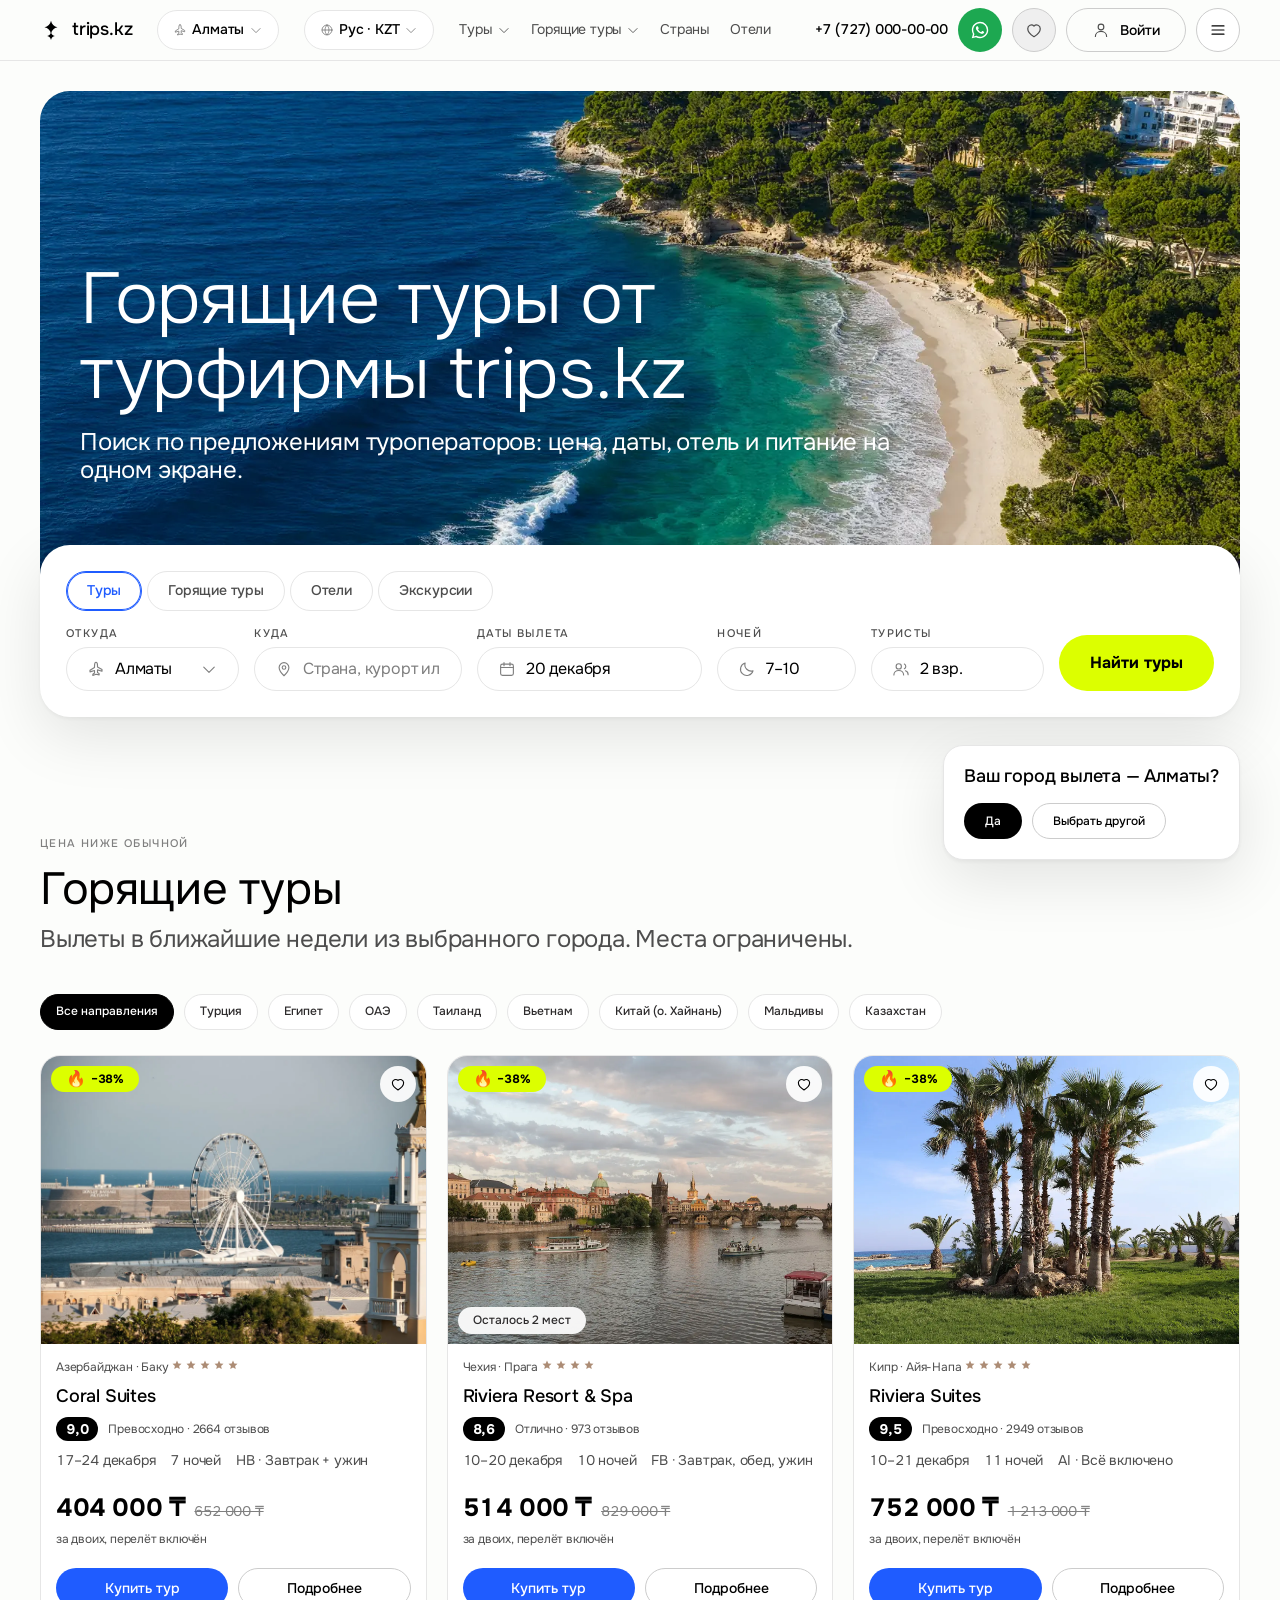
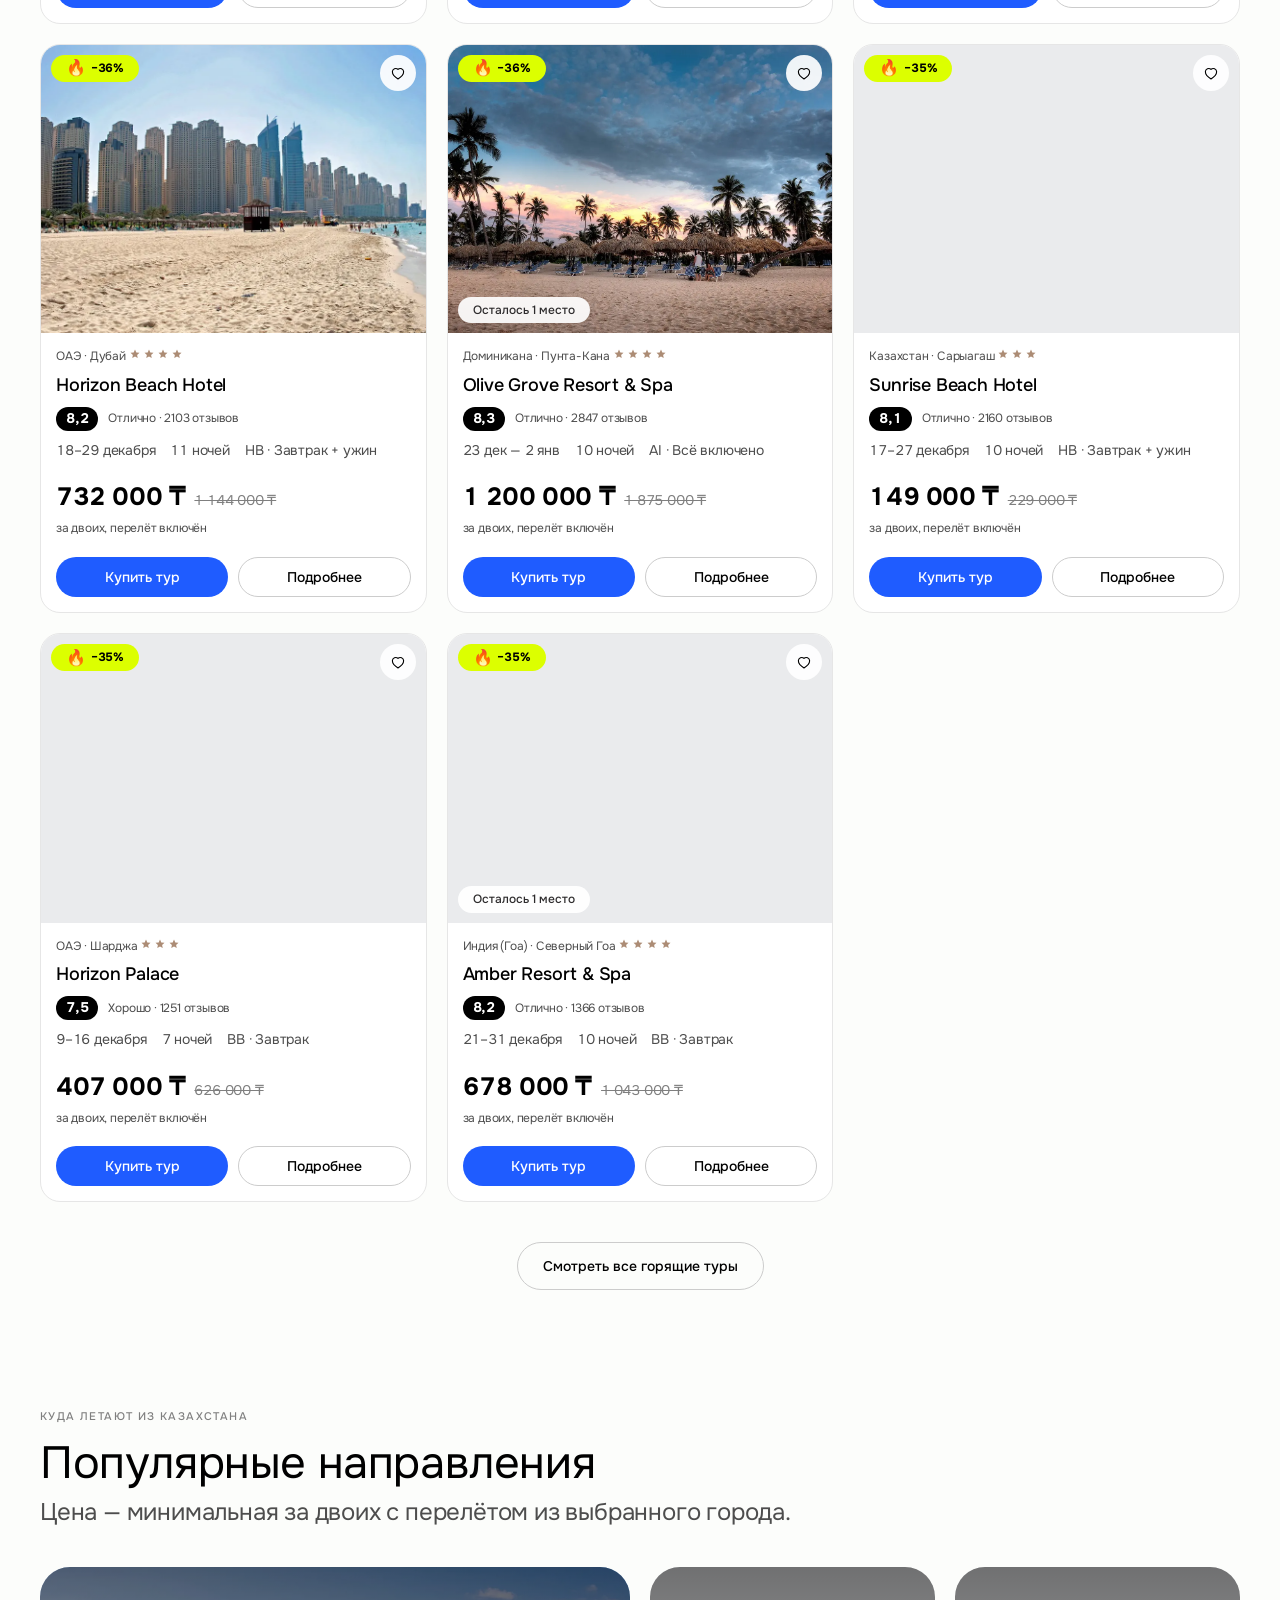
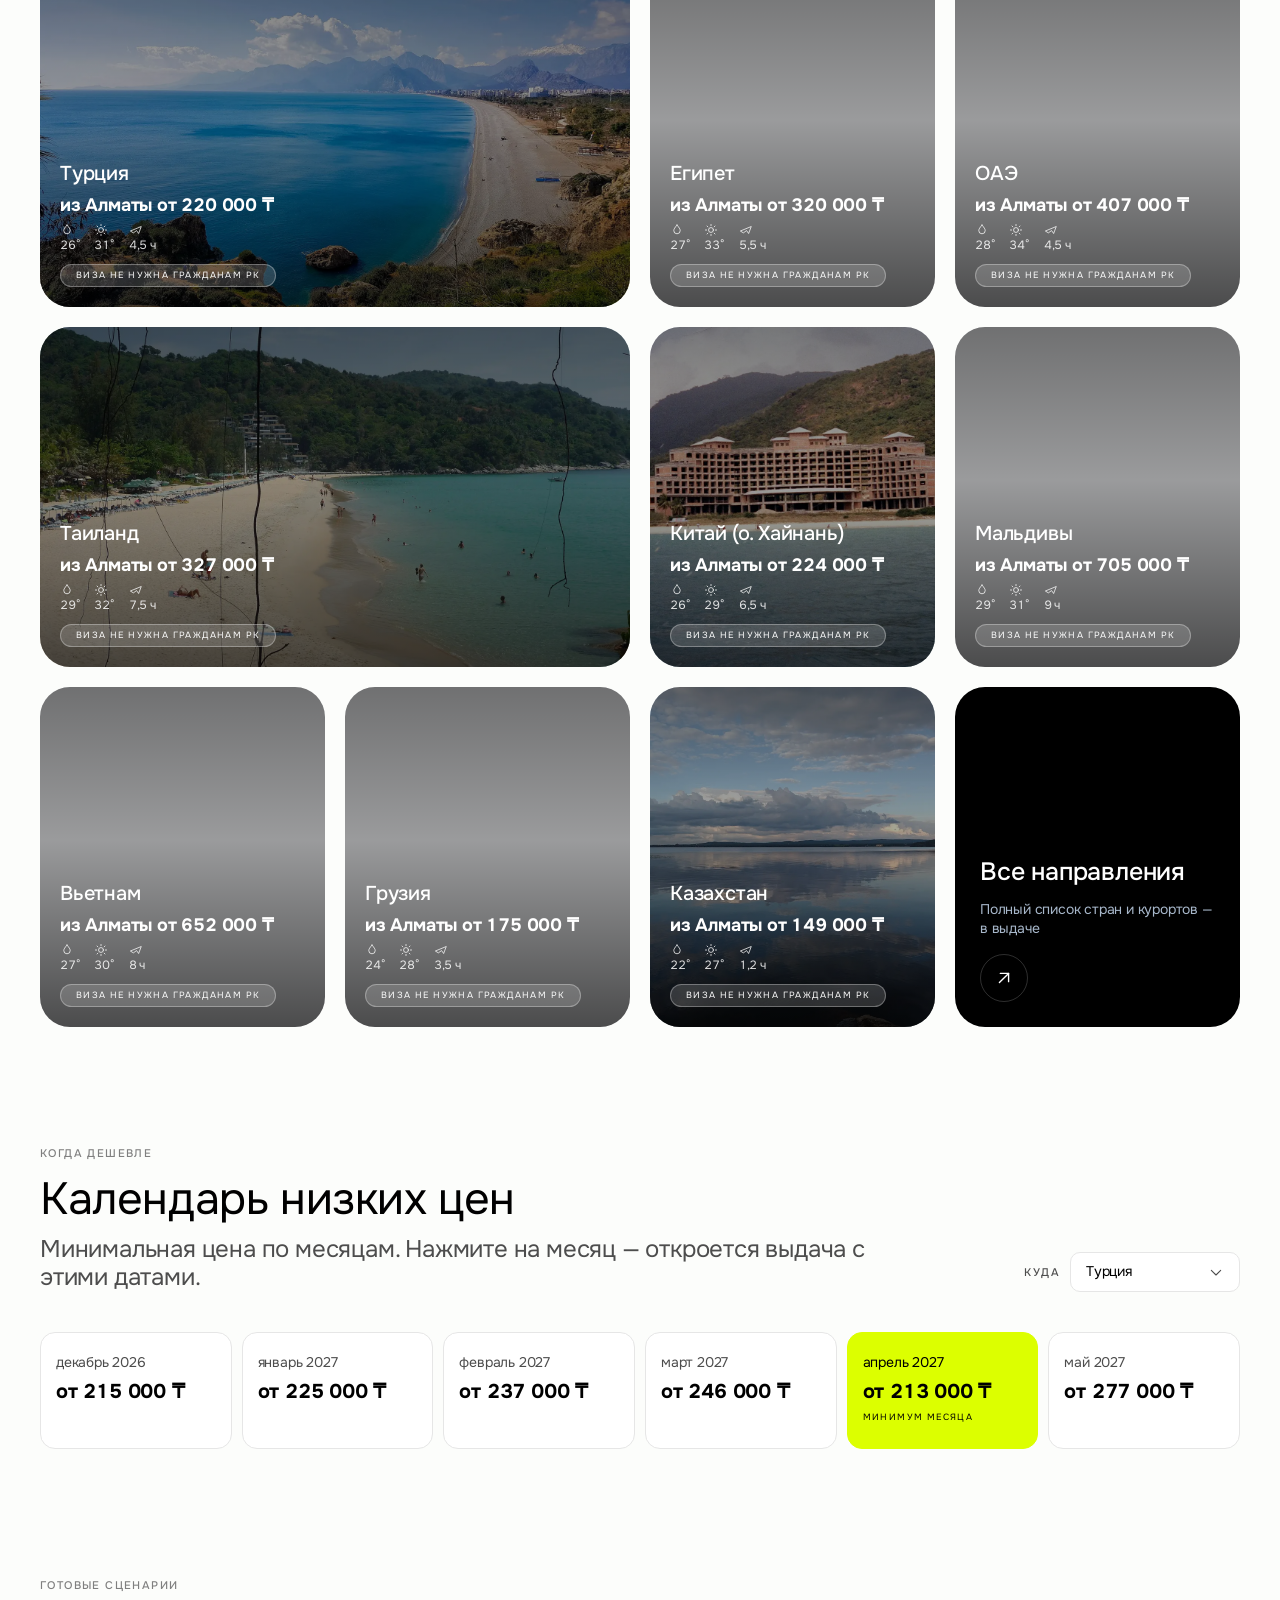
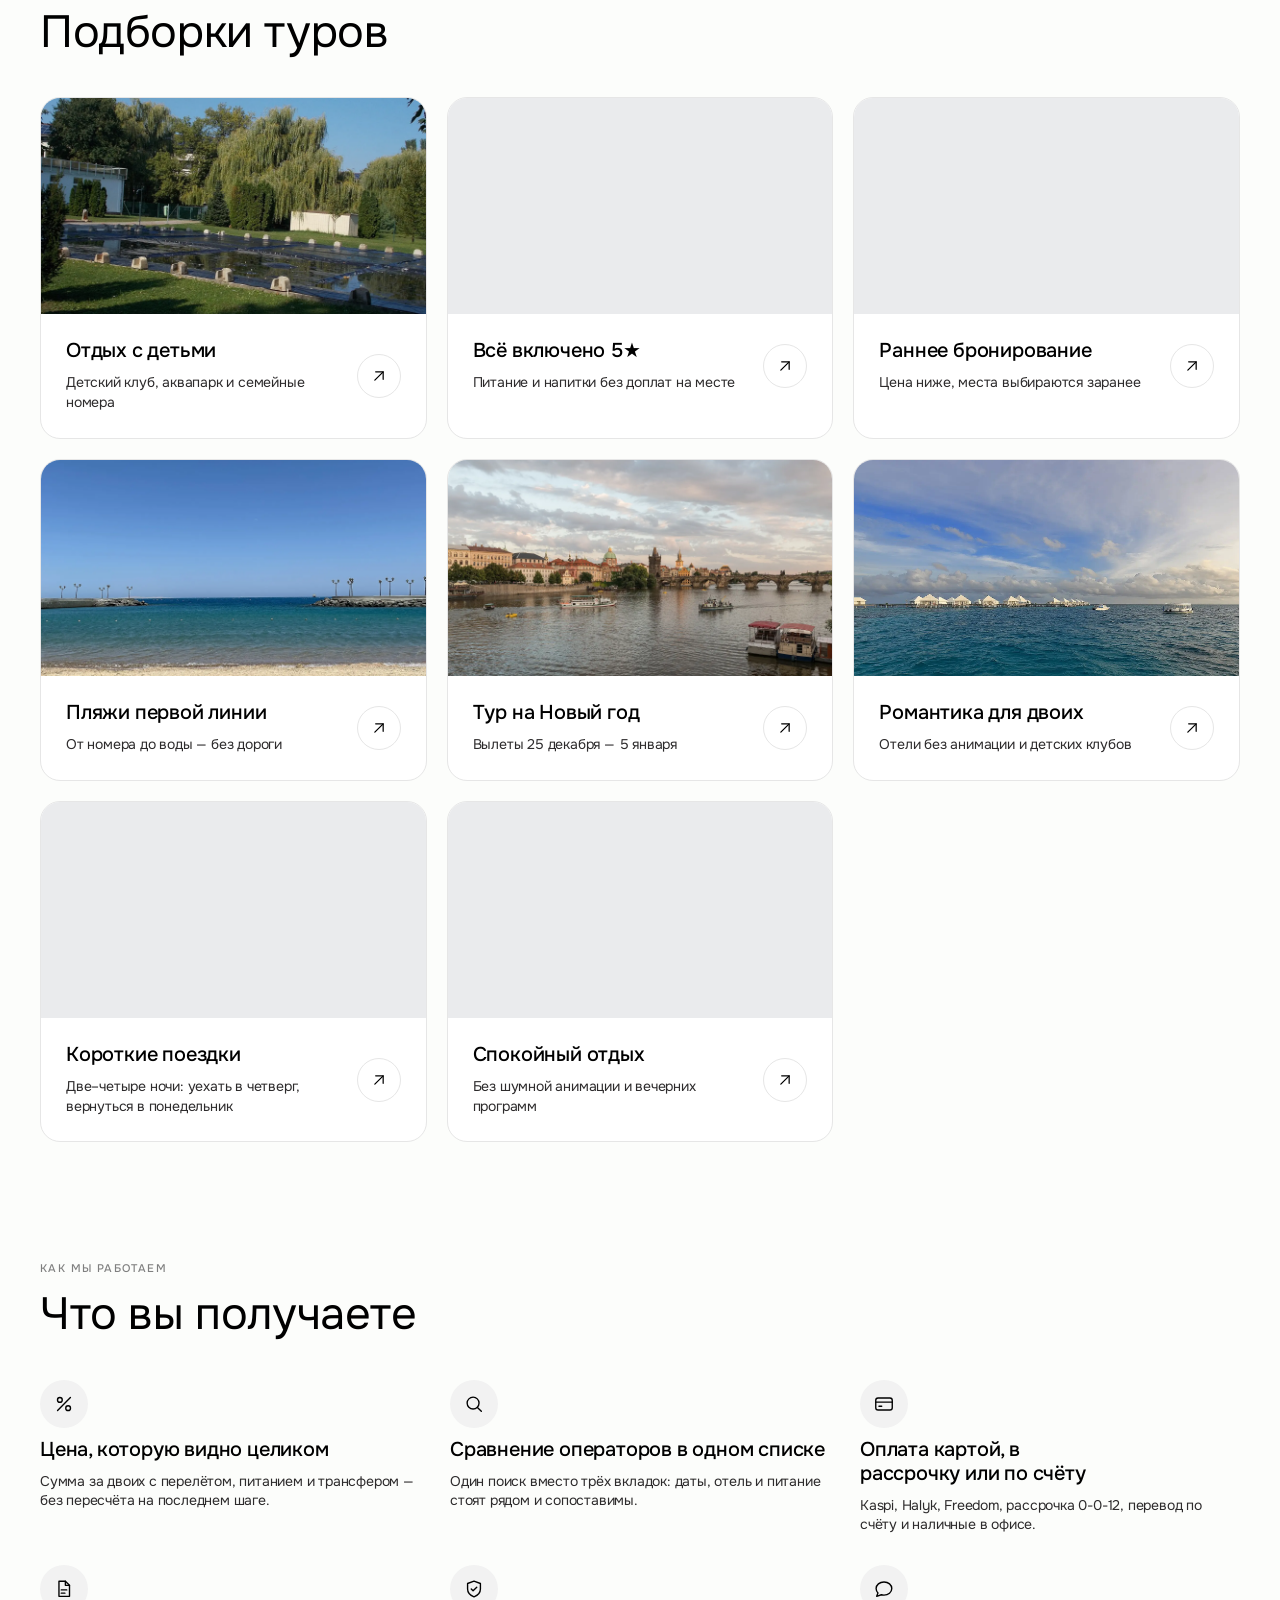
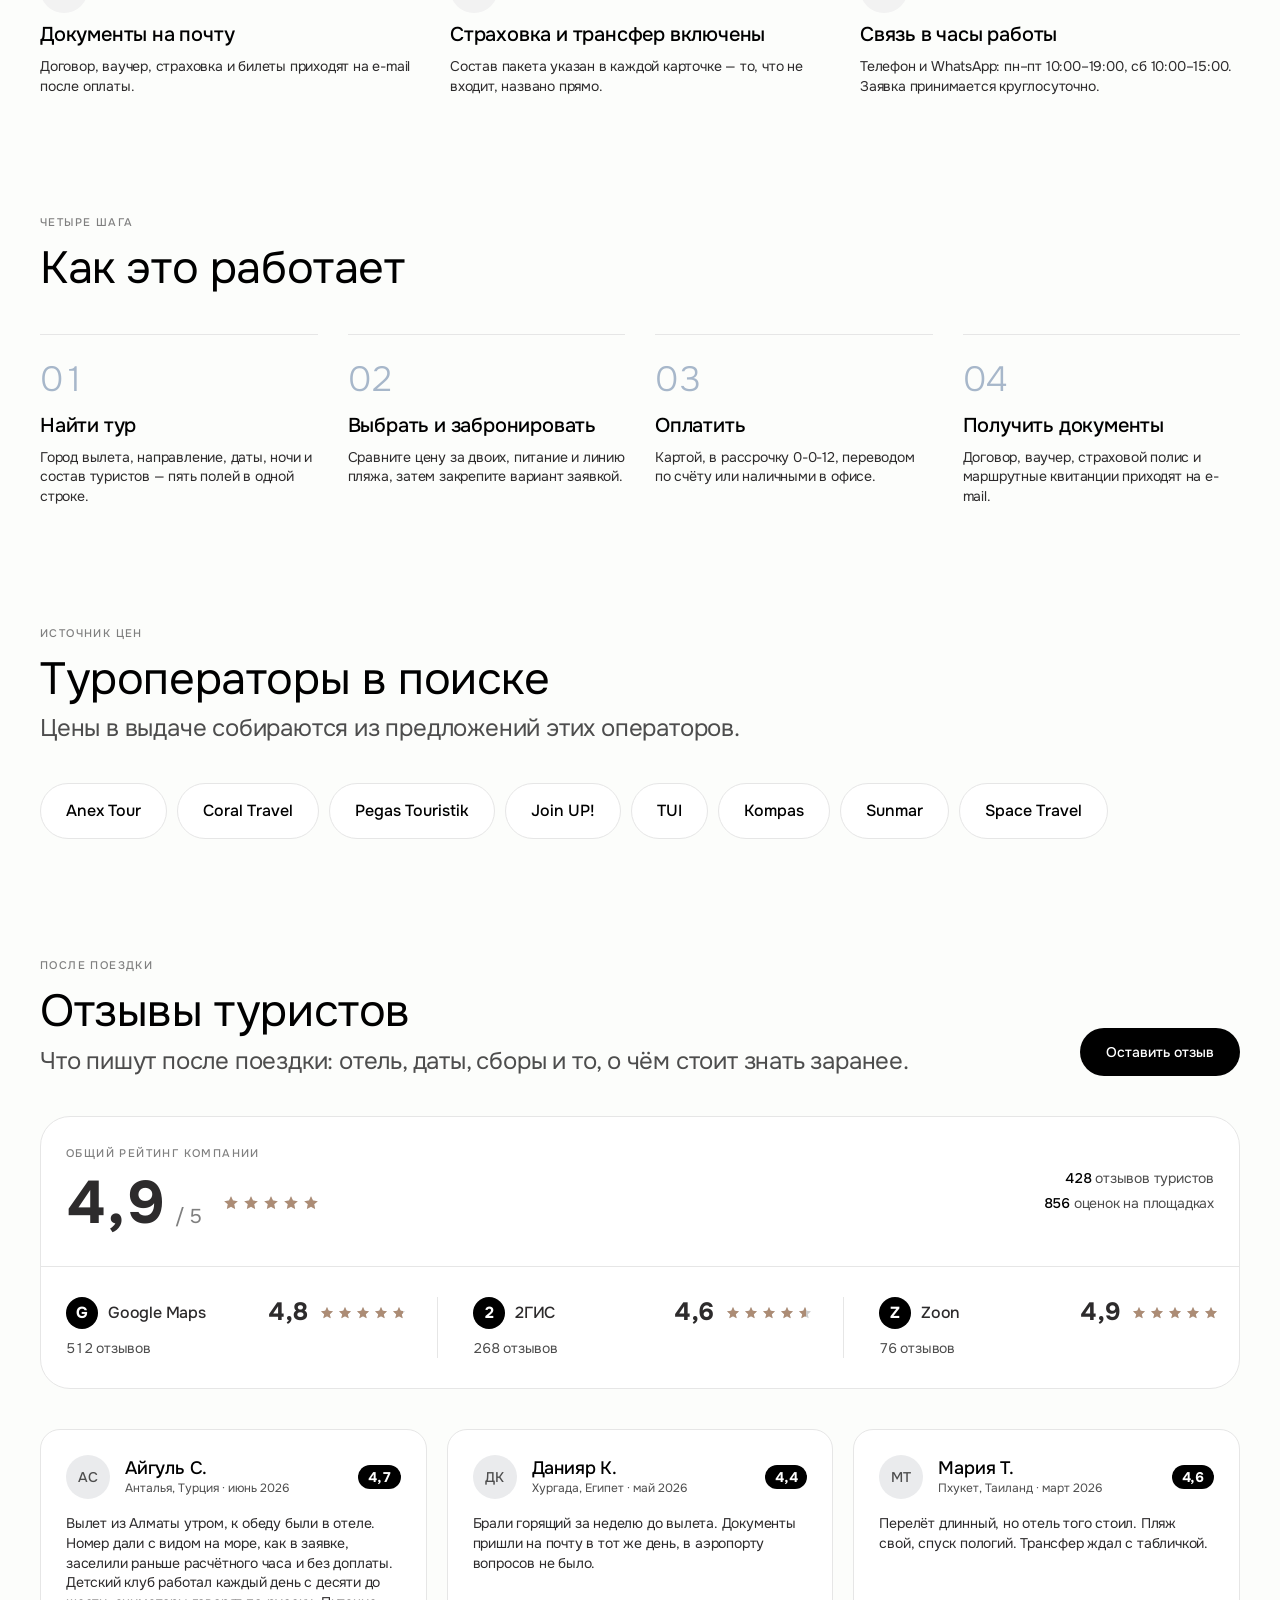
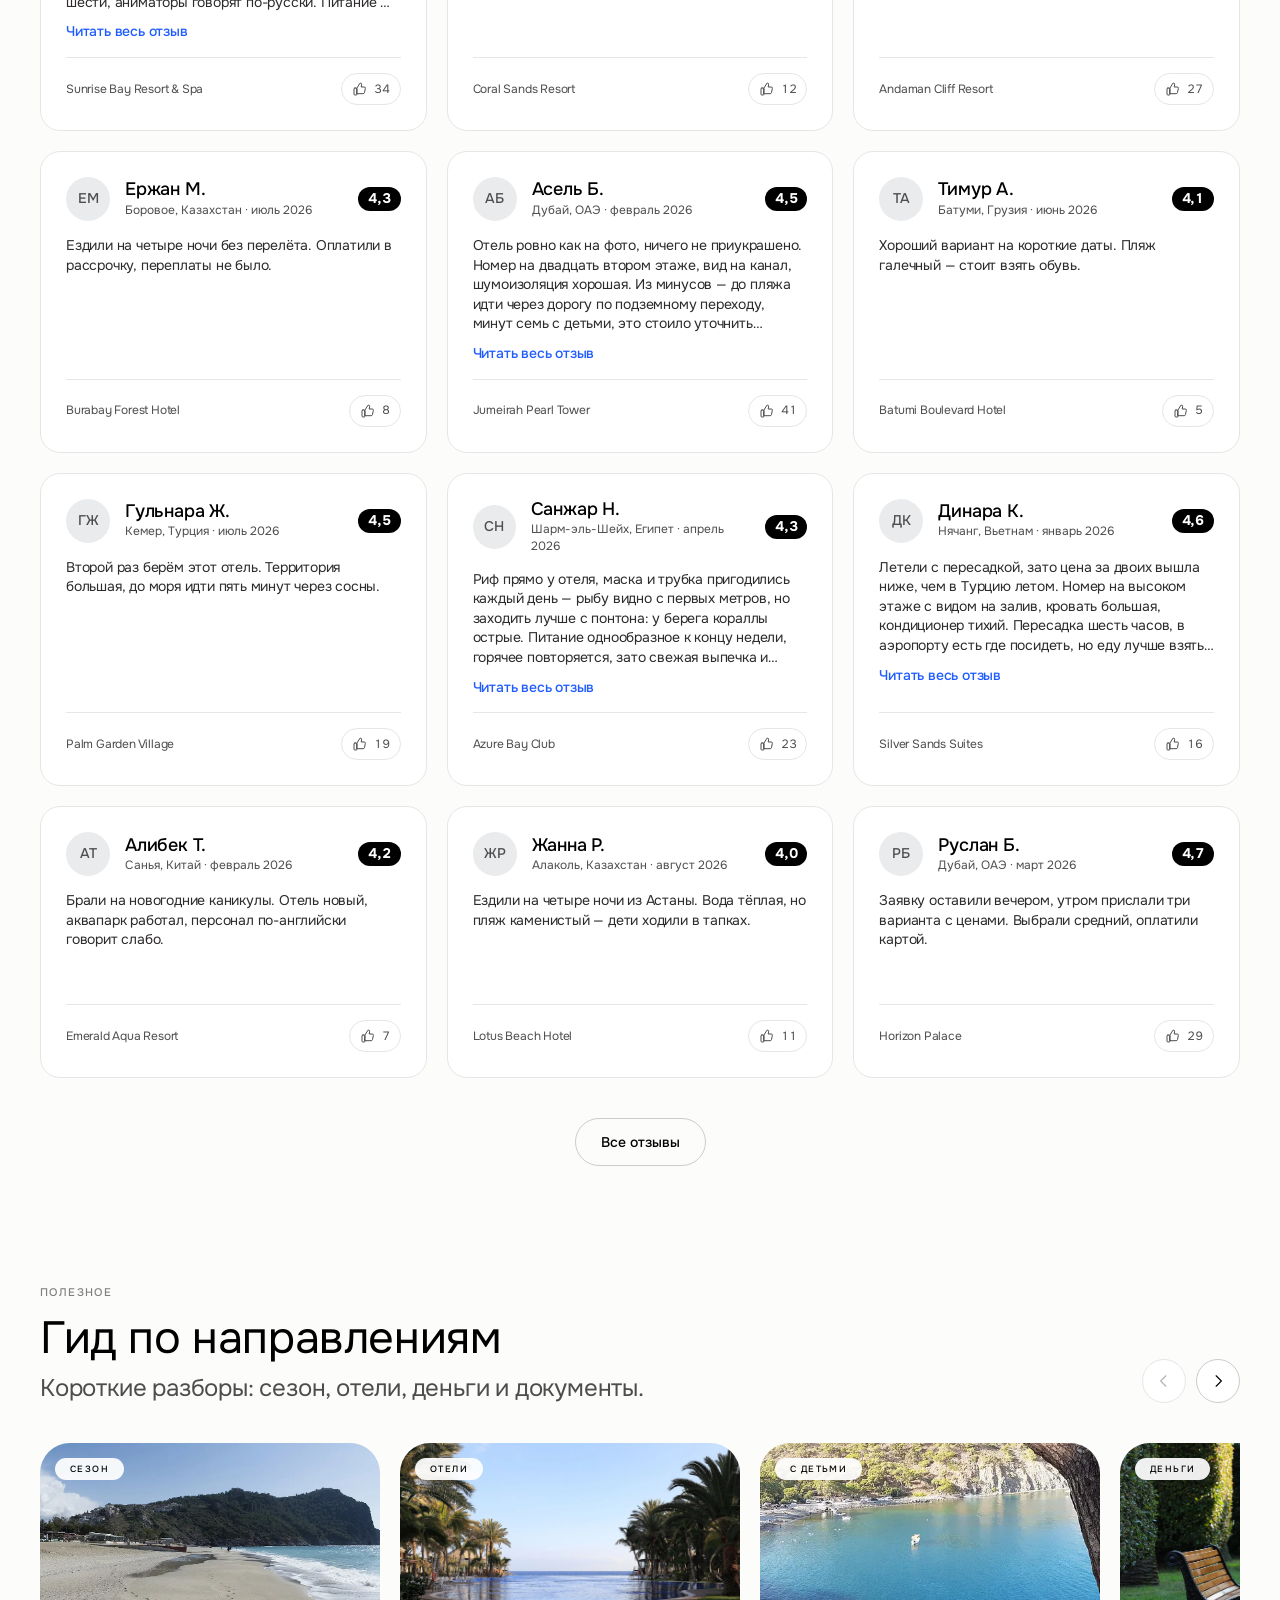
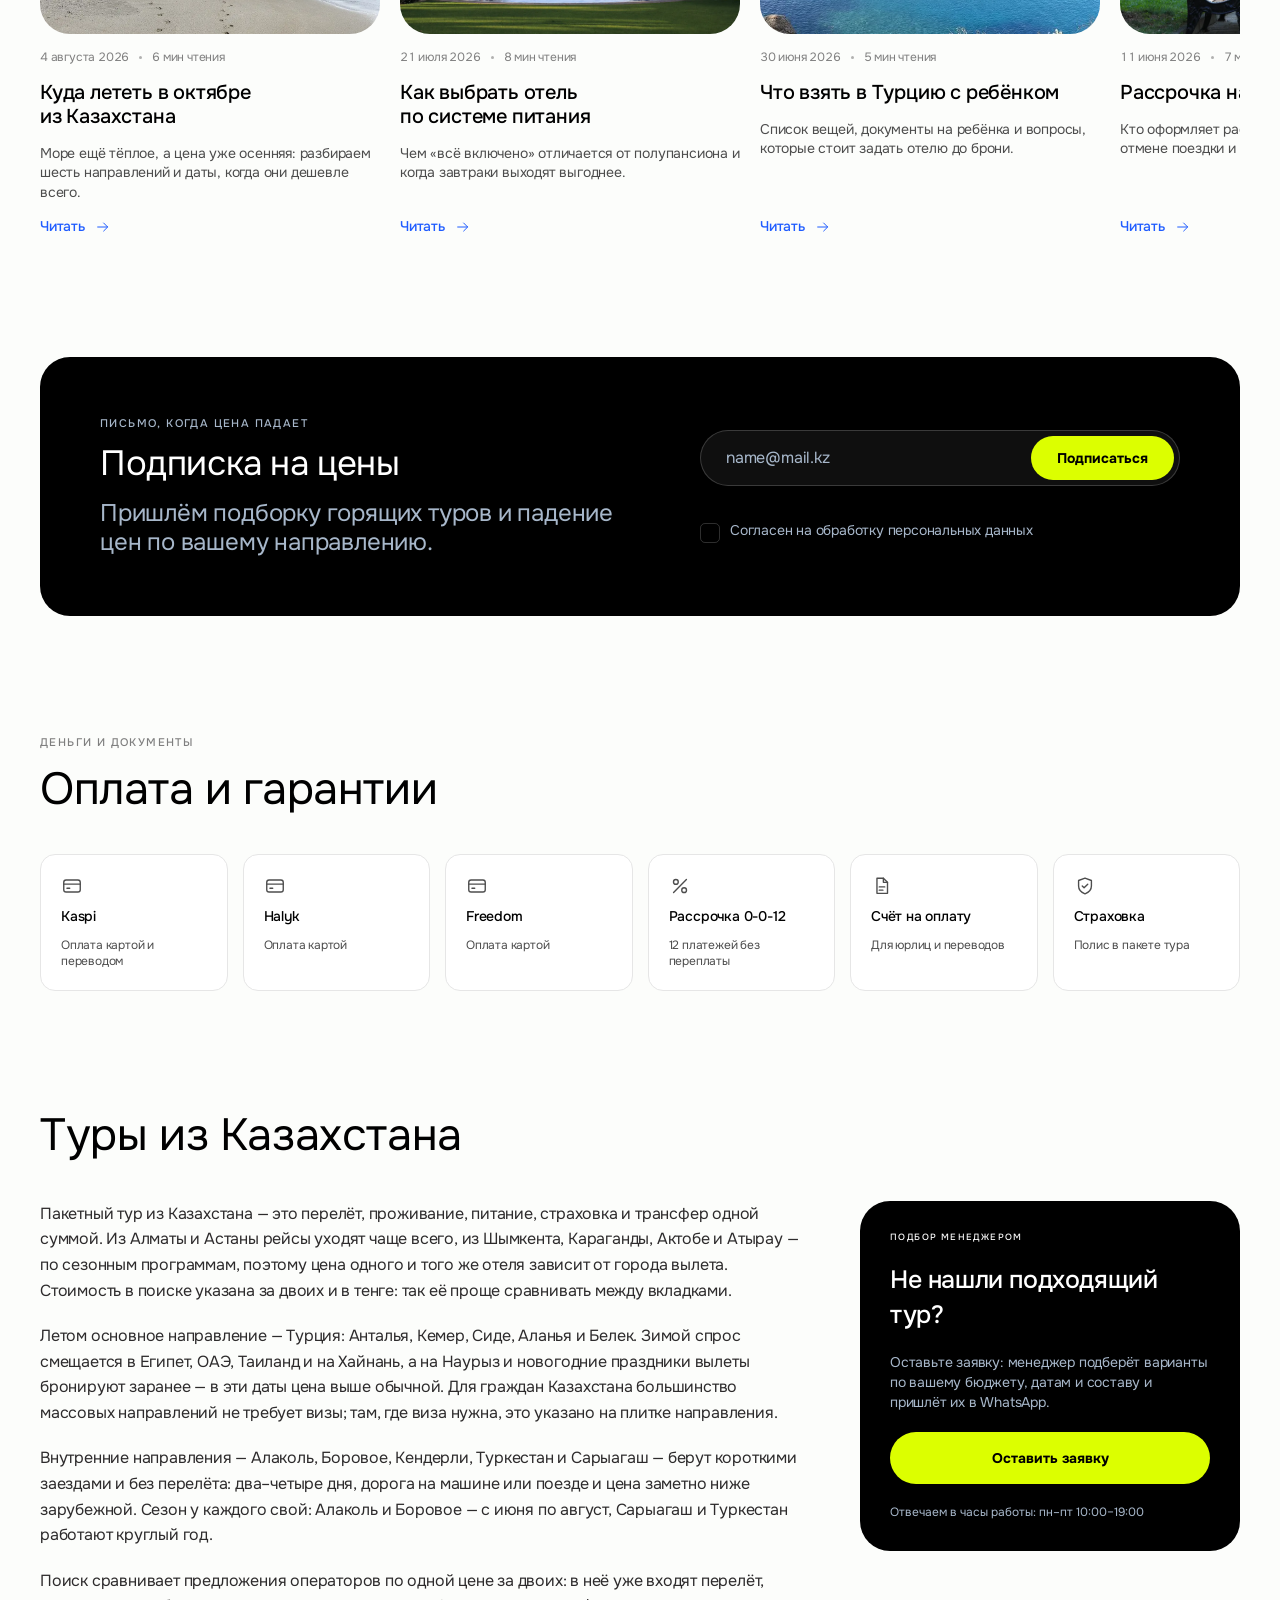
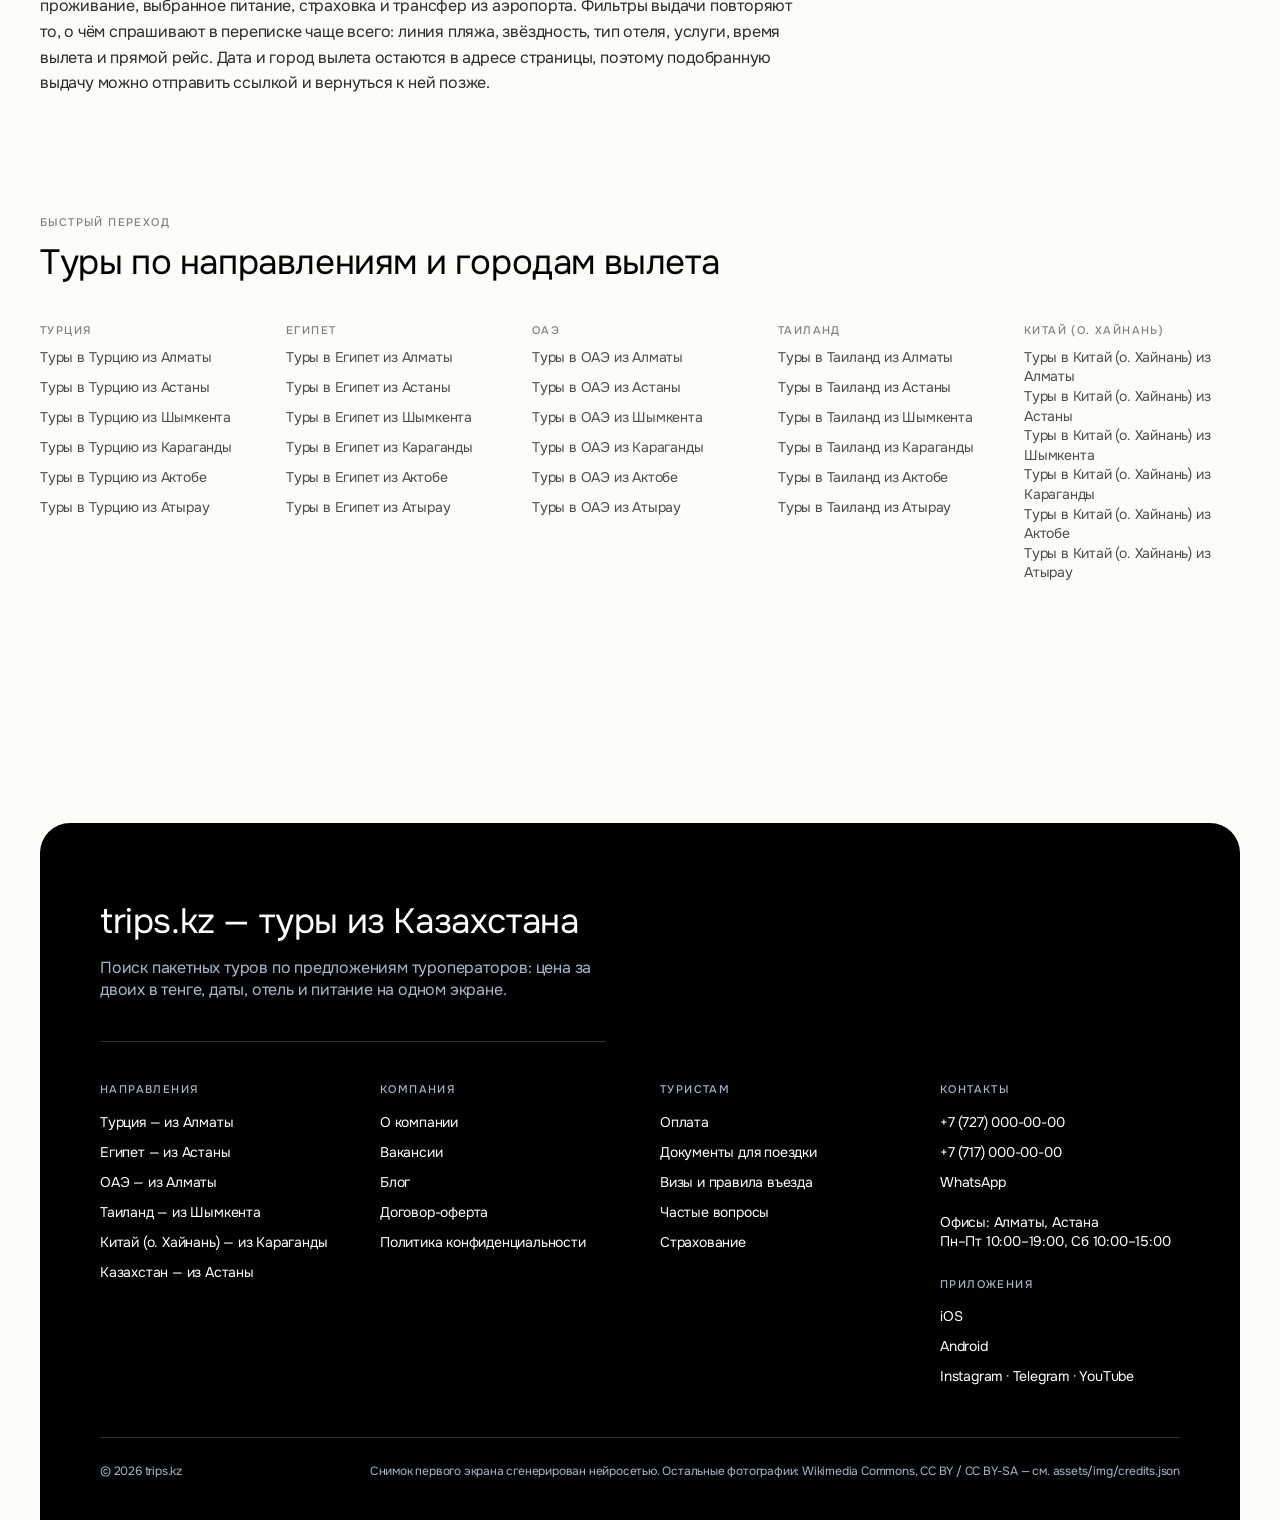
==== index.html @ bfdba228 "Демо trips.kz: главная, выдача, страница отеля" ====
<!doctype html>
<html lang="ru">
<head>
<meta charset="utf-8">
<meta name="viewport" content="width=device-width, initial-scale=1">
<title>trips.kz — пакетные туры за рубеж из городов Казахстана</title>
<meta name="description" content="Поиск пакетных туров из Алматы, Астаны, Шымкента и других городов Казахстана: цена за двоих в тенге, даты, отель, питание.">
<link rel="preconnect" href="https://fonts.googleapis.com">
<link rel="preconnect" href="https://fonts.gstatic.com" crossorigin>
<link href="https://fonts.googleapis.com/css2?family=Onest:wght@300;400;500;700&family=Unbounded:wght@700;800&family=JetBrains+Mono:wght@400&display=swap" rel="stylesheet">
<link rel="stylesheet" href="assets/tokens.css">
<link rel="stylesheet" href="assets/base.css">
<link rel="stylesheet" href="assets/components.css">
<link rel="stylesheet" href="assets/pages.css">
</head>
<body class="has-tabbar">
<script src="assets/sprite.js"></script>

<!--
THESIS: Главная турагентства, где спокойная премиальная поверхность несёт плотную торговую
машинерию поиска: воздух принадлежит странице, плотность — товару.
OWN-WORLD: Тёплый off-white #FCFDFB, Onest 300 на крупном кегле, ритм 5px внутри карточек и
120px между секциями; лайм #DCFF00 значит выгоду, синий #1F5CFF — действие, остальное нейтрально.
STORY: Человек из Казахстана вечером сравнивает три вкладки; здесь он за один экран задаёт
город вылета, направление и даты и уходит в выдачу с понятной ценой в тенге.
FIRST VIEWPORT: Фотография во всю ширину с радиусом 30, заголовок в две строки светлым
начертанием, поисковая панель, лежащая на фотографии, и лаймовая кнопка «Найти туры».
Панель обязана уместиться на первом экране целиком на любой высоте окна: высоту задаёт
не фотография, а остаток от --hero-reserve (pages.css, §3).
FORM: пять полей в строку на 1120+, две колонки на планшете и на телефоне; на телефоне
полный состав с вкладками открывается кнопкой «Поиск» нижней панели.
CHROME: шапка — одна строка (логотип, город, разделы, связь, язык·валюта, вход);
на телефоне избранное и профиль живут в нижней панели, а не в шапке.
FINISH: содержимое — демонстрационный набор (см. docs/plan-glavnaya-i-vydacha.md); в вёрстке
пометок об этом нет намеренно — макет показывают как итоговый дизайн.
-->


<!-- Шапка в одну строку. Служебная полоса над ней убрана: город, связь,
     язык с валютой и вход встали в тот же ряд, что логотип и меню, поэтому
     первый экран начинается на 44px выше. График работы ушёл в меню и подвал —
     он нужен раз за визит и не стоит строки в шапке. -->
<header class="site-header">
  <div class="container site-header__inner">
    <a class="brand" href="index.html">
      <svg aria-hidden="true"><use href="#i-mark"></use></svg>
      trips.kz
    </a>

    <div class="field site-header__city" data-city-picker>
      <button class="city-pick" type="button" aria-haspopup="listbox" aria-expanded="false"
              data-i18n-attr="aria-label:top.cityChange" aria-label="Сменить город вылета">
        <svg class="city-pick__plane" aria-hidden="true"><use href="#i-plane-up"></use></svg>
        <span data-city-label>Алматы</span>
        <svg aria-hidden="true"><use href="#i-chev-d"></use></svg>
      </button>
      <div class="pop" role="listbox" aria-label="Город вылета" data-city-list></div>
    </div>

    <!-- Язык и валюта стоят рядом с городом: это три настройки одного рода —
         «откуда я и на каком языке смотрю», и держать их в разных концах
         строки незачем. -->
    <div class="field prefs site-header__wide" data-prefs>
      <button class="city-pick" type="button" aria-haspopup="true" aria-expanded="false"
              data-i18n-attr="aria-label:top.prefs" aria-label="Язык и валюта">
        <svg aria-hidden="true"><use href="#i-globe"></use></svg>
        <span data-prefs-label>Рус · KZT</span>
        <svg aria-hidden="true"><use href="#i-chev-d"></use></svg>
      </button>
      <div class="pop prefs__pop">
        <div class="pop__group">
          <div class="pop__title" data-i18n="top.language">Язык</div>
          <span class="lang lang--block" role="group" aria-label="Язык">
            <button type="button" data-lang="ru" aria-pressed="true">Рус</button>
            <button type="button" data-lang="kk" aria-pressed="false">Қаз</button>
            <button type="button" data-lang="en" aria-pressed="false">Eng</button>
          </span>
        </div>
        <div class="pop__group">
          <div class="pop__title" data-i18n="top.currency">Валюта</div>
          <span class="seg seg--block" role="group" aria-label="Валюта">
            <button type="button" data-cur="KZT" aria-pressed="true">KZT</button>
            <button type="button" data-cur="USD" aria-pressed="false">USD</button>
            <button type="button" data-cur="EUR" aria-pressed="false">EUR</button>
          </span>
        </div>
      </div>
    </div>

    <nav class="nav" aria-label="Основное меню">
      <div class="nav__item">
        <button class="nav__link" type="button">
          <span data-i18n="nav.tours">Туры</span>
          <svg aria-hidden="true"><use href="#i-chev-d"></use></svg>
        </button>
        <div class="nav__panel">
          <div class="nav__col"><h3 data-i18n="nav.fromCity">По городу вылета</h3><div data-nav-cities></div></div>
          <div class="nav__col"><h3 data-i18n="nav.byCountry">По странам</h3><div data-nav-countries></div></div>
        </div>
      </div>
      <div class="nav__item">
        <button class="nav__link" type="button">
          <span data-i18n="nav.hot">Горящие туры</span>
          <svg aria-hidden="true"><use href="#i-chev-d"></use></svg>
        </button>
        <div class="nav__panel">
          <div class="nav__col"><h3 data-i18n="nav.fromCity">По городу вылета</h3><div data-nav-cities></div></div>
          <div class="nav__col"><h3 data-i18n="nav.byCountry">По странам</h3><div data-nav-countries></div></div>
        </div>
      </div>
      <div class="nav__item"><a class="nav__link" href="search.html" data-i18n="nav.countries">Страны</a></div>
      <div class="nav__item"><a class="nav__link" href="search.html?view=grid" data-i18n="nav.hotels">Отели</a></div>
      <!-- Разделы ниже уступают место, когда строка перестаёт вмещать всё:
           полный состав сайта всегда открыт бургером. Экскурсий в строке нет:
           отдельного раздела под них пока не существует, и в шапке пункт вёл
           на заглушку — в меню он остался вместе с остальной картой сайта. -->
      <div class="nav__item nav__item--wide"><a class="nav__link" href="#pay" data-i18n="nav.payment">Оплата</a></div>
      <div class="nav__item nav__item--xwide"><a class="nav__link" href="#" data-demo data-i18n="nav.about">О компании</a></div>
      <div class="nav__item nav__item--xwide"><a class="nav__link" href="#blog" data-i18n="nav.blog">Блог</a></div>
      <div class="nav__item nav__item--xwide"><a class="nav__link" href="#contacts" data-i18n="nav.contacts">Контакты</a></div>
    </nav>

    <div class="site-header__side">
      <a class="topbar__link topbar__phone site-header__phone" href="tel:+77270000000">+7 (727) 000-00-00</a>
      <!-- На телефоне номер сжат до трубки: строкой он не оставлял места городу -->
      <a class="btn-icon site-header__call" href="tel:+77270000000"
         data-i18n-attr="aria-label:top.call;title:top.call" aria-label="Позвонить" title="Позвонить">
        <svg aria-hidden="true"><use href="#i-phone"></use></svg>
      </a>
      <!-- WhatsApp — знаком, а не словом: зелёный кружок читается быстрее строки.
           Стоит на всех ширинах: на телефоне это второй способ связи рядом
           с трубкой, и именно им пишут вечером, когда офис закрыт. -->
      <a class="topbar__wa" href="#" data-demo aria-label="WhatsApp" title="WhatsApp"
         data-i18n-attr="aria-label:top.whatsapp;title:top.whatsapp">
        <svg aria-hidden="true"><use href="#i-whatsapp"></use></svg>
      </a>
      <button class="topbar__icon site-header__wide" type="button" data-favorites-open
              data-i18n-attr="aria-label:top.favorites;title:top.favorites"
              aria-label="Избранное" title="Избранное">
        <svg aria-hidden="true"><use href="#i-heart"></use></svg>
        <span class="topbar__count" data-fav-count></span>
      </button>
      <!-- Лупы в шапке нет: форма поиска стоит первым экраном, а на
           прокрученной странице к ней возвращает «Поиск» нижней панели.
           «Войти» — контурная, а не чёрная: единственная сплошная кнопка
           страницы должна оставаться лаймовой «Найти туры». -->
      <button class="btn btn--ghost site-header__login" type="button" data-profile-open>
        <svg aria-hidden="true"><use href="#i-user"></use></svg>
        <span data-i18n="top.login">Войти</span>
      </button>
      <button class="btn-icon burger" type="button" data-burger aria-label="Меню">
        <svg aria-hidden="true"><use href="#i-list"></use></svg>
      </button>
    </div>
  </div>
</header>

<!-- Меню открывается под шапкой, а не поверх неё: логотип, город, связь и сам
     бургер (он становится крестиком) остаются на месте, поэтому своей строки
     с логотипом и закрытием у меню больше нет. -->
<div class="menu-sheet" data-open="false">
  <!-- Кнопок «Найти туры», «Войти» и «Избранное» наверху меню больше нет:
       все три стоят в нижней панели, откуда до них достаёт большой палец,
       и в меню они только оттягивали первый экран списка вниз. Меню теперь
       открывается тем, ради чего его и открывают, — картой сайта. -->
  <div class="container menu-sheet__list">
    <div class="menu-sheet__grid">
      <div class="menu-sheet__col">
        <h3 data-i18n="menu.search">Поиск туров</h3>
        <a href="search.html" data-i18n="menu.allTours">Все туры</a>
        <a href="search.html?hot=1" data-i18n="nav.hot">Горящие туры</a>
        <a href="search.html?view=grid" data-i18n="nav.hotels">Отели</a>
        <a href="#" data-demo data-i18n="nav.excursions">Экскурсии</a>
        <a href="#collections" data-i18n="menu.collections">Подборки туров</a>
        <a href="#calendar" data-i18n="menu.calendar">Календарь низких цен</a>
      </div>
      <div class="menu-sheet__col">
        <h3 data-i18n="nav.fromCity">По городу вылета</h3>
        <div class="menu-sheet__sub" data-nav-cities></div>
      </div>
      <div class="menu-sheet__col">
        <h3 data-i18n="nav.byCountry">По странам</h3>
        <div class="menu-sheet__sub" data-nav-countries></div>
      </div>
      <div class="menu-sheet__col">
        <h3 data-i18n="foot.tourists">Туристам</h3>
        <a href="#pay" data-i18n="nav.payment">Оплата</a>
        <a href="#" data-demo data-i18n="menu.docs">Документы для поездки</a>
        <a href="#" data-demo data-i18n="menu.visa">Визы и правила въезда</a>
        <a href="#" data-demo data-i18n="menu.insurance">Страхование</a>
        <a href="#" data-demo data-i18n="menu.faq">Частые вопросы</a>
        <a href="#reviews" data-i18n="menu.reviews">Отзывы туристов</a>
      </div>
      <div class="menu-sheet__col">
        <h3 data-i18n="foot.company">Компания</h3>
        <a href="#" data-demo data-i18n="nav.about">О компании</a>
        <a href="#operators" data-i18n="menu.operators">Туроператоры</a>
        <a href="#blog" data-i18n="nav.blog">Блог</a>
        <a href="#" data-demo data-i18n="menu.jobs">Вакансии</a>
        <a href="#" data-demo data-i18n="menu.offer">Договор-оферта</a>
        <a href="#" data-demo data-i18n="menu.privacy">Политика конфиденциальности</a>
      </div>
      <div class="menu-sheet__col">
        <h3 data-i18n="foot.contacts">Контакты</h3>
        <a href="#contacts" data-i18n="menu.offices">Офисы и контакты</a>
        <a href="tel:+77270000000">+7 (727) 000-00-00</a>
        <a href="#" data-demo data-i18n="top.whatsapp">WhatsApp</a>
        <a href="#" data-demo data-i18n="top.callback">Обратный звонок</a>
        <a href="#" data-demo data-i18n="top.favorites">Избранное</a>
        <a href="#" data-demo data-i18n="top.login">Войти</a>
      </div>
    </div>
  </div>

  <!-- Подвал меню: язык, валюта и связь. Настройки стоят там же, где они
       стоят в подвале сайта, — под содержимым, а не перед ним: их меняют
       один раз за визит, а разделы открывают каждый раз. Язык и валюта —
       два одинаковых переключателя без подписей: «Рус Қаз Eng» и «KZT USD
       EUR» называют себя сами, а один компонент на оба держит равную высоту. -->
  <div class="container menu-sheet__foot">
    <div class="menu-sheet__switches">
      <span class="seg seg--tap seg--block" role="group"
            data-i18n-attr="aria-label:top.language" aria-label="Язык">
        <button type="button" data-lang="ru" aria-pressed="true">Рус</button>
        <button type="button" data-lang="kk" aria-pressed="false">Қаз</button>
        <button type="button" data-lang="en" aria-pressed="false">Eng</button>
      </span>
      <span class="seg seg--tap seg--block" role="group"
            data-i18n-attr="aria-label:top.currency" aria-label="Валюта">
        <button type="button" data-cur="KZT" aria-pressed="true">KZT</button>
        <button type="button" data-cur="USD" aria-pressed="false">USD</button>
        <button type="button" data-cur="EUR" aria-pressed="false">EUR</button>
      </span>
    </div>
    <div class="menu-sheet__contact">
      <a class="menu-sheet__tel" href="tel:+77270000000">
        <svg aria-hidden="true"><use href="#i-phone"></use></svg>
        +7 (727) 000-00-00
      </a>
      <span class="menu-sheet__hours" data-i18n="top.hours">Пн–Пт 10:00–19:00, Сб 10:00–15:00</span>
    </div>
  </div>
</div>

<main>
  <!-- 4.2 Первый экран и поисковая форма -->
  <section class="hero">
    <div class="container">
      <div class="hero__media">
        <!-- Кадр отдаётся тремя размерами: 4K для больших экранов, 2560 для
             обычных и 1600 для телефона. Один файл на все ширины означал бы
             либо 600 КБ на мобильном интернете, либо мыло на 27 дюймах. -->
        <img src="assets/img/hero-blue-2560.webp"
             srcset="assets/img/hero-blue-1600.webp 1600w,
                     assets/img/hero-blue-2560.webp 2560w,
                     assets/img/hero-blue-3840.webp 3840w"
             sizes="100vw" width="2560" height="1440"
             alt="Побережье с высоты: густо-синее море с волнами и белой пеной, изумрудное мелководье, белый песок и сосны на склоне"
             fetchpriority="high" decoding="async">
        <!-- Затемняющей заливки на кадре больше нет: снимок стоит чистым,
             как фотография. Белый текст держится на нём за счёт самого кадра —
             левый нижний угол у него тёмно-синий. -->
        <!-- Надзаголовка здесь нет намеренно: над h1 он забирал строку первого
             экрана, а то же самое сказано на плитках направлений ниже. -->
        <div class="hero__text">
          <h1 class="t-display" data-i18n="hero.h1">Горящие туры от турфирмы trips.kz</h1>
          <!-- Подзаголовок написан дважды, а не обрезан многоточием: на 360px
               длинная формулировка уходит в четыре строки и съедает кадр,
               а «…» посреди фразы на первом экране читается как недоделка. -->
          <p class="t-lead hero__lead--full" data-i18n="hero.lead">Поиск по предложениям туроператоров: цена, даты, отель и питание на одном экране.</p>
          <p class="t-lead hero__lead--short" data-i18n="hero.leadShort">Цена, даты, отель и питание — на одном экране.</p>
        </div>
      </div>

      <!-- Форма живёт здесь, а на телефоне переезжает в шторку по кнопке
           «Поиск» нижней панели и возвращается обратно: узел один, поэтому
           введённые город, даты и состав не теряются. -->
      <div class="hero__panel" data-search-host>
        <form class="search search--over-media" id="search-form" novalidate></form>
      </div>
    </div>
  </section>

  <!-- 4.3 Горящие туры -->
  <section class="section" id="hot">
    <div class="container">
      <div class="section__head">
        <div>
          <div class="t-caps section__eyebrow" data-i18n="sec.hot.eyebrow">Цена ниже обычной</div>
          <h2 class="t-h2" data-i18n="sec.hot.title">Горящие туры</h2>
          <p class="t-lead" data-i18n="sec.hot.lead">Вылеты в ближайшие недели из выбранного города. Места ограничены.</p>
        </div>
      </div>
      <div class="row row--slider" data-hot-tabs></div>
      <div class="cards" data-hot-list></div>
      <!-- «Смотреть все» стоит под витриной, а не над ней: ссылка в шапке
           предлагала уйти в выдачу раньше, чем человек увидел хоть одну
           карточку. Приём тот же, что в отзывах ниже. -->
      <div class="section__more">
        <a class="btn btn--ghost" href="search.html?hot=1" data-i18n="sec.hot.all">Смотреть все горящие туры</a>
      </div>
    </div>
  </section>

  <!-- 4.4 Популярные направления -->
  <section class="section">
    <div class="container">
      <div class="section__head">
        <div>
          <div class="t-caps section__eyebrow" data-i18n="sec.dest.eyebrow">Куда летают из Казахстана</div>
          <h2 class="t-h2" data-i18n="sec.dest.title">Популярные направления</h2>
          <p class="t-lead" data-i18n="sec.dest.lead">Цена — минимальная за двоих с перелётом из выбранного города.</p>
        </div>
        <!-- Ссылки «Все направления» в шапке нет намеренно: тот же переход
             стоит последней плиткой в сетке — там, где сетка кончается. -->
      </div>
      <div class="tiles" data-tiles></div>
    </div>
  </section>

  <!-- 4.5 Календарь низких цен -->
  <section class="section" id="calendar">
    <div class="container">
      <div class="section__head">
        <div>
          <div class="t-caps section__eyebrow" data-i18n="sec.cal.eyebrow">Когда дешевле</div>
          <h2 class="t-h2" data-i18n="sec.cal.title">Календарь низких цен</h2>
          <p class="t-lead" data-i18n="sec.cal.lead">Минимальная цена по месяцам. Нажмите на месяц — откроется выдача с этими датами.</p>
        </div>
        <div class="section__tools">
          <label class="t-caps" for="months-country" data-i18n="f.to">Куда</label>
          <select class="select" id="months-country" data-months-country></select>
        </div>
      </div>
      <div class="months" data-months data-country="tr"></div>
    </div>
  </section>

  <!-- 4.6 Подборки туров -->
  <section class="section" id="collections">
    <div class="container">
      <div class="section__head">
        <div>
          <div class="t-caps section__eyebrow" data-i18n="sec.coll.eyebrow">Готовые сценарии</div>
          <h2 class="t-h2" data-i18n="sec.coll.title">Подборки туров</h2>
        </div>
      </div>
      <div class="cards" data-collections></div>
    </div>
  </section>

  <!-- 4.7 Что вы получаете. Непроверяемые обещания сюда не ставятся: PRODUCT.md -->
  <section class="section">
    <div class="container">
      <div class="section__head">
        <div>
          <div class="t-caps section__eyebrow" data-i18n="sec.why.eyebrow">Как мы работаем</div>
          <h2 class="t-h2" data-i18n="sec.why.title">Что вы получаете</h2>
        </div>
      </div>
      <div class="why">
        <div class="why__item reveal">
          <span class="why__icon"><svg aria-hidden="true"><use href="#i-percent"></use></svg></span>
          <h3 class="t-h5">Цена, которую видно целиком</h3>
          <p class="t-body-s">Сумма за двоих с перелётом, питанием и трансфером — без пересчёта на последнем шаге.</p>
        </div>
        <div class="why__item reveal">
          <span class="why__icon"><svg aria-hidden="true"><use href="#i-search"></use></svg></span>
          <h3 class="t-h5">Сравнение операторов в одном списке</h3>
          <p class="t-body-s">Один поиск вместо трёх вкладок: даты, отель и питание стоят рядом и сопоставимы.</p>
        </div>
        <div class="why__item reveal">
          <span class="why__icon"><svg aria-hidden="true"><use href="#i-card"></use></svg></span>
          <h3 class="t-h5">Оплата картой, в рассрочку или по счёту</h3>
          <p class="t-body-s">Kaspi, Halyk, Freedom, рассрочка 0-0-12, перевод по счёту и наличные в офисе.</p>
        </div>
        <div class="why__item reveal">
          <span class="why__icon"><svg aria-hidden="true"><use href="#i-doc"></use></svg></span>
          <h3 class="t-h5">Документы на почту</h3>
          <p class="t-body-s">Договор, ваучер, страховка и билеты приходят на e-mail после оплаты.</p>
        </div>
        <div class="why__item reveal">
          <span class="why__icon"><svg aria-hidden="true"><use href="#i-shield"></use></svg></span>
          <h3 class="t-h5">Страховка и трансфер включены</h3>
          <p class="t-body-s">Состав пакета указан в каждой карточке — то, что не входит, названо прямо.</p>
        </div>
        <div class="why__item reveal">
          <span class="why__icon"><svg aria-hidden="true"><use href="#i-chat"></use></svg></span>
          <h3 class="t-h5">Связь в часы работы</h3>
          <p class="t-body-s">Телефон и WhatsApp: пн–пт 10:00–19:00, сб 10:00–15:00. Заявка принимается круглосуточно.</p>
        </div>
      </div>
    </div>
  </section>

  <!-- 4.8 Как это работает -->
  <section class="section">
    <div class="container">
      <div class="section__head">
        <div>
          <div class="t-caps section__eyebrow" data-i18n="sec.how.eyebrow">Четыре шага</div>
          <h2 class="t-h2" data-i18n="sec.how.title">Как это работает</h2>
        </div>
      </div>
      <div class="steps">
        <div class="step reveal"><span class="step__num">01</span><h3 class="t-h5">Найти тур</h3>
          <p class="t-body-s">Город вылета, направление, даты, ночи и состав туристов — пять полей в одной строке.</p></div>
        <div class="step reveal"><span class="step__num">02</span><h3 class="t-h5">Выбрать и забронировать</h3>
          <p class="t-body-s">Сравните цену за двоих, питание и линию пляжа, затем закрепите вариант заявкой.</p></div>
        <div class="step reveal"><span class="step__num">03</span><h3 class="t-h5">Оплатить</h3>
          <p class="t-body-s">Картой, в рассрочку 0-0-12, переводом по счёту или наличными в офисе.</p></div>
        <div class="step reveal"><span class="step__num">04</span><h3 class="t-h5">Получить документы</h3>
          <p class="t-body-s">Договор, ваучер, страховой полис и маршрутные квитанции приходят на e-mail.</p></div>
      </div>
    </div>
  </section>

  <!-- 4.9 Туроператоры -->
  <section class="section" id="operators">
    <div class="container">
      <div class="section__head">
        <div>
          <div class="t-caps section__eyebrow" data-i18n="sec.op.eyebrow">Источник цен</div>
          <h2 class="t-h2" data-i18n="sec.op.title">Туроператоры в поиске</h2>
          <p class="t-lead" data-i18n="sec.op.lead">Цены в выдаче собираются из предложений этих операторов.</p>
        </div>
      </div>
      <div class="operators">
        <span class="operator">Anex Tour</span>
        <span class="operator">Coral Travel</span>
        <span class="operator">Pegas Touristik</span>
        <span class="operator">Join UP!</span>
        <span class="operator">TUI</span>
        <span class="operator">Kompas</span>
        <span class="operator">Sunmar</span>
        <span class="operator">Space Travel</span>
      </div>
    </div>
  </section>

  <!-- 4.10 Отзывы: рейтинг, счётчики, внешние площадки и форма отзыва -->
  <section class="section" id="reviews">
    <div class="container">
      <div class="section__head">
        <div>
          <div class="t-caps section__eyebrow" data-i18n="sec.rev.eyebrow">После поездки</div>
          <h2 class="t-h2" data-i18n="sec.rev.title">Отзывы туристов</h2>
          <p class="t-lead" data-i18n="sec.rev.lead">Что пишут после поездки: отель, даты, сборы и то, о чём стоит знать заранее.</p>
        </div>
        <div class="section__tools">
          <button class="btn btn--primary" type="button" data-review-open data-i18n="rev.leave">Оставить отзыв</button>
        </div>
      </div>

      <div class="rev-summary" data-rev-summary></div>
      <div class="reviews-grid" data-reviews></div>
      <!-- «Все отзывы» стоит там, где заканчивается чтение, а не над ним:
           ссылку наверху нажимали, не прочитав ни одного отзыва -->
      <div class="section__more">
        <a class="btn btn--ghost" href="#" data-demo data-i18n="sec.rev.all">Все отзывы</a>
      </div>
    </div>
  </section>

  <!-- 4.11 Блог: лента с мини-описанием под каждой карточкой -->
  <section class="section" id="blog">
    <div class="container">
      <div class="section__head">
        <div>
          <div class="t-caps section__eyebrow" data-i18n="sec.blog.eyebrow">Полезное</div>
          <h2 class="t-h2" data-i18n="sec.blog.title">Гид по направлениям</h2>
          <p class="t-lead" data-i18n="sec.blog.lead">Короткие разборы: сезон, отели, деньги и документы.</p>
        </div>
        <div class="rail-nav" data-rail-nav="articles">
          <button class="btn-icon" type="button" data-rail-prev
                  data-i18n-attr="aria-label:a11y.prev" aria-label="Предыдущий">
            <svg aria-hidden="true"><use href="#i-chev-l"></use></svg>
          </button>
          <button class="btn-icon" type="button" data-rail-next
                  data-i18n-attr="aria-label:a11y.next" aria-label="Следующий">
            <svg aria-hidden="true"><use href="#i-chev-r"></use></svg>
          </button>
        </div>
      </div>
      <div class="rail" data-articles></div>
    </div>
  </section>

  <!-- 4.12 Подписка на цены -->
  <section class="section">
    <div class="container">
      <!-- Подписка — чёрная плашка того же строя, что заявка и футер: одно
           поле и одна кнопка в строку, остальное уходит под неё -->
      <div class="subscribe u-inverse reveal">
        <div class="subscribe__text">
          <span class="t-caps subscribe__eyebrow" data-i18n="foot.subEyebrow">Письмо, когда цена падает</span>
          <h2 class="t-h3" data-i18n="foot.subTitle">Подписка на цены</h2>
          <p class="t-lead" data-i18n="foot.subLead">Пришлём подборку горящих туров и падение цен по вашему направлению.</p>
        </div>
        <form class="subscribe__form field" data-subscribe novalidate>
          <label class="u-visually-hidden" for="sub-mail" data-i18n="foot.subPlaceholder">Электронная почта</label>
          <span class="subscribe__row">
            <input class="field__input" id="sub-mail" type="email" data-sub-mail
                   placeholder="name@mail.kz" autocomplete="email">
            <button class="btn btn--lime" type="submit" data-i18n="foot.subBtn">Подписаться</button>
          </span>
          <span class="field__hint" data-sub-hint role="status"></span>
          <label class="check">
            <input type="checkbox" data-sub-agree>
            <span class="check__box"><svg aria-hidden="true"><use href="#i-check"></use></svg></span>
            <span data-i18n="foot.subAgree">Согласен на обработку персональных данных</span>
          </label>
        </form>
      </div>
    </div>
  </section>

  <!-- 4.13 Оплата и гарантии -->
  <section class="section" id="pay">
    <div class="container">
      <div class="section__head">
        <div>
          <div class="t-caps section__eyebrow" data-i18n="sec.pay.eyebrow">Деньги и документы</div>
          <h2 class="t-h2" data-i18n="sec.pay.title">Оплата и гарантии</h2>
        </div>
      </div>
      <div class="pay-grid">
        <div class="pay-tile"><svg aria-hidden="true"><use href="#i-card"></use></svg><b>Kaspi</b><span>Оплата картой и переводом</span></div>
        <div class="pay-tile"><svg aria-hidden="true"><use href="#i-card"></use></svg><b>Halyk</b><span>Оплата картой</span></div>
        <div class="pay-tile"><svg aria-hidden="true"><use href="#i-card"></use></svg><b>Freedom</b><span>Оплата картой</span></div>
        <div class="pay-tile"><svg aria-hidden="true"><use href="#i-percent"></use></svg><b>Рассрочка 0-0-12</b><span>12 платежей без переплаты</span></div>
        <div class="pay-tile"><svg aria-hidden="true"><use href="#i-doc"></use></svg><b>Счёт на оплату</b><span>Для юрлиц и переводов</span></div>
        <div class="pay-tile"><svg aria-hidden="true"><use href="#i-shield"></use></svg><b>Страховка</b><span>Полис в пакете тура</span></div>
      </div>
    </div>
  </section>

  <!-- 4.14 SEO-блок -->
  <section class="section section--last">
    <div class="container">
      <div class="section__head">
        <div>
          <h2 class="t-h2" data-i18n="sec.seo.title">Туры из Казахстана</h2>
        </div>
      </div>
      <div class="seo-layout">
        <div>
          <p class="t-long">Пакетный тур из Казахстана — это перелёт, проживание, питание, страховка и трансфер одной суммой. Из Алматы и Астаны рейсы уходят чаще всего, из Шымкента, Караганды, Актобе и Атырау — по сезонным программам, поэтому цена одного и того же отеля зависит от города вылета. Стоимость в поиске указана за двоих и в тенге: так её проще сравнивать между вкладками.</p>
          <p class="t-long" style="margin-top: var(--s-4)">Летом основное направление — Турция: Анталья, Кемер, Сиде, Аланья и Белек. Зимой спрос смещается в Египет, ОАЭ, Таиланд и на Хайнань, а на Наурыз и новогодние праздники вылеты бронируют заранее — в эти даты цена выше обычной. Для граждан Казахстана большинство массовых направлений не требует визы; там, где виза нужна, это указано на плитке направления.</p>
          <p class="t-long" style="margin-top: var(--s-4)">Внутренние направления — Алаколь, Боровое, Кендерли, Туркестан и Сарыагаш — берут короткими заездами и без перелёта: два–четыре дня, дорога на машине или поезде и цена заметно ниже зарубежной. Сезон у каждого свой: Алаколь и Боровое — с июня по август, Сарыагаш и Туркестан работают круглый год.</p>
          <p class="t-long" style="margin-top: var(--s-4)">Поиск сравнивает предложения операторов по одной цене за двоих: в неё уже входят перелёт, проживание, выбранное питание, страховка и трансфер из аэропорта. Фильтры выдачи повторяют то, о чём спрашивают в переписке чаще всего: линия пляжа, звёздность, тип отеля, услуги, время вылета и прямой рейс. Дата и город вылета остаются в адресе страницы, поэтому подобранную выдачу можно отправить ссылкой и вернуться к ней позже.</p>
        </div>

        <!-- Заявка едет вместе с текстом: длинный текст читают долго -->
        <aside class="promo-aside u-inverse">
          <span class="promo-aside__mark" data-i18n="promo.mark">Подбор менеджером</span>
          <h3 data-i18n="promo.title">Не нашли подходящий тур?</h3>
          <p data-i18n="promo.text">Оставьте заявку: менеджер подберёт варианты по вашему бюджету, датам и составу и пришлёт их в WhatsApp.</p>
          <button class="btn btn--lime btn--block" type="button" data-lead-open data-i18n="promo.btn">Оставить заявку</button>
          <span class="t-meta" data-i18n="promo.note">Отвечаем в часы работы: пн–пт 10:00–19:00</span>
        </aside>
      </div>
      <!-- Перелинковка: страна × город вылета -->
      <div class="section__head" style="margin-top: var(--s-24)">
        <div>
          <div class="t-caps section__eyebrow" data-i18n="sec.links.eyebrow">Быстрый переход</div>
          <h2 class="t-h3" data-i18n="sec.links.title">Туры по направлениям и городам вылета</h2>
        </div>
      </div>
      <!-- На телефоне список раскрывается по кнопке: пять стран по шесть
           городов — это тридцать ссылок подряд перед футером -->
      <div class="seo-links" data-seo-links></div>
      <div class="seo-links__more">
        <button class="btn btn--ghost btn--block" type="button" data-seo-more
                aria-expanded="false" data-i18n="seo.more">Показать ещё</button>
      </div>
    </div>
  </section>
</main>

<!-- 4.15 Футер: чёрный блок, закрывающий страницу -->
<footer class="site-footer" id="contacts">
  <div class="container">
    <div class="site-footer__panel">
      <!-- Подвал начинался сразу со столбцов ссылок и читался как техническая
           сноска. Заголовок называет, чей это сайт и что здесь ищут. -->
      <div class="site-footer__head">
        <h2 class="t-h3" data-i18n="foot.title">trips.kz — туры из Казахстана</h2>
        <p data-i18n="foot.lead">Поиск пакетных туров по предложениям туроператоров: цена за двоих в тенге, даты, отель и питание на одном экране.</p>
      </div>
      <div class="site-footer__cols">
        <div>
          <h3 data-i18n="foot.dest">Направления</h3>
          <ul data-footer-dest></ul>
        </div>
        <div>
          <h3 data-i18n="foot.company">Компания</h3>
          <ul>
            <li><a href="#" data-demo data-i18n="nav.about">О компании</a></li>
            <li><a href="#" data-demo>Вакансии</a></li>
            <li><a href="#blog" data-i18n="nav.blog">Блог</a></li>
            <li><a href="#" data-demo>Договор-оферта</a></li>
            <li><a href="#" data-demo>Политика конфиденциальности</a></li>
          </ul>
        </div>
        <div>
          <h3 data-i18n="foot.tourists">Туристам</h3>
          <ul>
            <li><a href="#pay" data-i18n="nav.payment">Оплата</a></li>
            <li><a href="#" data-demo>Документы для поездки</a></li>
            <li><a href="#" data-demo>Визы и правила въезда</a></li>
            <li><a href="#" data-demo>Частые вопросы</a></li>
            <li><a href="#" data-demo>Страхование</a></li>
          </ul>
        </div>
        <div>
          <h3 data-i18n="foot.contacts">Контакты</h3>
          <address style="font-style: normal">
            <a href="tel:+77270000000">+7 (727) 000-00-00</a>
            <a href="tel:+77170000000">+7 (717) 000-00-00</a>
            <a href="#" data-demo data-i18n="top.whatsapp">WhatsApp</a>
            <span class="t-body-s" style="display:block; margin-top: var(--s-2)">Офисы: Алматы, Астана</span>
            <span class="t-body-s" style="display:block" data-i18n="top.hours">Пн–Пт 10:00–19:00, Сб 10:00–15:00</span>
          </address>
          <h3 style="margin-top: var(--s-5)" data-i18n="foot.apps">Приложения</h3>
          <ul>
            <li><a href="#" data-demo>iOS</a></li>
            <li><a href="#" data-demo>Android</a></li>
            <li><a href="#" data-demo>Instagram · Telegram · YouTube</a></li>
          </ul>
        </div>
      </div>

      <div class="site-footer__legal">
        <span data-i18n="foot.rights">© 2026 trips.kz</span>
        <span>Снимок первого экрана сгенерирован нейросетью. Остальные фотографии: Wikimedia Commons, CC BY / CC BY-SA — см. assets/img/credits.json</span>
      </div>
    </div>
  </div>
</footer>

<!-- Нижняя панель телефона: пять действий, к которым возвращаются на любом
     экране страницы. Профиль и избранное стоят здесь, а не в шапке, — большой
     палец достаёт до низа, а шапка освободилась под город и связь. -->
<nav class="tabbar" aria-label="Быстрые действия">
  <a class="tabbar__item is-active" href="index.html" aria-current="page">
    <span class="tabbar__ico"><svg aria-hidden="true"><use href="#i-home"></use></svg></span>
    <span data-i18n="bar.home">Главное</span>
  </a>
  <button class="tabbar__item" type="button" data-chat-open>
    <span class="tabbar__ico"><svg aria-hidden="true"><use href="#i-chat"></use></svg></span>
    <span data-i18n="bar.chat">Чат</span>
  </button>
  <button class="tabbar__item tabbar__item--accent" type="button" data-search-open>
    <span class="tabbar__ico"><svg aria-hidden="true"><use href="#i-search"></use></svg></span>
    <span data-i18n="bar.search">Поиск</span>
  </button>
  <button class="tabbar__item" type="button" data-favorites-open>
    <span class="tabbar__ico">
      <svg aria-hidden="true"><use href="#i-heart"></use></svg>
      <span class="tabbar__count" data-fav-count></span>
    </span>
    <span data-i18n="bar.fav">Избранное</span>
  </button>
  <button class="tabbar__item" type="button" data-profile-open>
    <span class="tabbar__ico"><svg aria-hidden="true"><use href="#i-user"></use></svg></span>
    <span data-i18n="bar.profile">Профиль</span>
  </button>
</nav>

<!-- Шторка поиска: сюда переезжает форма первого экрана целиком -->
<div class="sheet sheet--search" data-search-sheet data-open="false">
  <div class="sheet__scrim" data-search-close></div>
  <div class="sheet__panel" role="dialog" aria-modal="true"
       data-i18n-attr="aria-label:f.search" aria-label="Найти туры">
    <div class="sheet__head">
      <b class="t-h6" data-i18n="f.search">Найти туры</b>
      <button class="btn-icon" type="button" data-search-close
              data-i18n-attr="aria-label:nav.close" aria-label="Закрыть">
        <svg aria-hidden="true"><use href="#i-close"></use></svg>
      </button>
    </div>
    <div class="sheet__body" data-search-sheet-body></div>
  </div>
</div>

<!-- 1.1 Определение города при первом заходе -->
<aside class="city-prompt" data-open="false" aria-live="polite">
  <p class="t-h6" data-city-q>Ваш город вылета — Алматы?</p>
  <div class="city-prompt__row">
    <button class="btn btn--primary btn--sm" type="button" data-city-yes data-i18n="city.yes">Да</button>
    <button class="btn btn--ghost btn--sm" type="button" data-city-other data-i18n="city.no">Выбрать другой</button>
  </div>
</aside>

<div class="toasts" aria-live="polite"></div>

<script src="assets/i18n.js"></script>
<script src="assets/format.js"></script>
<script src="assets/data.js"></script>
<script src="assets/app.js"></script>
<script src="assets/home.js"></script>
</body>
</html>
---- assets/tokens.css ----
/* ============================================================================
   trips.kz — design tokens
   Источник значений — только два референса, без импровизации:
   [R1] references/1 — Lumen / Solar Panels (Behance): палитра, шкала 72/24/16,
        сетка 1920 с полями 80px, pill-кнопки, крупные скругления, фото на всю ширину.
   [R3] references/3 — «Золотое яблоко»: 5-пиксельный ритм, вес 500, трекинг
        −0.4/−0.2/+1.4px, кегли 60…9, радиусы 5…20 и 100, брейкпойнты, скидочные цвета.
   Каждый токен помечен источником. Значения, отсутствующие в референсах,
   не выдуманы, а выведены из них — такие помечены [R1→] или [R3→].
   ========================================================================== */

:root {
  /* --- Цвет: основа ------------------------------------------------------ */
  --c-white:        #FFFFFF;            /* [R1][R3] */
  --c-page:         #FCFDFB;            /* [R1] фон страницы, тёплый off-white */
  --c-surface:      #F2F2F2;            /* [R3] поверхность блока */
  --c-surface-cool: #EAEBED;            /* [R1] холодная поверхность */
  --c-line:         #E6E6E6;            /* [R3] граница */
  --c-line-strong:  #CCCCCC;            /* [R3] граница под нажатием/фокусом */

  /* --- Цвет: чернила ----------------------------------------------------- */
  --c-ink:          #000000;            /* [R1][R3] заголовки, primary-кнопка */
  --c-ink-body:     #2D2B2C;            /* [R1] основной текст */
  --c-ink-2:        #4D4D4D;            /* [R3] вторичный текст, 8.3:1 — годен для тела */
  --c-ink-3:        #7F7F7F;            /* [R3] мета; 3.9:1 — только ≥18.66px bold / ≥24px */
  --c-ink-4:        #B3B3B3;            /* [R3] disabled, только неинтерактивное */

  /* --- Цвет: акценты ----------------------------------------------------- */
  --c-cool:         #A7B7CA;            /* [R1] холодный акцент: вторая строка заголовка,
                                               линии, иконки. 2.0:1 на светлом — НЕ для текста,
                                               который нужно прочитать. На чёрном 10.3:1 — можно. */
  --c-warm:         #C6B09F;            /* [R3] тёплый акцент: сезон, премиальные метки */
  --c-warm-deep:    #AC8C75;            /* [R3] тёплый акцент, нажатое состояние */
  --c-signal:       #FF0042;            /* [R3] цена со скидкой; 3.9:1 — только ≥24px */
  --c-acid:         #DCFF00;            /* [R3] плашка скидки, чёрный текст 18.3:1.
                                               Не больше одного элемента на экран. */

  /* --- Цвет: два ярких акцента ------------------------------------------- */
  /* ДОСТРОЕНО сверх DESIGN.md по требованию промта §2.2. Лайм не вводится
     заново: это уже существующий --c-acid #DCFF00 (ориентир промта #D9F24A /
     #CCFF00), получивший смысловое имя. Синий выведен из системного холодного
     #A7B7CA — тот же тон 212°, поднятый до сигнальной насыщенности, поэтому он
     соседствует с палитрой, а не спорит с ней.
     Контраст: чёрный по лайму 18.3:1, белый по синему 5.2:1 — оба ≥ 4.5:1. */
  --c-lime:         #DCFF00;            /* выгода и срочность: «Найти туры»,
                                           «Горящий −38%», минимум цены, активный чип */
  --c-lime-deep:    #C9E800;            /* наведение на лайм */
  --c-blue:         #1F5CFF;            /* действие и навигация: «Купить тур»,
                                           активный таб, ссылка, выбранная дата, пин */
  --c-blue-deep:    #0047FF;            /* наведение и нажатие */
  --c-blue-soft:    #EEF3FF;            /* подложка выбранного состояния */

  /* Зелёный WhatsApp — не третий акцент системы, а цвет чужого сервиса.
     Взят фирменный тон, приглушённый до 3.3:1 с белым глифом (порог 3:1 для
     нетекстовых элементов). Живёт ровно в одном месте — кнопка в служебной
     строке; в остальной палитре зелёного нет и не появляется. */
  --c-wa:           #1DA851;
  --c-wa-deep:      #128C7E;            /* наведение */
  /* Синий Telegram — по той же логике, что зелёный WhatsApp: цвет чужого
     сервиса, а не третий акцент системы. Живёт только в списке способов
     связи внутри чата, рядом с WhatsApp, и с синим действия не смешивается:
     тот на кнопках и ссылках, этот — только под глифом мессенджера. */
  --c-tg:           #229ED9;

  /* --- Цвет: инверсия ---------------------------------------------------- */
  --c-inverse-bg:   #000000;            /* [R1] чёрный футер/секция со скруглением */
  --c-inverse-ink:  #FFFFFF;            /* [R1] */
  --c-inverse-ink-2:#A7B7CA;            /* [R1] вторичный текст на чёрном */
  --c-inverse-line: rgba(255,255,255,.18); /* [R1→] граница на чёрном */

  /* --- Цвет: наложение на фото ------------------------------------------- */
  --c-scrim:        rgba(0,0,0,.42);                                   /* [R1→] */
  --c-scrim-grad:   linear-gradient(180deg, rgba(0,0,0,.52) 0%,
                    rgba(0,0,0,.34) 45%, rgba(0,0,0,.68) 100%);        /* [R1→] держит
                    белый текст даже над светлым небом: минимум 4,5:1 в любой точке */
  --c-glass:        rgba(0,0,0,.55);    /* [R1] тёмная карточка поверх фото */

  /* --- Типографика: гарнитуры -------------------------------------------- */
  /* [R1] Urbanist и [R3] Neue Montreal не несут казахских глифов в свободном
     доступе. Onest — геометрический гротеск того же строя с полным cyrillic-ext
     (ә ғ қ ң ө ұ ү һ і). Unbounded подставлен вместо [R3] Druk Wide. */
  --font-sans: "Onest", -apple-system, BlinkMacSystemFont, "Segoe UI", Roboto, Helvetica, Arial, sans-serif;
  --font-display: "Unbounded", var(--font-sans);
  --font-mono: "JetBrains Mono", ui-monospace, SFMono-Regular, Menlo, monospace;

  /* --- Типографика: начертания ------------------------------------------- */
  --fw-light:   300;   /* [R1] крупные заголовки */
  --fw-regular: 400;   /* [R1][R3] тело */
  --fw-medium:  500;   /* [R3] доминирующий вес интерфейса */
  --fw-bold:    700;   /* [R3] цена, промо */

  /* --- Типографика: кегли ------------------------------------------------ */
  --t-display: 72px;   /* [R1] heading 72px */
  --t-h1:      60px;   /* [R3] */
  --t-h2:      45px;   /* [R3] */
  --t-h3:      35px;   /* [R3] */
  --t-h4:      25px;   /* [R3] */
  --t-lead:    24px;   /* [R1] sub-heading 24px */
  --t-h5:      20px;   /* [R3] */
  --t-h6:      18px;   /* [R3] */
  --t-body:    16px;   /* [R1][R3] body 16px */
  --t-body-s:  14px;   /* [R3] */
  --t-meta:    12px;   /* [R3] */
  --t-micro:   11px;   /* [R3] */
  --t-nano:     9px;   /* [R3] микрометки в верхнем регистре */

  /* --- Типографика: интерлиньяж ------------------------------------------ */
  --lh-display: 1.05;  /* [R1→] заголовок в две строки без просвета */
  --lh-tight:   1.1;   /* [R3] */
  --lh-snug:    1.2;   /* [R3] */
  --lh-body:    1.4;   /* [R3] доминирующий */
  --lh-long:    1.6;   /* [R3] длинный текст */

  /* --- Типографика: трекинг ---------------------------------------------- */
  --ls-display: -0.4px; /* [R3] крупный текст */
  --ls-text:    -0.2px; /* [R3] средний текст */
  --ls-none:     0;     /* [R3] */
  --ls-caps:     1.4px; /* [R3] верхний регистр, микрометки */

  /* --- Ритм: шаг 5px ----------------------------------------------------- */
  --s-1:   5px;   /* [R3] */
  --s-2:  10px;   /* [R3] */
  --s-3:  15px;   /* [R3] */
  --s-4:  20px;   /* [R3] */
  --s-5:  25px;   /* [R3] */
  --s-6:  30px;   /* [R3] */
  --s-8:  40px;   /* [R3] */
  --s-12: 60px;   /* [R1→] воздух между блоками */
  --s-16: 80px;   /* [R1] поле страницы 1920 */
  --s-20: 100px;  /* [R1→] */
  --s-24: 120px;  /* [R1→] разделение секций на десктопе */

  /* --- Радиусы ------------------------------------------------------------ */
  --r-xs:      5px;   /* [R3] теги, мелкие плашки */
  --r-s:      10px;   /* [R3] поля ввода, компактные карточки */
  --r-m:      15px;   /* [R3] */
  --r-l:      20px;   /* [R3] карточка */
  --r-xl:     30px;   /* [R1] фото, крупные блоки, чёрный футер */
  --r-pill:  100px;   /* [R3] кнопки-пилюли [R1] */
  --r-circle:  50%;   /* [R3] круглые иконки-кнопки [R1] */

  /* --- Тени --------------------------------------------------------------- */
  --shadow-1: 0 1px 2px rgba(0,0,0,.04), 0 8px 24px rgba(0,0,0,.06);   /* [R1→] */
  --shadow-2: 0 2px 4px rgba(0,0,0,.05), 0 20px 60px rgba(0,0,0,.10);  /* [R1→] */
  --shadow-media: 0 4px 10px rgba(0,0,0,.06), 0 30px 80px rgba(0,0,0,.12); /* [R1→] */

  /* --- Движение ----------------------------------------------------------- */
  --dur-1: 150ms;  /* [R3] */
  --dur-2: 200ms;  /* [R3] */
  --dur-3: 250ms;  /* [R3] */
  --dur-4: 300ms;  /* [R3] */
  --dur-5: 400ms;  /* [R3] */
  --ease-out:    cubic-bezier(.61, 1, .88, 1);    /* [R3] выход, основной */
  --ease-in-out: cubic-bezier(.65, 0, .35, 1);    /* [R3] смена состояния */
  --ease-in:     cubic-bezier(.12, 0, .39, 0);    /* [R3] уход */
  --ease-sine:   cubic-bezier(.37, 0, .63, 1);    /* [R3] карусель */

  /* --- Сетка -------------------------------------------------------------- */
  --grid-columns: 12;              /* [R1] сетка десктопа 1920 */
  --container-max: 1760px;         /* [R1] 1920 − 2×80 */
  --gutter: 15px;                  /* [R3] мобильное поле */
  --grid-gap: 20px;                /* [R3] */
  --tap-min: 44px;                 /* минимальная тач-цель, из PRODUCT.md */

  /* --- Слои --------------------------------------------------------------- */
  --z-base: 0;
  --z-sticky: 100;
  --z-header: 200;
  --z-overlay: 300;
}

/* Брейкпойнты [R3]: 600 · 768 · 1024 · 1120 · 1280 · 1360 · 1530 · 1680.
   Поля страницы растут по [R1] до 80px. */
@media (min-width: 768px)  { :root { --gutter: 20px; } }
@media (min-width: 1120px) { :root { --gutter: 40px; --grid-gap: 20px; } }
@media (min-width: 1360px) { :root { --gutter: 60px; } }
@media (min-width: 1680px) { :root { --gutter: 80px; --grid-gap: 40px; } }

/* Кегли на малых экранах. [R1] отдаёт мобильному 375px тот же заголовок
   в четыре строки — крупный кегль сохраняется, но упирается в ширину. */
@media (max-width: 767px) {
  :root {
    --t-display: 44px;
    --t-h1: 38px;
    --t-h2: 32px;
    --t-h3: 26px;
    --t-h4: 21px;
    --t-lead: 18px;
    --s-24: 60px;
    --s-20: 50px;
    --s-16: 40px;
    --s-12: 40px;
  }
}
@media (min-width: 768px) and (max-width: 1119px) {
  :root {
    --t-display: 56px;
    --t-h1: 48px;
    --t-h2: 38px;
    --t-h3: 30px;
    --s-24: 90px;
  }
}

@media (prefers-reduced-motion: reduce) {
  :root {
    --dur-1: 1ms; --dur-2: 1ms; --dur-3: 1ms; --dur-4: 1ms; --dur-5: 1ms;
  }
}
---- assets/base.css ----
/* ============================================================================
   trips.kz — база: сброс, типографика, сетка, утилиты.
   Опирается только на assets/tokens.css.
   ========================================================================== */

*, *::before, *::after { box-sizing: border-box; }

html {
  -webkit-text-size-adjust: 100%;
  scroll-behavior: smooth;
}
@media (prefers-reduced-motion: reduce) {
  html { scroll-behavior: auto; }
}

body {
  margin: 0;
  background: var(--c-page);
  color: var(--c-ink-body);
  font-family: var(--font-sans);
  font-size: var(--t-body);
  font-weight: var(--fw-regular);
  line-height: var(--lh-body);
  letter-spacing: var(--ls-text);
  -webkit-font-smoothing: antialiased;
  -moz-osx-font-smoothing: grayscale;
  font-variant-numeric: proportional-nums;
}

img, svg, video, canvas { display: block; max-width: 100%; }
img, video { height: auto; }

button, input, select, textarea {
  font: inherit;
  letter-spacing: inherit;
  color: inherit;
}

h1, h2, h3, h4, h5, h6, p, figure, blockquote, dl, dd { margin: 0; }
ul, ol { margin: 0; padding: 0; list-style: none; }

a { color: inherit; text-decoration: none; }

hr {
  border: 0;
  border-top: 1px solid var(--c-line);
  margin: 0;
}

/* --- Фокус: одна модель на весь проект ------------------------------------ */
:focus-visible {
  outline: 2px solid var(--c-ink);
  outline-offset: 2px;
}
.on-dark :focus-visible,
.u-inverse :focus-visible {
  outline-color: var(--c-cool);
}

::selection {
  background: var(--c-cool);
  color: var(--c-ink);
}

/* ============================================================================
   Типографика
   ========================================================================== */

.t-display,
.t-h1, .t-h2, .t-h3, .t-h4, .t-h5, .t-h6 {
  font-family: var(--font-sans);
  color: var(--c-ink);
  text-wrap: balance;
}

.t-display {
  font-size: var(--t-display);
  font-weight: var(--fw-light);      /* [R1] крупный заголовок светлым начертанием */
  line-height: var(--lh-display);
  letter-spacing: var(--ls-display);
}
.t-h1 {
  font-size: var(--t-h1);
  font-weight: var(--fw-light);
  line-height: var(--lh-tight);
  letter-spacing: var(--ls-display);
}
.t-h2 {
  font-size: var(--t-h2);
  font-weight: var(--fw-regular);
  line-height: var(--lh-tight);
  letter-spacing: var(--ls-display);
}
.t-h3 {
  font-size: var(--t-h3);
  font-weight: var(--fw-regular);
  line-height: var(--lh-tight);
  letter-spacing: var(--ls-display);
}
.t-h4 {
  font-size: var(--t-h4);
  font-weight: var(--fw-medium);
  line-height: var(--lh-snug);
  letter-spacing: var(--ls-display);
}
.t-h5 {
  font-size: var(--t-h5);
  font-weight: var(--fw-medium);
  line-height: var(--lh-snug);
  letter-spacing: var(--ls-text);
}
.t-h6 {
  font-size: var(--t-h6);
  font-weight: var(--fw-medium);
  line-height: var(--lh-snug);
  letter-spacing: var(--ls-text);
}

.t-lead {
  font-size: var(--t-lead);
  font-weight: var(--fw-regular);
  line-height: var(--lh-snug);
  letter-spacing: var(--ls-text);
  color: var(--c-ink-2);
}
.t-body   { font-size: var(--t-body);   line-height: var(--lh-body); }
.t-body-s { font-size: var(--t-body-s); line-height: var(--lh-body); }
.t-long   { font-size: var(--t-body);   line-height: var(--lh-long); max-width: 68ch; }
.t-meta   {
  font-size: var(--t-meta);
  line-height: var(--lh-body);
  letter-spacing: var(--ls-none);
  color: var(--c-ink-2);
}

/* Микрометка в верхнем регистре — [R3] 9–11px, трекинг +1.4px */
.t-caps {
  font-size: var(--t-micro);
  line-height: 1.2;
  font-weight: var(--fw-medium);
  letter-spacing: var(--ls-caps);
  text-transform: uppercase;
  color: var(--c-ink-2);
}
.t-caps--nano { font-size: var(--t-nano); }

/* Вторая строка заголовка холодным акцентом — приём [R1].
   Только внутри ≥35px: на этом кегле #A7B7CA работает как графика, не как текст. */
.t-cool { color: var(--c-cool); }

/* Числа: цены в тенге. Табличные цифры обязательны — PRODUCT.md. */
.t-num {
  font-variant-numeric: tabular-nums;
  font-feature-settings: "tnum" 1;
}

.t-price {
  font-size: var(--t-h4);
  font-weight: var(--fw-bold);
  letter-spacing: var(--ls-display);
  color: var(--c-ink);
  font-variant-numeric: tabular-nums;
  white-space: nowrap;
}
/* Цена всегда чёрная — и обычная, и со скидкой. Красный [R3] здесь отменён:
   в выдаче из двадцати карточек он превращался в фон и переставал что-либо
   значить, а на главной спорил с лаймом за роль сигнала. Выгоду теперь несут
   два соседних элемента — перечёркнутая старая цена и плашка процента. */
.t-price--old {
  font-size: var(--t-body-s);
  font-weight: var(--fw-regular);
  color: var(--c-ink-3);
  text-decoration: line-through;
  font-variant-numeric: tabular-nums;
  white-space: nowrap;
}

/* Промо-голос [R3] Druk Wide. Только плашки и сезонные врезки, не абзацы. */
.t-promo {
  font-family: var(--font-display);
  font-weight: 800;
  text-transform: uppercase;
  line-height: 1;
  letter-spacing: 0;
}

/* ============================================================================
   Сетка и контейнеры
   ========================================================================== */

.container {
  width: 100%;
  max-width: var(--container-max);
  margin-inline: auto;
  padding-inline: var(--gutter);
}
.container--narrow { max-width: 900px; }

.grid {
  display: grid;
  grid-template-columns: repeat(var(--grid-columns), minmax(0, 1fr));
  gap: var(--grid-gap);
}
@media (max-width: 767px) {
  .grid { --grid-columns: 4; }
}
@media (min-width: 768px) and (max-width: 1119px) {
  .grid { --grid-columns: 8; }
}

.stack > * + * { margin-top: var(--stack-gap, var(--s-4)); }
.row {
  display: flex;
  flex-wrap: wrap;
  align-items: center;
  gap: var(--row-gap, var(--s-2));
}

/* ============================================================================
   Утилиты
   ========================================================================== */

.u-inverse {
  background: var(--c-inverse-bg);
  color: var(--c-inverse-ink);
}
.u-inverse .t-display,
.u-inverse .t-h1, .u-inverse .t-h2, .u-inverse .t-h3,
.u-inverse .t-h4, .u-inverse .t-h5, .u-inverse .t-h6 { color: var(--c-inverse-ink); }
.u-inverse .t-lead,
.u-inverse .t-meta,
.u-inverse .t-caps { color: var(--c-inverse-ink-2); }

.u-visually-hidden {
  position: absolute;
  width: 1px; height: 1px;
  margin: -1px; padding: 0;
  overflow: hidden;
  clip-path: inset(50%);
  white-space: nowrap;
  border: 0;
}

.u-nowrap { white-space: nowrap; }
---- assets/components.css ----
/* ============================================================================
   trips.kz — компоненты.
   Форма взята из референсов: [R1] pill-кнопки, круглые иконки-стрелки, крупные
   скругления на фото, чёрный блок с радиусом, аккордеон FAQ, строка чисел;
   [R3] карточка товара с ценой и скидкой, теги, плоские поля, плотный ритм.
   ========================================================================== */

/* ============================================================================
   1. Кнопки
   ========================================================================== */

.btn {
  --btn-h: 48px;
  display: inline-flex;
  align-items: center;
  justify-content: center;
  gap: var(--s-2);
  min-height: var(--btn-h);
  min-width: var(--tap-min);
  padding-inline: var(--s-5);
  border: 1px solid transparent;
  border-radius: var(--r-pill);          /* [R1] */
  font-size: var(--t-body-s);
  font-weight: var(--fw-medium);         /* [R3] */
  letter-spacing: var(--ls-none);
  line-height: 1;
  cursor: pointer;
  text-align: center;
  transition:
    background-color var(--dur-2) var(--ease-out),
    color var(--dur-2) var(--ease-out),
    border-color var(--dur-2) var(--ease-out),
    transform var(--dur-1) var(--ease-out);
}
.btn:active { transform: translateY(1px); }
.btn[disabled], .btn[aria-disabled="true"] {
  cursor: not-allowed;
  transform: none;
  background: var(--c-surface);
  border-color: var(--c-line);
  color: var(--c-ink-4);
}

.btn--primary {                          /* [R1] чёрная капсула «Request a Custom Plan» */
  background: var(--c-ink);
  color: var(--c-white);
}
.btn--primary:hover { background: var(--c-ink-body); }

.btn--light {                            /* [R1] белая капсула «Get Started» поверх фото */
  background: var(--c-white);
  color: var(--c-ink);
}
.btn--light:hover { background: var(--c-surface-cool); }

.btn--ghost {                            /* [R1] контурная капсула «Explore Now» */
  background: transparent;
  border-color: var(--c-line-strong);
  color: var(--c-ink);
}
.btn--ghost:hover { border-color: var(--c-ink); }
.on-dark .btn--ghost,
.u-inverse .btn--ghost {
  border-color: var(--c-inverse-line);
  color: var(--c-inverse-ink);
}
.on-dark .btn--ghost:hover,
.u-inverse .btn--ghost:hover { border-color: var(--c-inverse-ink); }

.btn--flat {                             /* [R3] прямоугольная кнопка каталога */
  border-radius: var(--r-s);
  background: var(--c-ink);
  color: var(--c-white);
}
.btn--flat:hover { background: var(--c-ink-body); }

.btn--lg { --btn-h: 56px; font-size: var(--t-body); padding-inline: var(--s-6); }
.btn--sm { --btn-h: 36px; font-size: var(--t-meta); padding-inline: var(--s-4); }
.btn--block { display: flex; width: 100%; }

/* Круглая иконочная кнопка — [R1] стрелка ↗ в углу карточки, стрелки карусели */
.btn-icon {
  display: inline-flex;
  align-items: center;
  justify-content: center;
  width: var(--tap-min);
  height: var(--tap-min);
  padding: 0;
  border: 1px solid var(--c-line-strong);
  border-radius: var(--r-circle);
  background: var(--c-white);
  color: var(--c-ink);
  cursor: pointer;
  transition:
    background-color var(--dur-2) var(--ease-out),
    color var(--dur-2) var(--ease-out),
    border-color var(--dur-2) var(--ease-out);
}
.btn-icon:hover { border-color: var(--c-ink); }
.btn-icon--solid {
  background: var(--c-ink);
  border-color: var(--c-ink);
  color: var(--c-white);
}
.btn-icon--solid:hover { background: var(--c-ink-body); border-color: var(--c-ink-body); }
.btn-icon[disabled] { color: var(--c-ink-4); border-color: var(--c-line); cursor: not-allowed; }
.btn-icon svg { width: 18px; height: 18px; }

/* ============================================================================
   2. Поля ввода
   ========================================================================== */

.field { display: block; }
.field__label {
  display: block;
  margin-bottom: var(--s-1);
  font-size: var(--t-micro);
  font-weight: var(--fw-medium);
  letter-spacing: var(--ls-caps);
  text-transform: uppercase;
  color: var(--c-ink-2);                 /* [R3] микрометка над полем */
}
.field__control {
  display: flex;
  align-items: center;
  gap: var(--s-2);
  width: 100%;
  min-height: var(--tap-min);
  padding: var(--s-2) var(--s-3);
  background: var(--c-white);
  border: 1px solid var(--c-line);
  border-radius: var(--r-s);             /* [R3] 10px */
  color: var(--c-ink-body);
  transition:
    border-color var(--dur-2) var(--ease-out),
    background-color var(--dur-2) var(--ease-out);
}
.field__control:hover { border-color: var(--c-line-strong); }
.field__control:focus-within {
  border-color: var(--c-ink);
  outline: 2px solid var(--c-ink);
  outline-offset: -1px;
}
.field__control > svg {
  flex: none;
  width: 18px; height: 18px;
  color: var(--c-ink-3);
}
.field__input {
  flex: 1 1 auto;
  min-width: 0;
  border: 0;
  background: none;
  padding: 0;
  font-size: var(--t-body);
  color: inherit;
}
.field__input::placeholder { color: var(--c-ink-3); }
.field__input:focus { outline: none; }
.field__hint {
  margin-top: var(--s-1);
  font-size: var(--t-meta);
  color: var(--c-ink-2);
}

/* Поисковый модуль набран капсулами целиком: вкладки, кнопка и город вылета
   в шапке — пилюли, и поля с радиусом 10 оставались единственной прямоугольной
   геометрией на панели. Многострочное поле сохраняет радиус 15: капсула на
   трёх строках текста ломается. */
.search .field__control { border-radius: var(--r-pill); padding-inline: var(--s-4); }
.search .field__control--area { border-radius: var(--r-m); }

.field--error .field__control { border-color: var(--c-signal); }
.field--error .field__hint { color: var(--c-signal); }
.field--disabled .field__control {
  background: var(--c-surface);
  border-color: var(--c-line);
  color: var(--c-ink-4);
  cursor: not-allowed;
}

/* Подписка в футере — [R1] линия снизу и стрелка справа */
.field-underline {
  display: flex;
  align-items: center;
  gap: var(--s-3);
  padding-bottom: var(--s-2);
  border-bottom: 1px solid var(--c-inverse-line);
}
.field-underline .field__input {
  font-size: var(--t-body);
  color: var(--c-inverse-ink);
}
.field-underline .field__input::placeholder { color: var(--c-inverse-ink-2); }
.field-underline button {
  flex: none;
  width: 32px; height: 32px;
  display: inline-flex; align-items: center; justify-content: center;
  background: none; border: 0; padding: 0;
  color: var(--c-inverse-ink);
  cursor: pointer;
  transition: transform var(--dur-2) var(--ease-out);
}
.field-underline button:hover { transform: translateX(3px); }

/* ============================================================================
   3. Поисковый модуль — ядро продукта
   ========================================================================== */

.search {
  display: grid;
  gap: var(--s-3);
  padding: var(--s-4);
  background: var(--c-white);
  border: 1px solid var(--c-line);
  border-radius: var(--r-l);             /* [R3] 20px */
  box-shadow: var(--shadow-1);
}
.search--over-media {                    /* поверх фото — [R1] */
  border-color: transparent;
  box-shadow: var(--shadow-2);
}
/* Треки объявлены как minmax(0, 1fr), а не 1fr: у 1fr нижняя граница —
   min-content, и поле «Куда» с иконкой и длинным placeholder распирало
   колонку шире экрана. */
.search__row {
  display: grid;
  gap: var(--s-3);
  grid-template-columns: minmax(0, 1fr);
}
.search__row > * { min-width: 0; }
.search__submit { align-self: end; }

@media (min-width: 768px) {
  .search { padding: var(--s-5); border-radius: var(--r-xl); }
  .search__row { grid-template-columns: repeat(2, minmax(0, 1fr)); }
}
/* Минимумы треков подобраны так, чтобы их сумма с зазорами и кнопкой влезала
   в панель уже на 1120 (контейнер 1040 − 50 внутренних полей = 990). С
   прежними 160/180/200/120/170 + 160 сумма давала 1065, и на самом узком
   экране, где строка из пяти полей включается, панель вылезала за край. */
@media (min-width: 1120px) {
  .search__row {
    grid-template-columns:
      minmax(130px, 1fr)  /* город вылета */
      minmax(150px, 1.2fr)/* направление */
      minmax(170px, 1.3fr)/* даты */
      minmax(100px, .8fr) /* ночи */
      minmax(140px, 1fr)  /* туристы */
      auto;               /* кнопка */
    align-items: end;
  }
  .search__submit { min-width: 140px; }
}
@media (min-width: 1360px) { .search__submit { min-width: 160px; } }

/* ============================================================================
   4. Теги, плашки, метки
   ========================================================================== */

/* Все метки внутри карточки — капсулы: прямоугольные плашки на скруглённой
   карточке спорили с её геометрией и читались как чужие элементы. */
.tag {                                   /* [R3] */
  display: inline-flex;
  align-items: center;
  gap: var(--s-1);
  padding: 6px var(--s-3);
  border-radius: var(--r-pill);
  background: var(--c-surface);
  color: var(--c-ink-body);
  font-size: var(--t-meta);
  font-weight: var(--fw-medium);
  letter-spacing: var(--ls-none);
  white-space: nowrap;
}
.tag svg { flex: none; width: 14px; height: 14px; }
.tag--warm  { background: var(--c-warm); color: var(--c-ink); }        /* [R3] */
.tag--cool  { background: var(--c-surface-cool); color: var(--c-ink-body); }
.tag--dark  { background: var(--c-ink); color: var(--c-white); }
.tag--outline { background: transparent; border: 1px solid var(--c-line-strong); }

/* Кликабельный тег-фильтр — [R3] быстрые направления */
.tag-btn {
  cursor: pointer;
  border: 1px solid var(--c-line);
  background: var(--c-white);
  min-height: 36px;
  padding-inline: var(--s-3);
  border-radius: var(--r-pill);          /* [R1] капсула */
  transition: border-color var(--dur-2) var(--ease-out),
              background-color var(--dur-2) var(--ease-out);
}
.tag-btn:hover { border-color: var(--c-ink); }
.tag-btn[aria-pressed="true"] {
  background: var(--c-ink);
  border-color: var(--c-ink);
  color: var(--c-white);
}

/* Плашка скидки — [R3]. Чёрный по кислотному: 18.3:1. */
.badge-discount {
  display: inline-flex;
  align-items: center;
  padding: 5px var(--s-3);
  border-radius: var(--r-pill);
  background: var(--c-acid);
  color: var(--c-ink);
  font-size: var(--t-meta);
  font-weight: var(--fw-bold);
  font-variant-numeric: tabular-nums;
  letter-spacing: var(--ls-none);
}

/* Звёзды отеля */
.stars { display: inline-flex; gap: 2px; color: var(--c-warm-deep); }
.stars svg { width: 12px; height: 12px; }

/* ============================================================================
   5. Карточка тура — [R3] карточка товара в форме [R1]
   ========================================================================== */

.tour-card {
  display: flex;
  flex-direction: column;
  background: var(--c-white);
  border: 1px solid var(--c-line);
  border-radius: var(--r-l);
  overflow: hidden;
  transition: border-color var(--dur-3) var(--ease-out),
              box-shadow var(--dur-3) var(--ease-out);
}
.tour-card:hover {
  border-color: var(--c-line-strong);
  box-shadow: var(--shadow-1);
}
.tour-card__media {
  position: relative;
  aspect-ratio: 4 / 3;
  background: var(--c-surface-cool);
  overflow: hidden;
}
.tour-card__media img {
  width: 100%; height: 100%;
  object-fit: cover;
  transition: transform var(--dur-5) var(--ease-out);
}
.tour-card:hover .tour-card__media img { transform: scale(1.03); }
.tour-card__flags {
  position: absolute;
  top: var(--s-2); left: var(--s-2);
  display: flex; gap: var(--s-1);
}
.tour-card__body {
  display: flex;
  flex-direction: column;
  gap: var(--s-2);
  padding: var(--s-3);
  flex: 1 1 auto;
}
.tour-card__place {
  font-size: var(--t-meta);
  color: var(--c-ink-2);
}
.tour-card__title {
  font-size: var(--t-h6);
  font-weight: var(--fw-medium);
  line-height: var(--lh-snug);
  letter-spacing: var(--ls-text);
  color: var(--c-ink);
}
.tour-card__facts {
  display: flex;
  flex-wrap: wrap;
  gap: var(--s-1) var(--s-3);
  font-size: var(--t-body-s);
  color: var(--c-ink-2);
  font-variant-numeric: tabular-nums;
}
.tour-card__price {
  display: flex;
  align-items: baseline;
  flex-wrap: wrap;
  gap: var(--s-1) var(--s-2);
  margin-top: auto;
  padding-top: var(--s-2);
}
.tour-card__per {
  width: 100%;
  font-size: var(--t-meta);
  color: var(--c-ink-2);
}

/* ============================================================================
   6. Медиа и наложения — [R1]
   ========================================================================== */

.media {
  position: relative;
  border-radius: var(--r-xl);
  overflow: hidden;
  background: var(--c-surface-cool);
}
.media img { width: 100%; height: 100%; object-fit: cover; }
.media--hero { aspect-ratio: 16 / 9; }
@media (max-width: 767px) { .media--hero { aspect-ratio: 3 / 4; } }

.media__scrim {
  position: absolute; inset: 0;
  background: var(--c-scrim-grad);
}
.media__content {
  position: absolute; inset: 0;
  display: flex;
  flex-direction: column;
  justify-content: center;
  align-items: center;
  gap: var(--s-4);
  padding: var(--s-8) var(--s-4);
  text-align: center;
  color: var(--c-white);
}
.media__content .t-display,
.media__content .t-h1,
.media__content .t-h2 { color: var(--c-white); }

/* Тёмная карточка поверх фотографии — [R1] «Smart Monitoring» */
.glass-card {
  display: flex;
  flex-direction: column;
  gap: var(--s-2);
  padding: var(--s-3);
  border-radius: var(--r-m);
  background: var(--c-glass);
  backdrop-filter: blur(14px);
  -webkit-backdrop-filter: blur(14px);
  color: var(--c-white);
  border: 1px solid var(--c-inverse-line);
}
.glass-card .t-caps { color: var(--c-inverse-ink-2); }

/* ============================================================================
   7. Аккордеон — [R1] FAQ с + и ×
   ========================================================================== */

.accordion { border-top: 1px solid var(--c-line); }
.accordion__item { border-bottom: 1px solid var(--c-line); }
.accordion__trigger {
  display: flex;
  align-items: flex-start;
  justify-content: space-between;
  gap: var(--s-4);
  width: 100%;
  min-height: var(--tap-min);
  padding: var(--s-4) 0;
  background: none;
  border: 0;
  text-align: left;
  cursor: pointer;
  font-size: var(--t-h6);
  font-weight: var(--fw-medium);
  letter-spacing: var(--ls-text);
  color: var(--c-ink);
}
.accordion__sign {
  flex: none;
  width: 20px; height: 20px;
  margin-top: 3px;
  color: var(--c-ink-2);
  transition: transform var(--dur-3) var(--ease-in-out);
}
.accordion__trigger[aria-expanded="true"] .accordion__sign { transform: rotate(45deg); }
.accordion__panel {
  display: grid;
  grid-template-rows: 0fr;
  transition: grid-template-rows var(--dur-4) var(--ease-in-out);
}
.accordion__panel > div { overflow: hidden; }
.accordion__item[data-open="true"] .accordion__panel { grid-template-rows: 1fr; }
.accordion__content {
  padding-bottom: var(--s-4);
  max-width: 68ch;
  color: var(--c-ink-2);
  line-height: var(--lh-long);
}

/* ============================================================================
   8. Строка чисел — [R1] «98.4% · Zero · 25 Years»
   ========================================================================== */

.figures {
  display: grid;
  gap: var(--s-6);
  padding-block: var(--s-8);
  border-top: 1px solid var(--c-line);
  border-bottom: 1px solid var(--c-line);
  text-align: center;
}
@media (min-width: 768px) {
  .figures { grid-auto-flow: column; grid-auto-columns: 1fr; }
}
.figures__value {
  font-size: var(--t-h3);
  font-weight: var(--fw-light);
  letter-spacing: var(--ls-display);
  color: var(--c-ink);
  font-variant-numeric: tabular-nums;
}
.figures__label {
  margin-top: var(--s-1);
  font-size: var(--t-meta);
  color: var(--c-ink-2);
}

/* ============================================================================
   9. Шапка и переключатель языка
   ========================================================================== */

.site-header {
  position: sticky;
  top: 0;
  z-index: var(--z-header);
  background: color-mix(in srgb, var(--c-page) 94%, transparent);
  backdrop-filter: blur(12px);
  -webkit-backdrop-filter: blur(12px);
  border-bottom: 1px solid var(--c-line);
}
.site-header__inner {
  display: flex;
  align-items: center;
  justify-content: space-between;
  gap: var(--s-4);
  /* Одна строка вместо служебной полосы и шапки — высота задана токеном
     страницы, чтобы первый экран мог её вычесть. */
  min-height: var(--header-h, 60px);
}
.site-header__nav {
  display: none;
  gap: var(--s-6);
  font-size: var(--t-body-s);
  color: var(--c-ink-2);
}
@media (min-width: 1024px) { .site-header__nav { display: flex; } }
.site-header__nav a { transition: color var(--dur-2) var(--ease-out); }
.site-header__nav a:hover { color: var(--c-ink); }

.brand {
  display: inline-flex;
  align-items: center;
  gap: var(--s-2);
  font-size: var(--t-h6);
  font-weight: var(--fw-medium);
  letter-spacing: var(--ls-text);
  color: var(--c-ink);
}
.brand svg { width: 22px; height: 22px; }

.lang {
  display: inline-flex;
  padding: 3px;
  border: 1px solid var(--c-line);
  border-radius: var(--r-pill);
  background: var(--c-white);
}
/* В меню переключатель занимает всю ширину: там он пункт списка, а не
   служебный значок в углу панели */
.lang--block { display: flex; align-self: stretch; }
.lang--block button { flex: 1 1 0; justify-content: center; }
.lang button {
  min-width: 42px;
  min-height: 34px;
  padding-inline: var(--s-2);
  border: 0;
  border-radius: var(--r-pill);
  background: none;
  font-size: var(--t-meta);
  font-weight: var(--fw-medium);
  letter-spacing: var(--ls-caps);
  text-transform: uppercase;
  color: var(--c-ink-2);
  cursor: pointer;
  transition: background-color var(--dur-2) var(--ease-out),
              color var(--dur-2) var(--ease-out);
}
.lang button[aria-pressed="true"] {
  background: var(--c-ink);
  color: var(--c-white);
}

/* ============================================================================
   10. Чёрный блок и футер — [R1]
   ========================================================================== */

.panel-dark {
  background: var(--c-inverse-bg);
  color: var(--c-inverse-ink);
  border-radius: var(--r-xl);
  padding: var(--s-8) var(--s-5);
}
@media (min-width: 1024px) { .panel-dark { padding: var(--s-16) var(--s-12); } }

.site-footer__cols {
  display: grid;
  gap: var(--s-8);
  grid-template-columns: 1fr;
}
@media (min-width: 600px)  { .site-footer__cols { grid-template-columns: repeat(2, 1fr); } }
@media (min-width: 1024px) { .site-footer__cols { grid-template-columns: repeat(4, 1fr); } }
.site-footer a {
  color: var(--c-inverse-ink);
  transition: color var(--dur-2) var(--ease-out);
}
.site-footer a:hover { color: var(--c-cool); }

/* ============================================================================
   11. Состояния загрузки и пустоты
   ========================================================================== */

.skeleton {
  position: relative;
  overflow: hidden;
  background: var(--c-surface);
  border-radius: var(--r-s);
}
.skeleton::after {
  content: "";
  position: absolute; inset: 0;
  transform: translateX(-100%);
  background: linear-gradient(90deg,
    transparent, rgba(255,255,255,.75), transparent);
  animation: skeleton-sweep 1.4s var(--ease-sine) infinite;
}
@keyframes skeleton-sweep { to { transform: translateX(100%); } }
@media (prefers-reduced-motion: reduce) {
  .skeleton::after { animation: none; }
}

.empty-state {
  display: flex;
  flex-direction: column;
  align-items: center;
  gap: var(--s-3);
  padding: var(--s-12) var(--s-4);
  text-align: center;
  border: 1px dashed var(--c-line-strong);
  border-radius: var(--r-l);
  color: var(--c-ink-2);
}

/* Плейсхолдер вместо неподтверждённых данных — требование PRODUCT.md */
.placeholder-note {
  display: inline-flex;
  align-items: center;
  gap: var(--s-1);
  padding: 4px var(--s-3);
  border: 1px dashed var(--c-line-strong);
  border-radius: var(--r-pill);
  font-size: var(--t-micro);
  letter-spacing: var(--ls-caps);
  text-transform: uppercase;
  color: var(--c-ink-2);
  background: var(--c-white);
}

/* ============================================================================
   12. Одно авторское движение: появление секции.
   [R1] строит страницу на спокойном подъёме контента; движение одно и общее.
   ========================================================================== */

.reveal {
  opacity: 1;
  transform: none;
}
@media (prefers-reduced-motion: no-preference) {
  .js .reveal {
    opacity: 0;
    transform: translateY(18px);
    transition:
      opacity var(--dur-5) var(--ease-out),
      transform var(--dur-5) var(--ease-out);
  }
  .js .reveal.is-in { opacity: 1; transform: none; }
}
---- assets/pages.css ----
/* ============================================================================
   trips.kz — компоненты двух страниц: главная и выдача.
   Поверх tokens.css → base.css → components.css. Собственных значений здесь нет:
   всё выражено токенами. Два ярких акцента (--c-lime, --c-blue) введены в
   tokens.css по §2.2 промта и работают только на смысле: лайм — выгода и
   срочность, синий — действие и навигация.
   ========================================================================== */

/* display: flex/grid у компонентов сильнее пользовательского [hidden],
   поэтому скрытие переключателей вида объявлено явно. */
[hidden] { display: none !important; }

:root {
  /* Шапка стала одной строкой вместо «служебная полоса + шапка»: было
     44 + 68 = 112px, стало 60px. Первый экран получил эти 52px. */
  --header-h: 60px;
  --header-h-compact: 52px;
  --tabbar-h: 64px;
  --filters-w: 300px;
}
@media (max-width: 767px) { :root { --header-h: 56px; --header-h-compact: 56px; } }

/* ============================================================================
   1. Служебная строка: на главной и в выдаче её больше нет — всё уехало в одну
   строку шапки. Правила остаются: строкой пользуется styleguide, а классы
   .topbar__wa, .topbar__icon и .city-pick живут теперь внутри шапки.
   ========================================================================== */

.topbar {
  border-bottom: 1px solid var(--c-line);
  background: var(--c-page);
}
.topbar__inner {
  display: flex;
  align-items: center;
  justify-content: space-between;
  gap: var(--s-2) var(--s-4);
  min-height: 44px;
  font-size: var(--t-meta);
  color: var(--c-ink-2);
  /* На узком экране город и переключатели не помещаются в строку:
     служебная строка переносится, а не выталкивает страницу вбок. */
  flex-wrap: wrap;
  padding-block: var(--s-1);
}
@media (min-width: 480px) { .topbar__inner { flex-wrap: nowrap; padding-block: 0; } }
.topbar__group { display: flex; align-items: center; gap: var(--s-3); min-width: 0; }
/* Селектор с .topbar, а не голый класс: правила .topbar__link и .lang стоят в
   файле ниже, и при равной специфичности скрытие ими перебивалось. */
.topbar .topbar__group--hide-s { display: none; }
@media (min-width: 1024px) { .topbar .topbar__group--hide-s { display: flex; } }
/* Кружок «Войти» — замена текстовой ссылки, поэтому живёт ровно наоборот:
   на телефоне вместо неё, на широком экране уступает ей место */
.topbar__icon.topbar__icon--s { display: inline-flex; }
@media (min-width: 1024px) { .topbar__icon.topbar__icon--s { display: none; } }

.topbar__link {
  display: inline-flex;
  align-items: center;
  gap: var(--s-1);
  min-height: 32px;
  color: var(--c-ink-2);
  transition: color var(--dur-2) var(--ease-out);
}
.topbar__link:hover { color: var(--c-ink); }
.topbar__link svg { width: 16px; height: 16px; }
.topbar__phone {
  font-weight: var(--fw-medium);
  color: var(--c-ink);
  font-variant-numeric: tabular-nums;
}

/* Два действия служебной строки сжаты до знаков: словами «WhatsApp»,
   «Обратный звонок» и «Избранное» строка съедала место, которое нужно
   городу вылета. Обратный звонок остался в меню и футере — там он читается
   как пункт, а не как четвёртая ссылка подряд. */
.topbar__wa {
  flex: none;
  display: inline-flex;
  align-items: center;
  justify-content: center;
  width: 32px; height: 32px;
  border-radius: var(--r-circle);
  background: var(--c-wa);
  color: var(--c-white);
  transition: background-color var(--dur-2) var(--ease-out);
}
.topbar__wa:hover { background: var(--c-wa-deep); }
.topbar__wa svg { width: 18px; height: 18px; }

.topbar__icon {
  position: relative;
  flex: none;
  display: inline-flex;
  align-items: center;
  justify-content: center;
  width: 32px; height: 32px;
  border-radius: var(--r-circle);
  color: var(--c-ink-2);
  transition: background-color var(--dur-2) var(--ease-out), color var(--dur-2) var(--ease-out);
}
.topbar__icon:hover { background: var(--c-surface); color: var(--c-ink); }
.topbar__icon svg { width: 18px; height: 18px; }
/* Счётчик появляется только когда в избранном что-то есть */
.topbar__count {
  position: absolute;
  top: -2px; right: -4px;
  display: inline-flex;
  align-items: center;
  justify-content: center;
  min-width: 16px; height: 16px;
  padding-inline: 4px;
  border-radius: var(--r-pill);
  background: var(--c-blue);
  color: var(--c-white);
  font-size: var(--t-nano);
  font-weight: var(--fw-medium);
  letter-spacing: var(--ls-none);
  font-variant-numeric: tabular-nums;
}
.topbar__count:empty { display: none; }

/* Кнопка выбора города вылета — та же геометрия, что у поля ввода */
.city-pick {
  display: inline-flex;
  align-items: center;
  gap: var(--s-1);
  min-height: 32px;
  padding-inline: var(--s-2);
  border: 1px solid var(--c-line);
  border-radius: var(--r-pill);
  background: var(--c-white);
  color: var(--c-ink);
  font-size: var(--t-meta);
  font-weight: var(--fw-medium);
  white-space: nowrap;
  cursor: pointer;
  transition: border-color var(--dur-2) var(--ease-out);
}
.city-pick:hover { border-color: var(--c-ink); }
.city-pick svg { width: 14px; height: 14px; color: var(--c-ink-3); }

/* Сегментный переключатель: валюта, язык, вид выдачи, цена за двоих/одного */
.seg {
  display: inline-flex;
  padding: 3px;
  border: 1px solid var(--c-line);
  border-radius: var(--r-pill);
  background: var(--c-white);
}
.seg button {
  min-height: 30px;
  min-width: 38px;
  padding-inline: var(--s-2);
  border: 0;
  border-radius: var(--r-pill);
  background: none;
  font-size: var(--t-meta);
  font-weight: var(--fw-medium);
  letter-spacing: var(--ls-none);
  color: var(--c-ink-2);
  cursor: pointer;
  white-space: nowrap;
  transition: background-color var(--dur-2) var(--ease-out), color var(--dur-2) var(--ease-out);
}
.seg button:hover { color: var(--c-ink); }
.seg button[aria-pressed="true"] { background: var(--c-ink); color: var(--c-white); }
/* Синий — «действие и навигация»: активный таб и активный вид выдачи */
.seg--blue button[aria-pressed="true"] { background: var(--c-blue); color: var(--c-white); }
.seg--tap button { min-height: var(--tap-min); }

/* ============================================================================
   2. Шапка: меню, мегапанель, компактное состояние
   ========================================================================== */

/* Шапка в одну строку. Слева логотип и город вылета, в середине разделы,
   справа связь, настройки и вход. На телефоне остаются логотип, город,
   трубка и бургер — избранное и профиль стоят в нижней панели. */
.site-header__inner { gap: var(--s-3); }
@media (min-width: 1120px) { .site-header__inner { gap: var(--s-5); } }
.site-header__side {
  display: flex;
  align-items: center;
  gap: var(--s-2);
  margin-left: auto;
  min-width: 0;
}
.site-header .prefs { flex: none; min-width: 0; }
/* Город уступает ширину первым и обрезается многоточием: на 360px в строке
   стоят ещё логотип, WhatsApp, трубка и бургер, и жёсткая ширина у капсулы
   выталкивала бургер за край. */
.site-header__city { flex: 0 1 auto; min-width: 0; }
/* Капсулы города и настроек подняты до 40px: рядом с 44-пиксельными кружками
   32px читались как элементы другого, более мелкого набора. */
.site-header .city-pick { min-height: 40px; padding-inline: var(--s-3); font-size: var(--t-body-s); }
/* Самолётик у города — только на десктопе: на телефоне он забирал 28px
   строки, в которой каждый пиксель занят. */
@media (max-width: 1023.98px) {
  .city-pick__plane { display: none; }
  .site-header .city-pick { padding-inline: var(--s-3) var(--s-2); }
  .site-header__inner { gap: var(--s-2); }
  .site-header__side { gap: var(--s-1); }
}
/* Круглые значки шапки держат размер тач-цели и не сплющиваются: во flex-строке
   у них отбирали ширину соседи, и кружок превращался в овал. */
.site-header__side .topbar__wa,
.site-header__side .topbar__icon {
  flex: none;
  width: var(--tap-min);
  height: var(--tap-min);
  aspect-ratio: 1;
}
.site-header__side .topbar__wa svg,
.site-header__side .topbar__icon svg { width: 20px; height: 20px; }
.site-header__side .topbar__icon { border: 1px solid var(--c-line-strong); }
.site-header__side .topbar__icon:hover { border-color: var(--c-ink); background: var(--c-white); }
.site-header__city .city-pick { max-width: 40vw; }
.site-header__city .city-pick span { overflow: hidden; text-overflow: ellipsis; white-space: nowrap; }
/* Город и настройки раскрываются вниз от своей кнопки, поэтому позиционируются
   от неё, а не от шапки */
.site-header__city .pop, .prefs__pop { min-width: 240px; }

/* Ниже 1024 в шапке остаётся только связь: остальное дублировано нижней
   панелью и бургером, а строка должна вмещать город целиком. */
.site-header__wide, .site-header__phone, .site-header__login { display: none; }
.site-header__call { display: inline-flex; }
@media (min-width: 1024px) {
  .site-header__wide { display: inline-flex; }
  .site-header__phone, .site-header__login { display: inline-flex; }
  .site-header__call { display: none; }
}
.site-header__login { gap: var(--s-2); --btn-h: var(--tap-min); }
.site-header__login svg { width: 18px; height: 18px; color: var(--c-ink-2); }
.site-header__phone { font-size: var(--t-body-s); white-space: nowrap; }

/* Язык и валюта — одна кнопка рядом с городом: два списка в одной панели */
.prefs__pop { padding: var(--s-4); width: max-content; }
.prefs__pop .pop__group + .pop__group { margin-top: var(--s-4); }
.seg--block { display: flex; }
.seg--block button { flex: 1 1 0; }

.nav {
  display: none;
  align-items: center;
  gap: var(--s-4);
  font-size: var(--t-body-s);
  color: var(--c-ink-2);
}
/* Строка разделов включается с 1280, а не с 1120: на 1120 логотип, город,
   язык с валютой, связь и вход занимают строку целиком, и четыре раздела
   выталкивали её за край экрана. */
@media (min-width: 1280px) { .nav { display: flex; } }
@media (min-width: 1440px) { .nav { gap: var(--s-5); } }
/* Разделы уступают место по мере сужения строки: полный состав — в бургере */
.nav__item--wide, .nav__item--xwide { display: none; }
@media (min-width: 1440px) { .nav__item--wide { display: block; } }
@media (min-width: 1680px) { .nav__item--xwide { display: block; } }

.nav__item { position: relative; }
.nav__link {
  display: inline-flex;
  align-items: center;
  gap: 4px;
  min-height: var(--tap-min);
  background: none;
  border: 0;
  padding: 0;
  font: inherit;
  color: var(--c-ink-2);
  cursor: pointer;
  white-space: nowrap;
  transition: color var(--dur-2) var(--ease-out);
}
.nav__link:hover, .nav__item[data-open="true"] > .nav__link { color: var(--c-ink); }
.nav__link svg { width: 14px; height: 14px; }

.nav__panel {
  position: absolute;
  top: calc(100% + var(--s-1));
  left: calc(var(--s-4) * -1);
  z-index: var(--z-overlay);
  display: none;
  gap: var(--s-6);
  min-width: 520px;
  padding: var(--s-5);
  background: var(--c-white);
  border: 1px solid var(--c-line);
  border-radius: var(--r-l);
  box-shadow: var(--shadow-1);
}
.nav__item[data-open="true"] .nav__panel { display: grid; grid-template-columns: 1fr 1fr; }
.nav__col h3 {
  margin-bottom: var(--s-2);
  font-size: var(--t-micro);
  font-weight: var(--fw-medium);
  letter-spacing: var(--ls-caps);
  text-transform: uppercase;
  color: var(--c-ink-3);
}
.nav__col a {
  display: flex;
  justify-content: space-between;
  gap: var(--s-3);
  min-height: 32px;
  align-items: center;
  color: var(--c-ink-body);
  transition: color var(--dur-2) var(--ease-out);
}
.nav__col a:hover { color: var(--c-blue); }
.nav__col span {
  color: var(--c-ink-3);
  font-size: var(--t-meta);
  font-variant-numeric: tabular-nums;
}

/* Бургер стоит на всех ширинах: строка навигации показывает восемь разделов,
   а полный состав сайта живёт в одном месте и открывается с любого экрана. */
.burger { display: inline-flex; }

/* Меню — полная карта сайта. Открывается ПОД шапкой, а не поверх неё: шапка
   со всем своим содержимым (логотип, город, WhatsApp, трубка и сам бургер)
   остаётся на месте, поэтому у листа нет ни своего логотипа, ни отдельной
   кнопки закрытия — закрывает тот же бургер, ставший крестиком. */
.menu-sheet {
  position: fixed;
  top: var(--header-h);
  left: 0; right: 0; bottom: 0;
  z-index: var(--z-sticky);
  display: none;
  background: var(--c-page);
  overflow-y: auto;
  overscroll-behavior: contain;
}
.menu-sheet[data-open="true"] { display: block; }
/* Ниже 1024 лист заканчивается над нижней панелью, а не под ней */
@media (max-width: 1023px) { .menu-sheet { padding-bottom: var(--tabbar-h); } }
/* Крестик поворачивается в исходное положение — знак меняется движением,
   а не подменой картинки */
.burger svg { transition: transform var(--dur-3) var(--ease-in-out); }
.burger.is-open svg { transform: rotate(90deg); }

/* Верх меню остался только на странице выдачи: там нет нижней панели, и
   «Найти туры», «Войти» и «Избранное» больше взять негде. На главной этот
   блок убран — см. подвал меню ниже. */
.menu-sheet__tools {
  display: flex;
  flex-direction: column;
  align-items: stretch;
  gap: var(--s-3);
  padding-block: var(--s-5);
  border-bottom: 1px solid var(--c-line);
}
.menu-sheet__tools .btn svg { width: 18px; height: 18px; }
.menu-sheet__row { display: flex; gap: var(--s-2); }
.menu-sheet__login { flex: 1 1 auto; min-width: 0; }
.menu-sheet__fav { position: relative; flex: none; width: var(--tap-min); height: var(--tap-min); }
.menu-sheet__fav .topbar__count { top: 0; right: 0; }
@media (min-width: 1024px) { .menu-sheet__tools { display: none; } }

/* Подвал меню: язык, валюта и связь — под картой сайта, а не над ней.
   Наверху раньше стояли «Найти туры», «Войти» и «Избранное»; все три уже
   есть в нижней панели, и меню начиналось не с того, за чем его открывают.
   Настройки же меняют раз за визит — их место такое же, как в подвале сайта. */
.menu-sheet__foot {
  display: flex;
  flex-direction: column;
  gap: var(--s-4);
  padding-block: var(--s-5) var(--s-8);
  border-top: 1px solid var(--c-line);
}
/* Язык и валюта — два одинаковых переключателя в строку. Один компонент на
   оба: разными компонентами они расходились по высоте на 10px. */
.menu-sheet__switches {
  display: grid;
  grid-template-columns: repeat(2, minmax(0, 1fr));
  gap: var(--s-2);
}
.menu-sheet__switches .seg { min-width: 0; }
.menu-sheet__switches .seg button { min-width: 0; padding-inline: var(--s-1); }
/* Связь под переключателями: номер — ссылкой со знаком трубки, график —
   строкой под ним. Это последнее, что видно в меню, и в меню за этим тоже
   заходят: «а во сколько они работают». */
.menu-sheet__contact { display: flex; flex-direction: column; gap: var(--s-1); }
.menu-sheet__tel {
  display: inline-flex;
  align-items: center;
  gap: var(--s-2);
  min-height: var(--tap-min);
  font-size: var(--t-h6);
  font-weight: var(--fw-medium);
  color: var(--c-ink);
}
.menu-sheet__tel svg { flex: none; width: 18px; height: 18px; color: var(--c-ink-3); }
.menu-sheet__hours { font-size: var(--t-body-s); color: var(--c-ink-2); }
/* На десктопе язык, валюта и связь стоят в самой шапке — в меню они лишние */
@media (min-width: 1024px) { .menu-sheet__foot { display: none; } }

.menu-sheet__list { padding-block: var(--s-6); }
/* Там, где под картой сайта ничего нет (страница выдачи), она сама держит
   отбивку от края экрана */
.menu-sheet__list:last-child { padding-bottom: var(--s-16); }
.menu-sheet__grid { display: grid; gap: var(--s-8); }
@media (min-width: 768px)  { .menu-sheet__grid { grid-template-columns: repeat(2, minmax(0, 1fr)); } }
/* Три колонки, а не четыре: шесть разделов ложатся в два полных ряда,
   и карта сайта не заканчивается пустой половиной строки. */
@media (min-width: 1120px) { .menu-sheet__grid { grid-template-columns: repeat(3, minmax(0, 1fr)); gap: var(--s-12) var(--s-16); } }
.menu-sheet__col > h3 {
  font-size: var(--t-nano);
  letter-spacing: var(--ls-caps);
  text-transform: uppercase;
  color: var(--c-ink-3);
  padding-bottom: var(--s-2);
  border-bottom: 1px solid var(--c-line);
  margin-bottom: var(--s-1);
}
.menu-sheet__col a,
.menu-sheet__sub a {
  display: flex;
  align-items: center;
  justify-content: space-between;
  gap: var(--s-3);
  min-height: var(--tap-min);
  border-bottom: 1px solid var(--c-line);
  font-size: var(--t-body);
  color: var(--c-ink);
}
.menu-sheet__col a:hover, .menu-sheet__sub a:hover { color: var(--c-blue); }
.menu-sheet__sub a span + span { color: var(--c-ink-3); font-variant-numeric: tabular-nums; font-size: var(--t-meta); }
@media (min-width: 1120px) {
  .menu-sheet__col a, .menu-sheet__sub a { min-height: 38px; font-size: var(--t-body-s); }
}

/* Шапка при скролле садится по высоте; состав кнопок не меняется —
   одна «Найти туры», отдельная лупа и бургер. */
.site-header.is-compact .site-header__inner { min-height: var(--header-h-compact); }

/* ============================================================================
   3. Первый экран
   ========================================================================== */

/* Первый экран обязан кончаться на форме: карточка «откуда — куда — даты»
   целиком видна без прокрутки на любой ширине. Поэтому фотография не задаёт
   высоту, а получает остаток: --hero-reserve — это всё, что стоит над и под
   ней (шапка, отступы, сама панель поиска за вычетом наезда, воздух снизу). */
.hero { padding-top: var(--s-6); --hero-reserve: 560px; }
@media (min-width: 1024px) { .hero { --hero-reserve: 470px; } }
@media (min-width: 1120px) { .hero { --hero-reserve: 260px; } }
.hero__media {
  position: relative;
  border-radius: var(--r-xl);
  overflow: hidden;
  background: var(--c-surface-cool);
  aspect-ratio: 21 / 9;
  /* width задан явно: при auto браузер переносит ограничение max-height обратно
     на ширину — фотография сужалась и не доходила до края панели поиска. */
  width: 100%;
  /* min-height ниже max-height намеренно: в CSS минимум сильнее максимума,
     и прежние 380px не дали бы фотографии сжаться на ноутбуке 1280×720. */
  min-height: 220px;
  max-height: max(220px, calc(100vh - var(--hero-reserve)));
  max-height: max(220px, calc(100svh - var(--hero-reserve)));
}
/* Снимок кладётся абсолютно, а не потоком: на телефоне высоту кадру задаёт
   flex, и height:100% у картинки в потоке разрешался в ноль — вместо фото
   оставалась серая подложка. */
.hero__media img {
  position: absolute;
  inset: 0;
  width: 100%; height: 100%;
  object-fit: cover;
}
/* Затемнения на первом экране больше нет — ни заливки на кадре, ни градиента
   под текстом. Их было два слоя, и вместе они забирали до 82% чёрного в левом
   нижнем углу: море там переставало быть синим. Кадр стоит чистым, читаемость
   белого держится на самом снимке — левый нижний угол у него глубокая вода. */
.hero__text {
  position: absolute;
  inset: 0;
  display: flex;
  flex-direction: column;
  justify-content: flex-end;
  gap: var(--s-3);
  padding: var(--s-6);
  color: var(--c-white);
}
@media (min-width: 768px) { .hero__text { padding: var(--s-12) var(--s-8); } }
/* Панель поиска наезжает на фотографию на --s-12; на столько же увеличен
   нижний отступ текста, иначе лид упирается в её край без просвета. */
@media (min-width: 1024px) { .hero__text { padding-bottom: calc(var(--s-12) * 2); } }
.hero__text .t-display { color: var(--c-white); max-width: 18ch; }
.hero__text .t-lead { color: var(--c-white); max-width: 52ch; }
.hero__lead--short { display: none; }
.hero__eyebrow { color: var(--c-lime); }

/* Панель поиска ложится на фотографию — приём [R1], тень усиливается */
.hero__panel { margin-top: var(--s-4); }
@media (min-width: 1024px) {
  .hero__panel { margin-top: calc(var(--s-12) * -1); position: relative; z-index: 1; }
}

/* --- Телефон: первый экран считается, а не подбирается ------------------- */
/* Контейнер занимает ровно свободную высоту между шапкой и нижней панелью,
   форма берёт свою, фотография — весь остаток. Что бы ни случилось с длиной
   подписей, карточка поиска целиком остаётся на первом экране. */
@media (max-width: 767px) {
  .hero { padding-top: var(--s-3); }
  .hero > .container {
    display: flex;
    flex-direction: column;
    gap: var(--s-3);
    min-height: calc(100vh - var(--header-h) - var(--tabbar-h) - var(--s-6));
    min-height: calc(100svh - var(--header-h) - var(--tabbar-h) - var(--s-6));
  }
  /* Минимум поднят со 120 до 168px: в полосе теперь стоят и заголовок в две
     строки, и подзаголовок, и на коротком экране им нужен пол под ногами.
     Максимум 82vw (320px на iPhone) — полоса перестала быть портретной:
     в вертикальной рамке cover показывал только центр кадра, а там пена. */
  .hero__media {
    flex: 1 1 auto;
    aspect-ratio: auto;
    min-height: 168px;
    max-height: 82vw;
  }
  /* Кадр сдвинут влево: в полосе видно не центр, а левую часть снимка, где
     глубокая вода. Заголовок ложится на синее, пена уходит вправо и вниз —
     контраст поднимается с 4,8 до 8,8 : 1 без единого пикселя затемнения.
     15%, а не 0: у левого края кадр остаётся одной водой, без берега. */
  .hero__media img { object-position: 15% center; }
  /* Текст поднят над нижним краем: у самого низа проходит полоса прибоя, и
     подзаголовок садился прямо на неё. Подъём не фиксированный, а по высоте
     экрана: 60px на обычном телефоне, но на 640px полоса кадра сама всего
     180px, и жёсткие 60 выдавили бы заголовок за её верхний край. */
  .hero__text {
    padding: var(--s-4) var(--s-4) clamp(var(--s-4), 7svh, calc(var(--s-6) * 2));
    gap: var(--s-2);
  }
  /* Подзаголовок вернулся на телефон: без затемнения полоса кадра стала
     светлее и легче, и одному заголовку в ней не за что зацепиться. Держится
     в двух строках — третья съедала бы фотографию. */
  .hero__text .t-display { font-size: var(--t-h2); max-width: 20ch; }
  .hero__lead--full { display: none; }
  .hero__lead--short {
    /* 16px, а не штатные для телефона 18: подзаголовок стоит на фотографии,
       и с 18px он лез в третью строку на 360px. */
    display: block;
    font-size: var(--t-body);
    max-width: 34ch;
  }
  /* Свободную высоту между фотографией и нижней панелью забирает карточка
     поиска, а не пустота. Grow у кадра намеренно огромный: он растёт первым
     и упирается в свои 82vw, после чего остаток по правилам flex переходит
     карточке. Порядок важен — при равном grow фотография не доросла бы до
     своего потолка и стала бы ниже, чем нужно. */
  .hero__media { flex: 1000 1 auto; }
  .hero__panel { flex: 1 1 auto; display: flex; margin-top: 0; }

  /* Форма первого экрана сжата до двух колонок: пять полей в столбик
     занимали 380px и выталкивали фотографию за край экрана. */
  .hero__panel .search {
    flex: 1 1 auto;
    padding: var(--s-3);
    /* Ряд полей занимает всю высоту карточки, и лишние пиксели расходятся
       по зазорам между полями, а не копятся одним провалом под вкладками. */
    grid-template-rows: auto 1fr;
  }
  .hero__panel .search__row { align-content: space-between; }
  .hero__panel .search__row { grid-template-columns: repeat(2, minmax(0, 1fr)); gap: var(--s-2); }
  .hero__panel .search__row > .field[data-field="guests"],
  .hero__panel .search__submit { grid-column: 1 / -1; }
  .hero__panel .search__submit { --btn-h: 48px; }
  .hero__panel .field__label { margin-bottom: 2px; }
  /* Поля ужаты по горизонтали: со штатными полями и зазорами «Алматы»
     в половинной колонке обрезалось в «Алма…». */
  .hero__panel .field__control { padding-inline: var(--s-2); gap: var(--s-1); }
  .hero__panel .field__control > svg { width: 16px; height: 16px; }
}

/* Вкладки на первом экране стоят там, где есть лишняя высота. Считается это
   точно: 168px минимум под кадр + 350 карточка с вкладками + 15 зазор + 72
   шапка + 64 нижняя панель + 30 воздуха = 699. Ниже 720px вкладки в шапке
   формы сняты — они и так есть в шторке поиска, а карточка иначе уезжает
   под нижнюю панель. */
@media (max-width: 767px) and (max-height: 719px) {
  .hero__panel .search__tabs { display: none; }
  .hero__panel .search { grid-template-rows: minmax(0, 1fr); }
}

/* Старые четырёхдюймовые экраны: между шапкой и нижней панелью остаётся
   около 400px, и полосе кадра достаётся 120. Подзаголовок и подъём текста
   там сняты — иначе форма поиска уезжает под нижнюю панель, а первый экран
   у нас обязан кончаться на ней. */
@media (max-width: 767px) and (max-height: 620px) {
  .hero__media { min-height: 120px; }
  .hero__text { padding-bottom: var(--s-4); }
  .hero__lead--short { display: none; }
}

/* ============================================================================
   4. Поисковый модуль
   ========================================================================== */

.search__tabs {
  display: flex;
  gap: var(--s-1);
  overflow-x: auto;
  scrollbar-width: none;
  margin: calc(var(--s-1) * -1);
  padding: var(--s-1);
}
.search__tabs::-webkit-scrollbar { display: none; }
.tab {
  min-height: 40px;
  padding-inline: var(--s-4);
  border: 1px solid var(--c-line);
  border-radius: var(--r-pill);
  background: var(--c-white);
  font-size: var(--t-body-s);
  font-weight: var(--fw-medium);
  color: var(--c-ink-2);
  white-space: nowrap;
  cursor: pointer;
  transition: background-color var(--dur-2) var(--ease-out),
              color var(--dur-2) var(--ease-out),
              border-color var(--dur-2) var(--ease-out);
}
.tab:hover { border-color: var(--c-line-strong); color: var(--c-ink); }
/* Выбранная вкладка — синий контур по белому, а не заливка: залитая капсула
   держала на себе столько же внимания, сколько лаймовая «Найти туры», и
   первый экран получал два конкурирующих акцента вместо одного. Обводку
   утолщает внутренняя тень, чтобы выбор читался без второго цвета. */
.tab[aria-selected="true"] {
  background: var(--c-white);
  border-color: var(--c-blue);
  color: var(--c-blue);
  box-shadow: inset 0 0 0 1px var(--c-blue);
}
.tab[aria-selected="true"]:hover {
  border-color: var(--c-blue-deep);
  color: var(--c-blue-deep);
  box-shadow: inset 0 0 0 1px var(--c-blue-deep);
}

/* Поле с раскрывающейся панелью */
.field { position: relative; }
.field__control--btn {
  cursor: pointer;
  text-align: left;
  width: 100%;
  font: inherit;
}
.field__value {
  flex: 1 1 auto;
  min-width: 0;
  overflow: hidden;
  text-overflow: ellipsis;
  white-space: nowrap;
  font-size: var(--t-body);
  color: var(--c-ink);
}
.field__value--empty { color: var(--c-ink-3); }

.pop {
  position: absolute;
  top: calc(100% + var(--s-1));
  left: 0;
  z-index: var(--z-overlay);
  display: none;
  min-width: 100%;
  max-width: min(92vw, 620px);
  max-height: min(70vh, 520px);
  overflow: auto;
  padding: var(--s-3);
  background: var(--c-white);
  border: 1px solid var(--c-line);
  border-radius: var(--r-m);
  box-shadow: var(--shadow-2);
}
.field[data-open="true"] .pop { display: block; }
.field[data-open="true"] .field__control { border-color: var(--c-ink); }
.pop--right { left: auto; right: 0; }
.pop__group + .pop__group { margin-top: var(--s-3); }
.pop__title {
  margin-bottom: var(--s-1);
  font-size: var(--t-micro);
  font-weight: var(--fw-medium);
  letter-spacing: var(--ls-caps);
  text-transform: uppercase;
  color: var(--c-ink-3);
}
.pop__opt {
  display: flex;
  align-items: center;
  justify-content: space-between;
  gap: var(--s-3);
  width: 100%;
  min-height: 38px;
  padding: var(--s-1) var(--s-2);
  border: 0;
  border-radius: var(--r-xs);
  background: none;
  font: inherit;
  text-align: left;
  color: var(--c-ink-body);
  cursor: pointer;
  transition: background-color var(--dur-1) var(--ease-out);
}
.pop__opt:hover { background: var(--c-surface); }
.pop__opt[aria-selected="true"] { background: var(--c-blue-soft); color: var(--c-ink); }
.pop__opt small { color: var(--c-ink-3); font-size: var(--t-meta); font-variant-numeric: tabular-nums; }
.pop__opt mark { background: var(--c-lime); color: var(--c-ink); }
.pop__foot {
  display: flex;
  align-items: center;
  justify-content: space-between;
  gap: var(--s-3);
  margin-top: var(--s-3);
  padding-top: var(--s-3);
  border-top: 1px solid var(--c-line);
}

/* Календарь: два месяца, цена под днём, минимум помечен лаймовой линией */
.cal { display: grid; gap: var(--s-4); }
@media (min-width: 600px) { .cal { grid-template-columns: 1fr 1fr; } }
.cal__head {
  display: flex;
  align-items: center;
  justify-content: space-between;
  margin-bottom: var(--s-2);
  font-size: var(--t-body-s);
  font-weight: var(--fw-medium);
  color: var(--c-ink);
}
.cal__grid { display: grid; grid-template-columns: repeat(7, 1fr); gap: 2px; }
.cal__dow {
  font-size: var(--t-nano);
  letter-spacing: var(--ls-caps);
  text-transform: uppercase;
  color: var(--c-ink-3);
  text-align: center;
  padding-bottom: var(--s-1);
}
.cal__day {
  position: relative;
  display: flex;
  flex-direction: column;
  align-items: center;
  justify-content: center;
  gap: 1px;
  min-height: 42px;
  padding: 2px;
  border: 0;
  border-radius: var(--r-xs);
  background: none;
  font-size: var(--t-body-s);
  color: var(--c-ink-body);
  font-variant-numeric: tabular-nums;
  cursor: pointer;
  transition: background-color var(--dur-1) var(--ease-out);
}
.cal__day:hover { background: var(--c-surface); }
.cal__day[disabled] { color: var(--c-ink-4); cursor: default; }
.cal__day[disabled]:hover { background: none; }
.cal__day small { font-size: var(--t-nano); color: var(--c-ink-3); }
.cal__day[data-min="true"] small { color: var(--c-ink); font-weight: var(--fw-medium); }
.cal__day[data-min="true"]::after {
  content: "";
  position: absolute;
  left: 20%; right: 20%; bottom: 3px;
  height: 3px;
  border-radius: var(--r-xs);
  background: var(--c-lime);
}
/* Синий — выбранные даты */
.cal__day[data-sel="edge"] { background: var(--c-blue); color: var(--c-white); }
.cal__day[data-sel="edge"] small { color: var(--c-white); }
.cal__day[data-sel="in"] { background: var(--c-blue-soft); }

/* Счётчик туристов */
.stepper {
  display: flex;
  align-items: center;
  justify-content: space-between;
  gap: var(--s-3);
  min-height: var(--tap-min);
}
.stepper__ctrl { display: flex; align-items: center; gap: var(--s-2); }
.stepper__val { min-width: 24px; text-align: center; font-variant-numeric: tabular-nums; font-weight: var(--fw-medium); }
.stepper__btn {
  width: 32px; height: 32px;
  display: inline-flex; align-items: center; justify-content: center;
  border: 1px solid var(--c-line-strong);
  border-radius: var(--r-circle);
  background: var(--c-white);
  color: var(--c-ink);
  cursor: pointer;
}
.stepper__btn:hover { border-color: var(--c-ink); }
.stepper__btn[disabled] { color: var(--c-ink-4); border-color: var(--c-line); cursor: not-allowed; }
.stepper__btn svg { width: 16px; height: 16px; }

/* Лаймовая кнопка — единственное целевое действие первого экрана */
.btn--lime {
  background: var(--c-lime);
  color: var(--c-ink);
  font-weight: var(--fw-bold);
}
.btn--lime:hover { background: var(--c-lime-deep); }
.btn--blue { background: var(--c-blue); color: var(--c-white); }
.btn--blue:hover { background: var(--c-blue-deep); }

.tag-btn--accent[aria-pressed="true"] {
  background: var(--c-lime);
  border-color: var(--c-lime);
  color: var(--c-ink);
}

/* ============================================================================
   5. Секции
   ========================================================================== */

.section { padding-top: var(--s-24); }
.section--last { padding-bottom: var(--s-24); }
.section__head {
  display: flex;
  align-items: flex-end;
  justify-content: space-between;
  gap: var(--s-6);
  margin-bottom: var(--s-8);
  flex-wrap: wrap;
}
.section__head .t-lead { max-width: 56ch; margin-top: var(--s-2); }
.section__eyebrow { color: var(--c-ink-3); margin-bottom: var(--s-3); }
.section__tools { display: flex; align-items: center; gap: var(--s-2); flex-wrap: wrap; }
/* Продолжение списка — под списком: кнопка стоит там, где чтение кончилось */
.section__more { display: flex; justify-content: center; margin-top: var(--s-8); }

/* Ряд меток, который на десктопе переносится по строкам, а на телефоне
   листается в одну. Приём общий: и страны над витриной горящих туров,
   и имена операторов занимали на телефоне по три-четыре строки — блок
   из одного ряда превращался в стену. */
.row--slider { margin-bottom: var(--s-5); }
/* Сам приём описан ниже, у .operators: правило общее для обоих рядов, и
   стоять оно обязано после объявления .operators — иначе flex-wrap: wrap
   оттуда перебивает его по порядку каскада. */

/* На телефоне между шапкой секции и содержимым было 40px — на экране,
   где всё остальное сжато, этот провал читался как пропущенный блок. */
@media (max-width: 767px) {
  .section__head { margin-bottom: var(--s-5); }
  .section__more { margin-top: var(--s-6); }
}

.link-blue {
  display: inline-flex;
  align-items: center;
  gap: var(--s-1);
  min-height: var(--tap-min);
  color: var(--c-blue);
  font-weight: var(--fw-medium);
  font-size: var(--t-body-s);
}
.link-blue svg { width: 16px; height: 16px; }
.link-blue:hover { color: var(--c-blue-deep); text-decoration: underline; text-underline-offset: 3px; }

.cards {
  display: grid;
  gap: var(--grid-gap);
  grid-template-columns: 1fr;
}
@media (min-width: 600px)  { .cards { grid-template-columns: repeat(2, minmax(0, 1fr)); } }
@media (min-width: 1024px) { .cards { grid-template-columns: repeat(3, minmax(0, 1fr)); } }
@media (min-width: 1360px) { .cards { grid-template-columns: repeat(4, minmax(0, 1fr)); } }

/* ============================================================================
   6. Карточка тура: вертикальная (главная) и строкой (выдача)
   ========================================================================== */

.tour-card__top {
  position: absolute;
  inset: var(--s-2) var(--s-2) auto var(--s-2);
  display: flex;
  align-items: flex-start;
  justify-content: space-between;
  gap: var(--s-2);
  pointer-events: none;
}
.tour-card__badges { display: flex; flex-wrap: wrap; gap: var(--s-1); }
/* Нижний угол снимка — вторая срочность: скидка сверху слева, остаток мест
   снизу слева. Оба знака на фотографии, а тело карточки осталось только
   товару: место, отель, оценка, факты, цена, кнопки. */
.tour-card__bottom {
  position: absolute;
  inset: auto var(--s-2) var(--s-2) var(--s-2);
  display: flex;
  pointer-events: none;
}
/* Плашка на снимке — та же капсула, но на белой подложке с размытием:
   поверх любой фотографии текст должен оставаться читаемым. */
.tag--onphoto {
  padding: 5px var(--s-3);
  background: rgba(255, 255, 255, .92);
  backdrop-filter: blur(6px);
  color: var(--c-ink-body);
}
/* Плашки на фото — капсулы: тот же радиус, что у кнопок и чипов, поэтому
   поверх снимка они читаются как элементы интерфейса, а не как наклейки. */
.badge-hot {
  display: inline-flex;
  align-items: center;
  gap: 5px;
  padding: 5px var(--s-3);
  border-radius: var(--r-pill);
  background: var(--c-lime);
  color: var(--c-ink);
  font-size: var(--t-meta);
  font-weight: var(--fw-bold);
  font-variant-numeric: tabular-nums;
  white-space: nowrap;
}
/* Эмодзи крупнее подписи: знак должен читаться раньше числа */
.badge-hot__sign { font-size: 16px; line-height: 1; }
.badge-plain {
  display: inline-flex;
  align-items: center;
  gap: 5px;
  padding: 5px var(--s-3);
  border-radius: var(--r-pill);
  background: rgba(255, 255, 255, .92);
  color: var(--c-ink-body);
  font-size: var(--t-meta);
  font-weight: var(--fw-medium);
  white-space: nowrap;
}

.fav {
  pointer-events: auto;
  width: 36px; height: 36px;
  display: inline-flex; align-items: center; justify-content: center;
  border: 0;
  border-radius: var(--r-circle);
  background: rgba(255, 255, 255, .92);
  color: var(--c-ink);
  cursor: pointer;
  transition: background-color var(--dur-2) var(--ease-out), color var(--dur-2) var(--ease-out);
}
.fav:hover { background: var(--c-white); }
.fav svg { width: 18px; height: 18px; }
.fav[aria-pressed="true"] { color: var(--c-signal); }
.fav[aria-pressed="true"] svg { fill: currentColor; }

/* Заглушка вместо снимка: #EAEBED с подписью — DESIGN.md запрещает
   подменять отсутствующее фото градиентом. */
.photo-stub {
  position: absolute;
  inset: 0;
  display: flex;
  flex-direction: column;
  align-items: center;
  justify-content: center;
  gap: var(--s-1);
  background: var(--c-surface-cool);
  color: var(--c-ink-3);
  text-align: center;
  padding: var(--s-3);
}
.photo-stub svg { width: 24px; height: 24px; }
.photo-stub b {
  font-size: var(--t-body-s);
  font-weight: var(--fw-medium);
  color: var(--c-ink-2);
}

.tour-card__rate,
.tour-row__rate { display: inline-flex; align-items: center; gap: var(--s-2); }
.rate-value {
  display: inline-flex;
  align-items: center;
  justify-content: center;
  min-width: 40px;
  min-height: 24px;
  padding-inline: var(--s-2);
  border-radius: var(--r-pill);
  background: var(--c-ink);
  color: var(--c-white);
  font-size: var(--t-body-s);
  font-weight: var(--fw-bold);
  font-variant-numeric: tabular-nums;
}
.rate-word { font-size: var(--t-meta); color: var(--c-ink-2); }

.tour-card__cta { display: flex; gap: var(--s-2); margin-top: var(--s-2); }
.tour-card__cta .btn { --btn-h: 40px; flex: 1 1 auto; }

.price-line { display: flex; align-items: baseline; flex-wrap: wrap; gap: var(--s-1) var(--s-2); }
.price-note { width: 100%; font-size: var(--t-meta); color: var(--c-ink-2); }

/* Подпись проекта: лаймовая «линия минимума» под самой выгодной ценой.
   Живёт там, где цены стоят столбцом и сравниваются построчно — календарь дат
   и таблица номеров. В ленте месяцев её заменила залитая плашка .month--min. */
.min-mark { position: relative; }
.min-mark::after {
  content: "";
  position: absolute;
  left: 0; right: 0; bottom: -4px;
  height: 3px;
  border-radius: var(--r-xs);
  background: var(--c-lime);
}

/* --- Карточка строкой --------------------------------------------------- */
.tour-row {
  display: grid;
  grid-template-columns: 1fr;
  background: var(--c-white);
  border: 1px solid var(--c-line);
  border-radius: var(--r-l);
  overflow: hidden;
  transition: border-color var(--dur-3) var(--ease-out),
              box-shadow var(--dur-3) var(--ease-out),
              transform var(--dur-3) var(--ease-out);
}
.tour-row:hover, .tour-row.is-active {
  border-color: var(--c-line-strong);
  box-shadow: var(--shadow-1);
  transform: translateY(-2px);
}
@media (min-width: 900px) {
  .tour-row { grid-template-columns: 260px minmax(0, 1fr) 260px; }
}
/* На узком экране фото идёт во всю ширину, и 4:3 отдавали ему пол-экрана
   до того, как покажется хоть одна строка о туре. 16:9 держит ту же роль
   «это вот такой отель», но пускает содержимое выше. */
.tour-row__media {
  position: relative;
  aspect-ratio: 16 / 9;
  background: var(--c-surface-cool);
  overflow: hidden;
}
/* Фото больше не задаёт высоту строки — её задаёт текст. Раньше min-height 240
   держал карточку раскрытой даже там, где содержимого на 190. */
@media (min-width: 900px) { .tour-row__media { aspect-ratio: auto; min-height: 0; } }
.tour-row__media img { width: 100%; height: 100%; object-fit: cover; }
.tour-row__dots {
  position: absolute;
  left: 0; right: 0; bottom: var(--s-2);
  display: flex;
  justify-content: center;
  gap: 4px;
}
.tour-row__dots span {
  width: 5px; height: 5px;
  border-radius: var(--r-circle);
  background: rgba(255, 255, 255, .55);
}
.tour-row__dots span[data-on="true"] { background: var(--c-white); }
.tour-row__count {
  position: absolute;
  left: var(--s-2); bottom: var(--s-2);
  padding: 3px var(--s-2);
  border-radius: var(--r-pill);
  background: rgba(0, 0, 0, .55);
  color: var(--c-white);
  font-size: var(--t-nano);
  font-variant-numeric: tabular-nums;
}
.tour-row__body {
  display: flex;
  flex-direction: column;
  gap: var(--s-2);
  padding: var(--s-3) var(--s-4);
  border-bottom: 1px solid var(--c-line);
}
@media (min-width: 900px) {
  .tour-row__body { border-bottom: 0; border-right: 1px solid var(--c-line); }
}
.tour-row__name {
  display: flex;
  align-items: center;
  gap: var(--s-2);
  flex-wrap: wrap;
  font-size: var(--t-h6);
  font-weight: var(--fw-medium);
  letter-spacing: var(--ls-text);
  color: var(--c-ink);
}
.tour-row__place { font-size: var(--t-body-s); color: var(--c-ink-2); }
/* Две колонки: даты/ночи, вылет/номер, питание/пляж — пары, а не поток */
.tour-row__facts {
  display: grid;
  grid-template-columns: repeat(2, minmax(0, 1fr));
  gap: 2px var(--s-3);
  font-size: var(--t-body-s);
  color: var(--c-ink-body);
  font-variant-numeric: tabular-nums;
}
.tour-row__facts b { font-weight: var(--fw-medium); }
.tour-row__svc { display: inline-flex; flex-wrap: wrap; align-items: center; gap: var(--s-2); color: var(--c-ink-3); }
.tour-row__svc svg { width: 17px; height: 17px; }
.tour-row__marks {
  display: flex;
  flex-wrap: wrap;
  align-items: center;
  gap: var(--s-1) var(--s-2);
  margin-top: auto;
}

.tour-row__price {
  display: flex;
  flex-direction: column;
  gap: var(--s-1);
  padding: var(--s-3) var(--s-4);
}
.tour-row__price .btn { --btn-h: 40px; margin-top: var(--s-1); }
/* В узкой колонке цена занимала три строки: перенос по flex ставил сумму,
   старую цену, процент и «за двоих» друг под друга как придётся. Здесь это
   фиксированная сетка 2×2 — сумма и «за двоих» сверху, старая цена и процент
   под ними, — поэтому блок всегда ровно две строки, а не сколько получится. */
.tour-row__price .price-line {
  display: grid;
  grid-template-columns: auto auto;
  justify-content: start;
  align-items: baseline;
  column-gap: var(--s-2);
  row-gap: 2px;
}
.tour-row__price .price-line > span[itemprop="offers"] { display: contents; }
.tour-row__price .t-price { grid-area: 1 / 1; }
.tour-row__price .price-note { grid-area: 1 / 2; width: auto; }
.tour-row__price .t-price--old { grid-area: 2 / 1; }
/* Процент стоит рядом с зачёркнутой ценой — и по кеглю равен ей, а не выше:
   полноразмерная плашка рядом со строчкой в 20 px читалась как отдельный
   элемент, хотя это подпись к той же старой цене. */
.tour-row__price .price-line .tag { grid-area: 2 / 2; padding: 1px var(--s-2); font-size: var(--t-nano); }
/* Второстепенные действия в одну строку под кнопкой покупки. Обе подписи —
   в одну строчку каждая: перенос «Ещё варианты дат и питания» пополам делал
   из двух ссылок визуальный абзац. */
.tour-row__links {
  display: flex;
  align-items: center;
  justify-content: space-between;
  gap: var(--s-2);
  font-size: var(--t-meta);
  white-space: nowrap;
}
.tour-row__links .link-btn,
.tour-row__links .disclose { font-size: inherit; min-height: 28px; }
.link-btn {
  min-height: 32px;
  padding: 0;
  border: 0;
  background: none;
  font: inherit;
  font-size: var(--t-body-s);
  color: var(--c-blue);
  cursor: pointer;
}
.link-btn:hover { text-decoration: underline; }
.tour-row__op {
  display: flex;
  align-items: center;
  gap: var(--s-1);
  font-size: var(--t-meta);
  color: var(--c-ink-3);
}
.installment {
  font-size: var(--t-meta);
  color: var(--c-ink-2);
  font-variant-numeric: tabular-nums;
}
.disclose {
  display: inline-flex;
  align-items: center;
  gap: var(--s-1);
  min-height: 32px;
  background: none;
  border: 0;
  padding: 0;
  font-size: var(--t-meta);
  font-weight: var(--fw-medium);
  color: var(--c-blue);
  cursor: pointer;
}
.disclose svg { width: 14px; height: 14px; transition: transform var(--dur-2) var(--ease-in-out); }
.disclose[aria-expanded="true"] svg { transform: rotate(180deg); }

.alt-table {
  grid-column: 1 / -1;
  border-top: 1px solid var(--c-line);
  padding: var(--s-3) var(--s-4);
  background: var(--c-page);
  overflow-x: auto;
}
.alt-table table { width: 100%; border-collapse: collapse; font-size: var(--t-body-s); }
.alt-table th {
  text-align: left;
  font-size: var(--t-nano);
  letter-spacing: var(--ls-caps);
  text-transform: uppercase;
  color: var(--c-ink-3);
  font-weight: var(--fw-medium);
  padding-bottom: var(--s-1);
  white-space: nowrap;
}
.alt-table td {
  padding: var(--s-2) var(--s-3) var(--s-2) 0;
  border-top: 1px solid var(--c-line);
  font-variant-numeric: tabular-nums;
  white-space: nowrap;
}
.alt-table td:last-child, .alt-table th:last-child { padding-right: 0; text-align: right; }

/* ============================================================================
   7. Плитки направлений
   ========================================================================== */

/* Высота задаётся рядом, а не пропорцией каждой плитки: широкая и узкая
   в одном ряду обязаны заканчиваться на одной линии, иначе ряд рвётся. */
.tiles { display: grid; gap: var(--grid-gap); grid-template-columns: repeat(2, minmax(0, 1fr)); }
@media (min-width: 768px)  { .tiles { grid-template-columns: repeat(6, minmax(0, 1fr)); grid-auto-rows: 300px; } }
@media (min-width: 1120px) { .tiles { grid-template-columns: repeat(12, minmax(0, 1fr)); grid-auto-rows: 340px; } }
@media (min-width: 1530px) { .tiles { grid-auto-rows: 380px; } }

.tile {
  position: relative;
  display: block;
  grid-column: span 1;
  border-radius: var(--r-xl);
  overflow: hidden;
  background: var(--c-surface-cool);
  aspect-ratio: 3 / 4;
  color: var(--c-white);
}
@media (min-width: 768px)  { .tile { grid-column: span 3; aspect-ratio: auto; height: 100%; } }
@media (min-width: 768px)  { .tile--wide { grid-column: span 6; } }
.tile img {
  width: 100%; height: 100%;
  object-fit: cover;
  transition: transform var(--dur-5) var(--ease-out);
}
.tile:hover img { transform: scale(1.03); }
.tile__scrim { position: absolute; inset: 0; background: var(--c-scrim-grad); }
.tile__body {
  position: absolute;
  inset: auto 0 0 0;
  display: flex;
  flex-direction: column;
  gap: var(--s-1);
  padding: var(--s-4);
}
.tile__name { font-size: var(--t-h5); font-weight: var(--fw-medium); }
.tile__price { font-size: var(--t-h6); font-weight: var(--fw-bold); font-variant-numeric: tabular-nums; }
.tile__meta {
  display: flex;
  flex-wrap: wrap;
  gap: var(--s-1) var(--s-3);
  font-size: var(--t-meta);
  color: rgba(255, 255, 255, .85);
  font-variant-numeric: tabular-nums;
}
.tile__meta svg { width: 14px; height: 14px; vertical-align: -2px; }
.tile__visa {
  align-self: flex-start;
  margin-top: var(--s-1);
  padding: 4px var(--s-3);
  border-radius: var(--r-pill);
  background: rgba(255, 255, 255, .16);
  border: 1px solid rgba(255, 255, 255, .3);
  font-size: var(--t-nano);
  letter-spacing: var(--ls-caps);
  text-transform: uppercase;
}
/* Плитка без снимка живёт на холодной поверхности с чернильным текстом */
.tile--stub { background: var(--c-surface-cool); color: var(--c-ink); }
.tile--stub .tile__meta { color: var(--c-ink-2); }
.tile--stub .tile__visa { background: var(--c-white); border-color: var(--c-line); color: var(--c-ink-2); }

/* Последняя плитка ряда — выход в полную выдачу. Чёрная, без снимка:
   это не направление, а действие, и путать их нельзя. */
/* Текст и стрелка стоят вместе у нижнего края: строкой в ряд стрелка съедала
   у узкой плитки треть ширины и заголовок ломался на четыре строки, а
   space-between отбрасывал её в пустой верх. */
.tile--all {
  display: flex;
  flex-direction: column;
  justify-content: flex-end;
  gap: var(--s-3);
  padding: var(--s-5);
  background: var(--c-inverse-bg);
  color: var(--c-inverse-ink);
}
.tile--all__text { min-width: 0; }
.tile--all:hover .tile__go { background: var(--c-lime); color: var(--c-ink); border-color: var(--c-lime); }
.tile--all .tile__name { font-size: var(--t-h4); }
.tile--all .tile__note { font-size: var(--t-body-s); color: var(--c-inverse-ink-2); margin-top: var(--s-2); }
.tile__go {
  flex: none;
  align-self: flex-start;
  display: inline-flex;
  align-items: center;
  justify-content: center;
  width: 48px; height: 48px;
  border-radius: var(--r-circle);
  border: 1px solid var(--c-inverse-line);
  transition: background var(--dur-2) var(--ease-out), color var(--dur-2) var(--ease-out);
}
.tile__go svg { width: 22px; height: 22px; }

/* ============================================================================
   8. Лента месяцев — «когда дешевле»
   ========================================================================== */

.months {
  display: flex;
  gap: var(--s-2);
  overflow-x: auto;
  padding-bottom: var(--s-2);
  scrollbar-width: thin;
}
.month {
  flex: 1 0 140px;
  display: flex;
  flex-direction: column;
  gap: var(--s-1);
  padding: var(--s-4) var(--s-3) var(--s-5);
  border: 1px solid var(--c-line);
  border-radius: var(--r-m);
  background: var(--c-white);
  text-align: left;
  cursor: pointer;
  transition: border-color var(--dur-2) var(--ease-out), box-shadow var(--dur-2) var(--ease-out);
}
.month:hover { border-color: var(--c-ink); }
.month__name { font-size: var(--t-body-s); color: var(--c-ink-2); }
.month__price {
  font-size: var(--t-h5);
  font-weight: var(--fw-bold);
  color: var(--c-ink);
  font-variant-numeric: tabular-nums;
  white-space: nowrap;
}
.month__note {
  font-size: var(--t-nano);
  letter-spacing: var(--ls-caps);
  text-transform: uppercase;
  color: var(--c-ink-3);
  min-height: 12px;
}
/* Месяц с минимальной ценой — залитая плашка, а не линия под ценой:
   в ленте из шести карточек трёхпиксельная черта терялась и читалась как
   подчёркивание ссылки. Пятно лайма на экране по-прежнему одно. */
.month--min {
  background: var(--c-lime);
  border-color: var(--c-lime);
}
.month--min .month__name,
.month--min .month__price,
.month--min .month__note { color: var(--c-ink); }
.month--min:hover { border-color: var(--c-ink); }

/* ============================================================================
   9. Подборки, преимущества, шаги, операторы, отзывы, статьи
   ========================================================================== */

.coll-card {
  display: flex;
  flex-direction: column;
  border: 1px solid var(--c-line);
  border-radius: var(--r-l);
  overflow: hidden;
  background: var(--c-white);
  transition: border-color var(--dur-3) var(--ease-out), box-shadow var(--dur-3) var(--ease-out);
}
.coll-card:hover { border-color: var(--c-line-strong); box-shadow: var(--shadow-1); }
/* 16/9 вместо 4/3 — снимок ниже на четверть, и карточка перестаёт быть
   колонкой. Пропорция не выдумана: её уже носит снимок статьи. */
.coll-card__media { position: relative; aspect-ratio: 16 / 9; background: var(--c-surface-cool); overflow: hidden; }
.coll-card__media img { width: 100%; height: 100%; object-fit: cover; transition: transform var(--dur-5) var(--ease-out); }
.coll-card:hover .coll-card__media img { transform: scale(1.03); }
/* Стрелка ушла со снимка вниз, к тексту: на фотографии она закрывала кадр и
   спорила с плашками карточек тура, а в строке с заголовком читается как
   окончание фразы — «подборка → выдача». */
.coll-card__body {
  display: flex;
  align-items: center;
  justify-content: space-between;
  gap: var(--s-4);
  padding: var(--s-5);
}
.coll-card__text { display: flex; flex-direction: column; gap: var(--s-2); min-width: 0; }
.coll-card__body h3 { letter-spacing: var(--ls-text); }
.coll-card__go {
  flex: none;
  display: inline-flex;
  align-items: center;
  justify-content: center;
  width: 44px; height: 44px;
  border: 1px solid var(--c-line);
  border-radius: var(--r-circle);
  background: var(--c-white);
  color: var(--c-ink);
  transition:
    background-color var(--dur-2) var(--ease-out),
    border-color var(--dur-2) var(--ease-out),
    transform var(--dur-2) var(--ease-out);
}
.coll-card__go svg { width: 20px; height: 20px; }
.coll-card:hover .coll-card__go {
  background: var(--c-lime);
  border-color: var(--c-lime);
  transform: translate(2px, -2px);
}

.why { display: grid; gap: var(--s-6); grid-template-columns: 1fr; }
@media (min-width: 600px)  { .why { grid-template-columns: repeat(2, 1fr); } }
@media (min-width: 1120px) { .why { grid-template-columns: repeat(3, 1fr); } }
.why__item { display: flex; flex-direction: column; gap: var(--s-2); }
.why__icon {
  display: inline-flex;
  align-items: center;
  justify-content: center;
  width: 48px; height: 48px;
  border-radius: var(--r-circle);
  background: var(--c-surface);
  color: var(--c-ink);
}
.why__icon svg { width: 22px; height: 22px; }

.steps { display: grid; gap: var(--s-6); grid-template-columns: 1fr; counter-reset: step; }
@media (min-width: 600px)  { .steps { grid-template-columns: repeat(2, 1fr); } }
@media (min-width: 1120px) { .steps { grid-template-columns: repeat(4, 1fr); } }
.step { display: flex; flex-direction: column; gap: var(--s-2); padding-top: var(--s-4); border-top: 1px solid var(--c-line); }
.step__num {
  font-size: var(--t-h3);
  font-weight: var(--fw-light);
  letter-spacing: var(--ls-display);
  color: var(--c-cool);
  font-variant-numeric: tabular-nums;
}

.operators { display: flex; flex-wrap: wrap; gap: var(--s-2); }
.operator {
  display: inline-flex;
  align-items: center;
  min-height: 56px;
  padding-inline: var(--s-5);
  border: 1px solid var(--c-line);
  border-radius: var(--r-pill);
  background: var(--c-white);
  /* Имена операторов — источник цен, а не водяной знак: серым #B3B3B3 они
     выглядели выключенными и подрывали доверие к самой строчке «цены
     собираются из предложений этих операторов». */
  color: var(--c-ink);
  font-size: var(--t-body);
  font-weight: var(--fw-medium);
  letter-spacing: var(--ls-none);
  transition: color var(--dur-2) var(--ease-out), border-color var(--dur-2) var(--ease-out);
}
.operator:hover { border-color: var(--c-ink); }

/* Ряд меток, который на десктопе переносится по строкам, а на телефоне
   листается в одну. Приём общий для стран над витриной горящих туров и для
   имён операторов: и те и другие занимали на телефоне по три-четыре строки,
   и ряд превращался в стену. */
@media (max-width: 767px) {
  .row--slider,
  .operators {
    flex-wrap: nowrap;
    overflow-x: auto;
    scrollbar-width: none;
    /* Ряд вылезает за поля контейнера и листается от края до края: иначе
       последняя видимая метка обрезается ровно по полю и читается как
       ошибка вёрстки, а не как продолжение ряда. */
    margin-inline: calc(var(--gutter) * -1);
    padding-inline: var(--gutter);
  }
  .row--slider { margin-bottom: var(--s-3); }
  .row--slider::-webkit-scrollbar,
  .operators::-webkit-scrollbar { display: none; }
  .row--slider > *,
  .operators > * { flex: none; }
}

.rail {
  display: grid;
  grid-auto-flow: column;
  grid-auto-columns: minmax(280px, 1fr);
  gap: var(--grid-gap);
  overflow-x: auto;
  overflow-y: hidden;
  scroll-snap-type: x mandatory;
  scrollbar-width: none;
}
.rail::-webkit-scrollbar { display: none; }
/* Нижняя граница трека обязана быть больше нуля: иначе карусель ужимает
   карточки по числу элементов вместо того, чтобы прокручиваться. */
@media (min-width: 1024px) {
  .rail { grid-auto-columns: minmax(340px, calc((100% - var(--grid-gap) * 2) / 3)); }
}
.rail > * { scroll-snap-align: start; }

/* Стрелки карусели: та же круглая кнопка, что и в шапке, только у края ленты.
   Появляются, когда прокручивать есть что, — иначе это ложное обещание. */
.rail-nav { display: flex; gap: var(--s-2); }
.rail-nav button[disabled] { color: var(--c-ink-4); border-color: var(--c-line); cursor: default; }

/* ============================================================================
   9а. Итог по отзывам: рейтинг, счётчики и внешние площадки
   ========================================================================== */

/* Здесь живут две раскладки одного блока, и это сделано намеренно.

   ДО 1024 (телефон и планшет) — два яруса: сверху оценка компании во всю
   ширину, снизу площадки, разделённые линиями. Четырьмя колонками на узком
   экране итог компании стоял первым из четырёх одинаковых столбиков и ничем
   не отличался от площадки; звёзды дробные, потому что 4,9 должно читаться
   как 4,9, а не как пять звёзд.

   ОТ 1024 — прежняя десктопная раскладка, вернувшаяся без изменений: слева
   столбец с оценкой, отделённый линией, справа площадки плитками. На широкой
   строке она работала, и трогать её не просили.

   Разметка у обеих одна: различаются только раскладка и то, что показано —
   звёзды у площадок нужны узкой колонке, «/ 5» цифрой — широкой. */
.rev-summary {
  margin-bottom: var(--s-8);
  padding: var(--s-5);
  border: 1px solid var(--c-line);
  border-radius: var(--r-xl);
  background: var(--c-white);
}
@media (min-width: 768px)  { .rev-summary { padding: var(--s-6) var(--s-8); } }
/* От 1360 сетка карточек отзывов под сводкой становится четырёхколоночной —
   и сводка встаёт в тот же счёт: оценка компании и три площадки, четыре
   равные ячейки в одну строку, разделённые вертикальными линиями. Плиток
   с рамкой у площадок нет: рамка внутри рамки дробила панель на предметы,
   а это один объект — итог доверия. */
@media (min-width: 1360px) {
  .rev-summary {
    display: grid;
    /* Ровно та же сетка, что у .reviews-grid ниже, — те же четыре трека и тот
       же промежуток. Поэтому горизонтальных полей у панели нет: они сдвинули бы
       треки, и вертикальные линии разъехались бы с промежутками между
       карточками. Отступ от рамки даёт каждая ячейка сама. */
    grid-template-columns: repeat(4, minmax(0, 1fr));
    gap: var(--grid-gap);
    align-items: stretch;
    padding: var(--s-6) 0;
  }
}

/* --- Верхний ярус: оценка компании ---------------------------------------- */
.rev-score {
  display: grid;
  gap: var(--s-3);
  padding-bottom: var(--s-5);
  border-bottom: 1px solid var(--c-line);
}
.rev-score__label { color: var(--c-ink-3); }
.rev-score__main { display: flex; align-items: center; gap: var(--s-4); }
.rev-score__row { display: flex; align-items: baseline; gap: var(--s-2); }
.rev-score__value {
  font-size: var(--t-h1);
  font-weight: var(--fw-bold);
  line-height: var(--lh-tight);
  font-variant-numeric: tabular-nums;
  letter-spacing: var(--ls-display);
}
.rev-score__max { font-size: var(--t-h5); color: var(--c-ink-3); font-variant-numeric: tabular-nums; }
.rev-score__counts {
  display: flex;
  flex-direction: column;
  gap: var(--s-1);
  font-size: var(--t-body-s);
  color: var(--c-ink-2);
}
.rev-score__counts b { font-weight: var(--fw-medium); color: var(--c-ink); font-variant-numeric: tabular-nums; }

/* От планшета ярус разворачивается по горизонтали: слева оценка компании
   в две строки — подпись и под ней число со звёздами, справа, у самого края
   панели, — счётчики. Столбиком из четырёх строк подряд итог компании читался
   как ещё одна площадка. */
@media (min-width: 768px) {
  .rev-score {
    grid-template-columns: minmax(0, 1fr) auto;
    align-items: center;
    column-gap: var(--s-8);
    row-gap: var(--s-2);
    padding-bottom: var(--s-6);
  }
  .rev-score__label { grid-column: 1; grid-row: 1; }
  .rev-score__main  { grid-column: 1; grid-row: 2; }
  .rev-score__counts {
    grid-column: 2;
    grid-row: 1 / span 2;
    justify-self: end;
    text-align: right;
  }
}

/* От 1360 оценка компании — первая из четырёх ячеек строки: подпись, число
   со звёздами и счётчики идут сверху вниз, линия под ярусом не нужна —
   её работу делают вертикальные линии между ячейками. */
@media (min-width: 1360px) {
  .rev-score {
    display: flex;
    flex-direction: column;
    justify-content: center;
    align-items: flex-start;
    gap: var(--s-2);
    /* Текст начинается там же, где текст в карточке отзыва под ней */
    padding: 0 var(--s-4) 0 var(--s-5);
    border-bottom: 0;
  }
  .rev-score__main { flex-direction: column; align-items: flex-start; gap: var(--s-2); }
  .rev-score__counts {
    flex-direction: column;
    gap: var(--s-1);
    text-align: left;
  }
}

/* Дробная звёздная шкала: серый ряд снизу, тёплый — сверху, обрезан по --fill */
.stars-frac { position: relative; display: inline-flex; align-self: center; }
.stars-frac__base,
.stars-frac__on { display: flex; gap: 2px; }
.stars-frac__base { color: var(--c-line-strong); }
.stars-frac__on {
  position: absolute;
  left: 0; top: 0; bottom: 0;
  width: var(--fill, 100%);
  overflow: hidden;
  color: var(--c-warm-deep);
}
.stars-frac svg { flex: none; width: 16px; height: 16px; }
.rev-score .stars-frac svg { width: 18px; height: 18px; }

/* --- Нижний ярус: площадки ------------------------------------------------ */
.rev-plats { display: grid; gap: var(--s-4); padding-top: var(--s-5); }
/* До 1024 площадки идут списком: тремя колонками имя площадки, оценка и
   звёзды не помещались в трек и «Google Maps» обрезался в «Google M…». */
@media (max-width: 1023.98px) {
  .rev-plat + .rev-plat { padding-top: var(--s-4); border-top: 1px solid var(--c-line); }
}
/* 1024–1359: сетка карточек отзывов под сводкой трёхколоночная — площадки
   встают в те же три колонки, с тем же промежутком и с линиями посередине
   промежутков. Оценка компании остаётся ярусом над ними, во всю ширину. */
@media (min-width: 1024px) {
  .rev-summary { padding-inline: 0; }
  .rev-score { padding-inline: var(--s-5); }
  .rev-plats {
    grid-template-columns: repeat(3, minmax(0, 1fr));
    gap: var(--grid-gap);
    padding-top: var(--s-6);
  }
  .rev-plat { padding-inline: var(--s-5) var(--s-4); }
  .rev-plat + .rev-plat {
    margin-left: calc(var(--grid-gap) / -2);
    padding-left: calc(var(--grid-gap) / 2 + var(--s-5));
    border-left: 1px solid var(--c-line);
  }
}
/* От 1360 площадки — ячейки общей четырёхколоночной сетки сводки, поэтому
   собственная сетка списка растворяется (display: contents). Линия стоит слева
   у каждой, включая первую: она отделяет площадки от оценки компании. Отрица-
   тельный отступ уводит линию на половину промежутка влево — она встаёт ровно
   посередине зазора между карточками отзывов, а не по краю колонки. */
@media (min-width: 1360px) {
  .rev-plats { display: contents; }
  .rev-plat {
    margin-left: calc(var(--grid-gap) / -2);
    padding-left: calc(var(--grid-gap) / 2 + var(--s-5));
    padding-right: var(--s-4);
    border-left: 1px solid var(--c-line);
  }
}

/* Площадка: имя слева, оценка у правого края своей колонки, число отзывов
   строкой ниже — вместо столбика, жавшегося к левому краю. */
.rev-plat {
  display: grid;
  grid-template-columns: minmax(0, 1fr) auto;
  align-items: center;
  gap: var(--s-2) var(--s-3);
}
.rev-plat__head { display: flex; align-items: center; gap: var(--s-2); min-width: 0; }
.rev-plat__mark {
  flex: none;
  display: inline-flex;
  align-items: center;
  justify-content: center;
  width: 32px; height: 32px;
  border-radius: var(--r-circle);
  background: var(--c-ink);
  color: var(--c-white);
  font-size: var(--t-body);
  font-weight: var(--fw-bold);
  letter-spacing: var(--ls-none);
  line-height: 1;
}
.rev-plat__name { font-size: var(--t-body); font-weight: var(--fw-medium); }
.rev-plat__row {
  grid-column: 2;
  grid-row: 1;
  display: flex;
  align-items: center;
  gap: var(--s-2);
  justify-self: end;
}
/* Без подложки оценку держит только кегль — он и вырос до заголовочного */
.rev-plat__val {
  font-size: var(--t-h4);
  font-weight: var(--fw-bold);
  line-height: var(--lh-tight);
  letter-spacing: var(--ls-display);
  font-variant-numeric: tabular-nums;
}
.rev-plat .stars-frac svg { width: 16px; height: 16px; }
.rev-plat__n {
  grid-column: 1 / -1;
  grid-row: 2;
  font-size: var(--t-body-s);
  color: var(--c-ink-2);
  font-variant-numeric: tabular-nums;
}

/* От 1360 у площадки та же вертикаль, что у оценки компании слева: имя со
   знаком, под ним оценка со звёздами, ниже число отзывов. Одинаковый строй
   всех четырёх ячеек и держит строку. */
@media (min-width: 1360px) {
  .rev-plat {
    grid-template-columns: minmax(0, 1fr);
    align-content: center;
    align-items: start;
    gap: var(--s-2);
  }
  .rev-plat__row { grid-column: 1; grid-row: 2; justify-self: start; }
  .rev-plat__n { grid-column: 1; grid-row: 3; }
}

/* Отзывы — сетка вниз, а не карусель: их читают подряд, а не листают */
.reviews-grid { display: grid; gap: var(--grid-gap); grid-template-columns: 1fr; }
/* На телефоне отзывы идут в один столбик, и все девять — это девять экранов
   подряд ещё до того, как страница продолжится. Пяти хватает, чтобы понять
   интонацию; за остальными есть кнопка «Все отзывы» сразу под ними. */
@media (max-width: 599.98px) { .reviews-grid > :nth-child(n+6) { display: none; } }
@media (min-width: 600px)  { .reviews-grid { grid-template-columns: repeat(2, minmax(0, 1fr)); } }
@media (min-width: 1024px) { .reviews-grid { grid-template-columns: repeat(3, minmax(0, 1fr)); } }
@media (min-width: 1360px) { .reviews-grid { grid-template-columns: repeat(4, minmax(0, 1fr)); } }

.review {
  display: flex;
  flex-direction: column;
  gap: var(--s-3);
  padding: var(--s-5);
  border: 1px solid var(--c-line);
  border-radius: var(--r-l);
  background: var(--c-white);
}
.review__who { display: flex; align-items: center; gap: var(--s-3); }
.avatar {
  display: inline-flex;
  align-items: center;
  justify-content: center;
  width: 44px; height: 44px;
  border-radius: var(--r-circle);
  background: var(--c-surface-cool);
  color: var(--c-ink-2);
  font-size: var(--t-body-s);
  font-weight: var(--fw-medium);
  letter-spacing: var(--ls-none);
}
.review__body { display: flex; flex-direction: column; gap: var(--s-2); }
.review__text { color: var(--c-ink-body); }
/* Текст занимает ровно пять строк у всех карточек: короткий отзыв добирает
   высоту пустотой, длинный обрезается и открывается кнопкой. Из-за этого
   отель и «полезно» стоят на одной линии во всём ряду, а ряд не растягивается
   по самому болтливому туристу. Кнопку ставит JS только там, где текст
   действительно обрезан. */
/* Добор высоты нужен там, где карточки стоят рядом и их низ должен совпадать.
   В один столбец на телефоне это была бы пустота ради пустоты. */
@media (min-width: 600px) {
  .review__text { min-height: calc(5 * var(--lh-body) * 1em); }
}
.review:not(.is-open) .review__text {
  display: -webkit-box;
  -webkit-line-clamp: 5;
  -webkit-box-orient: vertical;
  overflow: hidden;
}
.review__more {
  align-self: flex-start;
  padding: 0;
  border: 0;
  background: none;
  color: var(--c-blue);
  font-size: var(--t-body-s);
  font-weight: var(--fw-medium);
  cursor: pointer;
}
.review__more:hover { color: var(--c-blue-deep); text-decoration: underline; text-underline-offset: 3px; }

.review__foot {
  display: flex;
  align-items: center;
  justify-content: space-between;
  gap: var(--s-3);
  margin-top: auto;
  padding-top: var(--s-3);
  border-top: 1px solid var(--c-line);
}
.review__hotel { font-size: var(--t-meta); color: var(--c-ink-2); min-width: 0; }
/* «Полезно» — тихая отметка, а не второе целевое действие карточки */
.review__like {
  flex: none;
  display: inline-flex;
  align-items: center;
  gap: 6px;
  min-height: 32px;
  padding-inline: var(--s-2);
  border: 1px solid var(--c-line);
  border-radius: var(--r-pill);
  background: var(--c-white);
  color: var(--c-ink-2);
  font-size: var(--t-meta);
  font-variant-numeric: tabular-nums;
  cursor: pointer;
  transition:
    border-color var(--dur-2) var(--ease-out),
    background-color var(--dur-2) var(--ease-out),
    color var(--dur-2) var(--ease-out);
}
.review__like svg { width: 16px; height: 16px; }
.review__like:hover { border-color: var(--c-ink); color: var(--c-ink); }
.review__like[aria-pressed="true"] {
  background: var(--c-blue-soft);
  border-color: var(--c-blue);
  color: var(--c-blue);
}

.article {
  display: flex;
  flex-direction: column;
  gap: var(--s-3);
}
.article__media { position: relative; aspect-ratio: 16 / 9; border-radius: var(--r-xl); overflow: hidden; background: var(--c-surface-cool); }
.article__media img { width: 100%; height: 100%; object-fit: cover; transition: transform var(--dur-5) var(--ease-out); }
.article:hover .article__media img { transform: scale(1.03); }
/* На снимке лежит только рубрика: она называет кадр. Время чтения ушло
   в строку с датой — это свойство текста, а не подпись к фотографии, и на
   белой плашке поверх снимка оно спорило с рубрикой за один и тот же взгляд. */
.article__tags {
  position: absolute;
  left: var(--s-3); top: var(--s-3);
  display: flex;
  flex-wrap: wrap;
  gap: var(--s-1);
}
.article__tag {
  padding: 5px var(--s-3);
  border-radius: var(--r-pill);
  background: rgba(255, 255, 255, .92);
  color: var(--c-ink);
  font-size: var(--t-nano);
  letter-spacing: var(--ls-caps);
  text-transform: uppercase;
  font-weight: var(--fw-medium);
}
/* Дата и время чтения — одна строка выходных данных: точка между ними
   отделяет «когда написано» от «сколько читать», не заводя второй цвет. */
.article__meta {
  display: flex;
  align-items: center;
  gap: var(--s-2);
  font-size: var(--t-meta);
  color: var(--c-ink-3);
  font-variant-numeric: tabular-nums;
}
.article__dot {
  flex: none;
  width: 3px; height: 3px;
  border-radius: var(--r-circle);
  background: currentColor;
  opacity: .6;
}
.article__excerpt { color: var(--c-ink-2); }
.article__read { display: inline-flex; align-items: center; gap: var(--s-2); margin-top: auto; color: var(--c-blue); font-size: var(--t-body-s); font-weight: var(--fw-medium); }
.article__read svg { width: 16px; height: 16px; }
.article:hover .article__read { color: var(--c-blue-deep); }

/* ============================================================================
   10. Подписка, оплата, SEO-блок, футер
   ========================================================================== */

/* Подписка перешла с холодной серой плашки на чёрную: серый блок между белыми
   секциями читался как незагруженная картинка, а форма в нём — как анкета
   (метка, поле, чекбокс, кнопка отдельной строкой). Здесь чёрное поле,
   одна строка «почта + кнопка» и согласие мелким шрифтом под ней. */
.subscribe {
  display: grid;
  gap: var(--s-6);
  padding: var(--s-8) var(--s-5);
  border-radius: var(--r-xl);
  background: var(--c-inverse-bg);
  color: var(--c-inverse-ink);
}
@media (min-width: 1024px) {
  .subscribe {
    grid-template-columns: minmax(0, 1fr) minmax(0, 480px);
    align-items: center;
    padding: var(--s-12);
    gap: var(--s-12);
  }
}
.subscribe__eyebrow { display: block; margin-bottom: var(--s-3); color: var(--c-lime); }
.subscribe__text p { margin-top: var(--s-3); color: var(--c-inverse-ink-2); }
.subscribe__form { display: flex; flex-direction: column; gap: var(--s-3); }
.subscribe__row {
  display: flex;
  align-items: center;
  gap: var(--s-2);
  padding: var(--s-1) var(--s-1) var(--s-1) var(--s-5);
  border: 1px solid var(--c-inverse-line);
  border-radius: var(--r-pill);
  background: rgba(255, 255, 255, .06);
  transition: border-color var(--dur-2) var(--ease-out);
}
.subscribe__row:focus-within { border-color: var(--c-inverse-ink); }
.subscribe__row .field__input {
  padding-block: var(--s-2);
  color: var(--c-inverse-ink);
}
.subscribe__row .field__input::placeholder { color: var(--c-inverse-ink-2); }
.subscribe__row .btn { flex: none; --btn-h: 44px; }
.subscribe .field__hint { color: var(--c-inverse-ink-2); }
.subscribe .check { min-height: auto; color: var(--c-inverse-ink-2); }
.subscribe .check__box { background: transparent; border-color: var(--c-inverse-line); }
.subscribe .check input:checked + .check__box { background: var(--c-lime); border-color: var(--c-lime); color: var(--c-ink); }
.subscribe .check input:focus-visible + .check__box { outline-color: var(--c-inverse-ink); }
.field--error .subscribe__row { border-color: var(--c-signal); }
/* На узком экране кнопка не влезает в строку с полем — она уходит под него */
@media (max-width: 599px) {
  .subscribe__row {
    flex-direction: column;
    align-items: stretch;
    gap: var(--s-3);
    padding: var(--s-4);
    border-radius: var(--r-l);
  }
  .subscribe__row .field__input { padding-block: 0; }
}

.check {
  display: flex;
  align-items: flex-start;
  gap: var(--s-2);
  min-height: var(--tap-min);
  cursor: pointer;
  font-size: var(--t-body-s);
  color: var(--c-ink-2);
}
.check input { position: absolute; opacity: 0; width: 0; height: 0; }
.check__box {
  flex: none;
  display: inline-flex;
  align-items: center;
  justify-content: center;
  width: 20px; height: 20px;
  margin-top: 2px;
  border: 1px solid var(--c-line-strong);
  border-radius: var(--r-xs);
  background: var(--c-white);
  color: var(--c-white);
  transition: background-color var(--dur-1) var(--ease-out), border-color var(--dur-1) var(--ease-out);
}
.check__box svg { width: 14px; height: 14px; opacity: 0; }
.check input:checked + .check__box { background: var(--c-ink); border-color: var(--c-ink); }
.check input:checked + .check__box svg { opacity: 1; }
.check input:focus-visible + .check__box { outline: 2px solid var(--c-ink); outline-offset: 2px; }
.check--err .check__box { border-color: var(--c-signal); }

.pay-grid { display: grid; gap: var(--s-3); grid-template-columns: repeat(2, 1fr); }
@media (min-width: 768px)  { .pay-grid { grid-template-columns: repeat(3, 1fr); } }
@media (min-width: 1120px) { .pay-grid { grid-template-columns: repeat(6, 1fr); } }
.pay-tile {
  display: flex;
  flex-direction: column;
  gap: var(--s-2);
  padding: var(--s-4);
  border: 1px solid var(--c-line);
  border-radius: var(--r-m);
  background: var(--c-white);
  min-height: 110px;
}
.pay-tile svg { width: 22px; height: 22px; color: var(--c-ink-2); }
.pay-tile b { font-size: var(--t-body-s); font-weight: var(--fw-medium); color: var(--c-ink); }
.pay-tile span { font-size: var(--t-meta); color: var(--c-ink-2); }

/* SEO-текст и заявка. Плашка липнет к тексту и едет вместе с ним: длинный
   текст читают долго, и действие должно оставаться в поле зрения. */
.seo-layout { display: grid; gap: var(--s-8); }
@media (min-width: 1024px) {
  .seo-layout { grid-template-columns: minmax(0, 1fr) 380px; gap: var(--s-12); align-items: start; }
}
/* Текст занимает всю колонку: 68ch оставляли между статьёй и плашкой пустоту
   в треть экрана, и блок разваливался на две несвязанные половины. */
.seo-layout .t-long { max-width: none; }
.promo-aside {
  display: flex;
  flex-direction: column;
  gap: var(--s-4);
  padding: var(--s-6);
  border-radius: var(--r-xl);
  background: var(--c-inverse-bg);
  color: var(--c-inverse-ink);
}
@media (min-width: 1024px) {
  .promo-aside { position: sticky; top: calc(var(--header-h) + var(--s-4)); }
}
.promo-aside__mark {
  font-size: var(--t-nano);
  letter-spacing: var(--ls-caps);
  text-transform: uppercase;
  font-weight: var(--fw-medium);
  color: var(--c-inverse-ink);
}
.promo-aside h3 { font-size: var(--t-h4); font-weight: var(--fw-medium); letter-spacing: var(--ls-display); }
.promo-aside p { font-size: var(--t-body-s); color: var(--c-inverse-ink-2); }
.promo-aside .btn { --btn-h: 52px; }

/* Один столбик на телефоне: в двух колонках по 150 px «Туры в Турцию из
   Караганды» ломалось на три строки и список превращался в кашу. */
.seo-links { display: grid; gap: var(--s-6); grid-template-columns: 1fr; }
.seo-links__more { display: none; margin-top: var(--s-6); }
@media (max-width: 767.98px) {
  .seo-links__more { display: block; }
  .seo-links > :nth-child(n+4) { display: none; }
  .seo-links.is-open > * { display: block; }
}
@media (min-width: 600px)  { .seo-links { grid-template-columns: repeat(2, 1fr); } }
@media (min-width: 768px)  { .seo-links { grid-template-columns: repeat(3, 1fr); } }
@media (min-width: 1120px) { .seo-links { grid-template-columns: repeat(5, 1fr); } }
.seo-links h3 {
  margin-bottom: var(--s-2);
  font-size: var(--t-micro);
  font-weight: var(--fw-medium);
  letter-spacing: var(--ls-caps);
  text-transform: uppercase;
  color: var(--c-ink-3);
}
.seo-links a {
  display: block;
  min-height: 30px;
  font-size: var(--t-body-s);
  color: var(--c-ink-2);
}
.seo-links a:hover { color: var(--c-blue); }

.site-footer { padding-top: var(--s-24); }
.site-footer__panel {
  border-radius: var(--r-xl) var(--r-xl) 0 0;
  background: var(--c-inverse-bg);
  color: var(--c-inverse-ink);
  padding: var(--s-12) var(--s-5) var(--s-8);
}
.site-footer__head {
  max-width: 46ch;
  padding-bottom: var(--s-8);
  margin-bottom: var(--s-8);
  border-bottom: 1px solid var(--c-inverse-line);
}
/* Цвет задаётся явно: классы .t-h* прописывают тёмный --c-ink, и на чёрной
   панели заголовок оказывался невидимым */
.site-footer__head h2 { color: var(--c-inverse-ink); }
.site-footer__head p { margin-top: var(--s-3); color: var(--c-inverse-ink-2); }
@media (min-width: 1024px) { .site-footer__panel { padding: var(--s-16) var(--s-12) var(--s-8); } }
.site-footer h3 {
  margin-bottom: var(--s-3);
  font-size: var(--t-micro);
  font-weight: var(--fw-medium);
  letter-spacing: var(--ls-caps);
  text-transform: uppercase;
  color: var(--c-inverse-ink-2);
}
.site-footer li a, .site-footer address a {
  display: block;
  min-height: 30px;
  font-size: var(--t-body-s);
  color: var(--c-inverse-ink);
}
.site-footer__legal {
  margin-top: var(--s-8);
  padding-top: var(--s-5);
  border-top: 1px solid var(--c-inverse-line);
  display: flex;
  flex-wrap: wrap;
  gap: var(--s-3) var(--s-6);
  justify-content: space-between;
  font-size: var(--t-meta);
  color: var(--c-inverse-ink-2);
}

/* ============================================================================
   11. Модальное окно: отзыв и заявка
   Одна реализация на оба сценария — форма внутри собрана из тех же полей,
   что и поиск, чтобы ввод выглядел одинаково по всему сайту.
   ========================================================================== */

/* Страница под окном и под картой сайта не должна прокручиваться */
html.is-locked, html.is-locked body { overflow: hidden; }

/* Пока страница заблокирована, корень получает overflow: hidden — и шапка
   перестаёт прилипать: у position: sticky не остаётся прокручиваемого
   предка, и она уезжает на своё место в потоке, в самое начало страницы.
   Меню при этом оставляет над собой проём ровно в высоту шапки, и в этом
   проёме была видна прокрученная страница: кусок фотографии или карточки
   вместо шапки. На время блокировки шапка становится fixed — координаты
   те же, что у прилипшей, поэтому визуально ничего не сдвигается. */
html.is-locked .site-header {
  position: fixed;
  top: 0;
  inset-inline: 0;
}

.modal {
  position: fixed;
  inset: 0;
  z-index: var(--z-overlay);
  display: flex;
  align-items: flex-end;
  justify-content: center;
  padding: 0;
}
@media (min-width: 768px) { .modal { align-items: center; padding: var(--s-6); } }
.modal__scrim { position: absolute; inset: 0; background: var(--c-scrim); }
.modal__card {
  position: relative;
  width: 100%;
  max-width: 560px;
  max-height: 92vh;
  overflow-y: auto;
  padding: var(--s-6);
  background: var(--c-page);
  border-radius: var(--r-xl) var(--r-xl) 0 0;
  box-shadow: var(--shadow-2);
  animation: modal-in var(--dur-4) var(--ease-out);
}
@media (min-width: 768px) { .modal__card { padding: var(--s-8); border-radius: var(--r-xl); } }
@keyframes modal-in { from { opacity: 0; transform: translateY(18px); } }
@media (prefers-reduced-motion: reduce) { .modal__card { animation: none; } }
.modal__x { position: absolute; top: var(--s-4); right: var(--s-4); }
.modal__head { display: flex; flex-direction: column; gap: var(--s-2); padding-right: var(--s-12); margin-bottom: var(--s-5); }
.modal__form { display: flex; flex-direction: column; gap: var(--s-4); }
.modal__row { display: grid; gap: var(--s-4); }
@media (min-width: 600px) { .modal__row { grid-template-columns: 1fr 1fr; } }
.modal__foot { display: flex; flex-wrap: wrap; align-items: center; gap: var(--s-3); }

/* Оценка: пять кнопок — шкала отзывов и рейтинга компании пятибалльная,
   и форма обязана говорить на том же языке. */
.rate-picker { display: flex; flex-wrap: wrap; gap: var(--s-2); }
.rate-picker button {
  width: 44px; height: 44px;
  border: 1px solid var(--c-line-strong);
  border-radius: var(--r-circle);
  background: var(--c-white);
  font-size: var(--t-body-s);
  font-variant-numeric: tabular-nums;
  color: var(--c-ink-2);
  cursor: pointer;
  transition: border-color var(--dur-1) var(--ease-out), background-color var(--dur-1) var(--ease-out);
}
.rate-picker button:hover { border-color: var(--c-ink); color: var(--c-ink); }
.rate-picker button[aria-pressed="true"] { background: var(--c-ink); border-color: var(--c-ink); color: var(--c-white); }
.field__control--area { align-items: stretch; padding: 0; }
.field__control--area textarea.field__input { min-height: 120px; padding: var(--s-3); resize: vertical; font-family: inherit; line-height: var(--lh-body); }

/* ============================================================================
   12. Плашка города, тосты
   ========================================================================== */

.city-prompt {
  position: fixed;
  right: var(--gutter);
  bottom: var(--gutter);
  z-index: var(--z-overlay);
  display: none;
  gap: var(--s-3);
  max-width: 360px;
  padding: var(--s-4);
  background: var(--c-white);
  border: 1px solid var(--c-line);
  border-radius: var(--r-l);
  box-shadow: var(--shadow-2);
}
.city-prompt[data-open="true"] { display: grid; }
.city-prompt__row { display: flex; gap: var(--s-2); flex-wrap: wrap; }

.toasts {
  position: fixed;
  left: 50%;
  bottom: var(--s-6);
  transform: translateX(-50%);
  z-index: var(--z-overlay);
  display: flex;
  flex-direction: column;
  gap: var(--s-2);
  align-items: center;
  pointer-events: none;
}
.toast {
  padding: var(--s-2) var(--s-5);
  border-radius: var(--r-pill);
  background: var(--c-ink);
  color: var(--c-white);
  font-size: var(--t-body-s);
  box-shadow: var(--shadow-2);
  animation: toast-in var(--dur-4) var(--ease-out);
}
@keyframes toast-in { from { opacity: 0; transform: translateY(8px); } }
@media (prefers-reduced-motion: reduce) { .toast { animation: none; } }

/* ============================================================================
   12. Страница выдачи
   ========================================================================== */

.crumbs {
  display: flex;
  flex-wrap: wrap;
  gap: var(--s-1) var(--s-2);
  font-size: var(--t-meta);
  color: var(--c-ink-3);
}
.crumbs a:hover { color: var(--c-ink); }

/* Заголовок и хлебные крошки уехали из липкой полосы в обычный поток: в выдаче
   их читают один раз на входе, а держать их прибитыми к верху экрана — значит
   отдавать им высоту постоянно. Липкой осталась только строка условий. */
.page-head {
  display: flex;
  flex-direction: column;
  gap: var(--s-1);
  padding-block: var(--s-3) var(--s-3);
}

.searchbar {
  position: sticky;
  top: var(--header-h-compact);
  z-index: var(--z-sticky);
  background: color-mix(in srgb, var(--c-page) 94%, transparent);
  backdrop-filter: blur(12px);
  -webkit-backdrop-filter: blur(12px);
  border-top: 1px solid var(--c-line);
  border-bottom: 1px solid var(--c-line);
}
/* Одна строка вместо четырёх: условия, счётчик опроса и «Изменить» в ряд.
   На узком экране счётчик уходит — условия важнее статуса опроса. */
.searchbar__row {
  display: flex;
  align-items: center;
  gap: var(--s-3);
  min-height: 48px;
}
.searchbar__summary {
  display: flex;
  align-items: center;
  gap: var(--s-2);
  flex: 1 1 auto;
  min-width: 0;
  overflow: hidden;
  white-space: nowrap;
  font-size: var(--t-body-s);
  color: var(--c-ink-2);
}
.searchbar__summary b {
  color: var(--c-ink);
  font-weight: var(--fw-medium);
  font-variant-numeric: tabular-nums;
}
.searchbar__full { display: none; padding-bottom: var(--s-4); }
.searchbar[data-expanded="true"] .searchbar__full { display: block; }

/* Опрос операторов: текстом — в строку условий, полосой — по нижней кромке
   всей липкой шапки. Так статус виден, но собственной высоты не занимает. */
.progress {
  display: flex;
  align-items: center;
  flex: none;
  font-size: var(--t-meta);
  color: var(--c-ink-2);
}
.progress[hidden] { display: none; }
.progress__track {
  position: absolute;
  left: 0; right: 0; bottom: -1px;
  height: 2px;
  background: transparent;
  overflow: hidden;
}
.searchbar .container { position: relative; }
/* Полоса растёт масштабом, а не шириной: ширина заставляла бы браузер
   пересчитывать раскладку на каждом шаге опроса. */
.progress__bar {
  position: absolute;
  inset: 0;
  transform: scaleX(0);
  transform-origin: left center;
  background: var(--c-lime);
  transition: transform var(--dur-4) var(--ease-out);
}
.progress__count { font-variant-numeric: tabular-nums; color: var(--c-ink); font-weight: var(--fw-medium); white-space: nowrap; }
@media (max-width: 767.98px) { .progress__count { display: none; } }

.layout { display: grid; gap: var(--s-6); align-items: start; }
@media (min-width: 1024px) {
  .layout { grid-template-columns: var(--filters-w) minmax(0, 1fr); gap: var(--s-8); }
}

.sortbar {
  display: flex;
  align-items: center;
  gap: var(--s-3);
  flex-wrap: wrap;
  padding-bottom: var(--s-4);
  border-bottom: 1px solid var(--c-line);
  margin-bottom: var(--s-4);
}
.sortbar__count {
  font-size: var(--t-h6);
  font-weight: var(--fw-medium);
  color: var(--c-ink);
  font-variant-numeric: tabular-nums;
}
/* Своя стрелка вместо системной. Системная рисуется вплотную к правому краю
   поля и не подчиняется padding: между знаком и рамкой оставалось 3–4px,
   тогда как слева текст отступал на 15. Здесь это тот же chev-d, что и в
   остальных полях, и он стоит на своих 15px от края. */
.select {
  display: inline-flex;
  align-items: center;
  min-height: 40px;
  padding: 0 calc(var(--s-3) + 18px) 0 var(--s-3);
  border: 1px solid var(--c-line);
  border-radius: var(--r-s);
  background: var(--c-white);
  font-size: var(--t-body-s);
  color: var(--c-ink);
  cursor: pointer;
  appearance: none;
  -webkit-appearance: none;
  background-image: url("data:image/svg+xml,%3Csvg xmlns='http://www.w3.org/2000/svg' viewBox='0 0 24 24' fill='none' stroke='%234D4D4D' stroke-width='1.6' stroke-linecap='round' stroke-linejoin='round'%3E%3Cpath d='m5 9.5 7 7 7-7'/%3E%3C/svg%3E");
  background-repeat: no-repeat;
  background-position: right var(--s-3) center;
  background-size: 16px 16px;
}
.select:hover { border-color: var(--c-line-strong); }

.chips-active { display: flex; flex-wrap: wrap; gap: var(--s-2); }
.chip-x {
  display: inline-flex;
  align-items: center;
  gap: var(--s-1);
  min-height: 32px;
  padding: 0 var(--s-2) 0 var(--s-3);
  border: 1px solid var(--c-line-strong);
  border-radius: var(--r-pill);
  background: var(--c-white);
  font-size: var(--t-meta);
  color: var(--c-ink);
  cursor: pointer;
}
.chip-x:hover { border-color: var(--c-ink); }
.chip-x svg { width: 14px; height: 14px; color: var(--c-ink-3); }

/* --- Фильтры ------------------------------------------------------------ */
.filters {
  display: flex;
  flex-direction: column;
  gap: var(--s-1);
  border: 1px solid var(--c-line);
  border-radius: var(--r-l);
  background: var(--c-white);
  padding: var(--s-3) var(--s-4);
}
/* Панель фильтров едет вместе со страницей и не имеет своей полосы прокрутки:
   вложенный скролл прятал половину условий и заставлял искать их вслепую —
   все значения должны быть видны сразу, целиком, как список. */
.fgroup { border-bottom: 1px solid var(--c-line); }
.fgroup:last-child { border-bottom: 0; }
.fgroup > summary {
  display: flex;
  align-items: center;
  justify-content: space-between;
  gap: var(--s-2);
  min-height: 44px;
  cursor: pointer;
  font-size: var(--t-body-s);
  font-weight: var(--fw-medium);
  color: var(--c-ink);
  list-style: none;
}
.fgroup > summary::-webkit-details-marker { display: none; }
.fgroup > summary svg { width: 16px; height: 16px; color: var(--c-ink-3); transition: transform var(--dur-2) var(--ease-in-out); }
.fgroup[open] > summary svg { transform: rotate(180deg); }
/* Строки списка идут вплотную — их разделяет собственная высота строки, а не
   зазор. Общий gap здесь добавлял 10 px между каждой парой значений, из-за чего
   «Класс отеля» шёл заметно реже, чем список курортов: там строки лежат внутри
   одной обёртки и до них gap не доставал. Отступ остался только у тех блоков,
   которые списком не являются, — поля бюджета и строка поиска по списку. */
.fgroup__body { padding-bottom: var(--s-3); display: flex; flex-direction: column; gap: 0; }
.fgroup__body > .fsearch { margin-bottom: var(--s-2); }
.fgroup__body > .budget { margin-top: var(--s-1); }
.fgroup__badge {
  margin-left: auto;
  margin-right: var(--s-2);
  padding: 2px var(--s-2);
  border-radius: var(--r-pill);
  background: var(--c-blue-soft);
  color: var(--c-blue);
  font-size: var(--t-nano);
  font-variant-numeric: tabular-nums;
}

.checkline {
  display: flex;
  align-items: center;
  gap: var(--s-2);
  min-height: 34px;
  cursor: pointer;
  font-size: var(--t-body-s);
  color: var(--c-ink-body);
}
.checkline input { position: absolute; opacity: 0; width: 0; height: 0; }
.checkline .check__box { margin-top: 0; flex: none; }
.checkline__label { min-width: 0; }
/* Страна рядом с курортом — та же строка, но тише: «Аланья» несёт выбор,
   «Турция» лишь уточняет, к чему она относится. */
.checkline__sub { font-style: normal; color: var(--c-ink-3); }
.checkline__count { margin-left: auto; font-size: var(--t-meta); color: var(--c-ink-3); font-variant-numeric: tabular-nums; }
.checkline--off { color: var(--c-ink-4); cursor: not-allowed; }
.checkline--any { font-weight: var(--fw-medium); }

/* «только» — оставить одно это значение. Появляется по наведению на строку:
   постоянно висящая ссылка у каждого пункта превратила бы список в свалку. */
.checkline__only {
  margin-left: var(--s-2);
  padding: 0;
  border: 0;
  background: none;
  font: inherit;
  font-size: var(--t-meta);
  color: var(--c-blue);
  cursor: pointer;
  opacity: 0;
  transition: opacity var(--dur-2) var(--ease-out);
}
.checkline:hover .checkline__only,
.checkline__only:focus-visible { opacity: 1; }
@media (hover: none) { .checkline__only { display: none; } }

/* Переключатели площадки: та же строка списка, но без заголовка группы */
.ftoggles {
  display: flex;
  flex-direction: column;
  padding-bottom: var(--s-3);
  border-bottom: 1px solid var(--c-line);
}

/* Бюджет: два поля ввода и быстрые пороги вместо ползунка — сумму набирают
   точнее, чем ловят ручкой, а «до 400 000» закрывает самый частый случай. */
.budget { display: flex; flex-direction: column; gap: var(--s-3); }
.budget__row { display: flex; align-items: flex-end; gap: var(--s-2); }
.budget__field { flex: 1 1 0; display: flex; flex-direction: column; gap: 2px; min-width: 0; }
.budget__field span { font-size: var(--t-meta); color: var(--c-ink-3); }
.budget__field input {
  width: 100%;
  min-height: 40px;
  padding: 0 var(--s-2);
  border: 1px solid var(--c-line);
  border-radius: var(--r-s);
  background: var(--c-white);
  font: inherit;
  font-size: var(--t-body-s);
  color: var(--c-ink);
  font-variant-numeric: tabular-nums;
}
.budget__field input:focus-visible { border-color: var(--c-ink); outline: none; }
.budget__dash { padding-bottom: 10px; color: var(--c-ink-3); }
.budget__for { display: flex; align-items: center; justify-content: space-between; gap: var(--s-2); }
.budget__steps { display: flex; flex-wrap: wrap; gap: var(--s-2); }
.budget__step {
  min-height: 32px;
  padding: 0 var(--s-3);
  border: 1px solid var(--c-line);
  border-radius: var(--r-pill);
  background: var(--c-white);
  font: inherit;
  font-size: var(--t-meta);
  color: var(--c-ink-body);
  font-variant-numeric: tabular-nums;
  cursor: pointer;
}
.budget__step:hover { border-color: var(--c-line-strong); }
.budget__step[aria-pressed="true"] { border-color: var(--c-ink); background: var(--c-ink); color: var(--c-white); }

/* Оценка отеля в строке фильтра — той же плашкой, что и в карточке выдачи */
.score-pill {
  display: inline-block;
  min-width: 34px;
  padding: 1px var(--s-1);
  border-radius: var(--r-xs);
  background: var(--c-ink);
  color: var(--c-white);
  font-size: var(--t-meta);
  font-weight: var(--fw-medium);
  text-align: center;
  font-variant-numeric: tabular-nums;
}
/* Хвост длинного списка: та же строка списка по кеглю и высоте, поэтому
   читается как его продолжение, а не как отдельный элемент управления. */
.fmore {
  display: flex;
  align-items: center;
  gap: var(--s-1);
  min-height: 34px;
  padding: 0;
  border: 0;
  background: none;
  font: inherit;
  font-size: var(--t-body-s);
  color: var(--c-blue);
  cursor: pointer;
}
.fmore svg { width: 14px; height: 14px; }
.fmore:hover { text-decoration: underline; }

.range { display: flex; flex-direction: column; gap: var(--s-2); }
.range__vals { display: flex; justify-content: space-between; font-size: var(--t-body-s); font-variant-numeric: tabular-nums; color: var(--c-ink); }
.range__track { position: relative; height: 28px; }
.range__rail { position: absolute; top: 13px; left: 0; right: 0; height: 3px; border-radius: var(--r-xs); background: var(--c-line); }
.range__fill { position: absolute; top: 13px; height: 3px; border-radius: var(--r-xs); background: var(--c-ink); }
.range input[type="range"] {
  position: absolute;
  top: 0; left: 0;
  width: 100%;
  height: 28px;
  margin: 0;
  background: none;
  pointer-events: none;
  -webkit-appearance: none;
  appearance: none;
}
.range input[type="range"]::-webkit-slider-thumb {
  -webkit-appearance: none;
  pointer-events: auto;
  width: 20px; height: 20px;
  border-radius: var(--r-circle);
  background: var(--c-white);
  border: 1px solid var(--c-line-strong);
  box-shadow: var(--shadow-1);
  cursor: pointer;
}
.range input[type="range"]::-moz-range-thumb {
  pointer-events: auto;
  width: 20px; height: 20px;
  border-radius: var(--r-circle);
  background: var(--c-white);
  border: 1px solid var(--c-line-strong);
  cursor: pointer;
}
.range input[type="range"]:focus-visible::-webkit-slider-thumb { outline: 2px solid var(--c-ink); outline-offset: 2px; }

.stars-pick { display: flex; flex-wrap: wrap; gap: var(--s-1); }
.star-chip {
  display: inline-flex;
  align-items: center;
  gap: 3px;
  min-height: 36px;
  padding-inline: var(--s-3);
  border: 1px solid var(--c-line);
  border-radius: var(--r-pill);
  background: var(--c-white);
  font-size: var(--t-meta);
  font-weight: var(--fw-medium);
  color: var(--c-ink-2);
  cursor: pointer;
  font-variant-numeric: tabular-nums;
}
.star-chip svg { width: 12px; height: 12px; color: var(--c-warm-deep); }
.star-chip:hover { border-color: var(--c-ink); }
.star-chip[aria-pressed="true"] { background: var(--c-ink); border-color: var(--c-ink); color: var(--c-white); }
.star-chip[aria-pressed="true"] svg { color: var(--c-white); }

.fsearch {
  display: flex;
  align-items: center;
  gap: var(--s-2);
  min-height: 36px;
  padding: 0 var(--s-2);
  border: 1px solid var(--c-line);
  border-radius: var(--r-s);
  background: var(--c-white);
}
.fsearch svg { width: 16px; height: 16px; color: var(--c-ink-3); }
.fsearch input { flex: 1 1 auto; min-width: 0; border: 0; background: none; font-size: var(--t-body-s); }
.fsearch input:focus { outline: none; }

/* --- Результаты --------------------------------------------------------- */
.results { display: flex; flex-direction: column; gap: var(--s-4); }
.results--grid { display: grid; gap: var(--grid-gap); grid-template-columns: 1fr; }
@media (min-width: 700px)  { .results--grid { grid-template-columns: repeat(2, minmax(0, 1fr)); } }
@media (min-width: 1360px) { .results--grid { grid-template-columns: repeat(3, minmax(0, 1fr)); } }
.results--grid .tour-row { grid-template-columns: 1fr; }
.results--grid .tour-row__body { border-right: 0; border-bottom: 1px solid var(--c-line); }
.results--grid .tour-row__media { aspect-ratio: 4 / 3; min-height: 0; }

.result-hint {
  display: flex;
  align-items: center;
  justify-content: space-between;
  gap: var(--s-3);
  flex-wrap: wrap;
  padding: var(--s-4);
  border: 1px solid var(--c-line);
  border-radius: var(--r-l);
  background: var(--c-white);
}
.result-hint__lead { display: flex; align-items: center; gap: var(--s-2); font-size: var(--t-body-s); }
.result-hint__lead svg { width: 20px; height: 20px; color: var(--c-ink-2); }
.result-hint b { font-weight: var(--fw-medium); font-variant-numeric: tabular-nums; }

.days {
  display: flex;
  gap: var(--s-1);
  overflow-x: auto;
  width: 100%;
  padding-top: var(--s-2);
}
.day-col {
  flex: 1 0 56px;
  display: flex;
  flex-direction: column;
  align-items: center;
  gap: 2px;
  padding: var(--s-2) var(--s-1) var(--s-3);
  border: 1px solid var(--c-line);
  border-radius: var(--r-s);
  background: var(--c-white);
  cursor: pointer;
  font-variant-numeric: tabular-nums;
}
.day-col:hover { border-color: var(--c-ink); }
.day-col__dow { font-size: var(--t-nano); text-transform: uppercase; letter-spacing: var(--ls-caps); color: var(--c-ink-3); }
.day-col__date { font-size: var(--t-body-s); font-weight: var(--fw-medium); color: var(--c-ink); }
.day-col__price { font-size: var(--t-meta); color: var(--c-ink-2); }
.day-col--min { border-color: var(--c-ink); }
.day-col--min .day-col__price { color: var(--c-ink); font-weight: var(--fw-medium); }
.day-col--sel { background: var(--c-blue-soft); border-color: var(--c-blue); }
/* В колонке фильтров пять дней делят 300px поровну, без горизонтальной прокрутки */
.filters .day-col { flex: 1 1 0; min-width: 0; padding-inline: 2px; }

/* Скелетоны вместо спиннера */
.sk-row {
  display: grid;
  grid-template-columns: 1fr;
  gap: var(--s-4);
  padding: var(--s-4);
  border: 1px solid var(--c-line);
  border-radius: var(--r-l);
  background: var(--c-white);
}
@media (min-width: 900px) { .sk-row { grid-template-columns: 300px minmax(0, 1fr) 240px; } }
.sk-line { height: 12px; border-radius: var(--r-xs); }
.sk-media { aspect-ratio: 4 / 3; border-radius: var(--r-m); }
.sk-col { display: flex; flex-direction: column; gap: var(--s-2); }

/* --- Карта -------------------------------------------------------------- */
.map-view { display: grid; gap: var(--s-4); }
@media (min-width: 1024px) { .map-view { grid-template-columns: minmax(0, 1.4fr) minmax(0, 1fr); align-items: start; } }
.map-canvas {
  position: relative;
  min-height: 420px;
  height: 60vh;
  border: 1px solid var(--c-line);
  border-radius: var(--r-l);
  background:
    repeating-linear-gradient(0deg, var(--c-line) 0 1px, transparent 1px 40px),
    repeating-linear-gradient(90deg, var(--c-line) 0 1px, transparent 1px 40px),
    var(--c-surface-cool);
  overflow: hidden;
}
@media (min-width: 1024px) { .map-canvas { position: sticky; top: calc(var(--header-h-compact) + 70px); } }
.map-note {
  position: absolute;
  left: var(--s-3); top: var(--s-3);
  z-index: 1;
  padding: var(--s-1) var(--s-3);
  border-radius: var(--r-pill);
  background: var(--c-white);
  border: 1px solid var(--c-line);
  font-size: var(--t-meta);
  color: var(--c-ink-2);
}
.pin {
  position: absolute;
  transform: translate(-50%, -100%);
  display: inline-flex;
  align-items: center;
  gap: 3px;
  min-height: 28px;
  padding: 0 var(--s-2);
  border-radius: var(--r-pill);
  background: var(--c-blue);
  color: var(--c-white);
  font-size: var(--t-meta);
  font-weight: var(--fw-medium);
  font-variant-numeric: tabular-nums;
  white-space: nowrap;
  border: 0;
  cursor: pointer;
  box-shadow: var(--shadow-1);
  transition: background-color var(--dur-2) var(--ease-out), transform var(--dur-2) var(--ease-out);
}
.pin:hover, .pin.is-active { background: var(--c-ink); transform: translate(-50%, -100%) scale(1.06); }
.pin--cluster { background: var(--c-ink); }
.map-list { display: flex; flex-direction: column; gap: var(--s-3); max-height: 60vh; overflow-y: auto; }
.map-card {
  display: grid;
  grid-template-columns: 88px minmax(0, 1fr);
  gap: var(--s-3);
  padding: var(--s-2);
  border: 1px solid var(--c-line);
  border-radius: var(--r-m);
  background: var(--c-white);
  cursor: pointer;
}
.map-card:hover, .map-card.is-active { border-color: var(--c-ink); }
.map-card__media { position: relative; aspect-ratio: 1; border-radius: var(--r-xs); overflow: hidden; background: var(--c-surface-cool); }
/* В миниатюре от заглушки остаётся только знак: подпись здесь не читается */
.map-card__media .photo-stub b,
.map-card__media img { width: 100%; height: 100%; object-fit: cover; }

/* Ниже 1024 фильтры живут только в шторке: тот же узел переезжает в неё
   и возвращается обратно, поэтому состояние и обработчики не дублируются. */
@media (max-width: 1023px) {
  [data-filters-host] { display: none; }
  .sheet[data-open="true"] [data-filters-host] { display: block; }
}

/* --- Мобильные фильтры: шторка снизу ------------------------------------ */
.sheet {
  position: fixed;
  inset: 0;
  z-index: var(--z-overlay);
  display: none;
}
.sheet[data-open="true"] { display: block; }
.sheet__scrim { position: absolute; inset: 0; background: rgba(0, 0, 0, .4); }
.sheet__panel {
  position: absolute;
  left: 0; right: 0; bottom: 0;
  max-height: 92vh;
  display: flex;
  flex-direction: column;
  background: var(--c-page);
  border-radius: var(--r-xl) var(--r-xl) 0 0;
  animation: sheet-up var(--dur-4) var(--ease-out);
}
@keyframes sheet-up { from { transform: translateY(24px); opacity: 0; } }
@media (prefers-reduced-motion: reduce) { .sheet__panel { animation: none; } }
.sheet__head {
  display: flex;
  align-items: center;
  justify-content: space-between;
  gap: var(--s-3);
  padding: var(--s-4) var(--gutter);
  border-bottom: 1px solid var(--c-line);
}
/* Заголовок шторки может быть двухстрочным: название и статус под ним */
.sheet__headText { display: flex; flex-direction: column; gap: 2px; min-width: 0; }
.sheet__sub { font-size: var(--t-meta); color: var(--c-ink-2); }
.sheet__body { overflow-y: auto; padding: var(--s-3) var(--gutter); }
.sheet__foot {
  display: flex;
  gap: var(--s-2);
  padding: var(--s-3) var(--gutter) var(--s-4);
  border-top: 1px solid var(--c-line);
  background: var(--c-white);
}
.sheet__foot .btn { flex: 1 1 auto; }

/* --- Нижняя панель телефона --------------------------------------------- */
/* Пять действий, к которым возвращаются с любого места страницы. Знак сверху,
   подпись снизу: без подписи «дом» и «человек» на первом заходе не читаются.
   Панель показывается там же, где шапка сбрасывает свои значки, — ниже 1024. */
.tabbar {
  position: fixed;
  left: 0; right: 0; bottom: 0;
  z-index: var(--z-sticky);
  display: flex;
  height: calc(var(--tabbar-h) + env(safe-area-inset-bottom, 0px));
  padding-bottom: env(safe-area-inset-bottom, 0px);
  background: color-mix(in srgb, var(--c-page) 96%, transparent);
  backdrop-filter: blur(12px);
  -webkit-backdrop-filter: blur(12px);
  border-top: 1px solid var(--c-line);
}
@media (min-width: 1024px) { .tabbar { display: none; } }

.tabbar__item {
  flex: 1 1 0;
  min-width: 0;
  display: flex;
  flex-direction: column;
  align-items: center;
  justify-content: center;
  gap: 3px;
  padding: 0 2px;
  border: 0;
  background: none;
  font: inherit;
  /* 9px в подписи вкладки читались как служебная сноска: панель — основная
     навигация телефона, её подписи набраны тем же кеглем, что мета в карточке. */
  font-size: var(--t-meta);
  line-height: 1;
  letter-spacing: var(--ls-none);
  color: var(--c-ink-2);
  cursor: pointer;
  -webkit-tap-highlight-color: transparent;
  transition: color var(--dur-2) var(--ease-out);
}
.tabbar__item:active .tabbar__ico { transform: scale(.92); }
.tabbar__item > span:last-child {
  max-width: 100%;
  overflow: hidden;
  text-overflow: ellipsis;
  white-space: nowrap;
}
.tabbar__ico {
  position: relative;
  display: inline-flex;
  align-items: center;
  justify-content: center;
  width: 40px; height: 30px;
  border-radius: var(--r-pill);
  transition: background-color var(--dur-2) var(--ease-out),
              transform var(--dur-1) var(--ease-out);
}
.tabbar__ico svg { width: 22px; height: 22px; }
.tabbar__item.is-active { color: var(--c-ink); font-weight: var(--fw-medium); }
.tabbar__item.is-active .tabbar__ico { background: var(--c-surface); }
/* Поиск — единственное лаймовое пятно панели: это главное действие сайта */
.tabbar__item--accent { color: var(--c-ink); font-weight: var(--fw-medium); }
.tabbar__item--accent .tabbar__ico { background: var(--c-lime); }
.tabbar__count {
  position: absolute;
  top: -2px; right: -2px;
  display: inline-flex;
  align-items: center;
  justify-content: center;
  min-width: 16px; height: 16px;
  padding-inline: 4px;
  border-radius: var(--r-pill);
  background: var(--c-blue);
  color: var(--c-white);
  font-size: var(--t-nano);
  font-weight: var(--fw-medium);
  font-variant-numeric: tabular-nums;
}
.tabbar__count:empty { display: none; }
@media (max-width: 1023px) {
  body.has-tabbar { padding-bottom: calc(var(--tabbar-h) + env(safe-area-inset-bottom, 0px)); }
  /* Плашка «Ваш город?» садится над панелью, а не под неё */
  body.has-tabbar .city-prompt { bottom: calc(var(--tabbar-h) + var(--s-3) + env(safe-area-inset-bottom, 0px)); }
  body.has-tabbar .toasts { bottom: calc(var(--tabbar-h) + var(--s-3) + env(safe-area-inset-bottom, 0px)); }
}

/* Шторка поиска: в неё переезжает та же форма, что стоит на первом экране,
   поэтому карточка внутри теряет собственный фон и тень. */
.sheet--search .sheet__panel { max-height: 88svh; }
.sheet--search .sheet__body { padding-bottom: var(--s-5); }
.sheet--search .search {
  padding: 0;
  border: 0;
  border-radius: 0;
  background: none;
  box-shadow: none;
}
.sheet--search .search__tabs { display: flex; }

/* --- Панели: чат, избранное, кабинет -------------------------------------
   Одна шторка на три обращения. На телефоне она приходит снизу — оттуда, где
   стоит нижняя панель, которой её и открывают. От планшета становится
   колонкой у правого края: страница остаётся видимой, потому что за
   отложенным и заявками возвращаются, не бросая то, что смотрели. */
.sheet--panel .sheet__panel { max-height: 88svh; }
@media (min-width: 768px) {
  .sheet--panel .sheet__panel {
    left: auto;
    right: var(--gutter);
    top: var(--gutter);
    bottom: var(--gutter);
    width: min(420px, calc(100vw - var(--gutter) * 2));
    max-height: none;
    border-radius: var(--r-xl);
    animation: panel-in var(--dur-4) var(--ease-out);
  }
  /* Колонка задана по высоте окна, поэтому тело растягивается, а действие
     прижато к низу: иначе кнопка вставала посреди панели. */
  .sheet--panel .sheet__body { flex: 1 1 auto; }
  @keyframes panel-in { from { transform: translateX(24px); opacity: 0; } }
}
@media (prefers-reduced-motion: reduce) { .sheet--panel .sheet__panel { animation: none; } }
.sheet--panel .sheet__body { display: flex; flex-direction: column; gap: var(--s-4); padding-block: var(--s-4); }
.sheet--panel .sheet__foot .btn { flex: 1 1 auto; }
.panel__lead { font-size: var(--t-body-s); color: var(--c-ink-2); }
.panel__form { display: flex; flex-direction: column; gap: var(--s-3); }
/* Разделитель со словом: «или напишите здесь» — это развилка, а не заголовок */
.panel__sep {
  display: flex;
  align-items: center;
  gap: var(--s-3);
  font-size: var(--t-meta);
  color: var(--c-ink-3);
}
.panel__sep::before, .panel__sep::after {
  content: "";
  flex: 1 1 0;
  height: 1px;
  background: var(--c-line);
}
.panel__empty {
  display: flex;
  flex-direction: column;
  align-items: center;
  gap: var(--s-3);
  padding: var(--s-8) var(--s-2) var(--s-6);
  text-align: center;
}
.panel__empty p { font-size: var(--t-body-s); color: var(--c-ink-2); max-width: 34ch; }
.panel__emptyIco {
  display: inline-flex;
  align-items: center;
  justify-content: center;
  width: 64px; height: 64px;
  border-radius: var(--r-circle);
  background: var(--c-surface);
  color: var(--c-ink-3);
}
.panel__emptyIco svg { width: 28px; height: 28px; }
.panel__empty .btn { margin-top: var(--s-2); }

/* Канал связи — строка, а не карточка: три способа написать одному и тому же
   менеджеру не должны выглядеть как три разных продукта. */
.chan-list { display: flex; flex-direction: column; gap: var(--s-2); }
.chan {
  display: flex;
  align-items: center;
  gap: var(--s-3);
  min-height: 64px;
  padding: var(--s-2) var(--s-3);
  border: 1px solid var(--c-line);
  border-radius: var(--r-m);
  background: var(--c-white);
  color: var(--c-ink);
  transition: border-color var(--dur-2) var(--ease-out);
}
a.chan:hover { border-color: var(--c-ink); }
.chan__ico {
  flex: none;
  display: inline-flex;
  align-items: center;
  justify-content: center;
  width: 40px; height: 40px;
  border-radius: var(--r-circle);
  background: var(--c-surface);
  color: var(--c-ink);
}
.chan__ico svg { width: 20px; height: 20px; }
.chan--wa .chan__ico { background: var(--c-wa); color: var(--c-white); }
.chan--tg .chan__ico { background: var(--c-tg); color: var(--c-white); }
.chan__text { display: flex; flex-direction: column; gap: 2px; min-width: 0; }
.chan__text b { font-size: var(--t-body); font-weight: var(--fw-medium); }
.chan__text span { font-size: var(--t-meta); color: var(--c-ink-2); }
.chan__go { flex: none; margin-left: auto; width: 18px; height: 18px; color: var(--c-ink-3); }
/* Раздел, который откроется после входа: назван, но не притворяется рабочим */
.chan--off { border-style: dashed; background: none; }
.chan--off .chan__text b { color: var(--c-ink-2); }
.chan--off .chan__ico { color: var(--c-ink-3); }

/* --- Чат: переписка внутри шторки -----------------------------------------
   Три яруса, как в любом мессенджере: заголовок со статусом, лента и поле
   ввода, прижатое к низу. Лента прокручивается сама, поэтому шторка чата
   держит фиксированную высоту: у формы высота росла от содержимого, а у
   переписки она должна быть постоянной, иначе окно прыгает на каждой реплике.
   Ниже переписки — WhatsApp, Telegram и телефон: чат не единственная дверь. */
/* На телефоне высоту задаём явно: от планшета шторка и так растянута между
   верхним и нижним отступом окна, и вторая высота там только спорила бы. */
@media (max-width: 767.98px) { .sheet--chat .sheet__panel { height: 88svh; } }
.sheet--chat .sheet__body {
  display: block;
  flex: 1 1 auto;
  min-height: 0;
  padding: 0;
  overflow: hidden;
}
.chat { display: flex; flex-direction: column; height: 100%; min-height: 0; }
.chat__thread {
  flex: 1 1 auto;
  min-height: 0;
  overflow-y: auto;
  overscroll-behavior: contain;
  padding: var(--s-4) var(--gutter) var(--s-5);
  background: var(--c-surface);
}
/* Дата — не заголовок, а отбивка: серым в подложку, по центру ленты */
.chat__day {
  margin-bottom: var(--s-4);
  text-align: center;
  font-size: var(--t-meta);
  color: var(--c-ink-3);
}
.chat__msgs { display: flex; flex-direction: column; gap: var(--s-2); }

/* Реплика: свои — синим справа, менеджера — белым слева с кружком-аватаром.
   Пузырь не шире 84% ленты, иначе разговор перестаёт читаться как разговор. */
.msg { display: flex; align-items: flex-end; gap: var(--s-2); max-width: 84%; }
.msg--in { align-self: flex-start; }
.msg--out { align-self: flex-end; }
.msg__ava {
  flex: none;
  display: inline-flex;
  align-items: center;
  justify-content: center;
  width: 28px; height: 28px;
  border-radius: var(--r-circle);
  background: var(--c-ink);
  color: var(--c-white);
  font-size: var(--t-meta);
  font-weight: var(--fw-medium);
  letter-spacing: var(--ls-none);
}
/* Продолжение реплики того же человека: кружок не повторяется, но отступ
   держит — иначе вторая строка съезжает под аватар первой. */
.msg__ava--tail { background: none; }
.msg__bubble {
  position: relative;
  padding: var(--s-3) var(--s-4) var(--s-2);
  border-radius: var(--r-l);
  font-size: var(--t-body-s);
  line-height: var(--lh-body);
}
.msg--in .msg__bubble {
  background: var(--c-white);
  border: 1px solid var(--c-line);
  border-bottom-left-radius: var(--r-xs);
  color: var(--c-ink-body);
}
.msg--out .msg__bubble {
  background: var(--c-blue);
  border-bottom-right-radius: var(--r-xs);
  color: var(--c-white);
}
/* Время — в самом пузыре, мелким и приглушённым: отдельной строкой под
   каждой репликой оно удваивало высоту ленты. */
.msg__time {
  display: block;
  margin-top: 2px;
  text-align: right;
  font-size: var(--t-nano);
  font-variant-numeric: tabular-nums;
  color: var(--c-ink-3);
}
.msg--out .msg__time { color: rgba(255, 255, 255, .7); }
/* «Печатает»: три точки в пузыре менеджера, движение — единственное в панели */
.msg__bubble--typing { display: flex; gap: 4px; padding: var(--s-4); }
.msg__bubble--typing i {
  width: 6px; height: 6px;
  border-radius: var(--r-circle);
  background: var(--c-ink-3);
  animation: chat-dot 1.2s var(--ease-in-out) infinite;
}
.msg__bubble--typing i:nth-child(2) { animation-delay: .15s; }
.msg__bubble--typing i:nth-child(3) { animation-delay: .3s; }
@keyframes chat-dot { 0%, 60%, 100% { opacity: .3; } 30% { opacity: 1; } }
@media (prefers-reduced-motion: reduce) { .msg__bubble--typing i { animation: none; } }

/* Подсказки первого хода: четыре вопроса, с которых начинается почти каждая
   переписка. После первой реплики они уходят — дальше разговор ведёт человек. */
.chat__chips { display: flex; flex-wrap: wrap; gap: var(--s-2); margin-top: var(--s-4); }
.chat__chip {
  min-height: 36px;
  padding-inline: var(--s-4);
  border: 1px solid var(--c-blue);
  border-radius: var(--r-pill);
  background: var(--c-white);
  color: var(--c-blue);
  font-size: var(--t-body-s);
  cursor: pointer;
  transition: background-color var(--dur-2) var(--ease-out);
}
.chat__chip:hover { background: var(--c-blue-soft); }

/* Другие способы связи — после переписки, отбитые линией со словом */
.chat__more { margin-top: var(--s-6); display: flex; flex-direction: column; gap: var(--s-3); }

/* Поле ввода: строка растёт до четырёх строк, кнопка — круг с самолётиком */
.composer {
  display: flex;
  align-items: flex-end;
  gap: var(--s-2);
  width: 100%;
}
.composer__input {
  flex: 1 1 auto;
  min-width: 0;
  min-height: var(--tap-min);
  max-height: 112px;
  padding: var(--s-3) var(--s-4);
  border: 1px solid var(--c-line-strong);
  border-radius: var(--r-l);
  background: var(--c-white);
  color: var(--c-ink);
  font: inherit;
  font-size: var(--t-body-s);
  line-height: var(--lh-body);
  resize: none;
}
.composer__input:focus-visible { outline: 2px solid var(--c-blue); outline-offset: 1px; border-color: var(--c-blue); }
.composer__send {
  flex: none;
  display: inline-flex;
  align-items: center;
  justify-content: center;
  width: var(--tap-min); height: var(--tap-min);
  border: 0;
  border-radius: var(--r-circle);
  background: var(--c-blue);
  color: var(--c-white);
  cursor: pointer;
  transition: background-color var(--dur-2) var(--ease-out);
}
.composer__send:hover { background: var(--c-blue-deep); }
.composer__send svg { width: 20px; height: 20px; }

/* Статус над лентой: точка и строка. Зелёная — в часы работы, серая — вне их;
   «онлайн» без графика было бы обещанием, которого никто не давал. */
.chat-status { display: inline-flex; align-items: center; gap: var(--s-2); }
.chat-status i {
  flex: none;
  width: 7px; height: 7px;
  border-radius: var(--r-circle);
  background: var(--c-ink-4);
}
.chat-status.is-on i { background: var(--c-wa); }

/* Отложенный тур: снимок, отель, даты и цена — ровно то, по чему сравнивают */
.fav-list { display: flex; flex-direction: column; gap: var(--s-2); }
.fav-row {
  display: flex;
  align-items: center;
  gap: var(--s-3);
  padding: var(--s-2);
  border: 1px solid var(--c-line);
  border-radius: var(--r-m);
  background: var(--c-white);
}
.fav-row__media {
  position: relative;
  flex: none;
  width: 64px; height: 64px;
  border-radius: var(--r-s);
  overflow: hidden;
  background: var(--c-surface-cool);
}
.fav-row__media img { width: 100%; height: 100%; object-fit: cover; }
.fav-row__media .photo-stub b { display: none; }
.fav-row__text { display: flex; flex-direction: column; gap: 2px; min-width: 0; flex: 1 1 auto; }
.fav-row__text b {
  font-size: var(--t-body-s);
  font-weight: var(--fw-medium);
  overflow: hidden;
  text-overflow: ellipsis;
  white-space: nowrap;
}
.fav-row__text .t-meta { color: var(--c-ink-2); }
.fav-row__side { display: flex; flex-direction: column; align-items: flex-end; gap: var(--s-1); flex: none; }
.fav-row__side .t-price { font-size: var(--t-h6); }
.fav-row__x { width: 32px; height: 32px; border-color: var(--c-line); }
.fav-row__x svg { width: 14px; height: 14px; }
.fav-row--gone { color: var(--c-ink-3); }
.fav-row--gone b { font-size: var(--t-body-s); font-weight: var(--fw-regular); }

.mobile-bar {
  position: fixed;
  left: 0; right: 0; bottom: 0;
  z-index: var(--z-sticky);
  display: flex;
  gap: var(--s-1);
  padding: var(--s-2) var(--gutter) calc(var(--s-2) + env(safe-area-inset-bottom, 0px));
  background: color-mix(in srgb, var(--c-page) 96%, transparent);
  backdrop-filter: blur(12px);
  -webkit-backdrop-filter: blur(12px);
  border-top: 1px solid var(--c-line);
}
/* nowrap: «На карте» ломалось на две строки внутри кнопки и рядом со
   стандартной панелью читалось как поломка. Ширины хватает и на 320px. */
.mobile-bar .btn { flex: 1 1 auto; --btn-h: 44px; padding-inline: var(--s-2); white-space: nowrap; }
@media (min-width: 1024px) { .mobile-bar { display: none; } }
@media (max-width: 1023px) { body.has-mobile-bar { padding-bottom: 72px; } }
/* Страничная плашка — фильтры и сортировка в выдаче — не заменяет нижнюю
   панель, а садится над ней: панель одна на весь сайт, и уходить с внутренней
   страницы человек привык через неё. */
@media (max-width: 1023px) {
  body.has-tabbar .mobile-bar {
    bottom: calc(var(--tabbar-h) + env(safe-area-inset-bottom, 0px));
    padding-bottom: var(--s-2);
  }
  body.has-tabbar.has-mobile-bar {
    padding-bottom: calc(var(--tabbar-h) + 72px + env(safe-area-inset-bottom, 0px));
  }
  /* Тосты и плашка города поднимаются над обеими полосами */
  body.has-tabbar.has-mobile-bar .toasts,
  body.has-tabbar.has-mobile-bar .city-prompt {
    bottom: calc(var(--tabbar-h) + 72px + var(--s-3) + env(safe-area-inset-bottom, 0px));
  }
}

/* ============================================================================
   13. Печатать нечего, но состояние ошибки должно быть видно всегда
   ========================================================================== */

.error-state {
  display: flex;
  flex-direction: column;
  align-items: flex-start;
  gap: var(--s-3);
  padding: var(--s-8);
  border: 1px solid var(--c-signal);
  border-radius: var(--r-l);
  background: var(--c-white);
}
.error-state h3 { font-size: var(--t-h5); color: var(--c-ink); }
.error-state p { max-width: 60ch; color: var(--c-ink-2); }

/* ============================================================================
   14. Страница отеля
   Первый экран отвечает на три вопроса разом: как выглядит (галерея), что это
   за отель (оценка, категория, место, шесть фактов) и сколько стоит (цена
   справа). Ниже — таблица «ночей × дат вылета» и список предложений: цена
   отеля меняется от даты сильнее, чем от чего-либо ещё, и одной строкой этого
   не показать. Дальше сам отель, отзывы и похожие туры.
   ========================================================================== */

.tp { padding-top: var(--s-4); }

/* --- Полоса поиска над крошками ------------------------------------------
   На странице отеля полоса ничего не ищет: она называет условия, в которых
   отель был найден. Подпись слева говорит об этом прямо, чтобы строку не
   приняли за форму, которая уже отработала. */
.searchbar__label {
  flex: none;
  font-size: var(--t-meta);
  letter-spacing: var(--ls-caps);
  text-transform: uppercase;
  color: var(--c-ink-3);
}
@media (max-width: 767.98px) { .searchbar__label { display: none; } }

/* --- Первый экран: галерея, отель, цена ----------------------------------- */
.tp-hero { display: grid; gap: var(--grid-gap); align-items: start; }
/* Лента сторис — часть колонки с кадром, а не отдельная колонка: без явной
   расстановки она забирала себе средний трек сетки и выдавливала описание
   отеля вправо. Поэтому ряды объявлены прямо: кадр и сторис друг под другом
   слева, текст и цена — на всю высоту обоих. */
@media (min-width: 768px) and (max-width: 1023.98px) {
  .tp-hero { grid-template-columns: minmax(0, 1fr) minmax(0, 1fr); }
  .tp-hero > .tp-gallery { grid-column: 1; grid-row: 1; }
  .tp-hero > .tp-stories { grid-column: 1; grid-row: 2; }
  .tp-hero > .tp-info { grid-column: 2; grid-row: 1 / span 2; }
  .tp-hero > .tp-side { grid-column: 1 / -1; grid-row: 3; }
}
@media (min-width: 1024px) {
  /* Три колонки, а не две: кадр и текст равновелики, цена уже обоих —
     ей нужна ширина суммы и кнопки, а не абзаца. */
  .tp-hero { grid-template-columns: minmax(0, 1.25fr) minmax(0, 1fr) 320px; }
  .tp-hero > .tp-gallery { grid-column: 1; grid-row: 1; }
  .tp-hero > .tp-stories { grid-column: 1; grid-row: 2; }
  .tp-hero > .tp-info { grid-column: 2; grid-row: 1 / span 2; }
  .tp-hero > .tp-side { grid-column: 3; grid-row: 1 / span 2; }
}

/* --- Галерея --------------------------------------------------------------
   Кадр, стрелки, счётчик и лента миниатюр. Раньше здесь стоял один снимок во
   всю ширину: он занимал первый экран целиком и не давал посмотреть отель. */
.tp-gallery { min-width: 0; }
.tp-gallery__stage {
  position: relative;
  aspect-ratio: 3 / 2;
  /* В три колонки кадр сужается, и на 3/2 он оказывался на семьдесят
     пикселей ниже соседней колонки с фактами. 4/3 выравнивает низ. */
  border-radius: var(--r-l);
  overflow: hidden;
  background: var(--c-surface-cool);
}
@media (min-width: 1024px) { .tp-gallery__stage { aspect-ratio: 4 / 3; } }
.tp-gallery__main {
  position: absolute;
  inset: 0;
  width: 100%;
  height: 100%;
  padding: 0;
  border: 0;
  background: none;
  cursor: zoom-in;
}
.tp-gallery__main img,
.tp-gallery__main .photo-stub { width: 100%; height: 100%; object-fit: cover; }

/* Стрелки появляются на наведении и на клавиатурном фокусе, но на тач-экране
   наведения не бывает — там они видны всегда. */
.tp-gallery__nav {
  position: absolute;
  top: 50%;
  transform: translateY(-50%);
  display: inline-flex;
  align-items: center;
  justify-content: center;
  width: 40px; height: 40px;
  border: 0;
  border-radius: var(--r-circle);
  background: rgba(255, 255, 255, .92);
  backdrop-filter: blur(6px);
  color: var(--c-ink);
  cursor: pointer;
  opacity: 0;
  transition: opacity var(--dur-2) var(--ease-out);
}
.tp-gallery__nav svg { width: 20px; height: 20px; }
.tp-gallery__nav--prev { left: var(--s-3); }
.tp-gallery__nav--next { right: var(--s-3); }
.tp-gallery__stage:hover .tp-gallery__nav,
.tp-gallery__nav:focus-visible { opacity: 1; }
@media (hover: none) { .tp-gallery__nav { opacity: 1; } }

.tp-gallery__count,
.tp-gallery__zoom {
  position: absolute;
  bottom: var(--s-3);
  display: inline-flex;
  align-items: center;
  gap: var(--s-2);
  min-height: 32px;
  padding-inline: var(--s-3);
  border: 0;
  border-radius: var(--r-pill);
  background: rgba(255, 255, 255, .92);
  backdrop-filter: blur(6px);
  font-size: var(--t-body-s);
  font-weight: var(--fw-medium);
  color: var(--c-ink-body);
  font-variant-numeric: tabular-nums;
}
.tp-gallery__count { left: var(--s-3); }
.tp-gallery__zoom { right: var(--s-3); cursor: pointer; }
.tp-gallery__zoom svg { width: 16px; height: 16px; }

/* Лента миниатюр прокручивается вбок: двенадцать кадров в столбец под кадром
   отняли бы у первого экрана ровно ту высоту, ради которой галерея и нужна. */
.tp-thumbs {
  display: flex;
  gap: var(--s-2);
  margin-top: var(--s-2);
  overflow-x: auto;
  scrollbar-width: thin;
  scroll-snap-type: x proximity;
  padding-bottom: var(--s-1);
}
.tp-thumb {
  flex: 0 0 84px;
  aspect-ratio: 4 / 3;
  padding: 0;
  border: 0;
  border-radius: var(--r-xs);
  overflow: hidden;
  background: var(--c-surface-cool);
  cursor: pointer;
  scroll-snap-align: start;
  opacity: .72;
  transition: opacity var(--dur-2) var(--ease-out);
}
.tp-thumb img, .tp-thumb .photo-stub { width: 100%; height: 100%; object-fit: cover; }
.tp-thumb .photo-stub b { display: none; }
.tp-thumb:hover { opacity: 1; }
.tp-thumb[aria-selected="true"] { opacity: 1; outline: 2px solid var(--c-blue); outline-offset: -2px; }

/* --- Сторис ----------------------------------------------------------------
   Лента круглых обложек под галереей. Кружок, а не плитка: круг читается как
   «короткий ролик, который откроется на весь экран», и не спорит с ниже
   лежащей лентой прямоугольных миниатюр самой галереи. */
.tp-stories {
  display: flex;
  gap: var(--s-3);
  margin-top: var(--s-4);
  padding-bottom: var(--s-1);
  overflow-x: auto;
  scrollbar-width: none;
}
.tp-stories::-webkit-scrollbar { display: none; }
.tp-stories[hidden] { display: none; }
.tp-story {
  display: grid;
  justify-items: center;
  gap: var(--s-1);
  flex: none;
  width: 72px;
  padding: 0;
  border: 0;
  background: none;
  cursor: pointer;
}
/* Кольцо — подложка с отступом, а не рамка с обрезкой: круглит кадр он сам
   своим радиусом, поэтому обходимся без overflow: hidden. Белый просвет между
   кольцом и кадром даёт рамка самого снимка. */
.tp-story__ring {
  display: block;
  width: 64px; height: 64px;
  padding: 2px;
  border-radius: var(--r-circle);
  background: var(--c-blue);
  transition: transform var(--dur-2) var(--ease-out);
}
.tp-story__ring img,
.tp-story__ring .photo-stub {
  display: block;
  width: 100%; height: 100%;
  object-fit: cover;
  border-radius: var(--r-circle);
  border: 2px solid var(--c-white);
  background: var(--c-surface-cool);
}
.tp-story__ring .photo-stub b { display: none; }
.tp-story:hover .tp-story__ring { transform: scale(1.05); }
.tp-story__name {
  max-width: 100%;
  font-size: var(--t-micro);
  color: var(--c-ink-2);
  white-space: nowrap;
  overflow: hidden;
  text-overflow: ellipsis;
}

/* Просмотр сторис: вертикальный кадр, полоски прогресса сверху, тап по левой
   и правой половине — назад и вперёд. На десктопе это карточка по центру, на
   телефоне — весь экран. */
.st { position: fixed; inset: 0; z-index: var(--z-overlay); display: flex; align-items: center; justify-content: center; }
.st__scrim { position: absolute; inset: 0; background: rgba(0, 0, 0, .92); }
.st__box {
  position: relative;
  width: 100%;
  height: 100%;
  max-width: none;
  overflow: hidden;
  background: #000;
}
@media (min-width: 768px) {
  .st__box {
    width: min(440px, 92vw);
    height: min(780px, 88vh);
    border-radius: var(--r-xl);
    box-shadow: var(--shadow-2);
  }
}
.st__frame { position: absolute; inset: 0; margin: 0; }
.st__frame img { width: 100%; height: 100%; object-fit: cover; }
.st__frame .photo-stub { width: 100%; height: 100%; }
.st__bars { position: absolute; inset: var(--s-3) var(--s-3) auto; z-index: 2; display: flex; gap: 4px; }
.st__bar { flex: 1 1 0; height: 3px; border-radius: var(--r-pill); background: rgba(255, 255, 255, .35); overflow: hidden; }
.st__bar i { display: block; height: 100%; width: 0; background: var(--c-white); }
.st__bar[data-state="done"] i { width: 100%; }
/* Полоска текущего кадра едет ровно столько, сколько живёт кадр: длительность
   задана в JS одной константой, здесь она повторена — держать их в паре
   обязательно, иначе прогресс врёт. */
.st__bar[data-state="run"] i { animation: st-run 4000ms linear forwards; }
@keyframes st-run { from { width: 0; } to { width: 100%; } }
@media (prefers-reduced-motion: reduce) { .st__bar[data-state="run"] i { animation: none; width: 100%; } }
.st__top {
  position: absolute;
  inset: calc(var(--s-3) + 12px) var(--s-3) auto;
  z-index: 2;
  display: flex;
  align-items: center;
  gap: var(--s-3);
  color: var(--c-inverse-ink);
  text-shadow: 0 1px 12px rgba(0, 0, 0, .6);
}
.st__who { display: grid; gap: 1px; min-width: 0; }
.st__who b { font-size: var(--t-body-s); }
.st__who span { font-size: var(--t-micro); color: rgba(255, 255, 255, .8); }
.st__x { margin-left: auto; flex: none; background: transparent; border-color: var(--c-inverse-line); color: var(--c-inverse-ink); }
.st__x:hover { background: rgba(255, 255, 255, .12); border-color: var(--c-inverse-ink); }
/* Прозрачные половины экрана вместо стрелок: так листают сторис везде, и
   палец не ищет мелкую кнопку. */
.st__tap { position: absolute; top: 64px; bottom: 0; width: 45%; z-index: 1; border: 0; background: transparent; cursor: pointer; }
.st__tap--prev { left: 0; }
.st__tap--next { right: 0; }

/* --- Просмотр во весь экран ----------------------------------------------- */
.gal { position: fixed; inset: 0; z-index: var(--z-overlay); }
.gal__scrim { position: absolute; inset: 0; background: rgba(0, 0, 0, .9); }
.gal__body {
  position: relative;
  display: flex;
  flex-direction: column;
  gap: var(--s-3);
  height: 100%;
  padding: var(--s-3) var(--s-4) var(--s-4);
}
.gal__bar { display: flex; align-items: center; gap: var(--s-3); color: var(--c-inverse-ink); }
.gal__title { font-size: var(--t-body); font-weight: var(--fw-medium); }
.gal__count {
  margin-left: auto;
  font-size: var(--t-body-s);
  color: var(--c-inverse-ink-2);
  font-variant-numeric: tabular-nums;
}
.gal__x { background: transparent; border-color: var(--c-inverse-line); color: var(--c-inverse-ink); }
.gal__x:hover { background: rgba(255, 255, 255, .12); border-color: var(--c-inverse-ink); }
.gal__stage { position: relative; flex: 1 1 auto; min-height: 0; }
.gal__frame { position: absolute; inset: 0; margin: 0; }
.gal__frame img { width: 100%; height: 100%; object-fit: contain; }
.gal__frame .photo-stub { width: 100%; height: 100%; }
.gal__nav {
  position: absolute;
  top: 50%;
  transform: translateY(-50%);
  z-index: 1;
  display: inline-flex;
  align-items: center;
  justify-content: center;
  width: 44px; height: 44px;
  border: 1px solid var(--c-inverse-line);
  border-radius: var(--r-circle);
  background: rgba(0, 0, 0, .4);
  color: var(--c-inverse-ink);
  cursor: pointer;
}
.gal__nav svg { width: 22px; height: 22px; }
.gal__nav:first-of-type { left: 0; }
.gal__nav:last-of-type { right: 0; }
.gal__nav:hover { border-color: var(--c-inverse-ink); }
.gal__thumbs { display: flex; gap: var(--s-2); flex: none; overflow-x: auto; scrollbar-width: thin; }
.gal__thumb {
  flex: 0 0 72px;
  aspect-ratio: 4 / 3;
  padding: 0;
  border: 0;
  border-radius: var(--r-xs);
  overflow: hidden;
  cursor: pointer;
  opacity: .5;
}
.gal__thumb img, .gal__thumb .photo-stub { width: 100%; height: 100%; object-fit: cover; }
.gal__thumb .photo-stub b { display: none; }
.gal__thumb[aria-selected="true"] { opacity: 1; outline: 2px solid var(--c-white); outline-offset: -2px; }
@media (max-width: 599.98px) { .gal__thumbs { display: none; } }

/* --- Главное об отеле ------------------------------------------------------ */
.tp-info { display: grid; align-content: start; gap: var(--s-3); min-width: 0; }
.tp-info__top { display: flex; flex-wrap: wrap; align-items: center; gap: var(--s-3); }
.tp-info__rate { display: inline-flex; align-items: center; gap: var(--s-2); text-decoration: none; }
.tp-info__rate > span + span { display: grid; gap: 1px; }
.tp-info__rate b { font-size: var(--t-body-s); color: var(--c-ink); font-weight: var(--fw-medium); }
.tp-info__rate span span { font-size: var(--t-meta); color: var(--c-blue); }
.tp-info__rate:hover span span { text-decoration: underline; text-underline-offset: 3px; }
.tp-info__cat { display: flex; flex-wrap: wrap; align-items: center; gap: var(--s-3); }
.tp-info__cat span { color: var(--c-ink-2); }
.tp-info__name { margin: 0; }
.tp-info__place { display: flex; flex-wrap: wrap; align-items: center; gap: var(--s-1) var(--s-3); font-size: var(--t-body-s); color: var(--c-ink-2); }
.tp-info__place svg { flex: none; width: 16px; height: 16px; color: var(--c-ink-3); }
.tp-info__place > span { display: inline-flex; align-items: center; gap: var(--s-1); }
/* Три строки описания и «Подробнее» рядом: полный текст живёт в разделе
   «Об отеле», и повторять его на первом экране незачем. */
.tp-info__text {
  font-size: var(--t-body-s);
  line-height: var(--lh-long);
  color: var(--c-ink-body);
  display: -webkit-box;
  -webkit-line-clamp: 3;
  -webkit-box-orient: vertical;
  overflow: hidden;
}
.tp-info__facts {
  display: grid;
  grid-template-columns: repeat(2, minmax(0, 1fr));
  gap: var(--s-2);
  margin-top: var(--s-2);
}
@media (min-width: 600px) { .tp-info__facts { grid-template-columns: repeat(3, minmax(0, 1fr)); } }

.tp-fact {
  display: grid;
  /* start, а не stretch: у карточки с короткой подписью рядов меньше, и лишняя
     высота растекалась по ним — значение и подпись уезжали вниз, а ряд фактов
     переставал читаться одной линией. */
  align-content: start;
  gap: 2px;
  padding: var(--s-3) var(--s-4);
  border: 1px solid var(--c-line);
  border-radius: var(--r-m);
  background: var(--c-white);
}
.tp-fact__icon { color: var(--c-ink-3); }
.tp-fact__icon svg { width: 20px; height: 20px; }
.tp-fact__value { font-size: var(--t-h6); color: var(--c-ink); }
.tp-fact__label { font-size: var(--t-meta); color: var(--c-ink-3); }

/* --- Карточка цены -------------------------------------------------------- */
.tp-side { min-width: 0; }
.tp-price {
  padding: var(--s-5);
  border: 1px solid var(--c-line);
  border-radius: var(--r-l);
  background: var(--c-white);
  box-shadow: var(--shadow-1);
}
/* Иконка внутри кнопки цены: без явного размера svg растягивался на всю
   ширину блочной кнопки и вырастал в шестидесятипиксельную трубку. */
.tp-price .btn svg { flex: none; width: 18px; height: 18px; }
.tp-price__row { display: flex; align-items: baseline; gap: var(--s-3); flex-wrap: wrap; }
.tp-price__per { margin-top: var(--s-1); font-size: var(--t-body-s); color: var(--c-ink-2); }
.tp-price__per s { margin-right: 2px; }
.tp-price__facts {
  display: grid;
  gap: var(--s-2);
  margin: var(--s-4) 0;
  padding: var(--s-4) 0;
  border-top: 1px solid var(--c-line);
  border-bottom: 1px solid var(--c-line);
  font-size: var(--t-body-s);
}
.tp-price__facts li { display: flex; align-items: center; gap: var(--s-2); }
.tp-price__facts svg { flex: none; width: 18px; height: 18px; color: var(--c-ink-3); }
/* Отступ между кнопками, поставленными друг под другом, — только у прямых
   детей карточки. Без «>» правило доставало и до пары «В избранное» —
   «Поделиться»: та стоит в строку, и вертикальный отступ опускал вторую
   кнопку на десять пикселей, отчего пара выглядела разной высоты. */
.tp-price > .btn + .btn,
.tp-price > .btn + .tp-price__note { margin-top: var(--s-2); }
.tp-price__note { margin-top: var(--s-3); font-size: var(--t-meta); color: var(--c-ink-2); }
.tp-price__acts { display: flex; gap: var(--s-2); margin-top: var(--s-3); }
/* min-width: 0 обязателен: у флекс-элемента он по умолчанию auto, то есть не
   меньше содержимого, и «В избранное» отбирало ширину у «Поделиться» —
   пара кнопок выходила разного размера при одинаковых правилах. */
.tp-price__acts .btn {
  flex: 1 1 0;
  min-width: 0;
  padding-inline: var(--s-2);
  white-space: nowrap;
}
/* Нажатое «в избранное» отмечается заливкой сердца, а не сменой подписи:
   подпись пришлось бы менять на всех языках, а знак понятен без слов. */
.tp-price__acts [aria-pressed="true"] svg { color: var(--c-signal); fill: currentColor; }
.tp-price__marks { display: grid; gap: var(--s-2); margin-top: var(--s-4); font-size: var(--t-body-s); color: var(--c-ink-2); }
.tp-price__marks li { display: flex; align-items: flex-start; gap: var(--s-2); }
.tp-price__marks svg { flex: none; width: 16px; height: 16px; margin-top: 2px; color: var(--c-ink-3); }

/* --- Разделы страницы ------------------------------------------------------ */
.tp-sec { margin-top: var(--s-12); }
.tp-sec__head { margin-bottom: var(--s-5); }
.tp-block { margin-top: var(--s-8); }
.tp-block > h3 { margin-bottom: var(--s-4); }
.tp-block > .t-meta { margin-top: var(--s-3); color: var(--c-ink-3); }
.tp-cols { display: grid; gap: var(--s-8); }
@media (min-width: 900px) { .tp-cols { grid-template-columns: minmax(0, 1fr) minmax(0, 1fr); gap: var(--grid-gap); } }
.tp-cols__title { margin-bottom: var(--s-4); }

/* --- Мини-форма над таблицей ----------------------------------------------
   Те же поля, что в общем поиске, минус вкладки и «Куда»: отель уже выбран,
   и спрашивать направление второй раз — значит предлагать уйти со страницы.
   Собственная раскладка нужна потому, что треков здесь пять, а не шесть. */
.tp-toursearch { margin-bottom: var(--s-5); }
.tp-toursearch__toggle { justify-content: flex-start; text-align: left; }
.tp-toursearch__toggle svg { flex: none; width: 18px; height: 18px; color: var(--c-ink-3); }
.tp-toursearch__toggle span { overflow: hidden; text-overflow: ellipsis; white-space: nowrap; }
/* Приём только для узких экранов: на десктопе строка формы видна всегда и
   раскладка шире 900px не меняется. */
@media (min-width: 900px) { .tp-toursearch__toggle { display: none; } }
@media (max-width: 899.98px) {
  .tp-toursearch[data-open="false"] .search--tp { display: none; }
  .tp-toursearch[data-open="true"] .search--tp { margin-top: var(--s-3); }
}
.search--tp { margin-bottom: 0; }
@media (min-width: 900px) {
  .search--tp .search__row {
    grid-template-columns:
      minmax(140px, 1fr)    /* город вылета */
      minmax(170px, 1.2fr)  /* дата вылета */
      minmax(110px, .8fr)   /* дней */
      minmax(150px, 1fr)    /* туристы */
      auto;                 /* кнопка */
    align-items: end;
  }
  .search--tp .search__submit { min-width: 150px; }
}

/* --- Таблица «ночей × дат вылета» ------------------------------------------
   Главный инструмент страницы. Один и тот же отель в соседние дни стоит
   по-разному, и таблица показывает разброс целиком, а не по предложению за
   раз. Минимум строки отмечен синим — цветом действия, минимум всей таблицы
   лаймом: правило одного кислотного пятна на экран соблюдено, пятно одно. */
.tp-grid {
  border: 1px solid var(--c-line);
  border-radius: var(--r-l);
  background: var(--c-white);
  overflow: hidden;
}
.tp-grid__head {
  display: flex;
  align-items: center;
  gap: var(--s-4);
  padding: var(--s-4) var(--s-5);
  border-bottom: 1px solid var(--c-line);
}
.tp-grid__hint { flex: 1 1 auto; min-width: 0; color: var(--c-ink-2); }
.tp-grid__nav { display: flex; gap: var(--s-2); flex: none; }
/* На телефоне подсказка занимает пять строк рядом со стрелками и зажимает их
   в узкую колонку — там она уходит под них отдельной строкой. */
@media (max-width: 599.98px) {
  .tp-grid__head { flex-wrap: wrap; gap: var(--s-3); }
  .tp-grid__hint { flex: 1 0 100%; }
  .tp-grid__nav { margin-left: auto; }
}
.tp-grid__scroll { overflow-x: auto; }
.tp-grid__table { width: 100%; min-width: 880px; border-collapse: collapse; }
.tp-grid__table th,
.tp-grid__table td { border-right: 1px solid var(--c-line); border-bottom: 1px solid var(--c-line); }
.tp-grid__table tr > *:last-child { border-right: 0; }
.tp-grid__table tbody tr:last-child > * { border-bottom: 0; }
.tp-grid__table thead th {
  padding: var(--s-2) var(--s-2);
  background: var(--c-surface);
  font-weight: var(--fw-medium);
  text-align: center;
}
.tp-grid__table thead th b { display: block; font-size: var(--t-body-s); color: var(--c-ink); white-space: nowrap; }
.tp-grid__table thead th span { display: block; font-size: var(--t-micro); color: var(--c-ink-3); }
.tp-grid__table thead th[data-on="true"] { background: var(--c-blue-soft); }
.tp-grid__corner { width: 72px; font-size: var(--t-meta); color: var(--c-ink-3); }
.tp-grid__table tbody th {
  width: 72px;
  background: var(--c-surface);
  font-size: var(--t-body-s);
  font-weight: var(--fw-medium);
  color: var(--c-ink-2);
  text-align: center;
}
.tp-grid__table tbody th[data-on="true"] { background: var(--c-blue-soft); color: var(--c-ink); }
.tp-cell {
  display: block;
  width: 100%;
  min-height: 44px;
  padding: var(--s-2) var(--s-3);
  border: 0;
  background: none;
  font: inherit;
  font-size: var(--t-body-s);
  font-variant-numeric: tabular-nums;
  white-space: nowrap;
  color: var(--c-ink-body);
  text-align: center;
  cursor: pointer;
  transition: background var(--dur-1) var(--ease-out);
}
.tp-cell:hover { background: var(--c-surface); }
.tp-cell[data-min="row"] { color: var(--c-blue); font-weight: var(--fw-medium); }
.tp-cell[data-min="all"] { background: var(--c-lime); color: var(--c-ink); font-weight: var(--fw-bold); }
.tp-cell[data-min="all"]:hover { background: var(--c-lime-deep); }
.tp-cell[aria-pressed="true"] {
  background: var(--c-blue);
  color: var(--c-white);
  font-weight: var(--fw-medium);
}
.tp-cell[aria-pressed="true"]:hover { background: var(--c-blue-deep); }

/* --- Список предложений ----------------------------------------------------- */
.tp-offers { margin-top: var(--s-6); }
.tp-offers__head { display: flex; flex-wrap: wrap; align-items: baseline; gap: var(--s-2) var(--s-3); margin-bottom: var(--s-4); }
.tp-offers__filters { display: flex; flex-wrap: wrap; gap: var(--s-3); margin-bottom: var(--s-4); }
.tp-filter { display: grid; gap: var(--s-1); font-size: var(--t-meta); color: var(--c-ink-3); }
.tp-filter .select { min-width: 200px; }
/* На телефоне два фильтра встают в ряд: с минимальной шириной в 200px они
   переносились друг под друга и занимали четыре строки вместо двух. */
@media (max-width: 599.98px) {
  .tp-offers__filters { display: grid; grid-template-columns: repeat(2, minmax(0, 1fr)); }
  .tp-filter .select { min-width: 0; width: 100%; }
}
.tp-offers__empty {
  padding: var(--s-5);
  border: 1px dashed var(--c-line-strong);
  border-radius: var(--r-m);
  color: var(--c-ink-2);
}
.tp-offers__list { display: grid; gap: var(--s-3); }
.tp-offer {
  display: grid;
  gap: var(--s-3);
  padding: var(--s-4) var(--s-5);
  border: 1px solid var(--c-line);
  border-radius: var(--r-m);
  background: var(--c-white);
}
/* Выбранное предложение обведено синим — тем же цветом, что и выбранная
   ячейка таблицы: одно действие, один цвет. */
.tp-offer[data-on="true"] { border-color: var(--c-blue); box-shadow: inset 0 0 0 1px var(--c-blue); }
@media (min-width: 900px) {
  /* auto, а не фиксированные 200px: колонка денег обязана быть ровно такой,
     какой её делает самая длинная сумма, — лишние пиксели отрывали кнопку
     от цены и оставляли посреди строки пустое место. */
  .tp-offer { grid-template-columns: minmax(0, 1fr) auto; align-items: center; }
  .tp-offer__marks { grid-column: 1 / -1; }
}
.tp-offer__marks { display: flex; flex-wrap: wrap; gap: var(--s-2); }
.tp-offer__marks:empty { display: none; }
.tp-offer__facts { display: grid; grid-template-columns: repeat(2, minmax(0, 1fr)); gap: var(--s-3) var(--s-4); min-width: 0; }
@media (min-width: 768px) {
  .tp-offer__facts { grid-template-columns: repeat(5, minmax(0, 1fr)); }
  /* Вертикальные линейки, а не рамки: пять фактов подряд без разделителя
     читались одной кашей, а рамка вокруг каждого спорила бы с карточкой. */
  .tp-offer__facts > div + div { border-left: 1px solid var(--c-line); padding-left: var(--s-4); }
}
.tp-offer__facts > div { display: grid; align-content: start; gap: 2px; min-width: 0; }
.tp-offer__facts span { font-size: var(--t-meta); color: var(--c-ink-3); }
.tp-offer__facts b { font-size: var(--t-body-s); font-weight: var(--fw-medium); color: var(--c-ink); }
.tp-offer__facts small { font-size: var(--t-micro); color: var(--c-ink-2); }

/* Деньги и действия — за вертикальной линейкой, тем же приёмом, что делит
   факты. Раньше это была правая колонка с выключкой вправо: цена, подпись и
   кнопка вставали по разным осям и висели в воздухе. */
.tp-offer__buy { display: grid; gap: var(--s-3); }
@media (min-width: 900px) {
  .tp-offer__buy {
    grid-template-columns: minmax(120px, auto) auto;
    align-items: center;
    gap: var(--s-5);
    margin-left: var(--s-5);
    padding-left: var(--s-5);
    border-left: 1px solid var(--c-line);
  }
}
.tp-offer__sum { display: grid; align-content: center; gap: 2px; }
.tp-offer__sum .t-price { font-size: var(--t-h5); line-height: var(--lh-tight); }
.tp-offer__sum s { font-size: var(--t-body-s); }
.tp-offer__per { font-size: var(--t-meta); color: var(--c-ink-2); }
.tp-offer__acts { display: flex; align-items: center; gap: var(--s-2); }
/* Сердце подгоняется под высоту соседней кнопки: 44 против 48 читались как
   съехавшая пара, а не как один блок действий. */
.tp-offer__fav { width: 48px; height: 48px; flex: none; }
/* Отмеченное сердце красится сигнальным, а не синим: тем же цветом горит
   избранное на карточках выдачи и на «Похожих турах» внизу этой же страницы —
   два разных цвета для одного признака читались бы как два разных признака. */
.tp-offer__fav[aria-pressed="true"] { border-color: var(--c-signal); color: var(--c-signal); }
.tp-offer__fav[aria-pressed="true"] svg { fill: currentColor; }
.tp-offer__acts .btn { min-width: 130px; }
@media (max-width: 899.98px) {
  .tp-offer__buy {
    grid-template-columns: minmax(0, 1fr) auto;
    align-items: center;
    padding-top: var(--s-3);
    border-top: 1px solid var(--c-line);
  }
  .tp-offer__acts .btn { min-width: 0; padding-inline: var(--s-5); }
}

/* --- Что входит и что нет -------------------------------------------------- */
.tp-inc { display: grid; gap: var(--s-3); }
.tp-inc li { display: flex; align-items: flex-start; gap: var(--s-3); }
.tp-inc svg { flex: none; width: 20px; height: 20px; margin-top: 2px; color: var(--c-blue); }
.tp-ex {
  margin-top: var(--s-5);
  padding: var(--s-4) var(--s-5);
  border-radius: var(--r-m);
  background: var(--c-surface);
}
.tp-ex ul { margin-top: var(--s-2); font-size: var(--t-body-s); color: var(--c-ink-2); }
.tp-ex li { position: relative; padding-left: var(--s-4); }
.tp-ex li + li { margin-top: var(--s-1); }
.tp-ex li::before { content: "—"; position: absolute; left: 0; color: var(--c-ink-3); }

/* --- Перелёт --------------------------------------------------------------- */
.tp-legs { display: grid; gap: var(--s-2); }
@media (min-width: 600px) { .tp-legs { grid-template-columns: repeat(2, minmax(0, 1fr)); gap: var(--grid-gap); } }
.tp-leg {
  display: grid;
  gap: var(--s-1);
  padding: var(--s-4);
  border: 1px solid var(--c-line);
  border-radius: var(--r-m);
  background: var(--c-white);
}
.tp-leg__title { font-size: var(--t-meta); letter-spacing: var(--ls-caps); text-transform: uppercase; color: var(--c-ink-3); }
.tp-leg__date { font-size: var(--t-h6); color: var(--c-ink); }
.tp-leg__route { font-size: var(--t-body-s); color: var(--c-ink-body); }
.tp-leg__when { font-size: var(--t-body-s); color: var(--c-ink-2); }
.tp-marks { display: grid; gap: var(--s-2); margin-top: var(--s-4); font-size: var(--t-body-s); color: var(--c-ink-2); }
.tp-marks li { display: flex; align-items: center; gap: var(--s-2); }
.tp-marks svg { flex: none; width: 18px; height: 18px; color: var(--c-ink-3); }
@media (min-width: 600px) { .tp-marks--wide { grid-template-columns: repeat(2, minmax(0, 1fr)); } }
.tp-sec .t-meta { color: var(--c-ink-3); }

/* --- Об отеле -------------------------------------------------------------- */
.tp-about { display: grid; gap: var(--s-5); }
@media (min-width: 1120px) { .tp-about { grid-template-columns: repeat(2, minmax(0, 1fr)); gap: var(--s-5) var(--s-12); align-items: start; } }
.tp-about__part h3 { margin-bottom: var(--s-2); }
.tp-about__part p { max-width: 68ch; }
.tp-types { display: flex; flex-wrap: wrap; gap: var(--s-2); }
@media (min-width: 1120px) { .tp-types, .tp-figures { grid-column: 1 / -1; } }

/* Короткая справка: подпись и значение в столбик, столбики в ряд. Таблицей
   это не делается — на телефоне таблица из семи строк требует прокрутки вбок. */
.tp-figures { margin-top: var(--s-2); }
.tp-figures h3 { margin-bottom: var(--s-3); }
.tp-figures dl {
  display: grid;
  grid-template-columns: repeat(2, minmax(0, 1fr));
  gap: var(--s-3) var(--s-4);
  padding: var(--s-4) var(--s-5);
  border: 1px solid var(--c-line);
  border-radius: var(--r-m);
  background: var(--c-white);
}
@media (min-width: 768px) { .tp-figures dl { grid-template-columns: repeat(4, minmax(0, 1fr)); } }
.tp-figures div { display: grid; gap: 2px; min-width: 0; }
.tp-figures dt { font-size: var(--t-meta); color: var(--c-ink-3); }
.tp-figures dd { font-size: var(--t-body-s); font-weight: var(--fw-medium); color: var(--c-ink); }

/* --- Услуги ---------------------------------------------------------------- */
.tp-svc { display: grid; gap: var(--s-6); }
.tp-svc__group h4 { margin-bottom: var(--s-3); }
.tp-svc__list { display: grid; gap: var(--s-2); }
@media (min-width: 600px) { .tp-svc__list { grid-template-columns: repeat(2, minmax(0, 1fr)); } }
@media (min-width: 1120px) { .tp-svc__list { grid-template-columns: repeat(3, minmax(0, 1fr)); } }
@media (min-width: 1530px) { .tp-svc__list { grid-template-columns: repeat(4, minmax(0, 1fr)); } }
.tp-svc__list li { display: flex; align-items: center; gap: var(--s-2); font-size: var(--t-body-s); }
.tp-svc__list svg { flex: none; width: 18px; height: 18px; color: var(--c-ink-3); }

/* --- Номера ---------------------------------------------------------------- */
.tp-rooms { display: grid; gap: var(--s-3); }
/* На телефоне четыре категории вставали в четыре экрана подряд, и раздел
   «Номера» съедал страницу целиком. Лента возвращает им место одного экрана:
   первая карточка видна, край второй обещает продолжение. Правка живёт
   только здесь — на планшете и десктопе остаётся сетка. */
@media (max-width: 767.98px) {
  .tp-rooms {
    grid-auto-flow: column;
    grid-auto-columns: 78%;
    overflow-x: auto;
    overflow-y: hidden;
    scroll-snap-type: x mandatory;
    scrollbar-width: none;
    /* Лента листается от края до края: обрезанная ровно по полю карточка
       читается как ошибка вёрстки, а не как продолжение ряда. */
    margin-inline: calc(var(--gutter) * -1);
    padding-inline: var(--gutter);
  }
  .tp-rooms::-webkit-scrollbar { display: none; }
  .tp-rooms > * { scroll-snap-align: start; }
}
@media (min-width: 768px) { .tp-rooms { grid-template-columns: repeat(2, minmax(0, 1fr)); gap: var(--grid-gap); } }
@media (min-width: 1280px) { .tp-rooms { grid-template-columns: repeat(4, minmax(0, 1fr)); } }
.tp-room {
  display: grid;
  align-content: start;
  gap: var(--s-3);
  padding: 0 var(--s-5) var(--s-5);
  border: 1px solid var(--c-line);
  border-radius: var(--r-m);
  background: var(--c-white);
  overflow: hidden;
}
/* Снимок во всю ширину карточки: разница между стандартом, семейным и
   бунгало объясняется кадром быстрее, чем строкой площади. Снимок же —
   кнопка: за ним открываются остальные кадры категории. */
.tp-room__media {
  position: relative;
  display: block;
  width: auto;
  margin: 0 calc(var(--s-5) * -1) var(--s-1);
  padding: 0;
  aspect-ratio: 4 / 3;
  border: 0;
  background: var(--c-surface-cool);
  cursor: pointer;
}
.tp-room__media img,
.tp-room__media .photo-stub { width: 100%; height: 100%; object-fit: cover; }
.tp-room__media .photo-stub b { display: none; }
/* Стрелка в углу — единственный знак того, что карточка открывается. Без неё
   снимок читается как иллюстрация, и внутрь никто не заходит. */
.tp-room__more {
  position: absolute;
  right: var(--s-2);
  bottom: var(--s-2);
  display: grid;
  place-items: center;
  width: 32px;
  height: 32px;
  border-radius: var(--r-circle);
  background: var(--c-white);
  color: var(--c-ink);
  box-shadow: var(--shadow-1);
  transition: transform var(--dur-2) var(--ease-out);
}
.tp-room__more svg { width: 18px; height: 18px; }
.tp-room__count {
  position: absolute;
  left: var(--s-2);
  bottom: var(--s-2);
  padding: 3px var(--s-2);
  border-radius: var(--r-pill);
  background: rgba(17, 17, 17, .62);
  color: var(--c-white);
  font-size: var(--t-micro);
  line-height: 1.4;
}
.tp-room__media:hover .tp-room__more { transform: translateX(2px); }
.tp-room__media:focus-visible { outline: 2px solid var(--c-ink); outline-offset: -2px; }
.tp-room h4 { margin-top: var(--s-4); }
.tp-room__meta { display: flex; flex-wrap: wrap; gap: var(--s-1) var(--s-3); font-size: var(--t-body-s); color: var(--c-ink-2); }
.tp-room__feats { display: grid; gap: var(--s-2); font-size: var(--t-body-s); }
.tp-room__feats li { display: flex; align-items: center; gap: var(--s-2); }
.tp-room__feats svg { flex: none; width: 16px; height: 16px; color: var(--c-blue); }

/* --- Карта ----------------------------------------------------------------- */
/* Липкость снимается, но не позиционирование: пин на полотне абсолютный,
   и при static он вылетал из карты наверх страницы. top обязателен: от
   липкого правила остаётся смещение в 110px, и при relative карта съезжала
   вниз, наезжая на строку расстояний под собой. */
.map-canvas--tp { position: relative; top: auto; min-height: 0; height: 320px; }
@media (min-width: 768px) { .map-canvas--tp { height: 380px; } }

/* --- Оценка ---------------------------------------------------------------- */
.tp-rate { display: grid; gap: var(--s-5); }
@media (min-width: 768px) { .tp-rate { grid-template-columns: 240px minmax(0, 1fr); align-items: center; gap: var(--grid-gap); } }
.tp-rate__total { display: flex; align-items: center; gap: var(--s-3); }
.rate-value--lg { font-size: var(--t-h4); padding: var(--s-2) var(--s-3); }
.tp-rate__list { display: grid; gap: var(--s-2); }
/* Две колонки критериев на широком экране: полоса длиной в девятьсот
   пикселей не говорит ничего сверх той, что вдвое короче. */
@media (min-width: 1120px) { .tp-rate__list { grid-template-columns: repeat(2, minmax(0, 1fr)); gap: var(--s-2) var(--s-8); } }
.tp-rate__list li { display: grid; grid-template-columns: 1fr 100px 40px; align-items: center; gap: var(--s-3); font-size: var(--t-body-s); }
@media (min-width: 600px) { .tp-rate__list li { grid-template-columns: 160px minmax(0, 1fr) 40px; } }
.tp-rate__bar { height: 6px; border-radius: var(--r-pill); background: var(--c-line); overflow: hidden; }
.tp-rate__bar i { display: block; height: 100%; background: var(--c-blue); }
.tp-rate__num { text-align: right; font-variant-numeric: tabular-nums; }

/* --- Что чаще всего упоминают ----------------------------------------------- */
.tp-tags { margin-top: var(--s-8); }
.tp-tags h3 { margin-bottom: var(--s-3); }
.tp-tags__list { display: flex; flex-wrap: wrap; gap: var(--s-2); }
.tag-count {
  display: inline-flex;
  align-items: center;
  gap: 4px;
  min-height: 34px;
  padding-inline: var(--s-3);
  border: 1px solid var(--c-line);
  border-radius: var(--r-pill);
  background: var(--c-white);
  font-size: var(--t-body-s);
  color: var(--c-ink-body);
}
.tag-count sup { font-size: var(--t-micro); color: var(--c-ink-3); font-variant-numeric: tabular-nums; }

/* --- Отзывы ---------------------------------------------------------------- */
/* Карточки в ряду тянутся до общей высоты, а «Полезно» прижато к низу: без
   этого сосед с полосой снимков был выше, и низ ряда шёл рваной ступенькой. */
.tp-reviews { display: grid; gap: var(--s-3); margin-top: var(--s-8); align-items: stretch; }
@media (min-width: 1024px) { .tp-reviews { grid-template-columns: repeat(2, minmax(0, 1fr)); gap: var(--grid-gap); } }
.tp-reviews > .btn { grid-column: 1 / -1; justify-self: start; margin-top: var(--s-2); }
.tp-review {
  display: flex;
  flex-direction: column;
  gap: var(--s-3);
  padding: var(--s-5);
  border: 1px solid var(--c-line);
  border-radius: var(--r-l);
  background: var(--c-white);
}
.tp-review__head { display: flex; align-items: center; gap: var(--s-3); }
.tp-review__who { display: grid; gap: 1px; min-width: 0; }
.tp-review__body { display: grid; gap: var(--s-3); }
.tp-review__part h4 {
  margin-bottom: var(--s-1);
  font-size: var(--t-meta);
  letter-spacing: var(--ls-caps);
  text-transform: uppercase;
  color: var(--c-ink-3);
}
.tp-review__part ul { display: grid; gap: var(--s-1); font-size: var(--t-body-s); color: var(--c-ink-body); }
.tp-review__part li { position: relative; padding-left: var(--s-4); }
.tp-review__part li::before { position: absolute; left: 0; font-weight: var(--fw-medium); }
/* Знак вместо цветной заливки: плюс и минус читаются и в чёрно-белой печати,
   и у тех, кто не различает синий с серым. */
.tp-review__part[data-kind="pro"] li::before { content: "+"; color: var(--c-blue); }
.tp-review__part[data-kind="con"] li::before { content: "−"; color: var(--c-ink-3); }
/* Снимки гостя: ряд миниатюр, а не сетка. Их две-три, и ряд честнее говорит
   «вот что человек снял», чем аккуратная плитка, которая обещает альбом. */
.tp-review__pics { display: flex; gap: var(--s-2); }
.tp-review__pic {
  flex: none;
  width: 72px;
  height: 72px;
  padding: 0;
  border: 0;
  border-radius: var(--r-s);
  background: var(--c-surface-cool);
  overflow: hidden;
  cursor: pointer;
}
.tp-review__pic img { display: block; width: 100%; height: 100%; object-fit: cover; }
.tp-review__pic:focus-visible { outline: 2px solid var(--c-ink); outline-offset: 2px; }

.tp-review__foot { margin-top: auto; padding-top: var(--s-3); border-top: 1px solid var(--c-line); }
.tp-review__foot .link-btn { display: inline-flex; align-items: center; gap: var(--s-2); }
.tp-review__foot svg { width: 16px; height: 16px; color: var(--c-ink-3); }

/* --- Похожие туры: лента вместо сетки --------------------------------------
   Соседних отелей на курорте больше, чем помещается в ряд, и на десктопе
   тоже: восемь карточек в сетке — это ещё два экрана прокрутки в самом низу
   страницы, куда доходят уже уставшими. Лента показывает три и обещает
   остальные. Стрелки — только там, где нет пальца. */
#tp-similar .rail { padding-bottom: var(--s-1); }
@media (max-width: 767.98px) {
  #tp-similar .rail-nav { display: none; }
  #tp-similar .rail {
    grid-auto-columns: 82%;
    margin-inline: calc(var(--gutter) * -1);
    padding-inline: var(--gutter);
  }
}
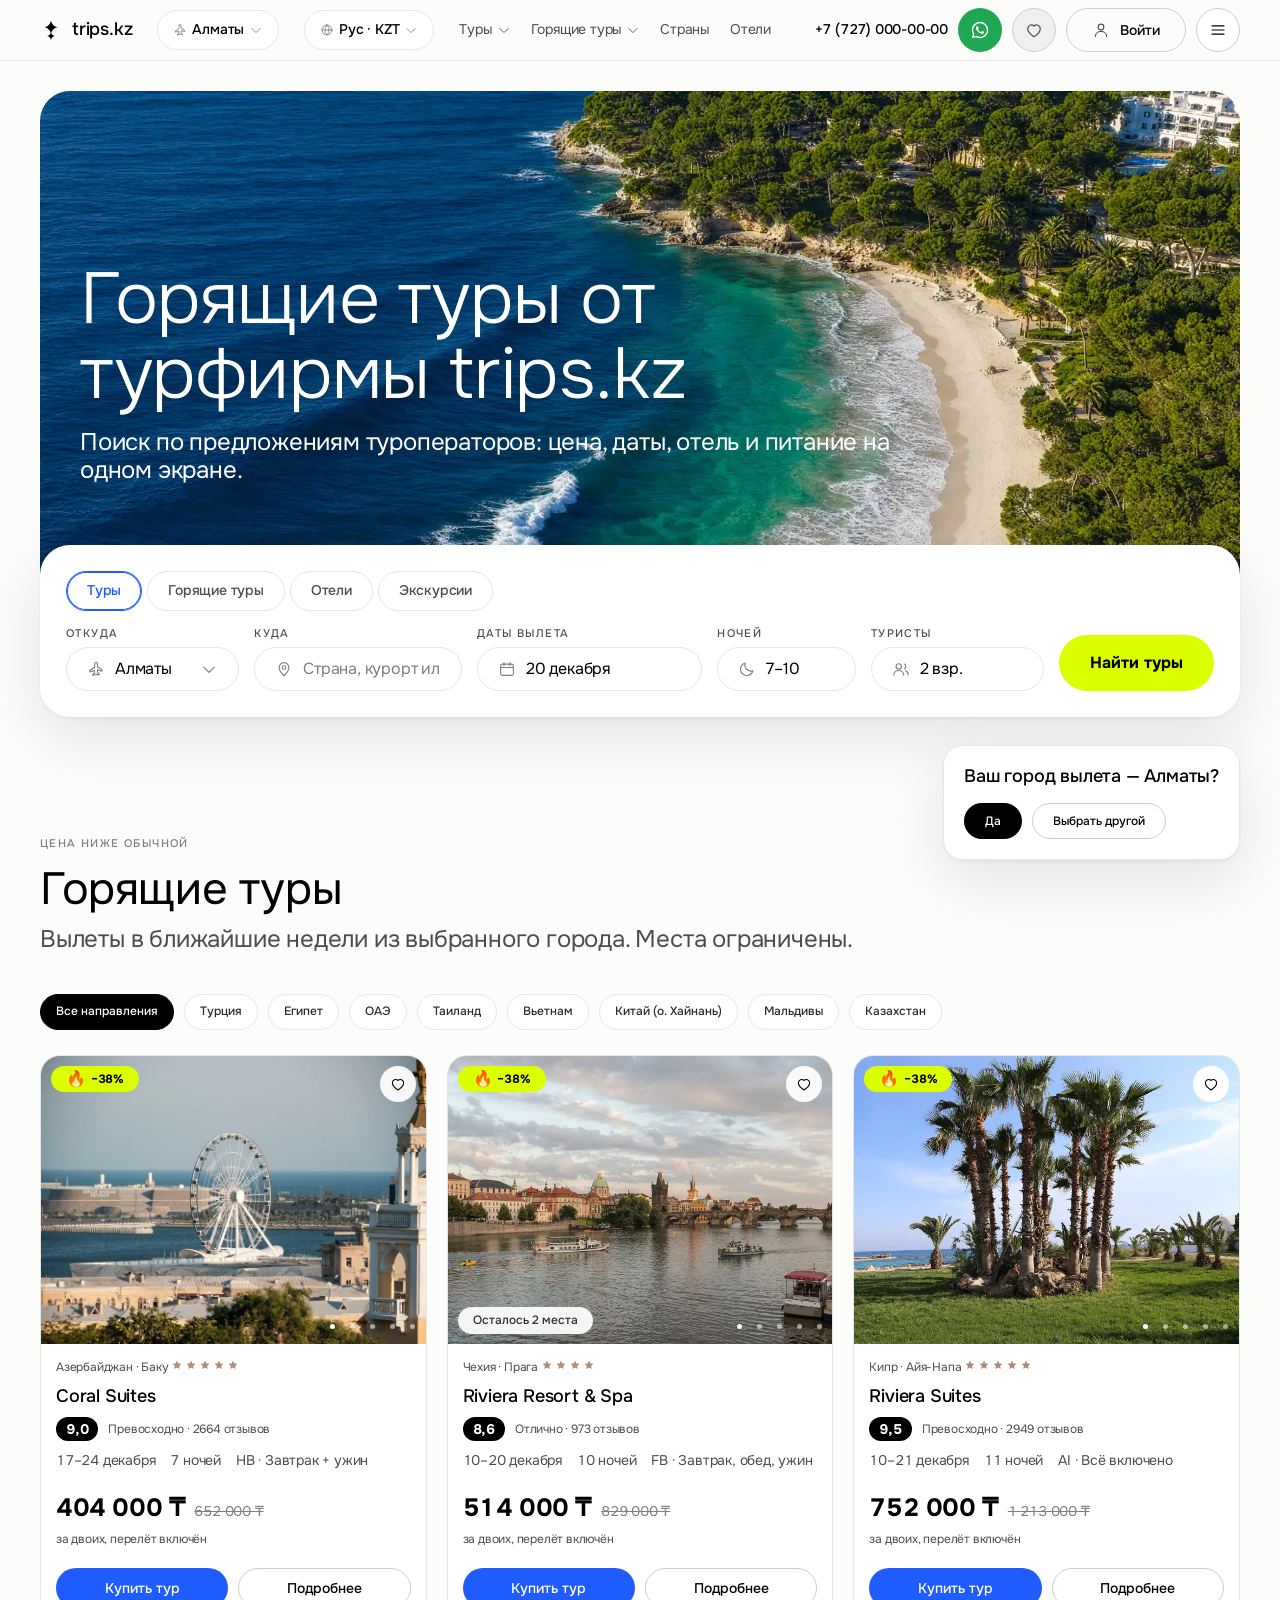
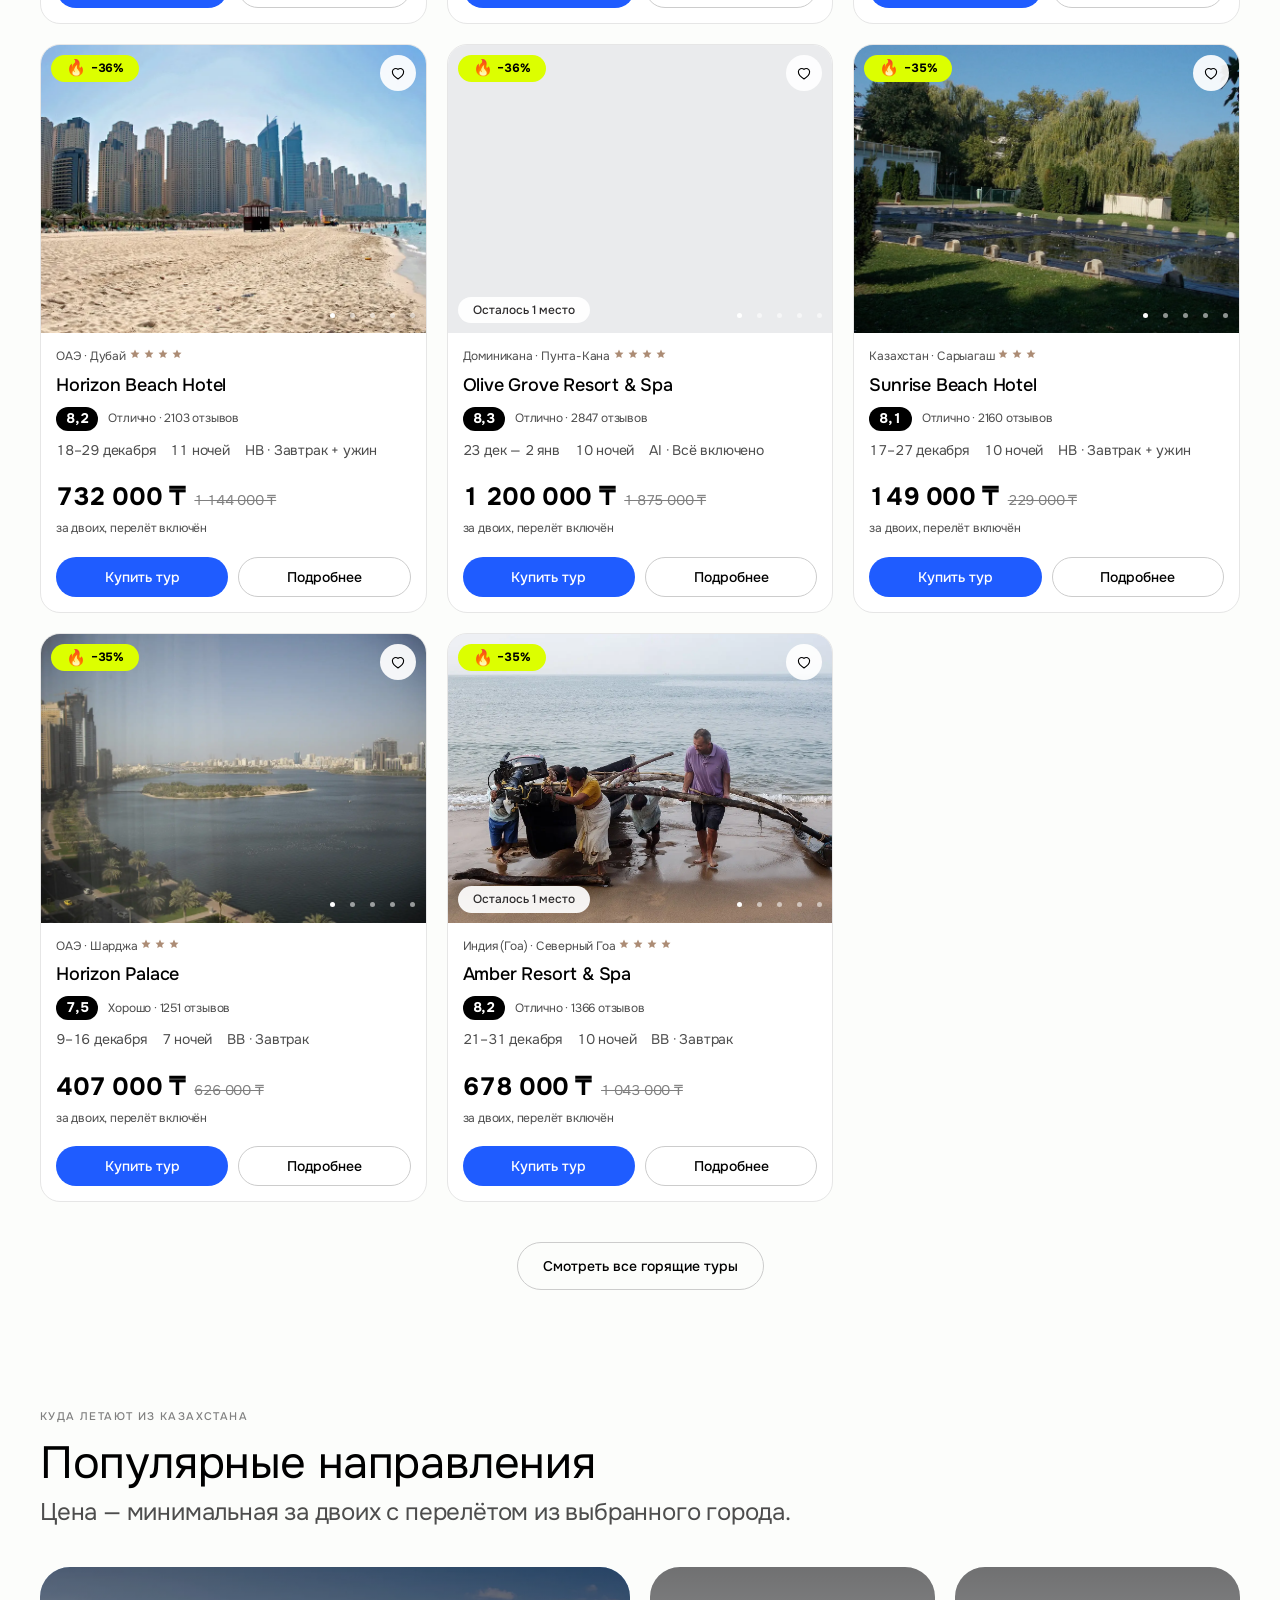
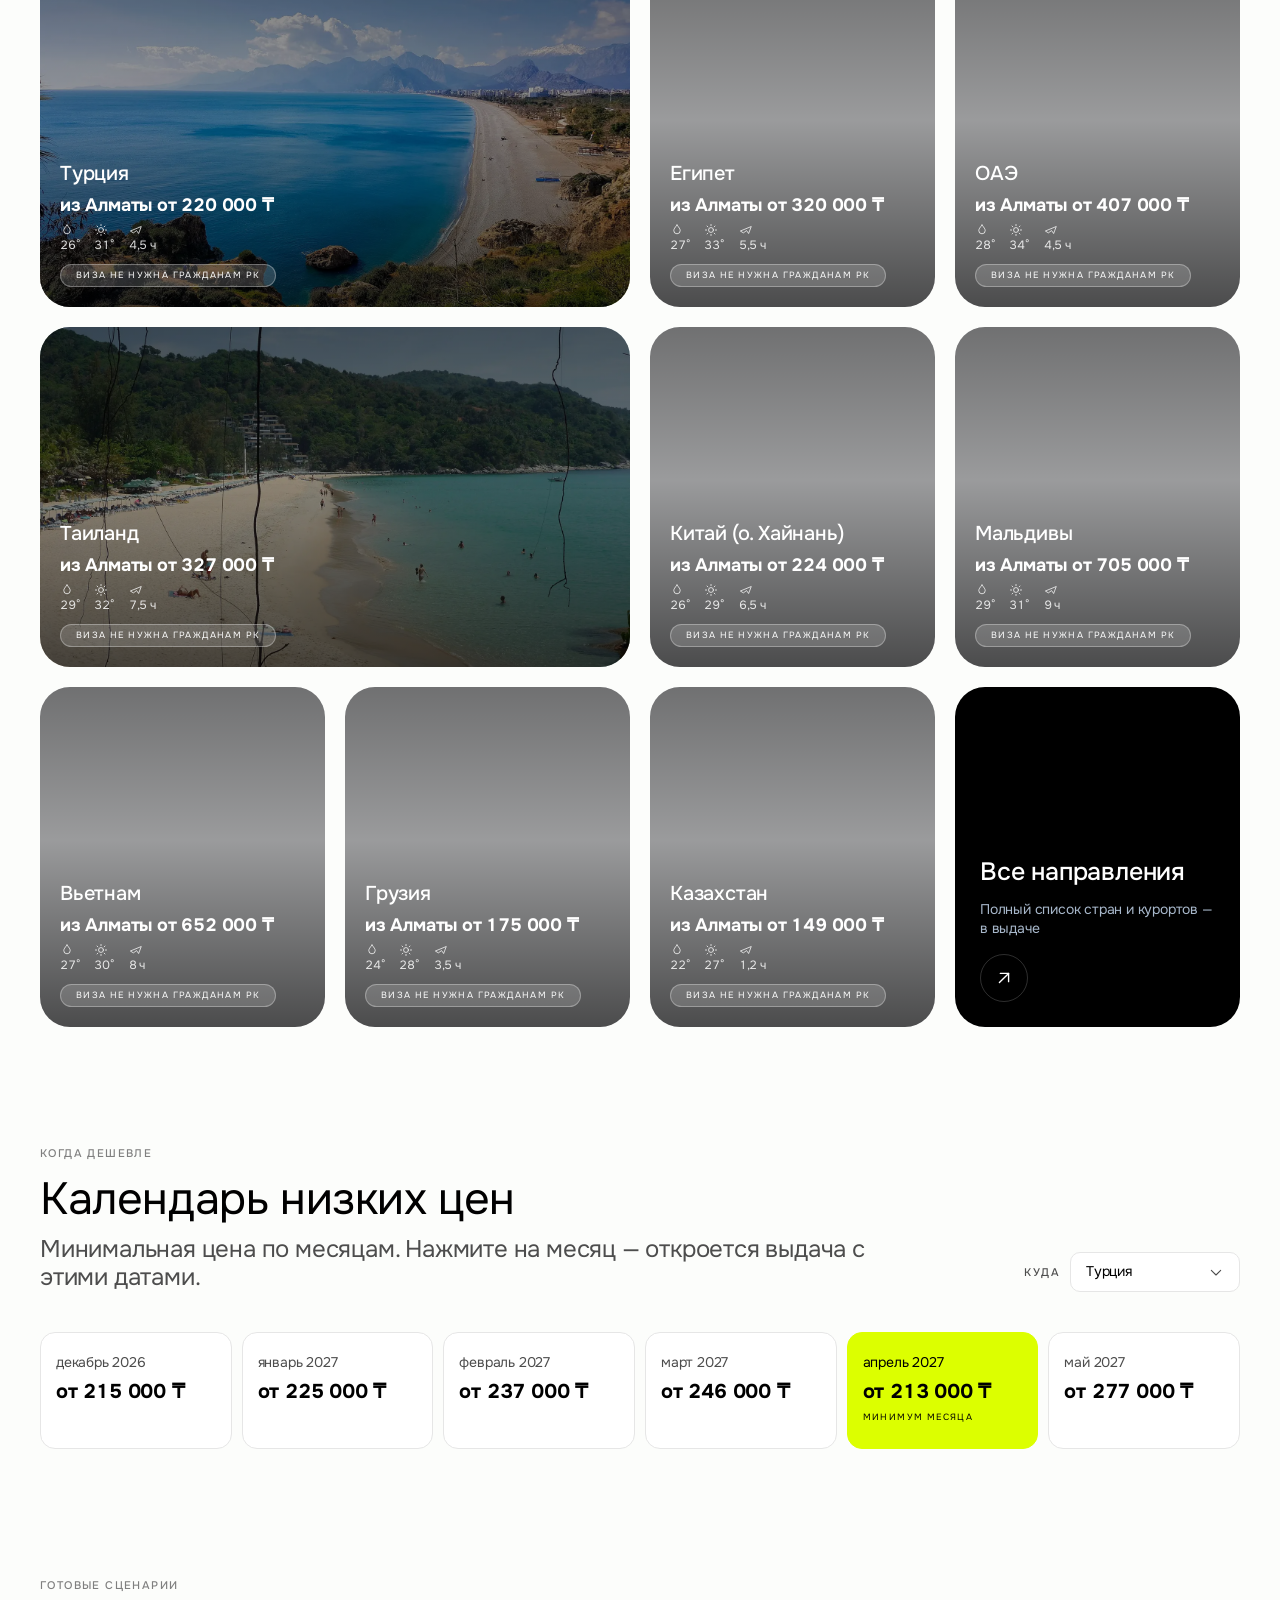
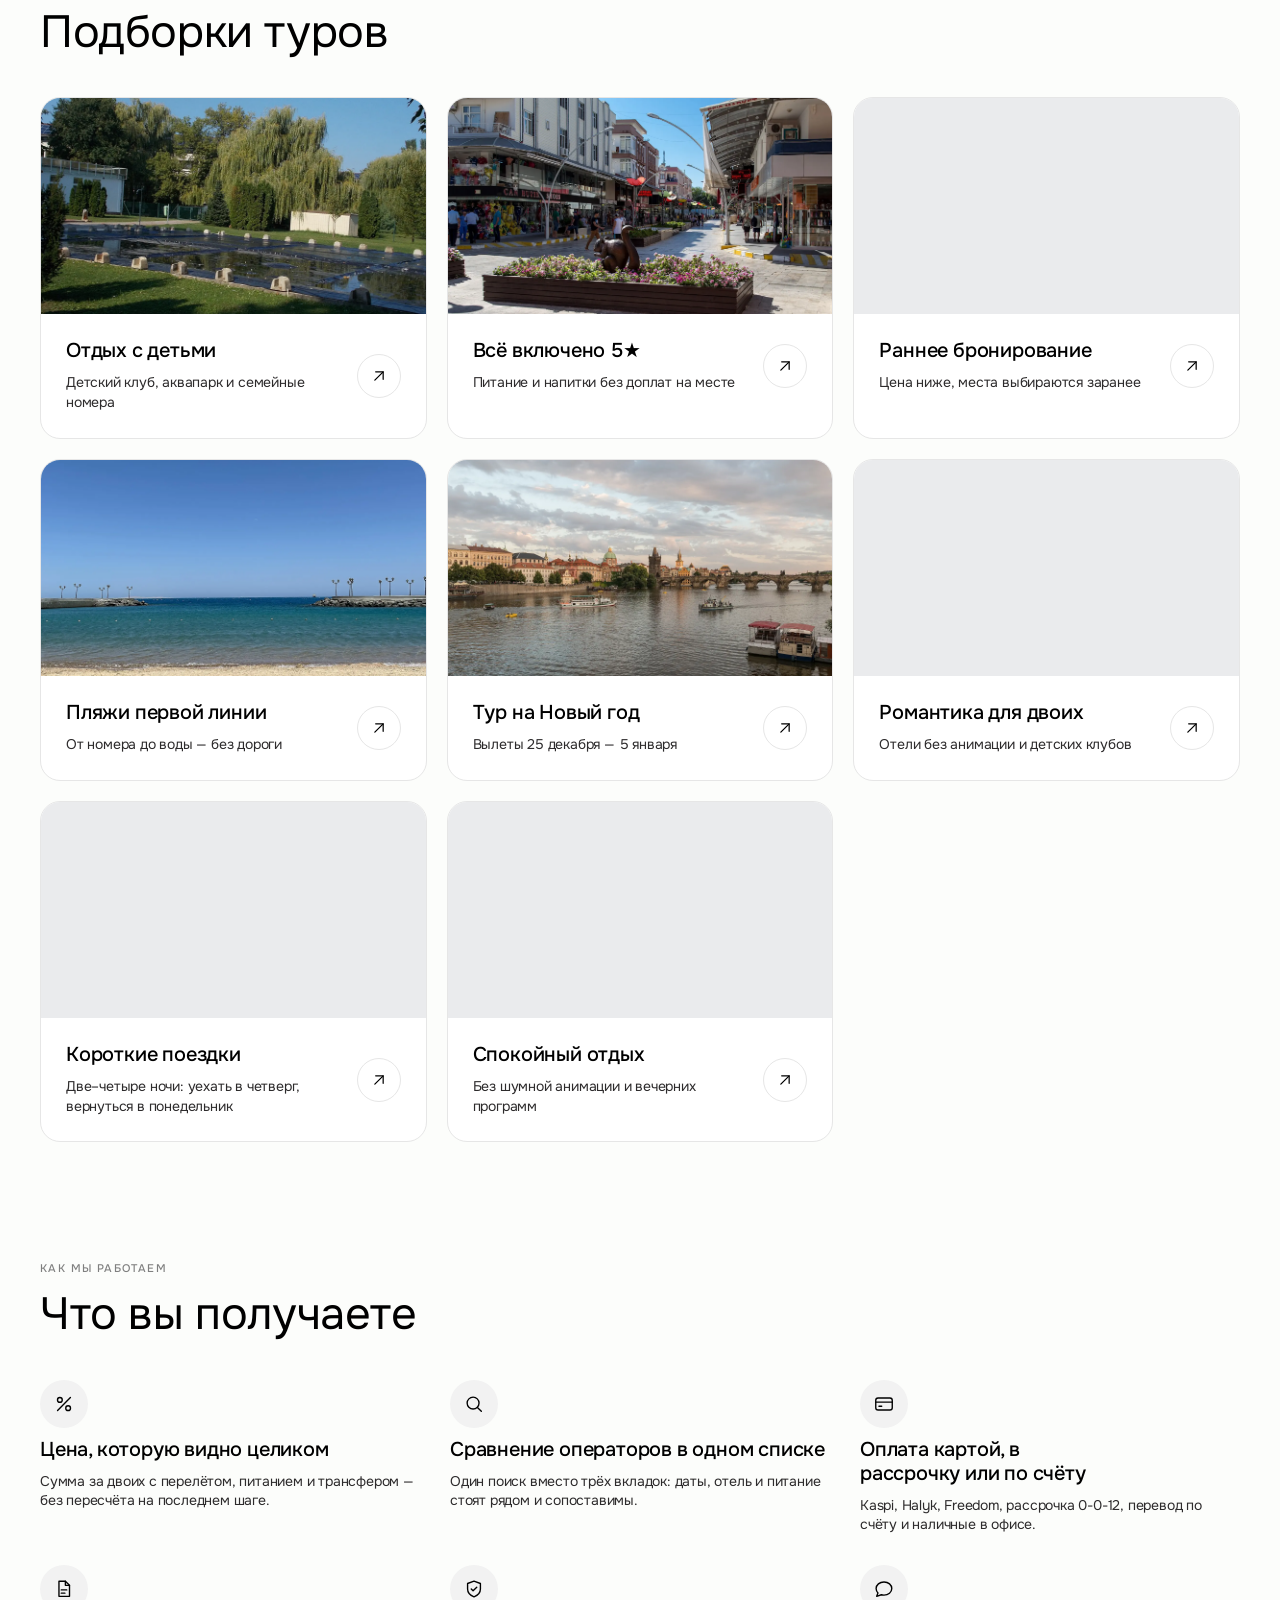
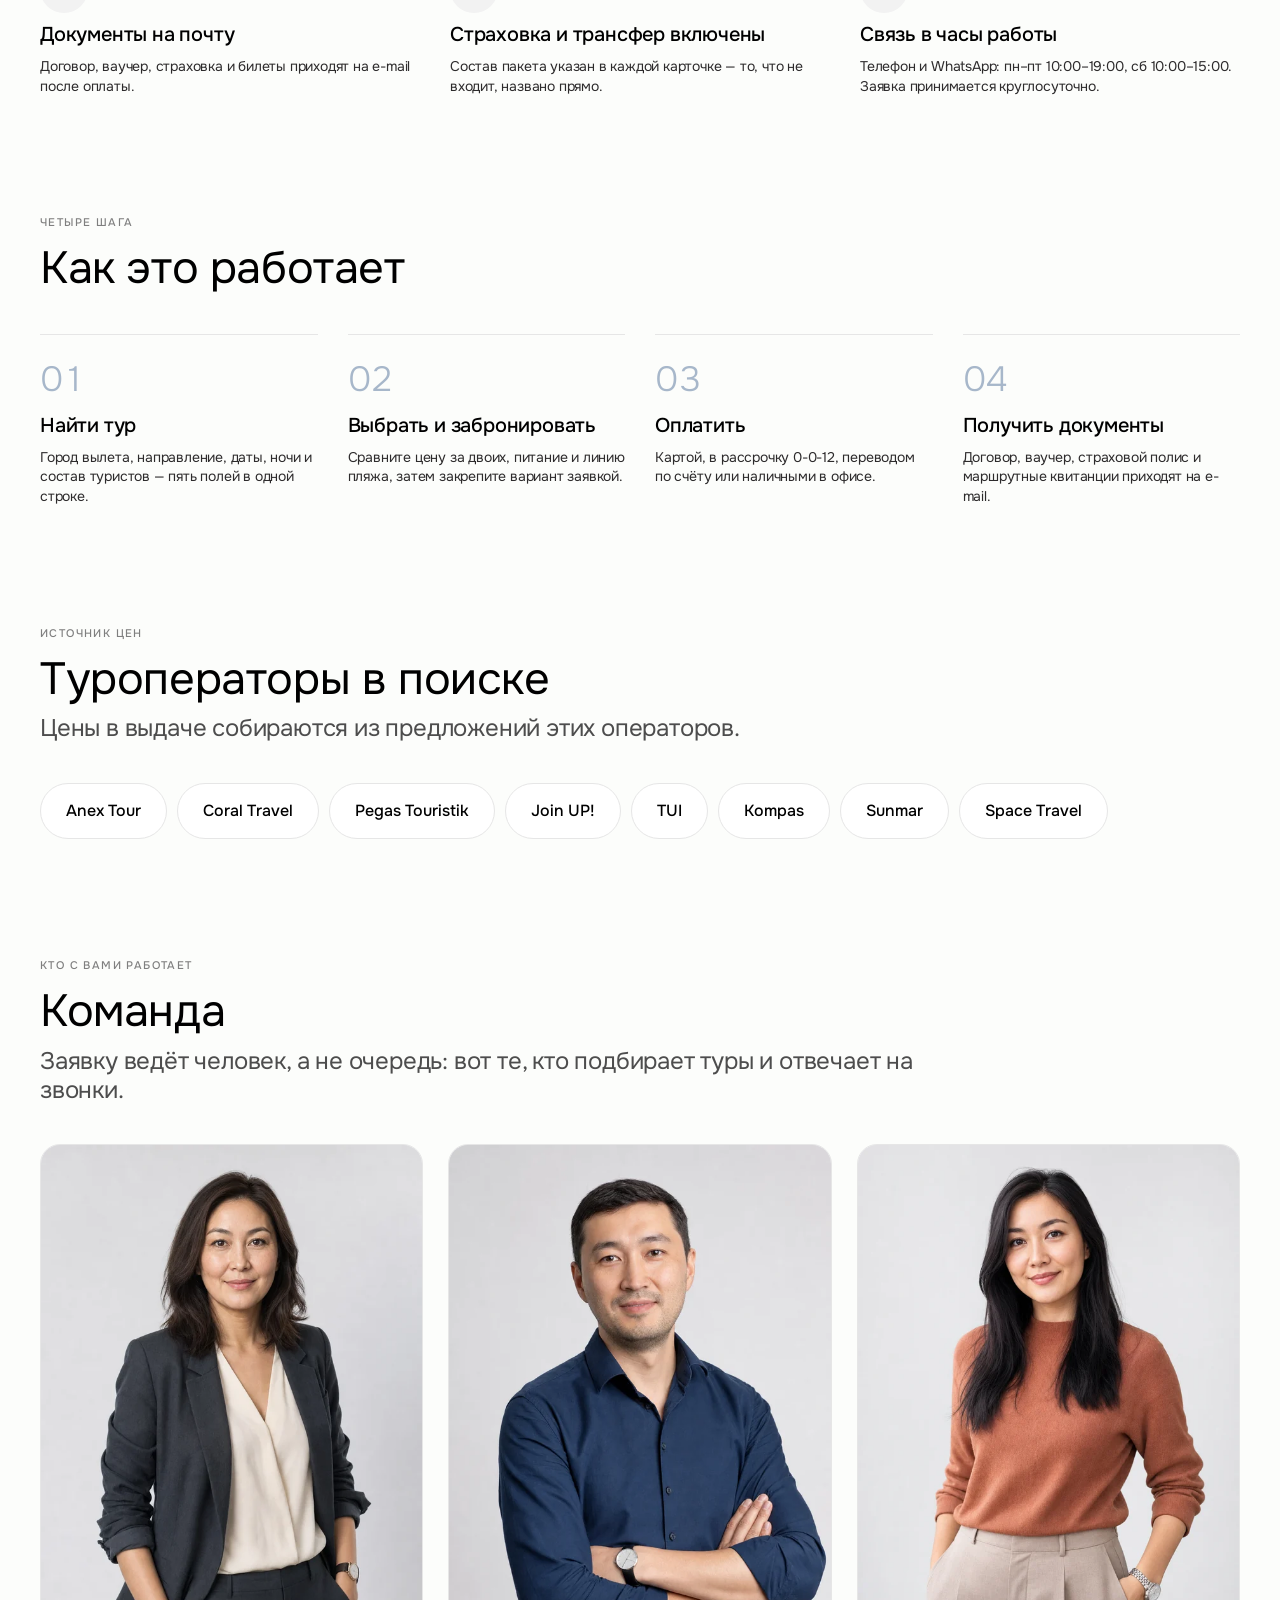
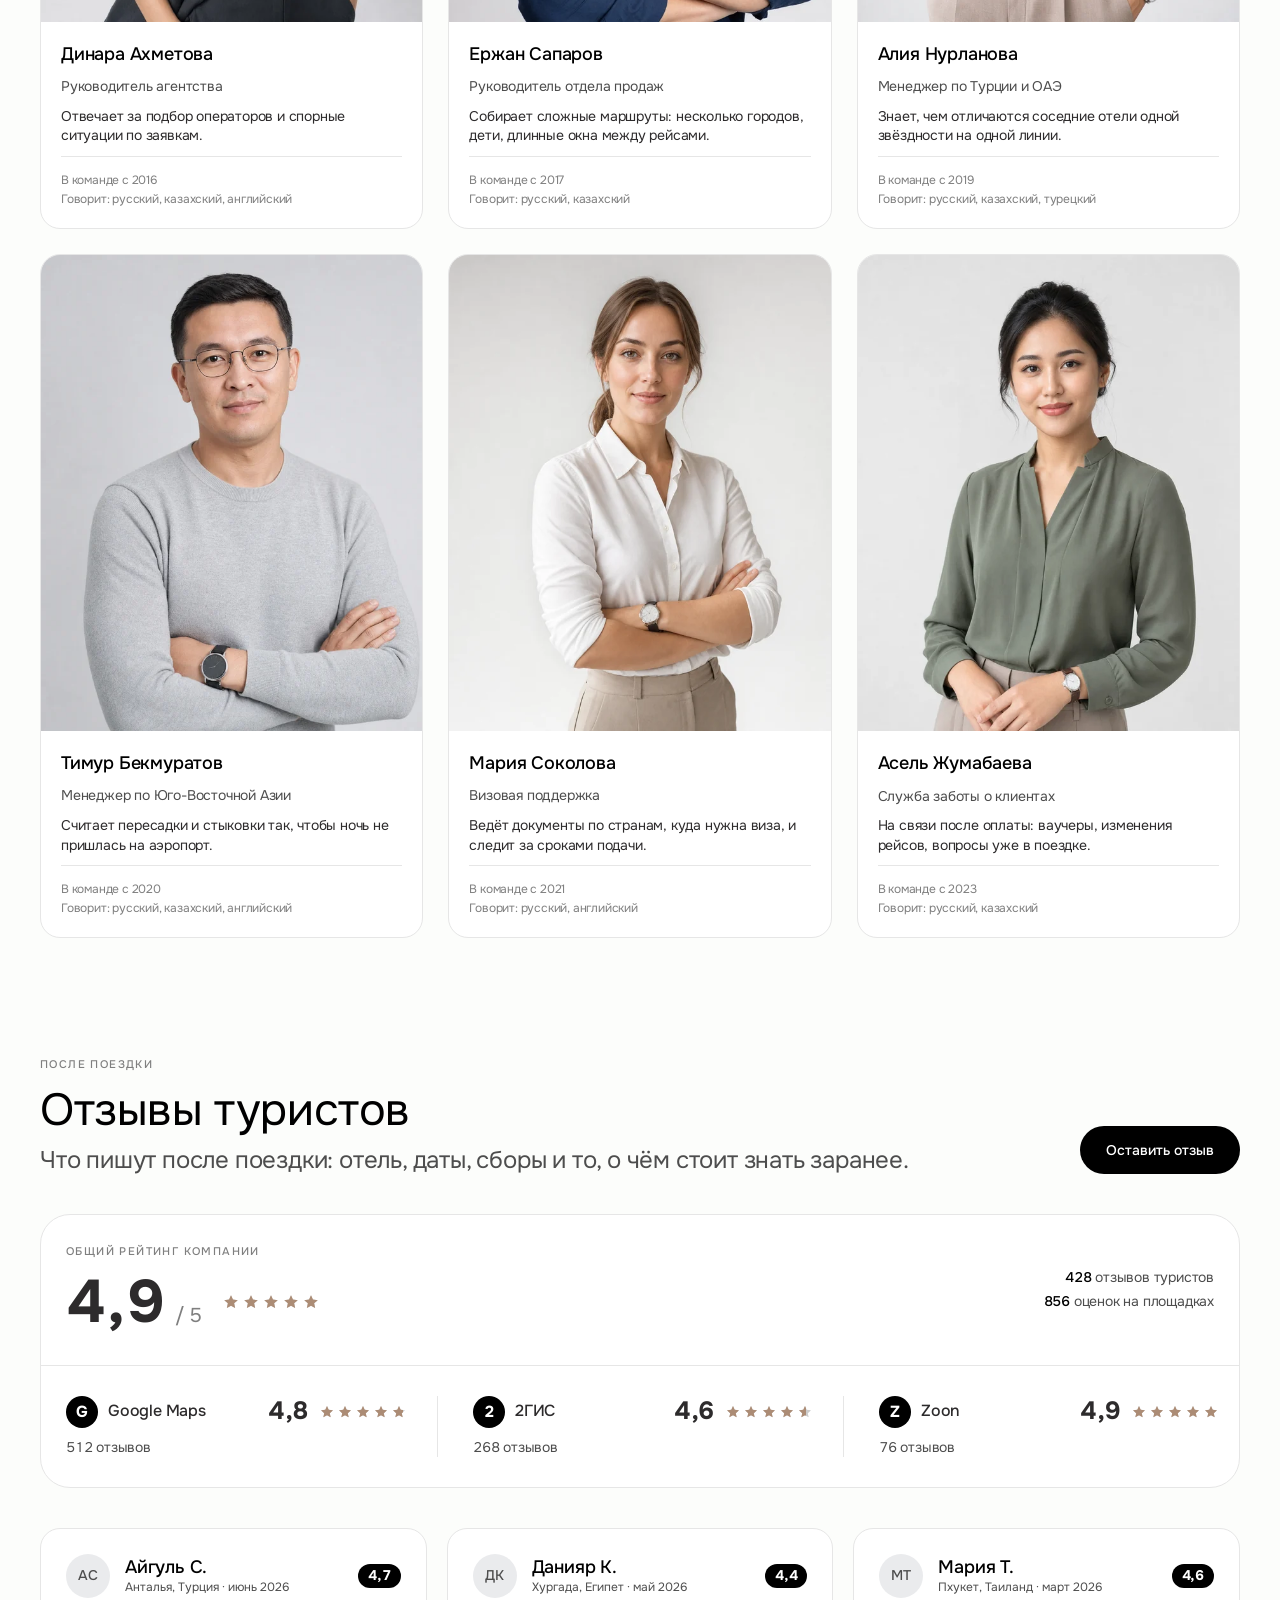
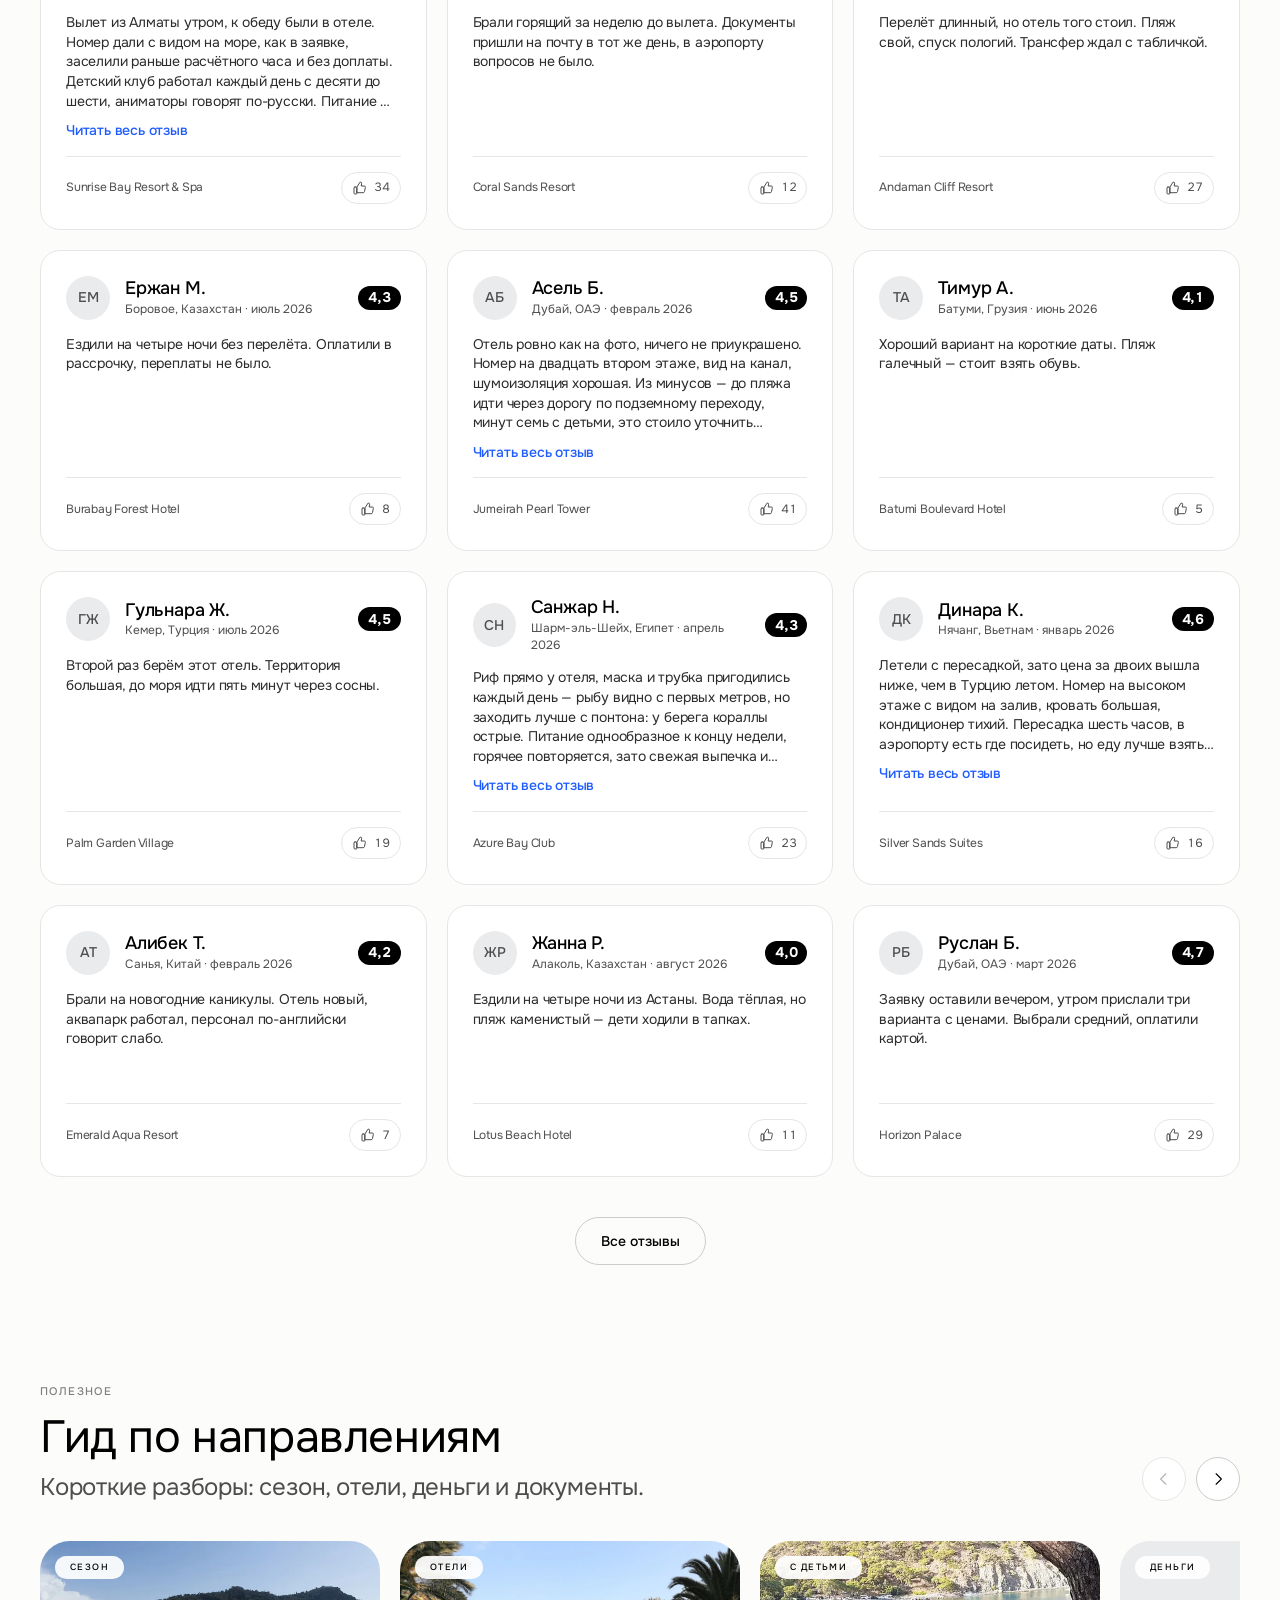
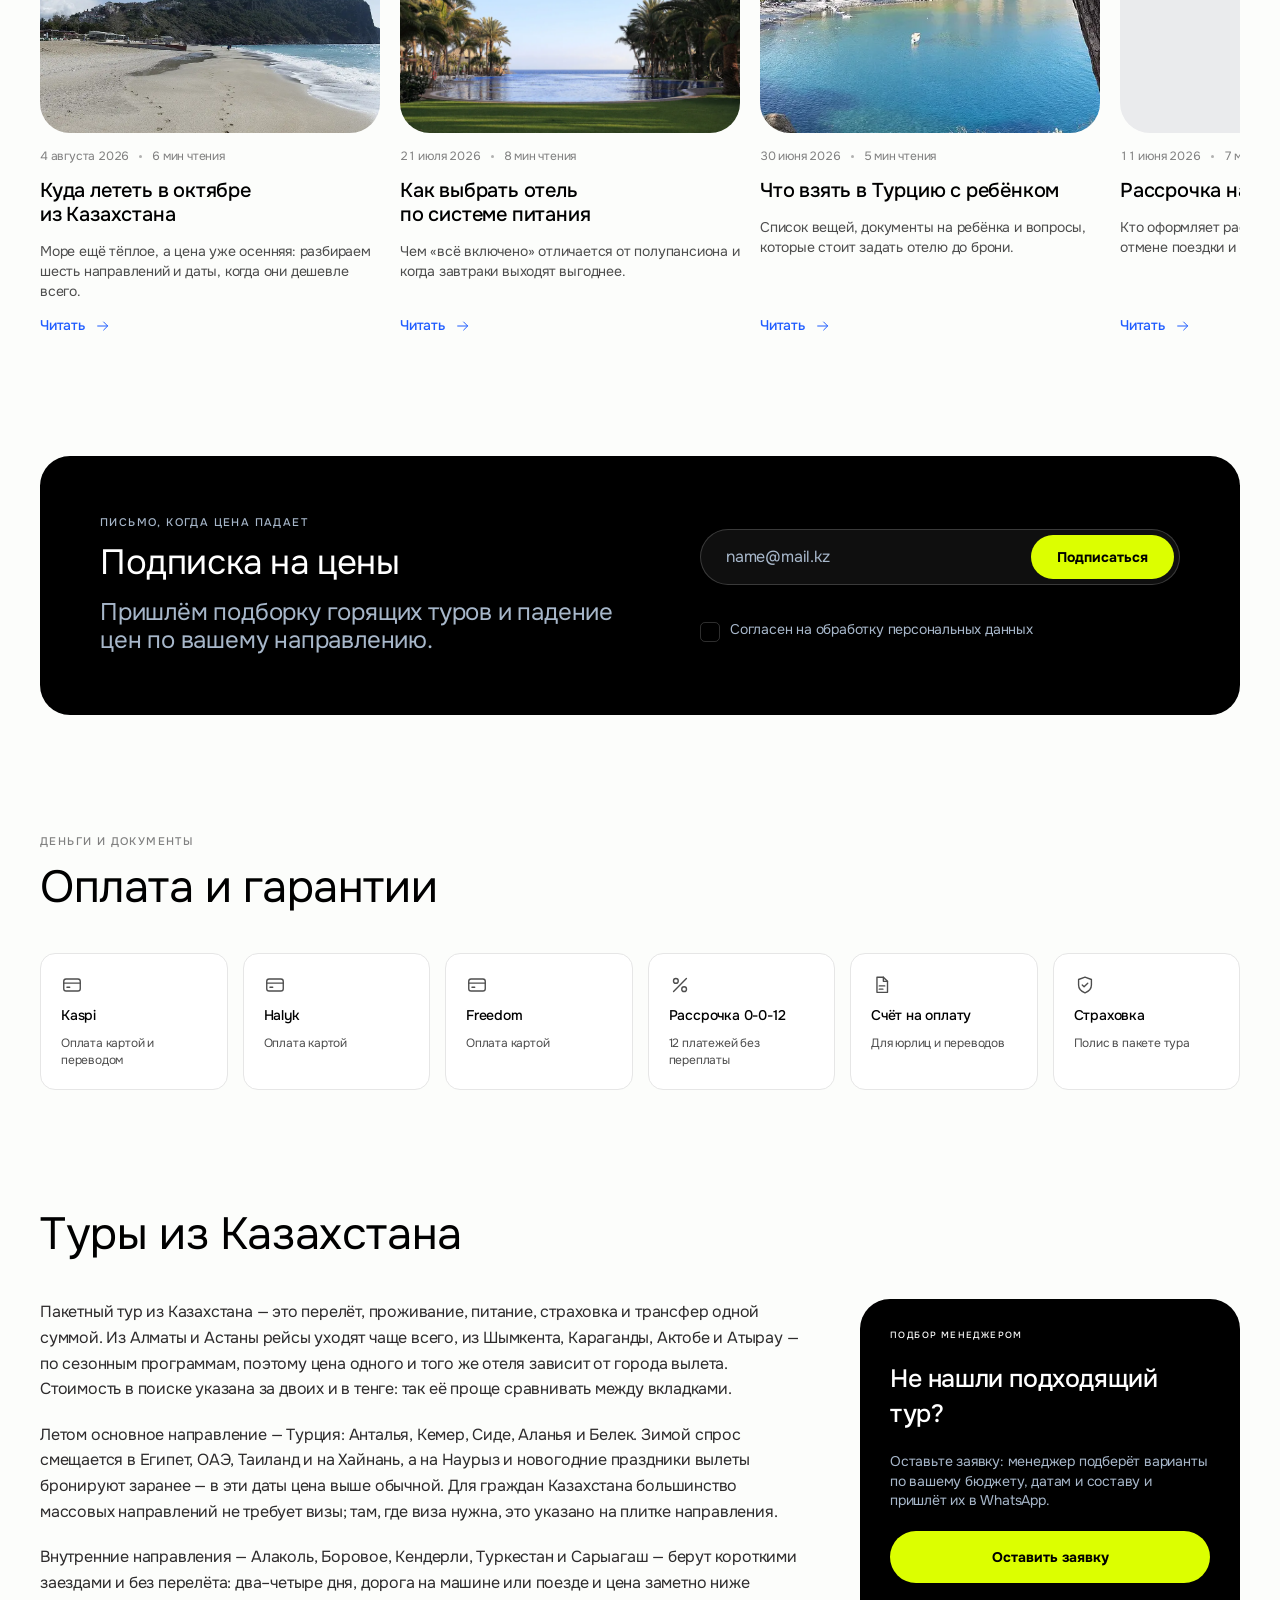
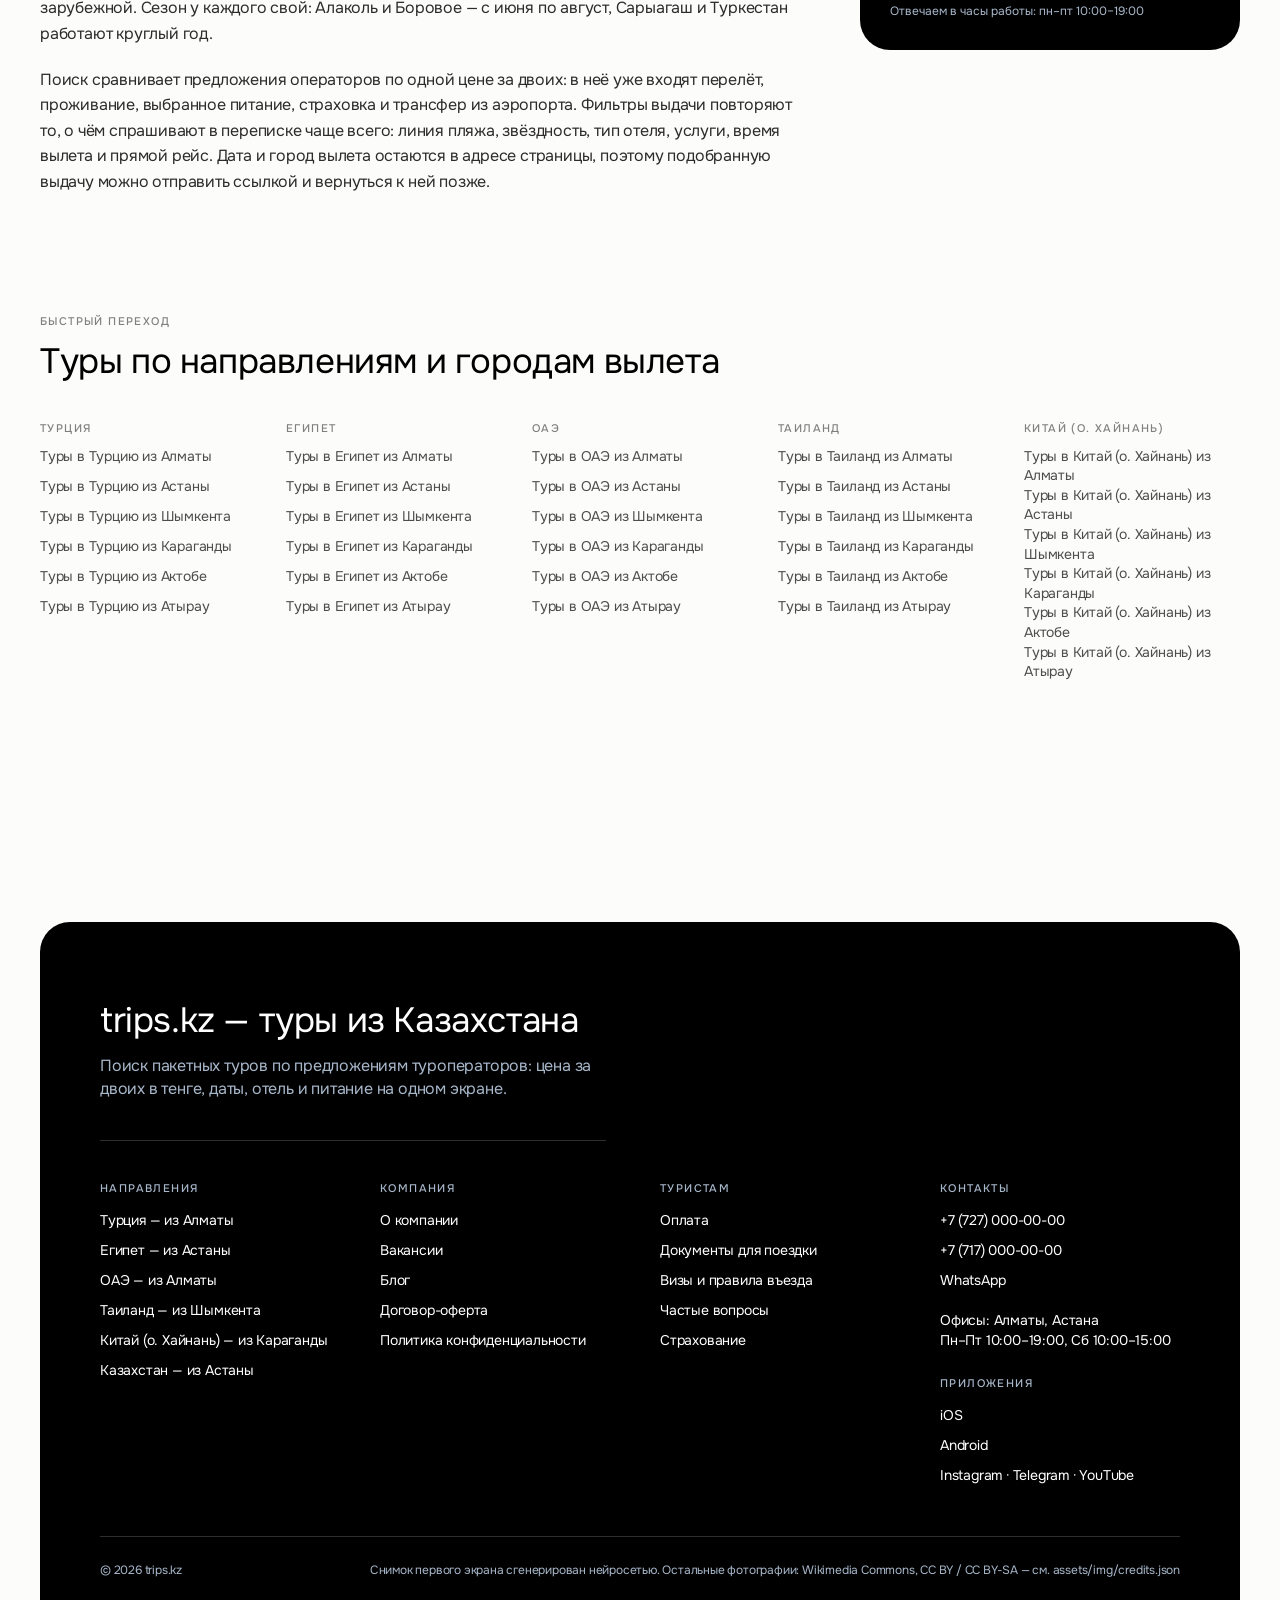
==== commit 15a2ba42: "Главная: блок «Команда» — шесть карточек с портретами, должностями и языками" ====
--- a/index.html
+++ b/index.html
@@ -438,6 +438,22 @@
     </div>
   </section>
 
+  <!-- 4.9а Команда. Стоит между операторами и отзывами намеренно: сверху —
+       с кем агентство работает, здесь — кто работает с вами, ниже — что об
+       этом говорят. Одна цепочка доверия, а не три отдельные врезки. -->
+  <section class="section" id="team">
+    <div class="container">
+      <div class="section__head">
+        <div>
+          <div class="t-caps section__eyebrow" data-i18n="sec.team.eyebrow">Кто с вами работает</div>
+          <h2 class="t-h2" data-i18n="sec.team.title">Команда</h2>
+          <p class="t-lead" data-i18n="sec.team.lead">Заявку ведёт человек, а не очередь: вот те, кто подбирает туры и отвечает на звонки.</p>
+        </div>
+      </div>
+      <div class="team" data-team></div>
+    </div>
+  </section>
+
   <!-- 4.10 Отзывы: рейтинг, счётчики, внешние площадки и форма отзыва -->
   <section class="section" id="reviews">
     <div class="container">
--- a/assets/components.css
+++ b/assets/components.css
@@ -345,6 +345,9 @@
   transition: transform var(--dur-5) var(--ease-out);
 }
 .tour-card:hover .tour-card__media img { transform: scale(1.03); }
+/* Наезд по наведению — приём для одиночного снимка. В ленте кадр лежит в
+   прокручиваемой дорожке, и увеличенная картинка сбивала бы её ширину. */
+.tour-card:hover .tour-card__media .shots__item img { transform: none; }
 .tour-card__flags {
   position: absolute;
   top: var(--s-2); left: var(--s-2);
--- a/assets/pages.css
+++ b/assets/pages.css
@@ -1040,19 +1040,83 @@
    держал карточку раскрытой даже там, где содержимого на 190. */
 @media (min-width: 900px) { .tour-row__media { aspect-ratio: auto; min-height: 0; } }
 .tour-row__media img { width: 100%; height: 100%; object-fit: cover; }
-.tour-row__dots {
+/* --- Лента снимков в карточке -------------------------------------------
+   Живёт внутри .tour-card__media и .tour-row__media, занимает их целиком.
+   Прокрутка со snap: жест пальцем работает сам, стрелки лишь двигают её на
+   ширину кадра. Полосу прокрутки прячем — её роль играют точки. */
+.shots { position: absolute; inset: 0; }
+.shots__track {
+  display: grid;
+  grid-auto-flow: column;
+  grid-auto-columns: 100%;
+  height: 100%;
+  overflow-x: auto;
+  overscroll-behavior-x: contain;
+  scroll-snap-type: x mandatory;
+  scrollbar-width: none;
+}
+.shots__track::-webkit-scrollbar { display: none; }
+.shots__item { scroll-snap-align: start; height: 100%; }
+.shots__item img { width: 100%; height: 100%; object-fit: cover; display: block; }
+
+.shots__nav {
   position: absolute;
-  left: 0; right: 0; bottom: var(--s-2);
-  display: flex;
-  justify-content: center;
+  top: 50%;
+  translate: 0 -50%;
+  display: grid;
+  place-items: center;
+  width: 32px; height: 32px;
+  border: 0;
+  border-radius: var(--r-circle);
+  background: var(--c-white);
+  color: var(--c-ink);
+  box-shadow: var(--shadow-1);
+  cursor: pointer;
+  opacity: 0;
+  transition: opacity var(--dur-2) var(--ease-out);
+}
+.shots__nav--prev { left: var(--s-2); }
+.shots__nav--next { right: var(--s-2); }
+.shots__nav svg { width: 18px; height: 18px; }
+/* Стрелки — для мыши: выходят по наведению на карточку и не закрывают кадр
+   всё остальное время. На сенсорном экране их нет вовсе, там листают
+   пальцем, а наведения не существует. */
+@media (hover: hover) and (pointer: fine) {
+  .tour-card:hover .shots__nav,
+  .tour-row:hover .shots__nav,
+  .shots__nav:focus-visible { opacity: 1; }
+}
+
+/* Точки прижаты вправо, а не по центру. Слева у нижней кромки уже стоят
+   свои надписи — «Осталось 3 места» на карточке главной и «17 фото» в
+   выдаче, — и по центру первая точка ложилась прямо на них. */
+.shots__dots {
+  position: absolute;
+  right: var(--s-1); bottom: var(--s-2);
+  display: flex;
   gap: 4px;
-}
-.tour-row__dots span {
+  pointer-events: none;
+}
+/* Сама точка — 5 px, но нажимать по ней приходится пальцем, поэтому вокруг
+   лежит прозрачное поле 16×16. Меньше — промах на каждом втором касании. */
+.shots__dots > * {
+  width: 16px; height: 16px;
+  padding: 0;
+  border: 0;
+  background: none;
+  cursor: pointer;
+  pointer-events: auto;
+}
+.shots__dots > *::before {
+  content: '';
+  display: block;
   width: 5px; height: 5px;
+  margin: auto;
   border-radius: var(--r-circle);
   background: rgba(255, 255, 255, .55);
-}
-.tour-row__dots span[data-on="true"] { background: var(--c-white); }
+  transition: background-color var(--dur-2) var(--ease-out);
+}
+.shots__dots > *[data-on="true"]::before { background: var(--c-white); }
 .tour-row__count {
   position: absolute;
   left: var(--s-2); bottom: var(--s-2);
@@ -1084,17 +1148,26 @@
   color: var(--c-ink);
 }
 .tour-row__place { font-size: var(--t-body-s); color: var(--c-ink-2); }
-/* Две колонки: даты/ночи, вылет/номер, питание/пляж — пары, а не поток */
+/* Подпись и значение: узкая колонка имён слева, значения выстроены по одной
+   левой границе. Имена приглушены — их читают один раз, дальше глаз идёт
+   по значениям. */
 .tour-row__facts {
   display: grid;
-  grid-template-columns: repeat(2, minmax(0, 1fr));
+  grid-template-columns: auto minmax(0, 1fr);
   gap: 2px var(--s-3);
+  margin: 0;
   font-size: var(--t-body-s);
   color: var(--c-ink-body);
   font-variant-numeric: tabular-nums;
 }
-.tour-row__facts b { font-weight: var(--fw-medium); }
+.tour-row__facts dt { color: var(--c-ink-3); }
+.tour-row__facts dd { margin: 0; }
 .tour-row__svc { display: inline-flex; flex-wrap: wrap; align-items: center; gap: var(--s-2); color: var(--c-ink-3); }
+/* Значки услуг без подписей — ряд серых закорючек: на широкой карточке
+   они хотя бы стоят в конце строки с метками, а на телефоне переносятся
+   отдельной строкой и читаются как сор. Состав услуг есть на странице
+   отеля, здесь он ничего не решает. */
+@media (max-width: 899.98px) { .tour-row__svc { display: none; } }
 .tour-row__svc svg { width: 17px; height: 17px; }
 .tour-row__marks {
   display: flex;
@@ -1102,6 +1175,13 @@
   align-items: center;
   gap: var(--s-1) var(--s-2);
   margin-top: auto;
+}
+/* Ряд меток без единой метки — пустая строка, которая всё равно забирает
+   зазор карточки. Правило только для телефона: там значки услуг скрыты, и у
+   части туров в этом ряду не остаётся ничего. На широком экране значки на
+   месте, и прятать ряд нельзя. */
+@media (max-width: 899.98px) {
+  .tour-row__marks:not(:has(.tag)) { display: none; }
 }
 
 .tour-row__price {
@@ -1110,7 +1190,18 @@
   gap: var(--s-1);
   padding: var(--s-3) var(--s-4);
 }
-.tour-row__price .btn { --btn-h: 40px; margin-top: var(--s-1); }
+/* Купить и Подробнее — в один ряд, как в компактной карточке на главной.
+   Базис 100 и узкие поля выбраны по самой длинной подписи: так пара встаёт
+   рядом и на телефоне, и в правой колонке десктопа шириной 220. Перенос
+   оставлен на случай длинного перевода — тогда кнопки станут друг под другом,
+   а не порвут надписи пополам. */
+.tour-row__cta {
+  display: flex;
+  flex-wrap: wrap;
+  gap: var(--s-2);
+  margin-top: var(--s-2);
+}
+.tour-row__cta .btn { --btn-h: 40px; flex: 1 1 100px; padding-inline: var(--s-2); }
 /* В узкой колонке цена занимала три строки: перенос по flex ставил сумму,
    старую цену, процент и «за двоих» друг под друга как придётся. Здесь это
    фиксированная сетка 2×2 — сумма и «за двоих» сверху, старая цена и процент
@@ -1131,18 +1222,15 @@
    полноразмерная плашка рядом со строчкой в 20 px читалась как отдельный
    элемент, хотя это подпись к той же старой цене. */
 .tour-row__price .price-line .tag { grid-area: 2 / 2; padding: 1px var(--s-2); font-size: var(--t-nano); }
-/* Второстепенные действия в одну строку под кнопкой покупки. Обе подписи —
-   в одну строчку каждая: перенос «Ещё варианты дат и питания» пополам делал
-   из двух ссылок визуальный абзац. */
+/* Осталось одно второстепенное действие — раскрыть соседние даты. Строкой,
+   а не кнопкой: оно ничего не покупает и не уводит со страницы. */
 .tour-row__links {
   display: flex;
   align-items: center;
-  justify-content: space-between;
   gap: var(--s-2);
   font-size: var(--t-meta);
   white-space: nowrap;
 }
-.tour-row__links .link-btn,
 .tour-row__links .disclose { font-size: inherit; min-height: 28px; }
 .link-btn {
   min-height: 32px;
@@ -1155,13 +1243,6 @@
   cursor: pointer;
 }
 .link-btn:hover { text-decoration: underline; }
-.tour-row__op {
-  display: flex;
-  align-items: center;
-  gap: var(--s-1);
-  font-size: var(--t-meta);
-  color: var(--c-ink-3);
-}
 .installment {
   font-size: var(--t-meta);
   color: var(--c-ink-2);
@@ -1456,6 +1537,88 @@
   transition: color var(--dur-2) var(--ease-out), border-color var(--dur-2) var(--ease-out);
 }
 .operator:hover { border-color: var(--c-ink); }
+
+/* ============================================================================
+   Команда
+   ========================================================================== */
+
+/* Три колонки на десктопе, две на планшете, лента на телефоне. Лента, а не
+   сетка в один столбец: шесть карточек с портретами столбиком — это полтора
+   экрана пролистывания мимо того, ради чего человек пришёл. Тот же приём, что
+   у блога и похожих туров, поэтому жест уже знаком. */
+.team { display: grid; grid-template-columns: minmax(0, 1fr); gap: var(--s-4); }
+@media (min-width: 768px) { .team { grid-template-columns: repeat(2, minmax(0, 1fr)); } }
+@media (min-width: 1024px) { .team { grid-template-columns: repeat(3, minmax(0, 1fr)); gap: var(--s-5); } }
+@media (max-width: 767.98px) {
+  .team {
+    /* Явную колонку нужно снять: с grid-auto-flow: column она остаётся первой
+       дорожкой сетки, и её 1fr в прокручиваемом контейнере схлопывается в
+       пару пикселей — первая карточка превращалась в полоску. */
+    grid-template-columns: none;
+    grid-auto-flow: column;
+    grid-auto-columns: 72%;
+    overflow-x: auto;
+    overscroll-behavior-x: contain;
+    scroll-snap-type: x mandatory;
+    scrollbar-width: none;
+    margin-inline: calc(var(--gutter) * -1);
+    padding-inline: var(--gutter);
+  }
+  .team::-webkit-scrollbar { display: none; }
+  .team > * { scroll-snap-align: start; }
+}
+
+.team-card {
+  display: flex;
+  flex-direction: column;
+  background: var(--c-white);
+  border: 1px solid var(--c-line);
+  border-radius: var(--r-l);
+  overflow: hidden;
+}
+/* На узкой карточке ленты портрет вертикальный, на широкой — квадратный:
+   4/5 при ширине колонки 383 давало снимок в 479 px и карточку под 700,
+   два ряда таких — почти полтора экрана одних лиц. */
+.team-card__media { aspect-ratio: 4 / 5; background: var(--c-surface-cool); }
+@media (min-width: 768px) { .team-card__media { aspect-ratio: 1 / 1; } }
+/* Кадр обрезается снизу, а не поровну сверху и снизу: на всех шести снимках
+   голова стоит в верхней трети, и симметричная обрезка квадратом срезала бы
+   макушку. Пять процентов сверху лишь снимают избыток воздуха над головой. */
+.team-card__media img {
+  width: 100%; height: 100%;
+  object-fit: cover;
+  object-position: 50% 5%;
+  display: block;
+}
+.team-card__body {
+  display: flex;
+  flex-direction: column;
+  gap: var(--s-2);
+  flex: 1 1 auto;
+  padding: var(--s-4);
+}
+.team-card__name {
+  font-size: var(--t-h6);
+  font-weight: var(--fw-medium);
+  letter-spacing: var(--ls-text);
+  color: var(--c-ink);
+}
+/* Должность не красится в синий: синий на всём сайте значит «сюда можно
+   нажать», а это подпись. Отличается кеглем и тоном, а не цветом ссылки. */
+.team-card__role { font-size: var(--t-body-s); color: var(--c-ink-2); }
+.team-card__note { font-size: var(--t-body-s); color: var(--c-ink-body); }
+/* Год и языки прижаты к низу карточки: у шести человек подписи разной длины,
+   и без этого линейки над ними гуляли бы по всей сетке. */
+.team-card__meta {
+  display: grid;
+  gap: 2px;
+  margin: auto 0 0;
+  padding-top: var(--s-3);
+  border-top: 1px solid var(--c-line);
+  font-size: var(--t-meta);
+  color: var(--c-ink-3);
+}
+.team-card__meta dd { margin: 0; }
 
 /* Ряд меток, который на десктопе переносится по строкам, а на телефоне
    листается в одну. Приём общий для стран над витриной горящих туров и для
@@ -2275,6 +2438,19 @@
   font-weight: var(--fw-medium);
   font-variant-numeric: tabular-nums;
 }
+/* Пара «разделитель + значение» — одна ячейка строки: тот же зазор, что и
+   между ячейками, но разорвать её переносом нельзя. */
+.searchbar__summary > span { display: inline-flex; align-items: center; gap: var(--s-2); }
+.searchbar__summary i { font-style: normal; }
+.searchbar__summary .summary-br { display: none; }
+@media (max-width: 767.98px) {
+  /* На телефоне условия поиска не влезают в строку. Раньше лишнее просто
+     обрезалось — теперь маршрут идёт первой строкой, срок и туристы второй. */
+  .searchbar__summary { flex-wrap: wrap; overflow: visible; row-gap: 2px; }
+  .searchbar__summary .summary-br { display: block; flex: 0 0 100%; height: 0; margin: 0; }
+  /* Точка перед датами открывала бы вторую строку — там ей нечего разделять. */
+  .searchbar__summary .summary-br + span i { display: none; }
+}
 .searchbar__full { display: none; padding-bottom: var(--s-4); }
 .searchbar[data-expanded="true"] .searchbar__full { display: block; }
 
@@ -2309,7 +2485,10 @@
 .progress__count { font-variant-numeric: tabular-nums; color: var(--c-ink); font-weight: var(--fw-medium); white-space: nowrap; }
 @media (max-width: 767.98px) { .progress__count { display: none; } }
 
-.layout { display: grid; gap: var(--s-6); align-items: start; }
+/* minmax(0, 1fr), а не просто одна колонка: без нижней границы 0 колонка грид-сетки
+   растягивается до min-content самого широкого потомка. На узком экране это
+   разъезжало всю страницу вправо — карточки и сортировка вылезали за экран. */
+.layout { display: grid; grid-template-columns: minmax(0, 1fr); gap: var(--s-6); align-items: start; }
 @media (min-width: 1024px) {
   .layout { grid-template-columns: var(--filters-w) minmax(0, 1fr); gap: var(--s-8); }
 }
@@ -2328,6 +2507,56 @@
   font-weight: var(--fw-medium);
   color: var(--c-ink);
   font-variant-numeric: tabular-nums;
+}
+
+/* Кнопка «Фильтры» нужна только там, где боковой колонки фильтров нет: ниже
+   1024 она скрыта, и шторку больше нечем открыть — нижнюю плашку «Фильтры /
+   Сортировка / На карте» мы убрали, она дублировала сквозную панель сайта и
+   стояла у неё на голове. */
+.sortbar__filters { display: none; }
+.sortbar__view { margin-left: auto; }
+.sortbar__view svg { display: none; }
+
+/* Ниже 1024 боковой колонки нет — кнопка нужна на планшете и на телефоне. */
+@media (max-width: 1023px) {
+  .sortbar__filters { display: inline-flex; }
+}
+
+@media (max-width: 767.98px) {
+  /* Две ровные строки вместо переноса «как встанет»: сверху счёт и фильтры,
+     снизу сортировка и вид. Правая колонка по содержимому, левая забирает
+     остаток — поэтому кнопки в обеих строках стоят по одной линии справа.
+     На планшете всё это спокойно живёт одной строкой, там сетка не нужна. */
+  .sortbar {
+    display: grid;
+    grid-template-columns: minmax(0, 1fr) auto;
+    align-items: center;
+    gap: var(--s-3);
+  }
+  /* Одна высота на все три органа управления: поле сортировки задаёт 40,
+     кнопка и переключатель подстраиваются под него. */
+  .sortbar__filters { --btn-h: 40px; }
+  .sortbar .select { min-width: 0; }
+  .sortbar__view { margin-left: 0; }
+  .sortbar__view button { min-height: 32px; }
+  /* Подписи видов уступают место иконкам: втроём словами они не встают в одну
+     строку с сортировкой ни на одной ширине телефона. Текст остаётся в
+     разметке — его читает скринридер. */
+  .sortbar__view svg { display: block; }
+  .sortbar__view button {
+    display: inline-flex;
+    align-items: center;
+    justify-content: center;
+  }
+  .sortbar__view button span {
+    position: absolute;
+    width: 1px; height: 1px;
+    margin: -1px; padding: 0;
+    overflow: hidden;
+    clip-path: inset(50%);
+    white-space: nowrap;
+    border: 0;
+  }
 }
 /* Своя стрелка вместо системной. Системная рисуется вплотную к правому краю
    поля и не подчиняется padding: между знаком и рамкой оставалось 3–4px,
@@ -3361,6 +3590,15 @@
 }
 .tp-gallery__count { left: var(--s-3); }
 .tp-gallery__zoom { right: var(--s-3); cursor: pointer; }
+/* Сердечко в верхнем правом углу снимка — на том же месте, где оно стоит
+   на карточках выдачи и главной, чтобы искать его не приходилось. */
+.tp-gallery__fav {
+  position: absolute;
+  top: var(--s-3); right: var(--s-3);
+  width: 40px; height: 40px;
+  box-shadow: var(--shadow-1);
+}
+.tp-gallery__fav svg { width: 20px; height: 20px; }
 .tp-gallery__zoom svg { width: 16px; height: 16px; }
 
 /* Лента миниатюр прокручивается вбок: двенадцать кадров в столбец под кадром
@@ -3588,6 +3826,13 @@
   -webkit-box-orient: vertical;
   overflow: hidden;
 }
+/* Развёрнутое описание. Обрезку снимаем вместе с -webkit-box: без смены
+   display строка -webkit-line-clamp продолжает управлять высотой. */
+.tp-info__text.is-open {
+  display: block;
+  -webkit-line-clamp: none;
+  overflow: visible;
+}
 .tp-info__facts {
   display: grid;
   grid-template-columns: repeat(2, minmax(0, 1fr));
@@ -3860,6 +4105,50 @@
 .tp-offer__fav[aria-pressed="true"] { border-color: var(--c-signal); color: var(--c-signal); }
 .tp-offer__fav[aria-pressed="true"] svg { fill: currentColor; }
 .tp-offer__acts .btn { min-width: 130px; }
+
+/* --- Варианты тура на телефоне ------------------------------------------
+   На широком экране это таблица в пять колонок с подписями над значениями.
+   На телефоне те же пять пар вставали столбиком и растягивали каждый вариант
+   до 368 px: семь предложений — это две с половиной высоты экрана мимо цены.
+
+   Здесь подписи сняты (в списке из семи одинаковых строк их читают один раз),
+   а значения собраны в две колонки по три строки: срок, состав, перелёт.
+   Вариант ужимается до 235 px и остаётся таблицей — значения выстроены по
+   левому краю колонок и сравниваются взглядом сверху вниз. */
+@media (max-width: 767.98px) {
+  .tp-offer { padding: var(--s-3); gap: var(--s-2); }
+  .tp-offer__facts {
+    display: grid;
+    grid-template-columns: auto minmax(0, 1fr);
+    justify-content: start;
+    gap: 2px var(--s-3);
+    font-size: var(--t-body-s);
+    color: var(--c-ink-body);
+  }
+  .tp-offer__facts > div { display: flex; align-items: baseline; gap: var(--s-1); min-width: 0; }
+  /* Перелёт занимает всю ширину: перевозчик и «прямой рейс» — одна мысль. */
+  .tp-offer__facts > div:nth-child(5) { grid-column: 1 / -1; }
+  .tp-offer__facts span { display: none; }
+  .tp-offer__facts b { font-weight: var(--fw-regular); }
+  /* Даты — единственное, что выделено: по ним и выбирают. */
+  .tp-offer__facts > div:nth-child(1) b { font-weight: var(--fw-medium); color: var(--c-ink); }
+  .tp-offer__facts small { font-size: var(--t-body-s); color: var(--c-ink-3); text-transform: lowercase; }
+  .tp-offer__facts small::before { content: '\00b7 '; }
+
+  .tp-offer__buy {
+    display: grid;
+    grid-template-columns: auto 1fr;
+    align-items: center;
+    gap: var(--s-3);
+    padding-top: var(--s-2);
+    border-top: 1px solid var(--c-line);
+  }
+  .tp-offer__sum { gap: 0; }
+  .tp-offer__sum .t-price { font-size: var(--t-h6); }
+  .tp-offer__acts { justify-content: flex-end; }
+  .tp-offer__fav { width: 40px; height: 40px; }
+  .tp-offer__acts .btn { min-width: 0; --btn-h: 40px; padding-inline: var(--s-4); }
+}
 @media (max-width: 899.98px) {
   .tp-offer__buy {
     grid-template-columns: minmax(0, 1fr) auto;
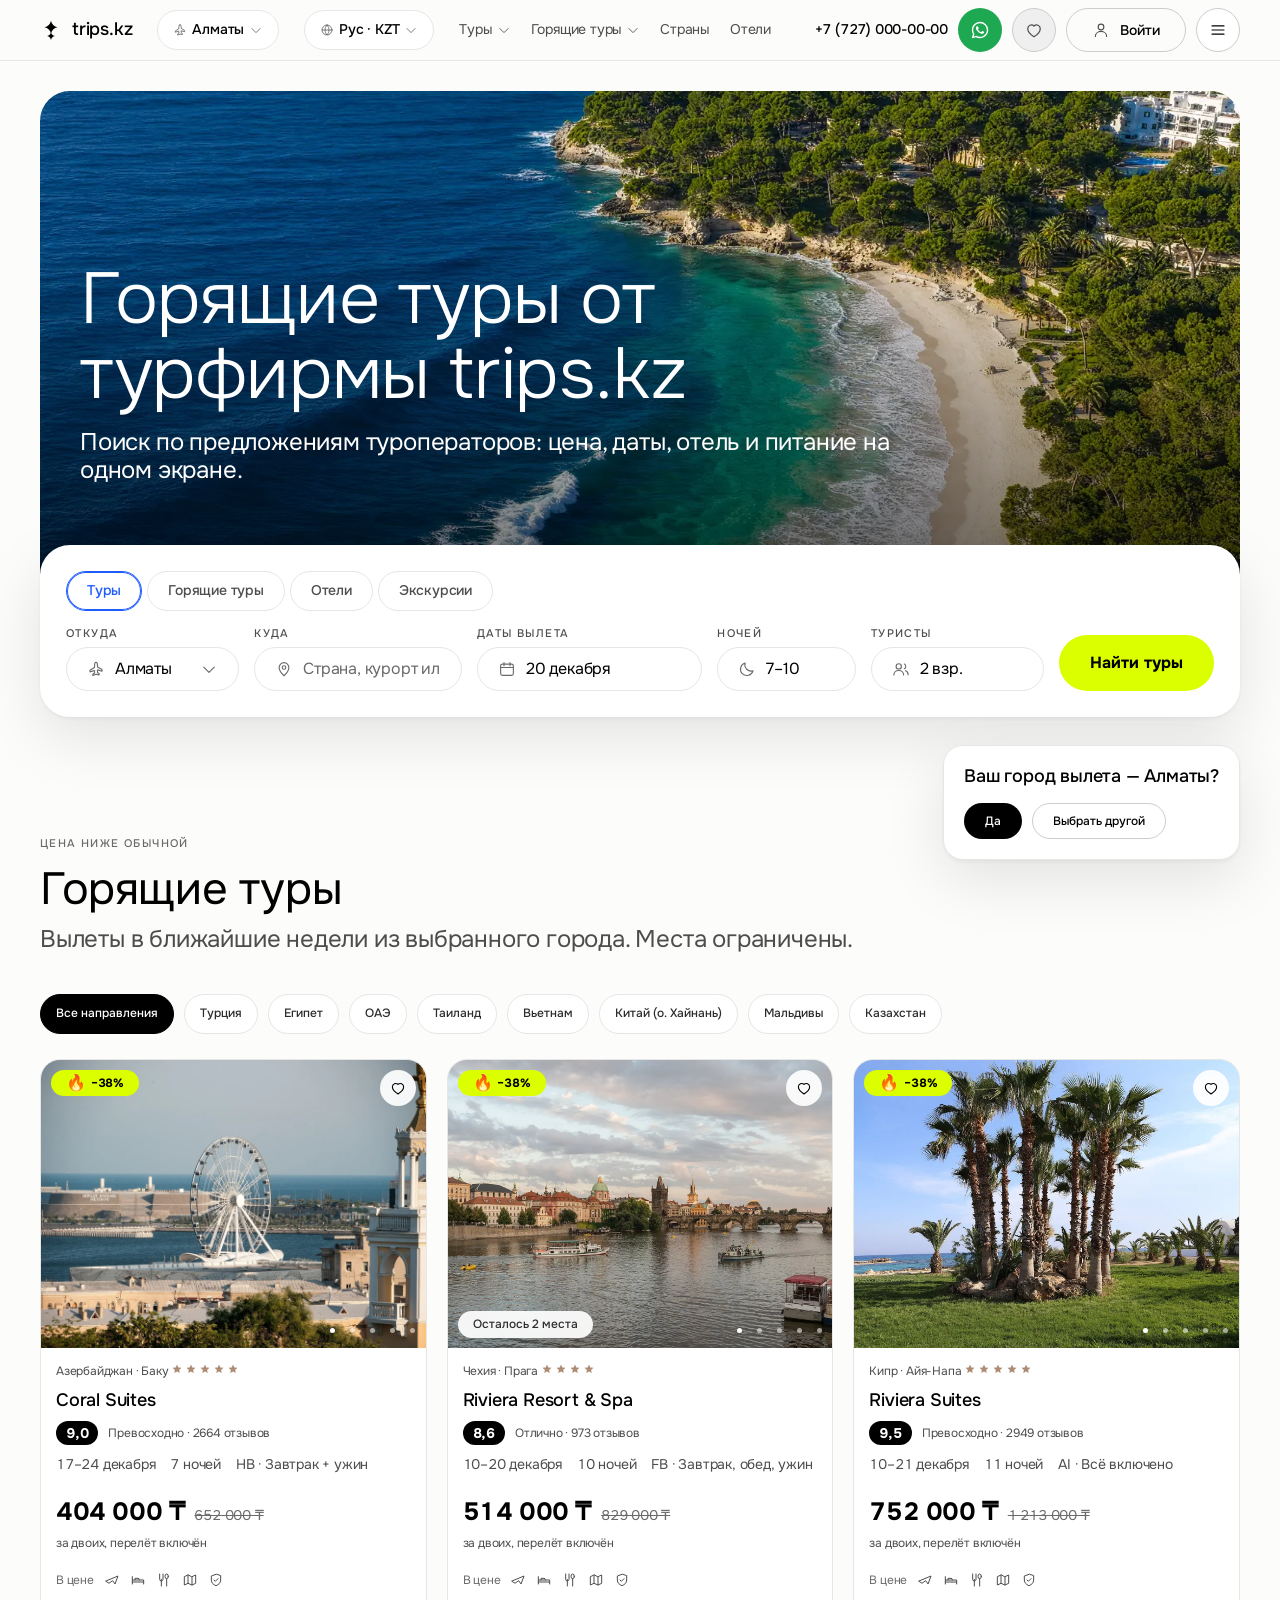
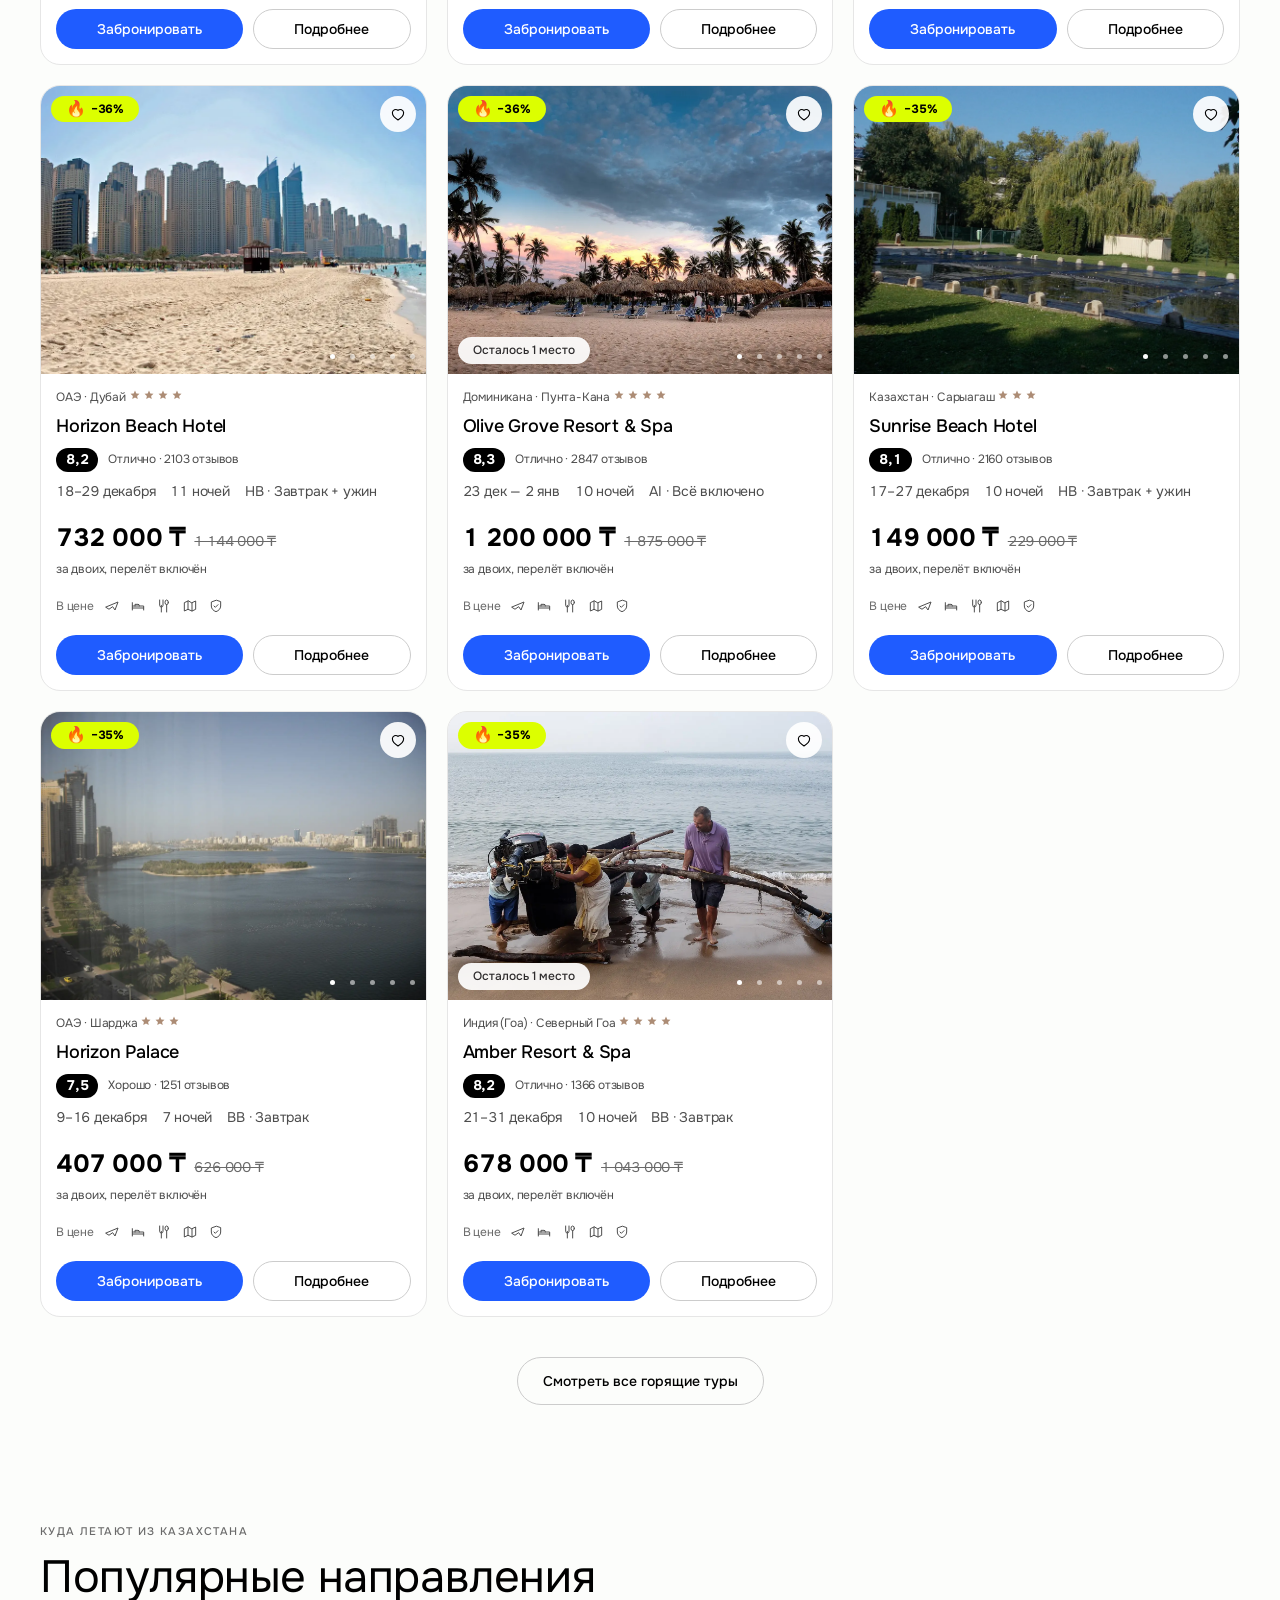
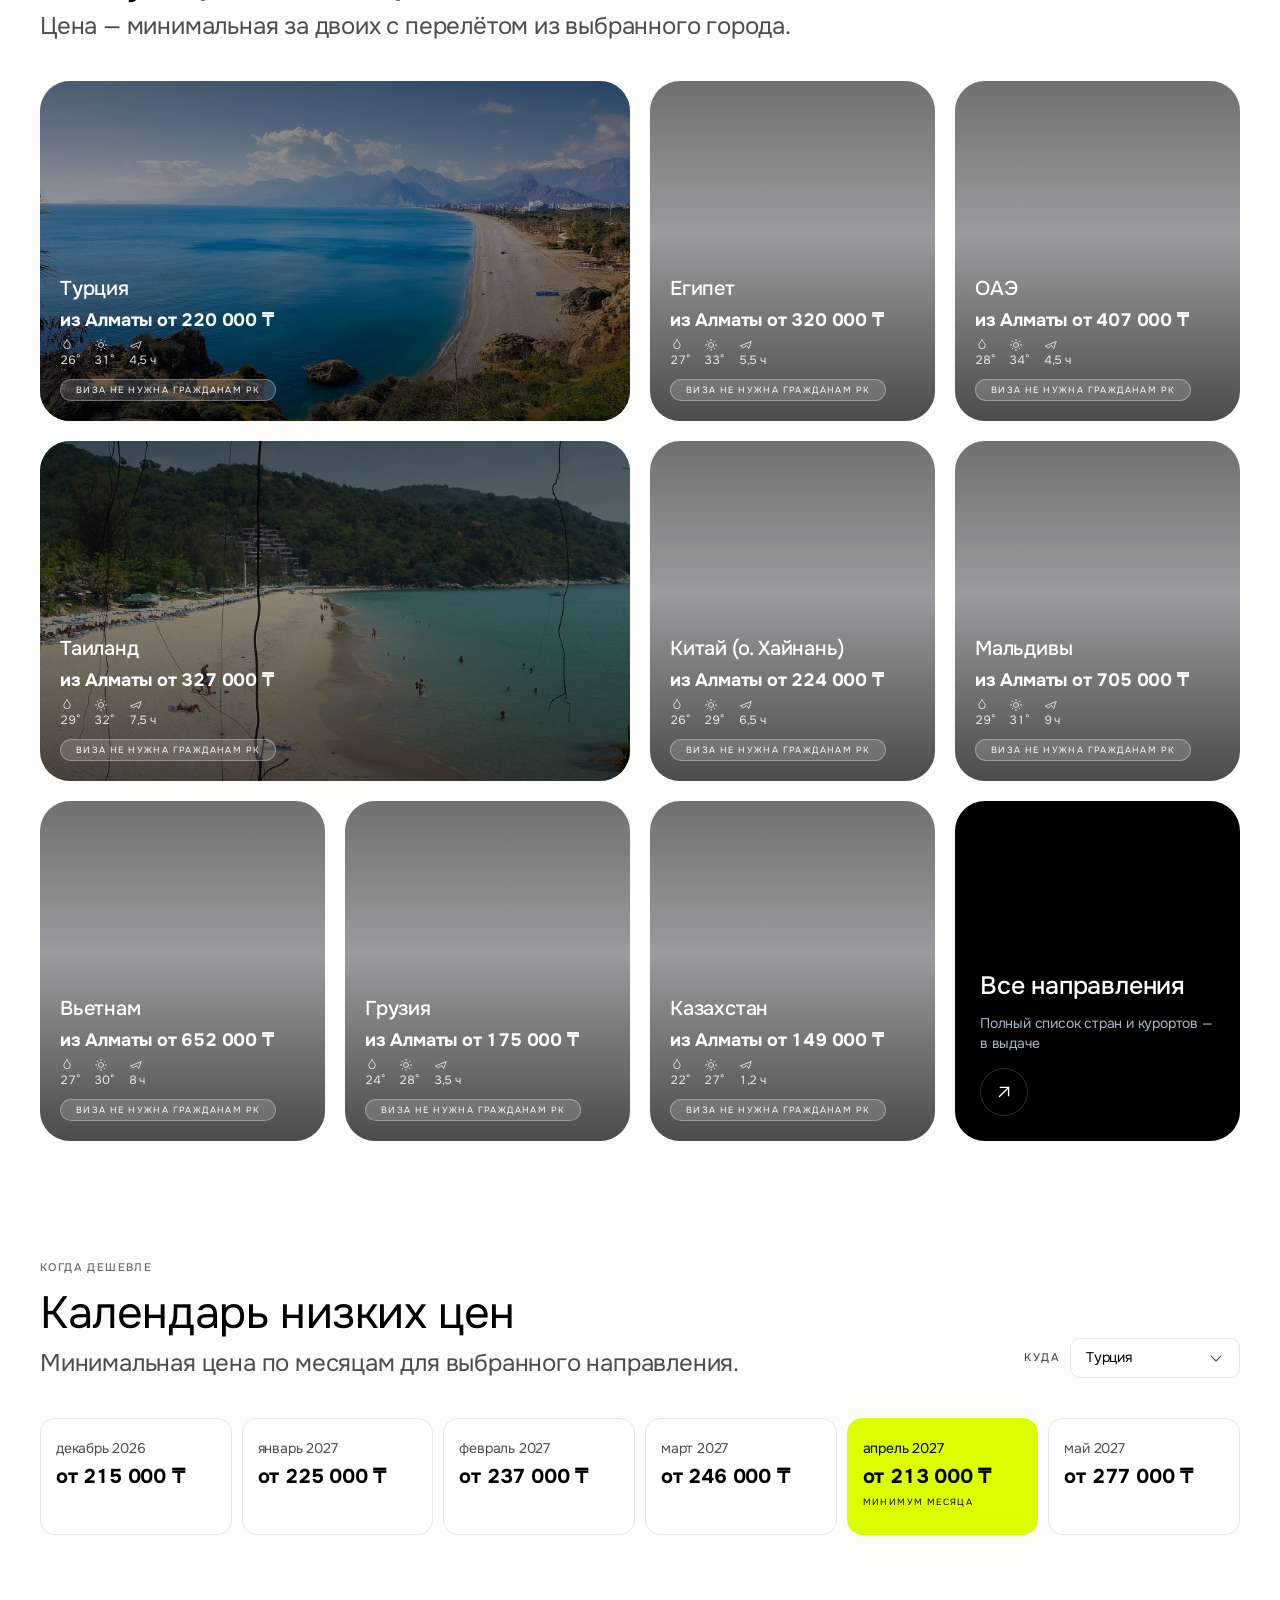
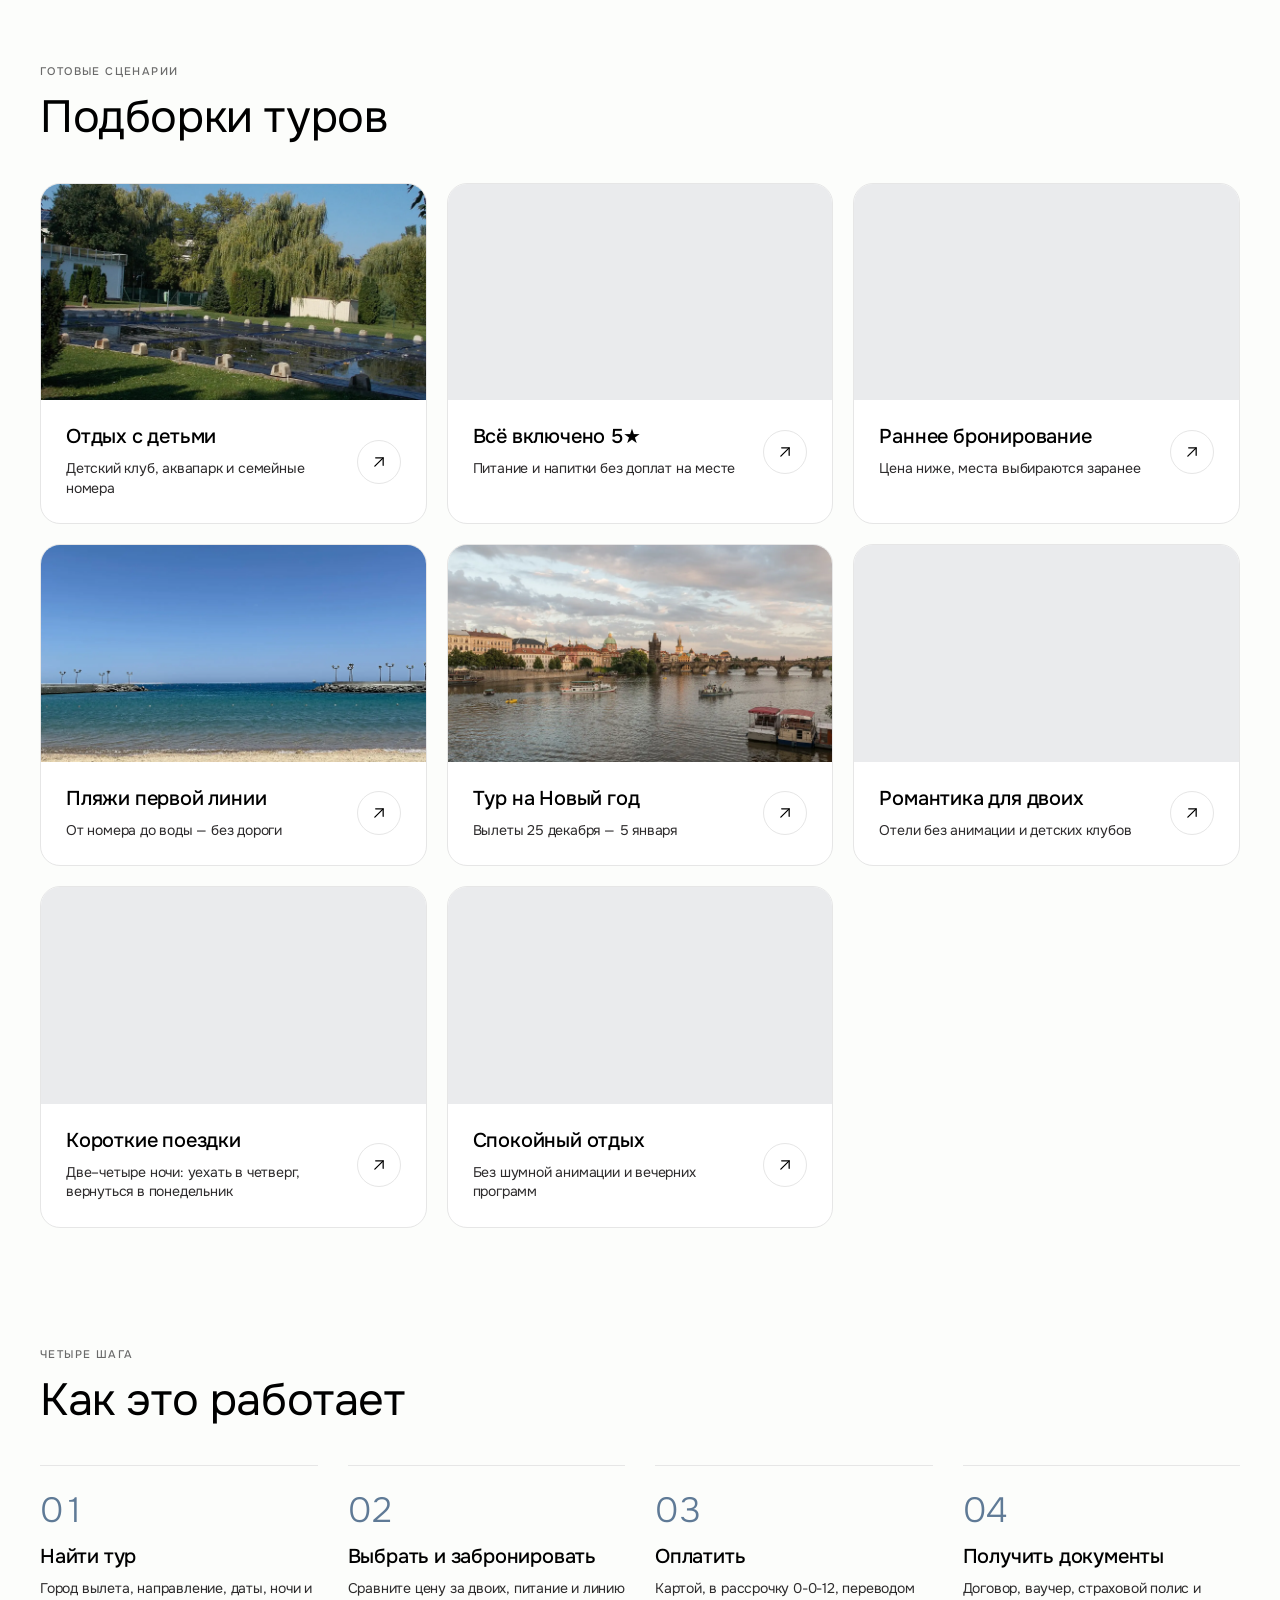
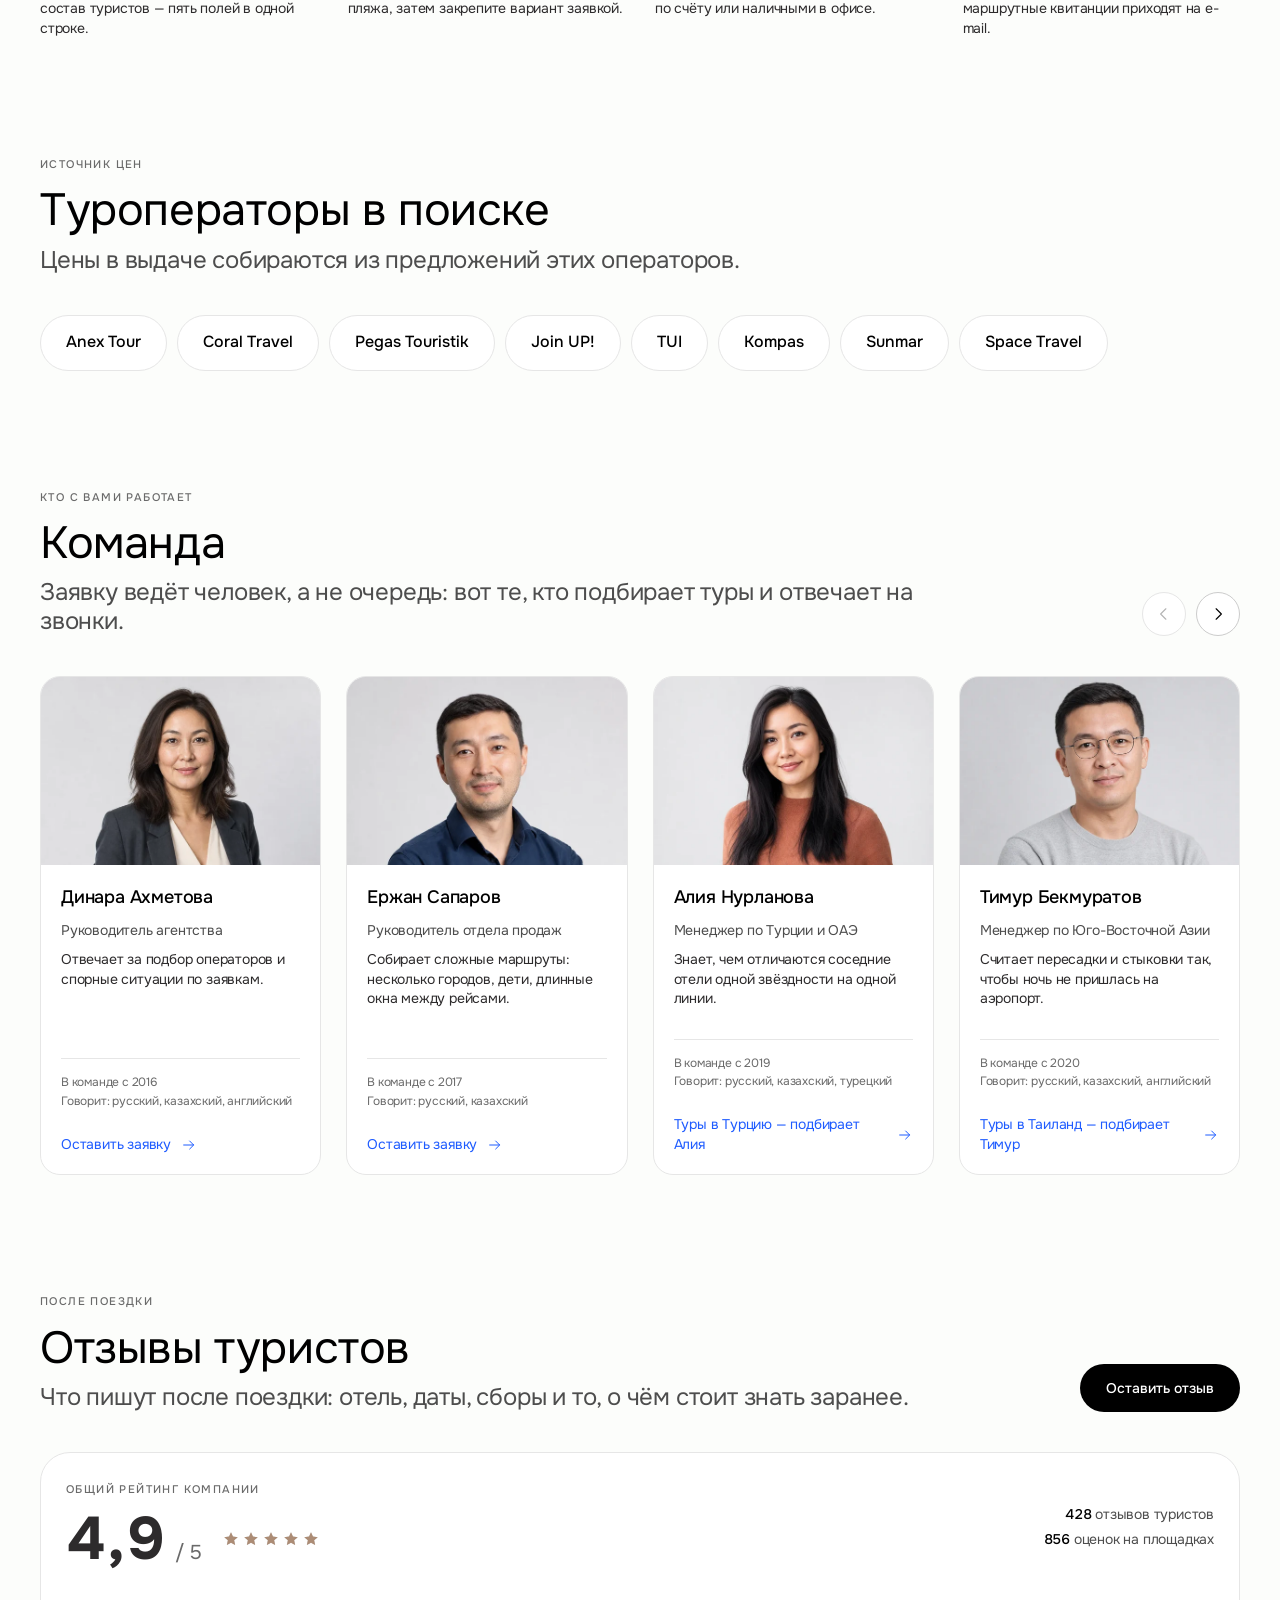
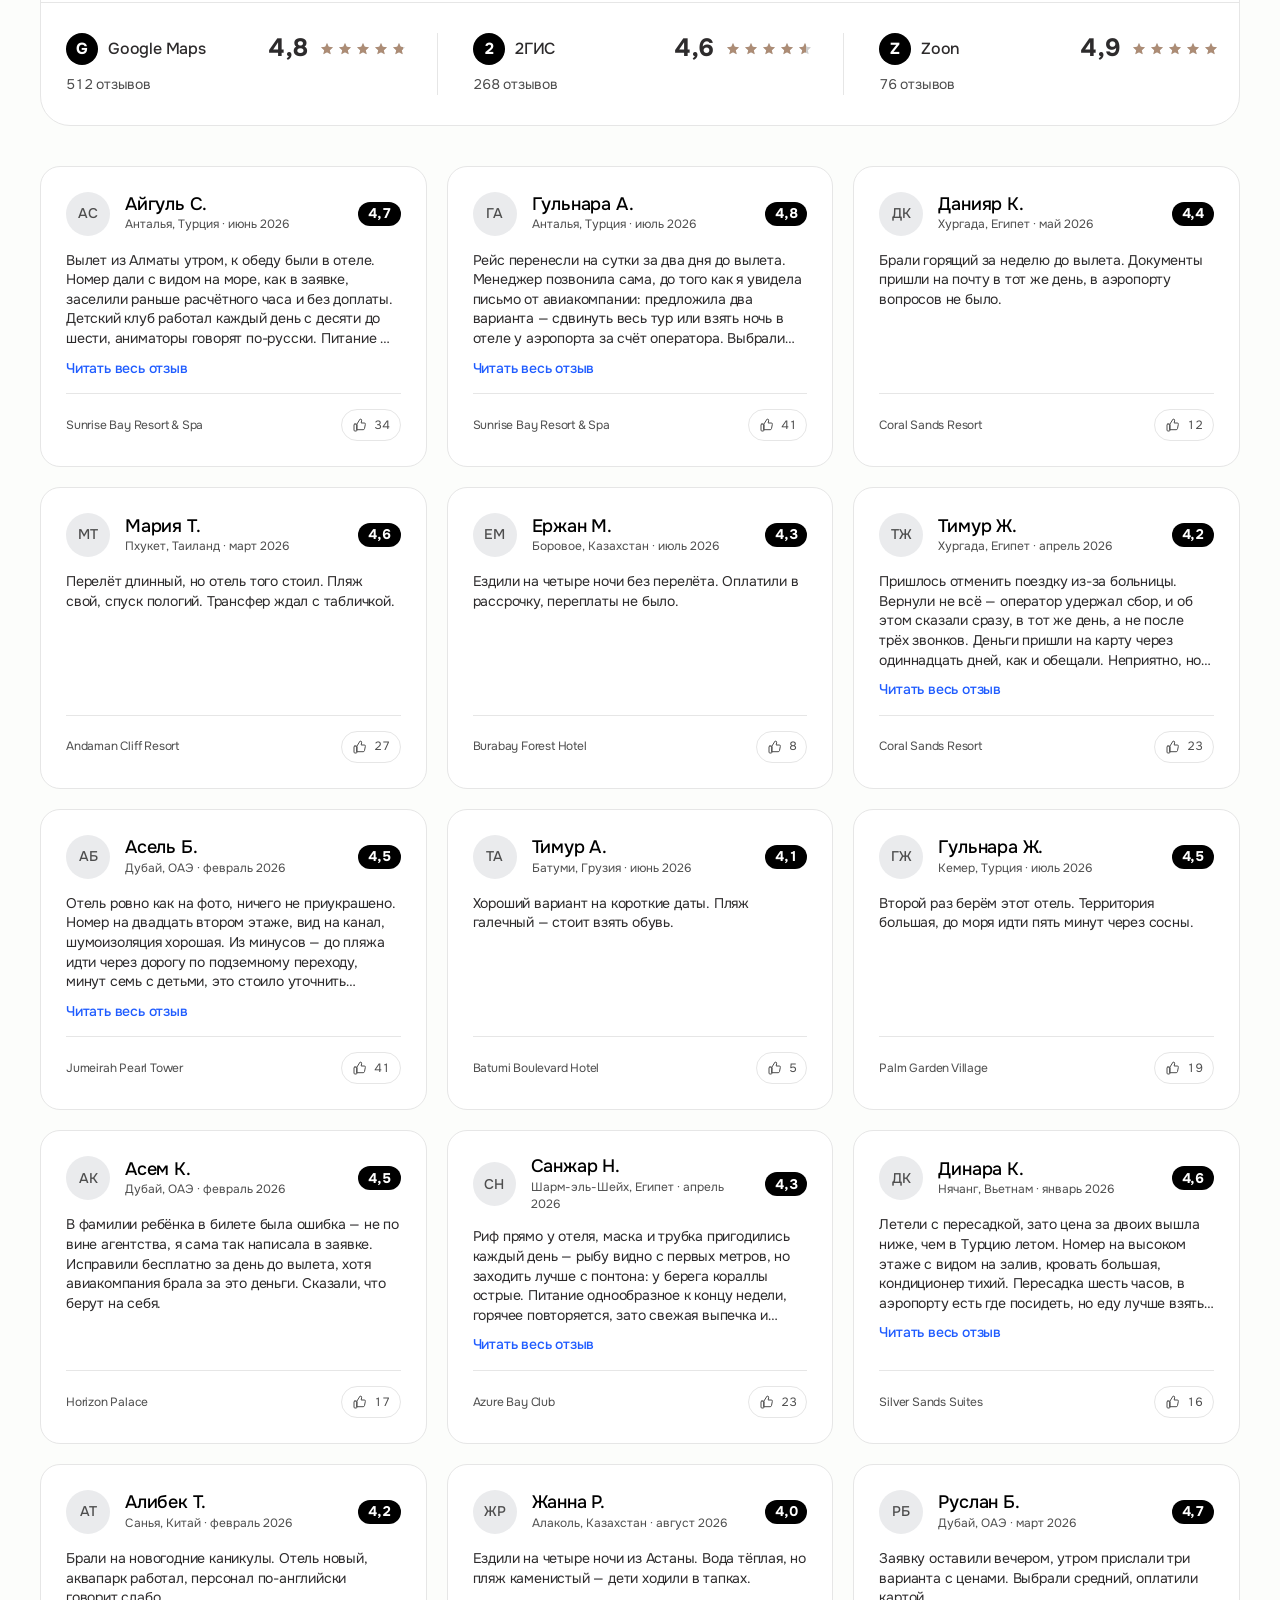
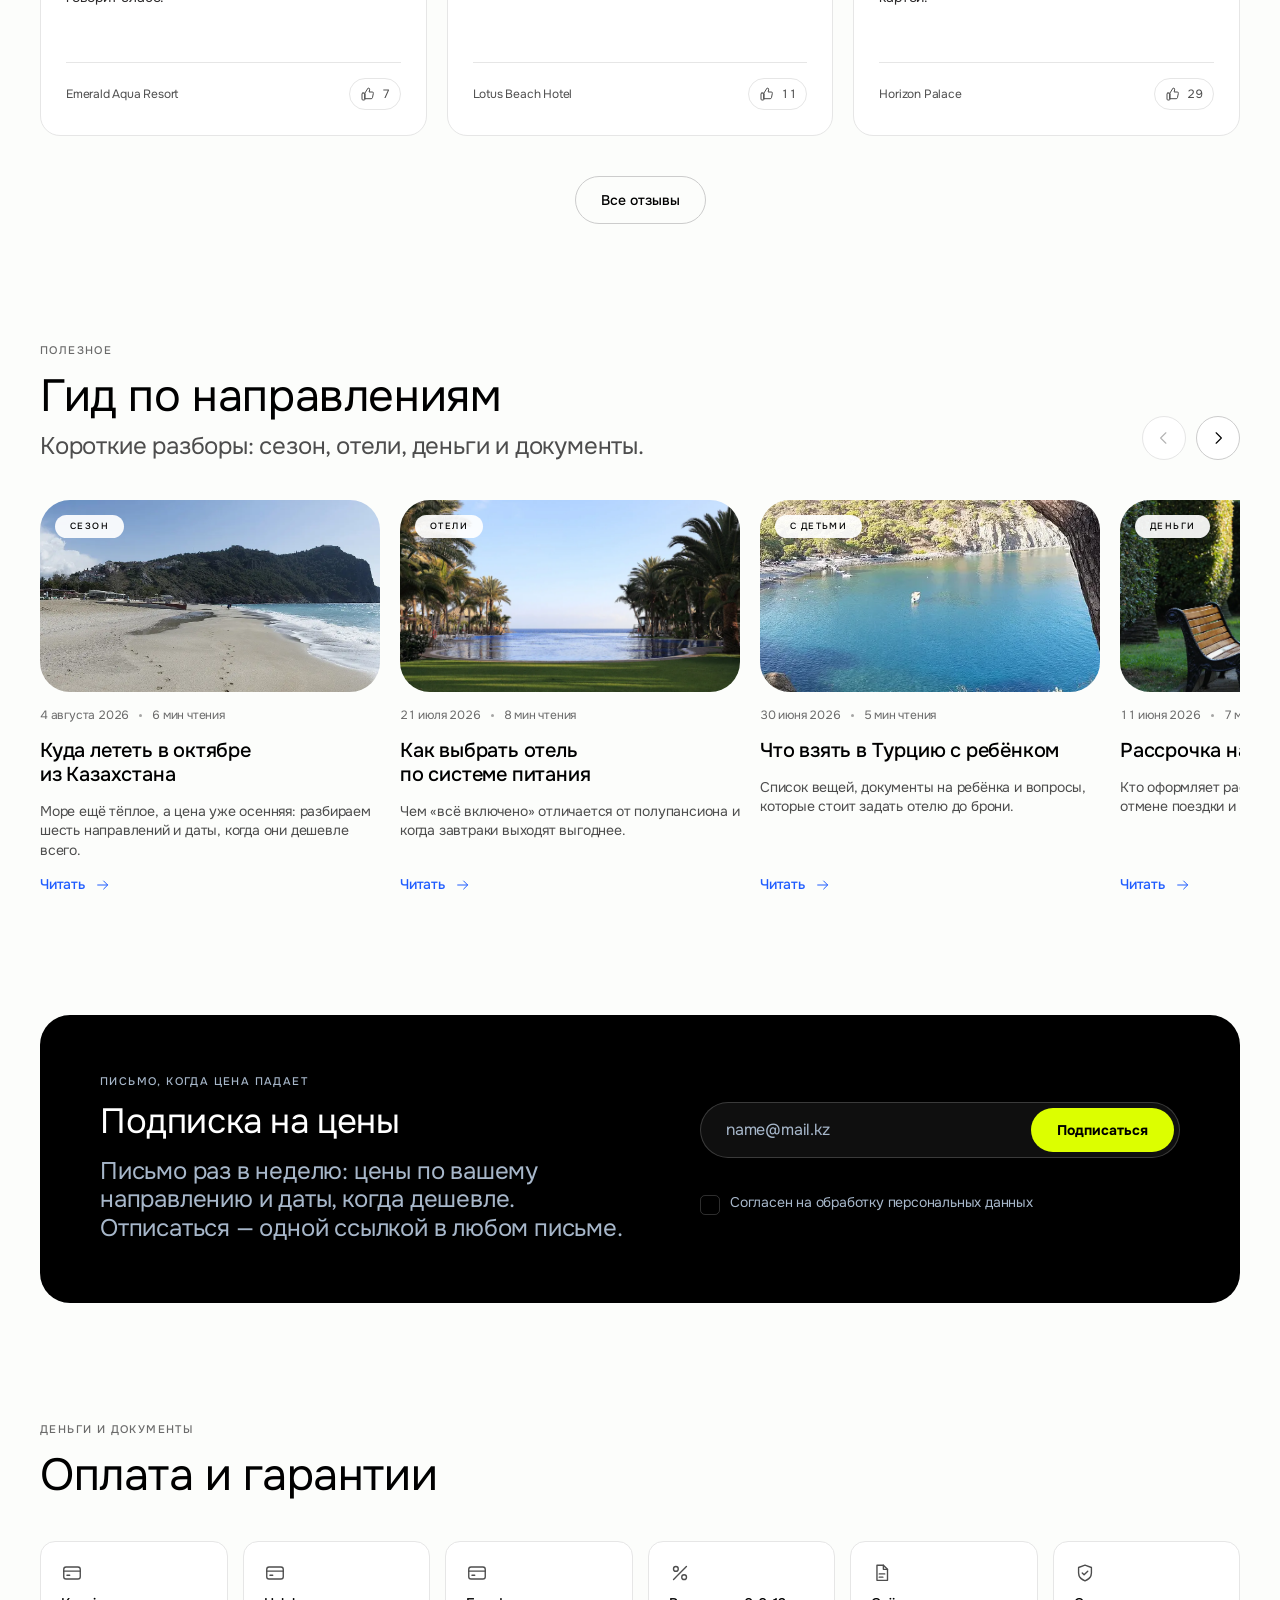
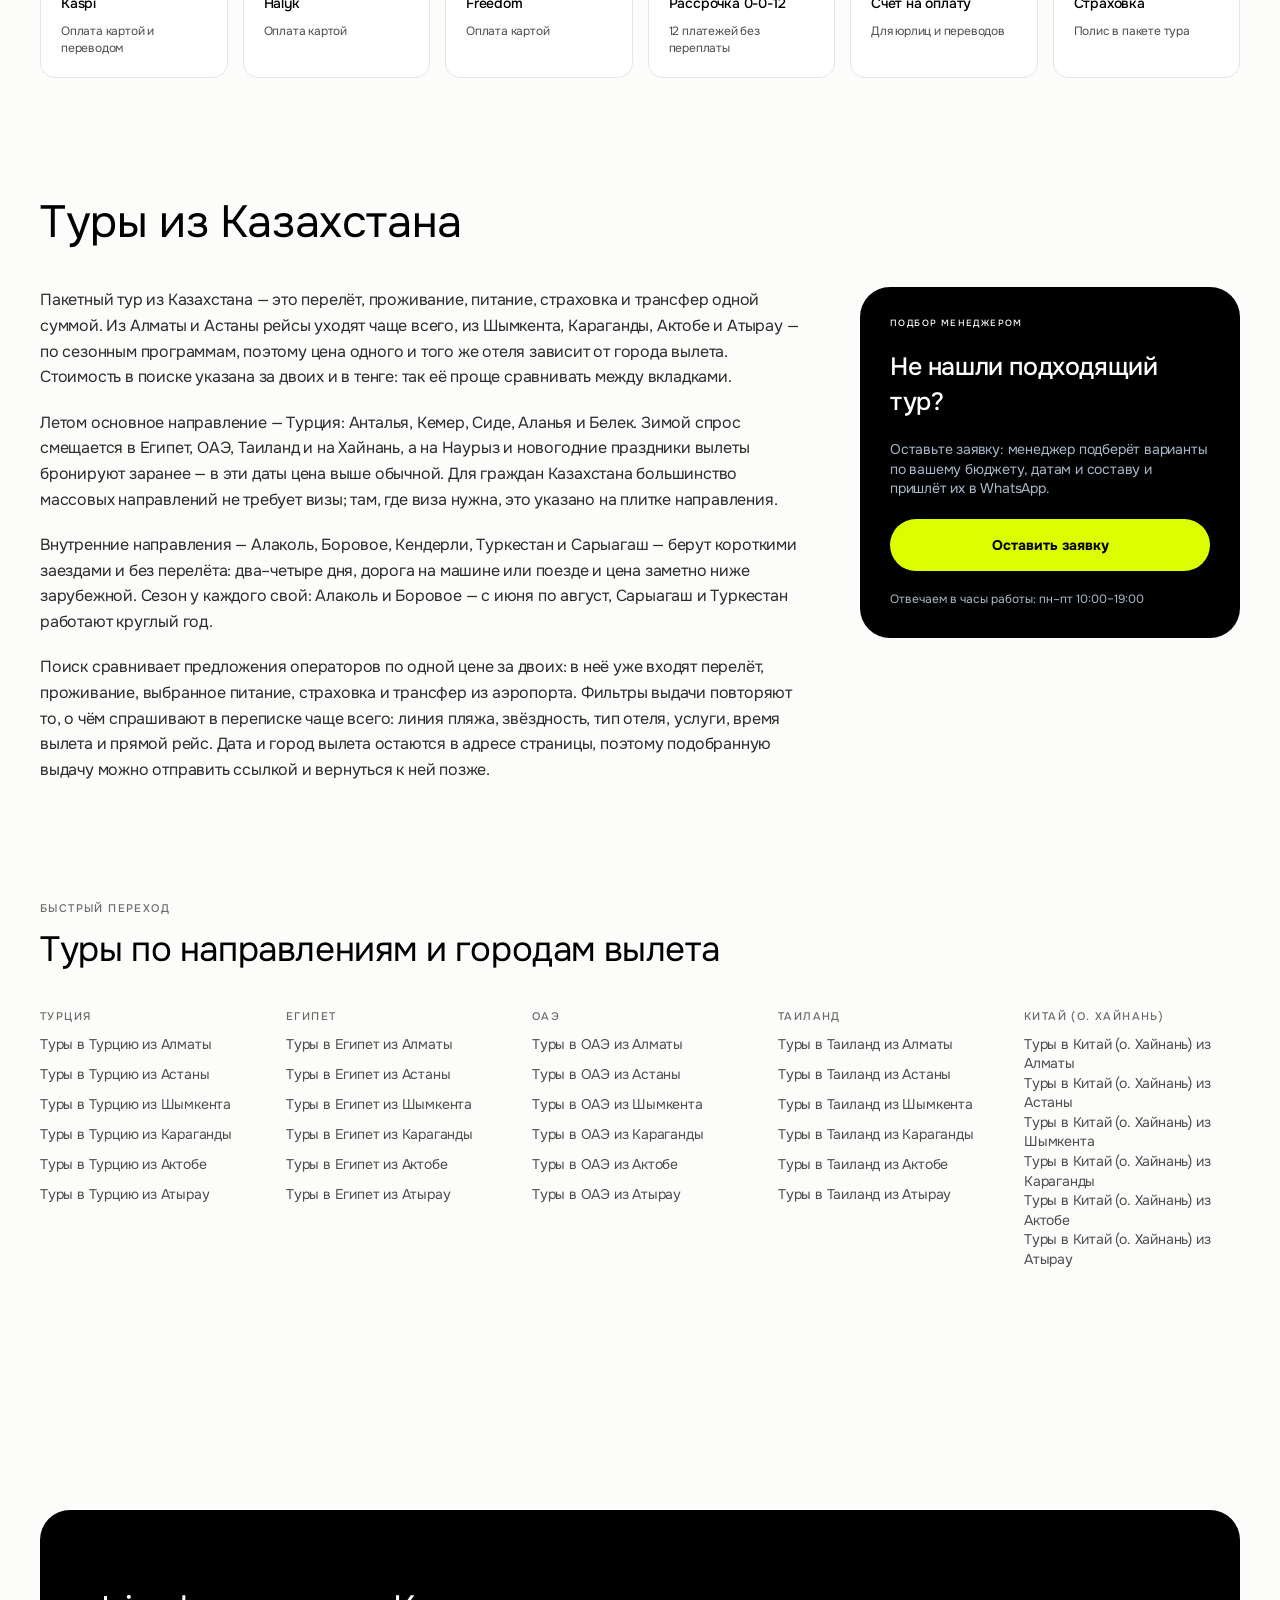
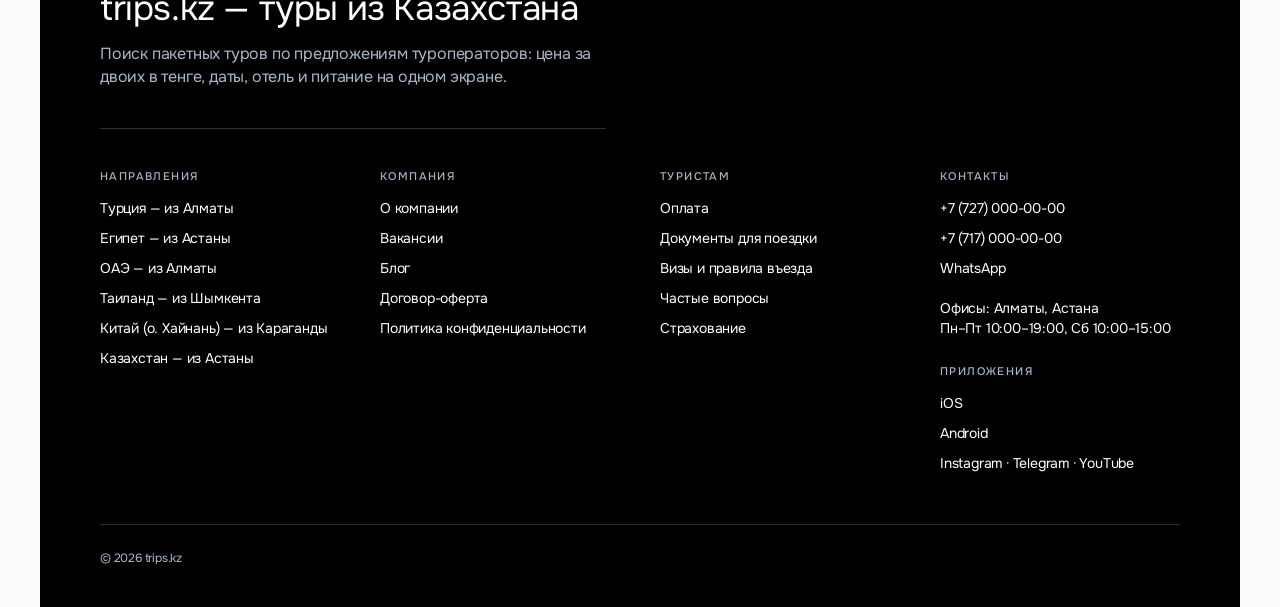
==== commit 55637919: "Убраны строка под формой и подпись об источниках, портрет команды выше на 20% Ленты (фото в карточке" ====
--- a/index.html
+++ b/index.html
@@ -5,6 +5,8 @@
 <meta name="viewport" content="width=device-width, initial-scale=1">
 <title>trips.kz — пакетные туры за рубеж из городов Казахстана</title>
 <meta name="description" content="Поиск пакетных туров из Алматы, Астаны, Шымкента и других городов Казахстана: цена за двоих в тенге, даты, отель, питание.">
+<meta name="theme-color" content="#FFFFFF">
+<meta name="color-scheme" content="light">
 <link rel="preconnect" href="https://fonts.googleapis.com">
 <link rel="preconnect" href="https://fonts.gstatic.com" crossorigin>
 <link href="https://fonts.googleapis.com/css2?family=Onest:wght@300;400;500;700&family=Unbounded:wght@700;800&family=JetBrains+Mono:wght@400&display=swap" rel="stylesheet">
@@ -14,6 +16,7 @@
 <link rel="stylesheet" href="assets/pages.css">
 </head>
 <body class="has-tabbar">
+<a class="skip-link" href="#main" data-i18n="a11y.skip">К основному содержимому</a>
 <script src="assets/sprite.js"></script>
 
 <!--
@@ -159,10 +162,10 @@
      бургер (он становится крестиком) остаются на месте, поэтому своей строки
      с логотипом и закрытием у меню больше нет. -->
 <div class="menu-sheet" data-open="false">
-  <!-- Кнопок «Найти туры», «Войти» и «Избранное» наверху меню больше нет:
-       все три стоят в нижней панели, откуда до них достаёт большой палец,
-       и в меню они только оттягивали первый экран списка вниз. Меню теперь
-       открывается тем, ради чего его и открывают, — картой сайта. -->
+  <!-- «Найти туры», «Войти» и «Избранное» в меню нет вовсе — ни кнопками
+       наверху, ни ссылками в колонке контактов. Все три стоят в нижней
+       панели, откуда до них достаёт большой палец; в меню они повторяли уже
+       нажимаемое и оттягивали карту сайта вниз. -->
   <div class="container menu-sheet__list">
     <div class="menu-sheet__grid">
       <div class="menu-sheet__col">
@@ -206,8 +209,6 @@
         <a href="tel:+77270000000">+7 (727) 000-00-00</a>
         <a href="#" data-demo data-i18n="top.whatsapp">WhatsApp</a>
         <a href="#" data-demo data-i18n="top.callback">Обратный звонок</a>
-        <a href="#" data-demo data-i18n="top.favorites">Избранное</a>
-        <a href="#" data-demo data-i18n="top.login">Войти</a>
       </div>
     </div>
   </div>
@@ -242,7 +243,7 @@
   </div>
 </div>
 
-<main>
+<main id="main">
   <!-- 4.2 Первый экран и поисковая форма -->
   <section class="hero">
     <div class="container">
@@ -349,50 +350,11 @@
     </div>
   </section>
 
-  <!-- 4.7 Что вы получаете. Непроверяемые обещания сюда не ставятся: PRODUCT.md -->
-  <section class="section">
-    <div class="container">
-      <div class="section__head">
-        <div>
-          <div class="t-caps section__eyebrow" data-i18n="sec.why.eyebrow">Как мы работаем</div>
-          <h2 class="t-h2" data-i18n="sec.why.title">Что вы получаете</h2>
-        </div>
-      </div>
-      <div class="why">
-        <div class="why__item reveal">
-          <span class="why__icon"><svg aria-hidden="true"><use href="#i-percent"></use></svg></span>
-          <h3 class="t-h5">Цена, которую видно целиком</h3>
-          <p class="t-body-s">Сумма за двоих с перелётом, питанием и трансфером — без пересчёта на последнем шаге.</p>
-        </div>
-        <div class="why__item reveal">
-          <span class="why__icon"><svg aria-hidden="true"><use href="#i-search"></use></svg></span>
-          <h3 class="t-h5">Сравнение операторов в одном списке</h3>
-          <p class="t-body-s">Один поиск вместо трёх вкладок: даты, отель и питание стоят рядом и сопоставимы.</p>
-        </div>
-        <div class="why__item reveal">
-          <span class="why__icon"><svg aria-hidden="true"><use href="#i-card"></use></svg></span>
-          <h3 class="t-h5">Оплата картой, в рассрочку или по счёту</h3>
-          <p class="t-body-s">Kaspi, Halyk, Freedom, рассрочка 0-0-12, перевод по счёту и наличные в офисе.</p>
-        </div>
-        <div class="why__item reveal">
-          <span class="why__icon"><svg aria-hidden="true"><use href="#i-doc"></use></svg></span>
-          <h3 class="t-h5">Документы на почту</h3>
-          <p class="t-body-s">Договор, ваучер, страховка и билеты приходят на e-mail после оплаты.</p>
-        </div>
-        <div class="why__item reveal">
-          <span class="why__icon"><svg aria-hidden="true"><use href="#i-shield"></use></svg></span>
-          <h3 class="t-h5">Страховка и трансфер включены</h3>
-          <p class="t-body-s">Состав пакета указан в каждой карточке — то, что не входит, названо прямо.</p>
-        </div>
-        <div class="why__item reveal">
-          <span class="why__icon"><svg aria-hidden="true"><use href="#i-chat"></use></svg></span>
-          <h3 class="t-h5">Связь в часы работы</h3>
-          <p class="t-body-s">Телефон и WhatsApp: пн–пт 10:00–19:00, сб 10:00–15:00. Заявка принимается круглосуточно.</p>
-        </div>
-      </div>
-    </div>
-  </section>
-
+  <!-- 4.7 Блок «Что вы получаете» убран: он повторял «Как это работает»,
+       «Оплату и гарантии» и часы работы в заявке — три ответа на один вопрос
+       подряд. Из шести пунктов уцелели два, и оба переехали туда, где
+       возникает сомнение: обещание цены — под форму поиска, состав пакета —
+       в каждую карточку выдачи. -->
   <!-- 4.8 Как это работает -->
   <section class="section">
     <div class="container">
@@ -448,6 +410,16 @@
           <div class="t-caps section__eyebrow" data-i18n="sec.team.eyebrow">Кто с вами работает</div>
           <h2 class="t-h2" data-i18n="sec.team.title">Команда</h2>
           <p class="t-lead" data-i18n="sec.team.lead">Заявку ведёт человек, а не очередь: вот те, кто подбирает туры и отвечает на звонки.</p>
+        </div>
+        <div class="rail-nav" data-rail-nav="team">
+          <button class="btn-icon" type="button" data-rail-prev
+                  data-i18n-attr="aria-label:a11y.prev" aria-label="Предыдущий">
+            <svg aria-hidden="true"><use href="#i-chev-l"></use></svg>
+          </button>
+          <button class="btn-icon" type="button" data-rail-next
+                  data-i18n-attr="aria-label:a11y.next" aria-label="Следующий">
+            <svg aria-hidden="true"><use href="#i-chev-r"></use></svg>
+          </button>
         </div>
       </div>
       <div class="team" data-team></div>
@@ -649,7 +621,6 @@
 
       <div class="site-footer__legal">
         <span data-i18n="foot.rights">© 2026 trips.kz</span>
-        <span>Снимок первого экрана сгенерирован нейросетью. Остальные фотографии: Wikimedia Commons, CC BY / CC BY-SA — см. assets/img/credits.json</span>
       </div>
     </div>
   </div>
--- a/assets/tokens.css
+++ b/assets/tokens.css
@@ -22,7 +22,10 @@
   --c-ink:          #000000;            /* [R1][R3] заголовки, primary-кнопка */
   --c-ink-body:     #2D2B2C;            /* [R1] основной текст */
   --c-ink-2:        #4D4D4D;            /* [R3] вторичный текст, 8.3:1 — годен для тела */
-  --c-ink-3:        #7F7F7F;            /* [R3] мета; 3.9:1 — только ≥18.66px bold / ≥24px */
+  --c-ink-3:        #6A6A6A;            /* [R3] мета; 4.5:1 на белом, на #F2F2F2 и #EAEBED тоже
+                                               не ниже 4.5 — годен для 12px. Прежний #7F7F7F
+                                               давал 4.0 и не проходил AA нигде мельче 24px,
+                                               а им набраны 278 подписей на трёх страницах. */
   --c-ink-4:        #B3B3B3;            /* [R3] disabled, только неинтерактивное */
 
   /* --- Цвет: акценты ----------------------------------------------------- */
--- a/assets/base.css
+++ b/assets/base.css
@@ -8,6 +8,11 @@
 html {
   -webkit-text-size-adjust: 100%;
   scroll-behavior: smooth;
+  /* Страховка от бокового сдвига: что бы ни вылезло за правый край — рекламная
+     плашка, длинное слово, кадр без ограничения, — страницу нельзя утащить
+     вбок. clip, а не hidden: hidden делает из html прокручиваемый контейнер и
+     ломает прилипающую шапку. */
+  overflow-x: clip;
 }
 @media (prefers-reduced-motion: reduce) {
   html { scroll-behavior: auto; }
@@ -35,6 +40,30 @@
   letter-spacing: inherit;
   color: inherit;
 }
+
+/* Полсекунды ожидания второго тапа браузер держит на каждой кнопке — на случай,
+   если это двойное нажатие для зума. Зум страницы это не отключает, только
+   задержку. */
+button, a, label, summary, [role="button"], .tag-btn, .field__control {
+  touch-action: manipulation;
+}
+
+/* Ссылка «к содержимому» — первое, что ловит Tab. Видна только с клавиатуры:
+   мыши она не нужна, а тому, кто идёт табуляцией, иначе пришлось бы пройти
+   всю шапку и весь подвал ради первой карточки. */
+.skip-link {
+  position: absolute;
+  left: var(--s-3);
+  top: -100px;
+  z-index: 100;
+  padding: var(--s-3) var(--s-4);
+  background: var(--c-ink);
+  color: var(--c-white);
+  border-radius: var(--r-s);
+  font-weight: var(--fw-medium);
+  transition: top var(--dur-2) var(--ease-out);
+}
+.skip-link:focus { top: var(--s-3); }
 
 h1, h2, h3, h4, h5, h6, p, figure, blockquote, dl, dd { margin: 0; }
 ul, ol { margin: 0; padding: 0; list-style: none; }
--- a/assets/components.css
+++ b/assets/components.css
@@ -156,7 +156,11 @@
   color: inherit;
 }
 .field__input::placeholder { color: var(--c-ink-3); }
+/* Системная рамка снята с самого поля, но взамен даётся своя и только для
+   клавиатуры: раньше при переходе Tab’ом внутри выпадашки не было видно
+   ничего, кроме подсветки контейнера. */
 .field__input:focus { outline: none; }
+.field__input:focus-visible { outline: 2px solid var(--c-blue); outline-offset: 2px; border-radius: 2px; }
 .field__hint {
   margin-top: var(--s-1);
   font-size: var(--t-meta);
@@ -284,7 +288,7 @@
   cursor: pointer;
   border: 1px solid var(--c-line);
   background: var(--c-white);
-  min-height: 36px;
+  min-height: 40px;
   padding-inline: var(--s-3);
   border-radius: var(--r-pill);          /* [R1] капсула */
   transition: border-color var(--dur-2) var(--ease-out),
--- a/assets/pages.css
+++ b/assets/pages.css
@@ -473,6 +473,19 @@
    под текстом. Их было два слоя, и вместе они забирали до 82% чёрного в левом
    нижнем углу: море там переставало быть синим. Кадр стоит чистым, читаемость
    белого держится на самом снимке — левый нижний угол у него глубокая вода. */
+/* Затемнение под текстом. Раньше белый текст лежал прямо на кадре и держался
+   за счёт того, что у выбранной фотографии низ тёмно-синий, — но кадров семь,
+   и на «окне» и «бухте» низ светлый. Заливка идёт только снизу и только под
+   текстовым блоком: середина кадра остаётся чистой. */
+.hero__text::before {
+  content: "";
+  position: absolute;
+  inset: auto 0 0;
+  height: 70%;
+  background: linear-gradient(to top, rgba(0, 0, 0, .58), rgba(0, 0, 0, .3) 45%, transparent);
+  pointer-events: none;
+}
+.hero__text > * { position: relative; }
 .hero__text {
   position: absolute;
   inset: 0;
@@ -494,6 +507,14 @@
 
 /* Панель поиска ложится на фотографию — приём [R1], тень усиливается */
 .hero__panel { margin-top: var(--s-4); }
+/* Обещание цены под формой: строка, а не блок. На телефоне прячется — там
+   первый экран посчитан по высоте, и лишняя строка выдавила бы кнопку. */
+.hero__promise {
+  margin-top: var(--s-3);
+  font-size: var(--t-body-s);
+  color: var(--c-ink-2);
+}
+@media (max-width: 767px) { .hero__promise { display: none; } }
 @media (min-width: 1024px) {
   .hero__panel { margin-top: calc(var(--s-12) * -1); position: relative; z-index: 1; }
 }
@@ -603,6 +624,7 @@
   display: flex;
   gap: var(--s-1);
   overflow-x: auto;
+  overflow-y: hidden;
   scrollbar-width: none;
   margin: calc(var(--s-1) * -1);
   padding: var(--s-1);
@@ -678,6 +700,9 @@
 .field[data-open="true"] .pop { display: block; }
 .field[data-open="true"] .field__control { border-color: var(--c-ink); }
 .pop--right { left: auto; right: 0; }
+/* Гости: у поля узкий контрол, и по min-width: 100% выпадашка выходила в
+   229 px — сноска про малышей разваливалась на пять строк. */
+.pop[data-guests] { min-width: min(320px, 92vw); }
 .pop__group + .pop__group { margin-top: var(--s-3); }
 .pop__title {
   margin-bottom: var(--s-1);
@@ -1051,6 +1076,7 @@
   grid-auto-columns: 100%;
   height: 100%;
   overflow-x: auto;
+  overflow-y: hidden;
   overscroll-behavior-x: contain;
   scroll-snap-type: x mandatory;
   scrollbar-width: none;
@@ -1243,6 +1269,22 @@
   cursor: pointer;
 }
 .link-btn:hover { text-decoration: underline; }
+/* Состав пакета: ряд значков с подписью-якорем. Ровно та высота, которую
+   строка занимала бы текстом, но читается за один взгляд и не спорит с ценой
+   за внимание — цвет второстепенный, кегль мелкий. */
+.inc-row {
+  display: flex;
+  align-items: center;
+  flex-wrap: wrap;
+  gap: var(--s-1) var(--s-2);
+  margin-top: var(--s-2);
+  font-size: var(--t-meta);
+  color: var(--c-ink-2);
+}
+.inc-row__lbl { color: var(--c-ink-3); }
+.inc-row__i, .inc-row__ico { display: inline-flex; }
+.inc-row svg { width: 16px; height: 16px; color: var(--c-ink-2); }
+
 .installment {
   font-size: var(--t-meta);
   color: var(--c-ink-2);
@@ -1394,6 +1436,7 @@
   display: flex;
   gap: var(--s-2);
   overflow-x: auto;
+  overflow-y: hidden;
   padding-bottom: var(--s-2);
   scrollbar-width: thin;
 }
@@ -1510,11 +1553,14 @@
 @media (min-width: 600px)  { .steps { grid-template-columns: repeat(2, 1fr); } }
 @media (min-width: 1120px) { .steps { grid-template-columns: repeat(4, 1fr); } }
 .step { display: flex; flex-direction: column; gap: var(--s-2); padding-top: var(--s-4); border-top: 1px solid var(--c-line); }
+/* Номер шага — не украшение: он говорит, в каком порядке всё происходит,
+   и должен читаться. Прежний --c-cool давал 2.0:1 при норме 3.0 для крупного
+   текста, и сам токен помечен «НЕ для текста». Тон остался холодным. */
 .step__num {
   font-size: var(--t-h3);
   font-weight: var(--fw-light);
   letter-spacing: var(--ls-display);
-  color: var(--c-cool);
+  color: #5F7A96;
   font-variant-numeric: tabular-nums;
 }
 
@@ -1542,30 +1588,57 @@
    Команда
    ========================================================================== */
 
-/* Три колонки на десктопе, две на планшете, лента на телефоне. Лента, а не
-   сетка в один столбец: шесть карточек с портретами столбиком — это полтора
-   экрана пролистывания мимо того, ради чего человек пришёл. Тот же приём, что
-   у блога и похожих туров, поэтому жест уже знаком. */
-.team { display: grid; grid-template-columns: minmax(0, 1fr); gap: var(--s-4); }
-@media (min-width: 768px) { .team { grid-template-columns: repeat(2, minmax(0, 1fr)); } }
-@media (min-width: 1024px) { .team { grid-template-columns: repeat(3, minmax(0, 1fr)); gap: var(--s-5); } }
-@media (max-width: 767.98px) {
+/* Лента на всех ширинах: двенадцать человек сеткой — это три ряда лиц подряд,
+   на десктопе целый экран, и до отзывов уже никто не доходит. Лента показывает
+   четверых и жестом обещает остальных. Тот же приём, что у блога и похожих
+   туров, поэтому и стрелки те же. */
+.team {
+  display: grid;
+  grid-auto-flow: column;
+  /* Явная колонка снята намеренно: с grid-auto-flow: column она остаётся
+     первой дорожкой сетки, и её 1fr в прокручиваемом контейнере схлопывается
+     в пару пикселей — первая карточка превращалась в полоску. */
+  grid-template-columns: none;
+  grid-auto-columns: 72%;
+  gap: var(--s-4);
+  overflow-x: auto;
+  /* Вертикаль обязана быть hidden, а не auto: overflow-x: auto делает
+     контейнер прокручиваемым и по второй оси, и колесо мыши над лентой
+     крутило её, а не страницу. Тот же приём, что у .rail. */
+  overflow-y: hidden;
+  overscroll-behavior-x: contain;
+  scroll-snap-type: x mandatory;
+  scrollbar-width: none;
+  /* Выход за поля только на телефоне: там карточка обязана упираться в край
+     экрана, иначе жест читается как «дальше ничего нет». */
+  margin-inline: calc(var(--gutter) * -1);
+  padding-inline: var(--gutter);
+  /* Прилипание обязано знать про поля: без scroll-padding браузер подтягивает
+     первую карточку к самому краю окна и левое поле пропадает, а лента
+     оказывается прокрученной на 15 px в состоянии «ещё ничего не листали». */
+  scroll-padding-inline: var(--gutter);
+}
+.team::-webkit-scrollbar { display: none; }
+.team > * { scroll-snap-align: start; }
+@media (min-width: 600px) { .team { grid-auto-columns: 46%; } }
+/* На планшете показываем два с половиной, а не три: колонка в 227 px — самая
+   узкая точка макета, имя из двух длинных слов ложилось в две строки, соседнее
+   в одну. Половина третьей карточки заодно честно говорит, что список длиннее. */
+@media (min-width: 768px) {
   .team {
-    /* Явную колонку нужно снять: с grid-auto-flow: column она остаётся первой
-       дорожкой сетки, и её 1fr в прокручиваемом контейнере схлопывается в
-       пару пикселей — первая карточка превращалась в полоску. */
-    grid-template-columns: none;
-    grid-auto-flow: column;
-    grid-auto-columns: 72%;
-    overflow-x: auto;
-    overscroll-behavior-x: contain;
-    scroll-snap-type: x mandatory;
-    scrollbar-width: none;
-    margin-inline: calc(var(--gutter) * -1);
-    padding-inline: var(--gutter);
+    grid-auto-columns: calc((100% - var(--s-4) * 2) / 2.5);
+    margin-inline: 0;
+    padding-inline: 0;
+    scroll-padding-inline: 0;
   }
-  .team::-webkit-scrollbar { display: none; }
-  .team > * { scroll-snap-align: start; }
+}
+/* Четыре в ряд — ровно тот шаг, при котором портрет ещё крупнее аватарки:
+   на 1280 это 281 px кадра. Пятая колонка увела бы снимок под 220. */
+@media (min-width: 1024px) {
+  .team {
+    gap: var(--s-5);
+    grid-auto-columns: calc((100% - var(--s-5) * 3) / 4);
+  }
 }
 
 .team-card {
@@ -1576,12 +1649,20 @@
   border-radius: var(--r-l);
   overflow: hidden;
 }
-/* На узкой карточке ленты портрет вертикальный, на широкой — квадратный:
-   4/5 при ширине колонки 383 давало снимок в 479 px и карточку под 700,
-   два ряда таких — почти полтора экрана одних лиц. */
-.team-card__media { aspect-ratio: 4 / 5; background: var(--c-surface-cool); }
-@media (min-width: 768px) { .team-card__media { aspect-ratio: 1 / 1; } }
-/* Кадр обрезается снизу, а не поровну сверху и снизу: на всех шести снимках
+/* Портрет обрезан по плечи. 40/27 — это прежние 16/9 плюс двадцать процентов
+   высоты кадра: плечи целиком в кадре, воздух над макушкой прежний, туловище
+   по-прежнему не показываем — человека узнают по лицу. */
+/* position + overflow обязательны: как только у <img> появились width и height,
+   у него появилась и собственная пропорция, и процентная высота внутри
+   коробки с aspect-ratio перестала разрешаться — снимок вытягивал карточку
+   до своих 4:5. Ровно так же устроена обложка в блоге. */
+.team-card__media {
+  position: relative;
+  overflow: hidden;
+  aspect-ratio: 40 / 27;
+  background: var(--c-surface-cool);
+}
+/* Кадр обрезается снизу, а не поровну сверху и снизу: на всех снимках
    голова стоит в верхней трети, и симметричная обрезка квадратом срезала бы
    макушку. Пять процентов сверху лишь снимают избыток воздуха над головой. */
 .team-card__media img {
@@ -1607,7 +1688,7 @@
    нажать», а это подпись. Отличается кеглем и тоном, а не цветом ссылки. */
 .team-card__role { font-size: var(--t-body-s); color: var(--c-ink-2); }
 .team-card__note { font-size: var(--t-body-s); color: var(--c-ink-body); }
-/* Год и языки прижаты к низу карточки: у шести человек подписи разной длины,
+/* Год и языки прижаты к низу карточки: подписи у всех разной длины,
    и без этого линейки над ними гуляли бы по всей сетке. */
 .team-card__meta {
   display: grid;
@@ -1619,6 +1700,25 @@
   color: var(--c-ink-3);
 }
 .team-card__meta dd { margin: 0; }
+/* Действие в карточке: ссылка на выдачу по направлению этого человека или
+   заявка. Прижата к низу вместе с метаданными — иначе у двенадцати карточек
+   с подписями разной длины она гуляла бы по всей ленте. */
+.team-card__act {
+  display: inline-flex;
+  align-items: center;
+  gap: var(--s-2);
+  margin-top: var(--s-3);
+  padding: 0;
+  border: 0;
+  background: none;
+  font: inherit;
+  font-size: var(--t-body-s);
+  color: var(--c-blue);
+  text-align: left;
+  cursor: pointer;
+}
+.team-card__act svg { width: 16px; height: 16px; flex: none; }
+.team-card__act:hover { text-decoration: underline; }
 
 /* Ряд меток, который на десктопе переносится по строкам, а на телефоне
    листается в одну. Приём общий для стран над витриной горящих туров и для
@@ -2562,7 +2662,11 @@
    поля и не подчиняется padding: между знаком и рамкой оставалось 3–4px,
    тогда как слева текст отступал на 15. Здесь это тот же chev-d, что и в
    остальных полях, и он стоит на своих 15px от края. */
+/* Явные цвета обязательны: без них системная тёмная тема Windows красит
+   выпадающий список своей парой и текст пропадает. */
 .select {
+  background-color: var(--c-white);
+  color: var(--c-ink);
   display: inline-flex;
   align-items: center;
   min-height: 40px;
@@ -2802,7 +2906,7 @@
   display: inline-flex;
   align-items: center;
   gap: 3px;
-  min-height: 36px;
+  min-height: 40px;
   padding-inline: var(--s-3);
   border: 1px solid var(--c-line);
   border-radius: var(--r-pill);
@@ -2822,7 +2926,7 @@
   display: flex;
   align-items: center;
   gap: var(--s-2);
-  min-height: 36px;
+  min-height: 40px;
   padding: 0 var(--s-2);
   border: 1px solid var(--c-line);
   border-radius: var(--r-s);
@@ -2831,6 +2935,7 @@
 .fsearch svg { width: 16px; height: 16px; color: var(--c-ink-3); }
 .fsearch input { flex: 1 1 auto; min-width: 0; border: 0; background: none; font-size: var(--t-body-s); }
 .fsearch input:focus { outline: none; }
+.fsearch input:focus-visible { outline: 2px solid var(--c-blue); outline-offset: 2px; }
 
 /* --- Результаты --------------------------------------------------------- */
 .results { display: flex; flex-direction: column; gap: var(--s-4); }
@@ -2860,6 +2965,7 @@
   display: flex;
   gap: var(--s-1);
   overflow-x: auto;
+  overflow-y: hidden;
   width: 100%;
   padding-top: var(--s-2);
 }
@@ -3316,7 +3422,7 @@
    переписка. После первой реплики они уходят — дальше разговор ведёт человек. */
 .chat__chips { display: flex; flex-wrap: wrap; gap: var(--s-2); margin-top: var(--s-4); }
 .chat__chip {
-  min-height: 36px;
+  min-height: 40px;
   padding-inline: var(--s-4);
   border: 1px solid var(--c-blue);
   border-radius: var(--r-pill);
@@ -3608,6 +3714,7 @@
   gap: var(--s-2);
   margin-top: var(--s-2);
   overflow-x: auto;
+  overflow-y: hidden;
   scrollbar-width: thin;
   scroll-snap-type: x proximity;
   padding-bottom: var(--s-1);
@@ -3640,6 +3747,7 @@
   margin-top: var(--s-4);
   padding-bottom: var(--s-1);
   overflow-x: auto;
+  overflow-y: hidden;
   scrollbar-width: none;
 }
 .tp-stories::-webkit-scrollbar { display: none; }
